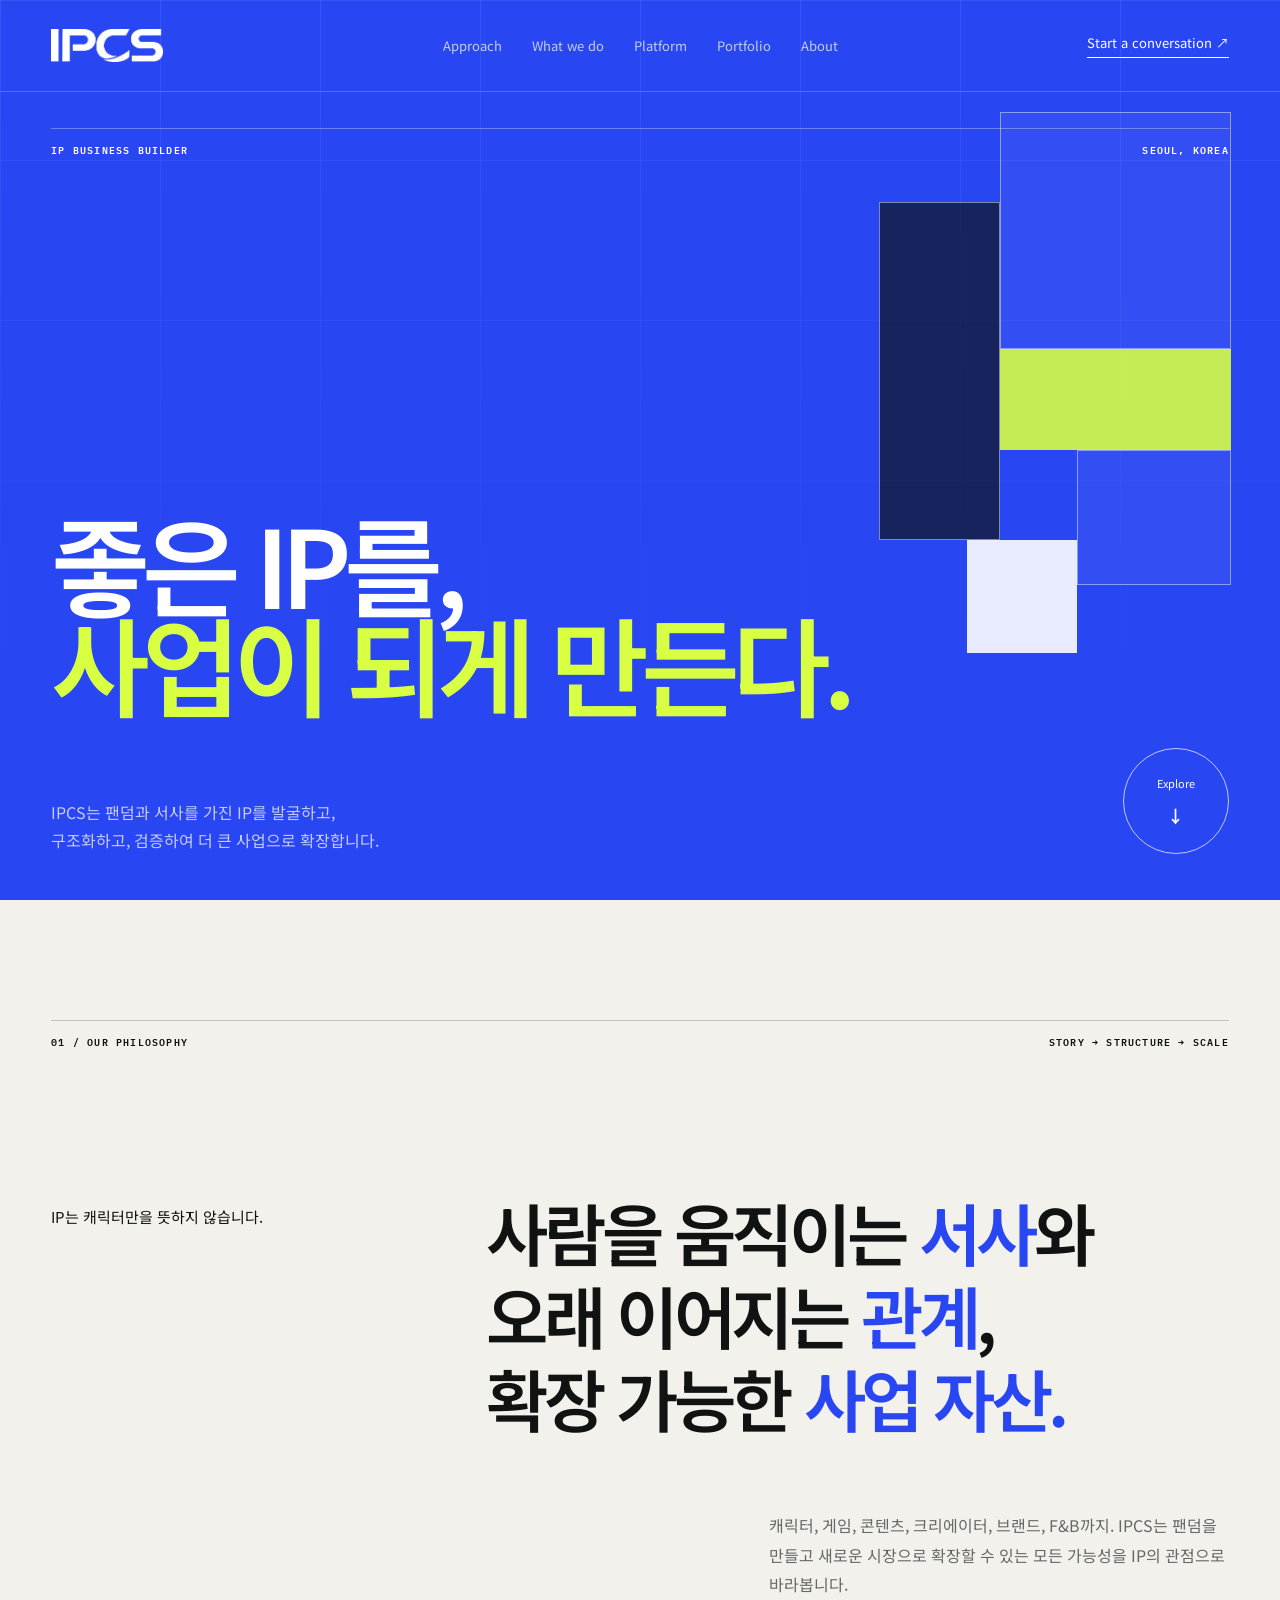
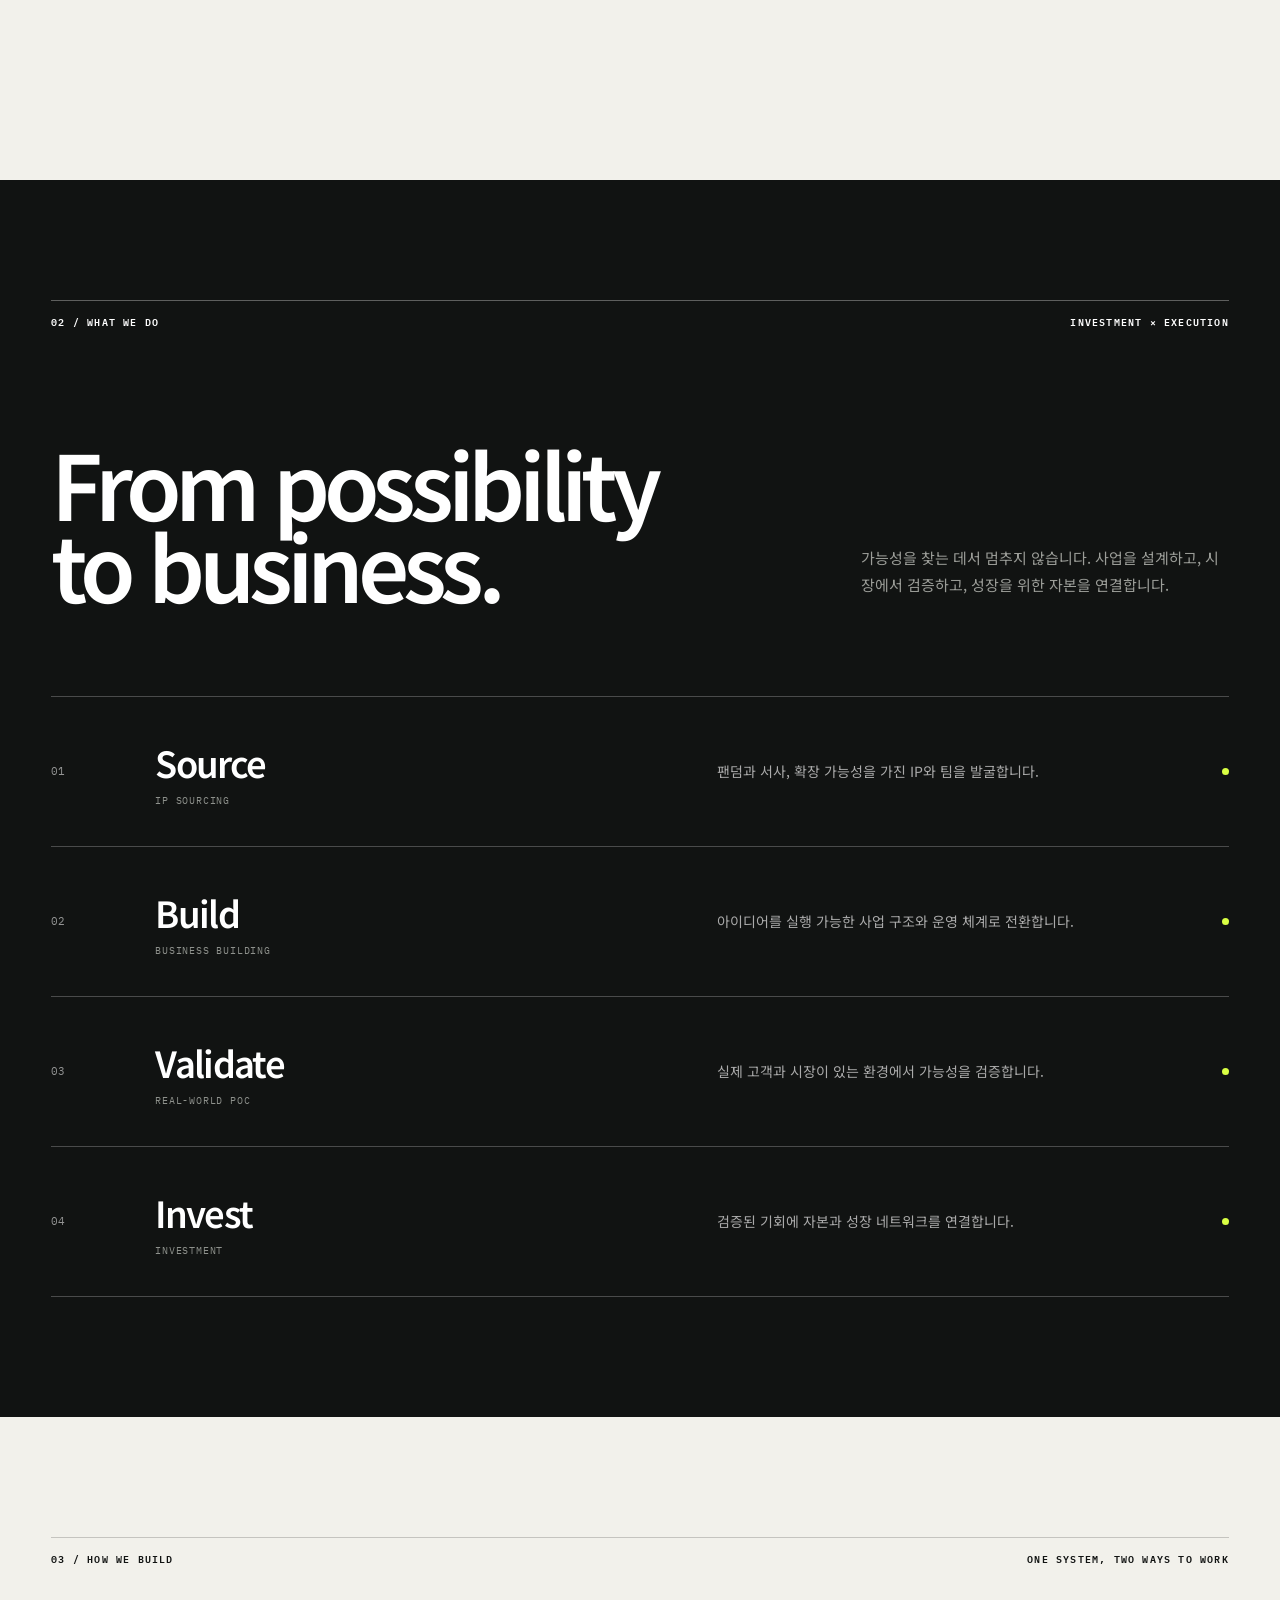
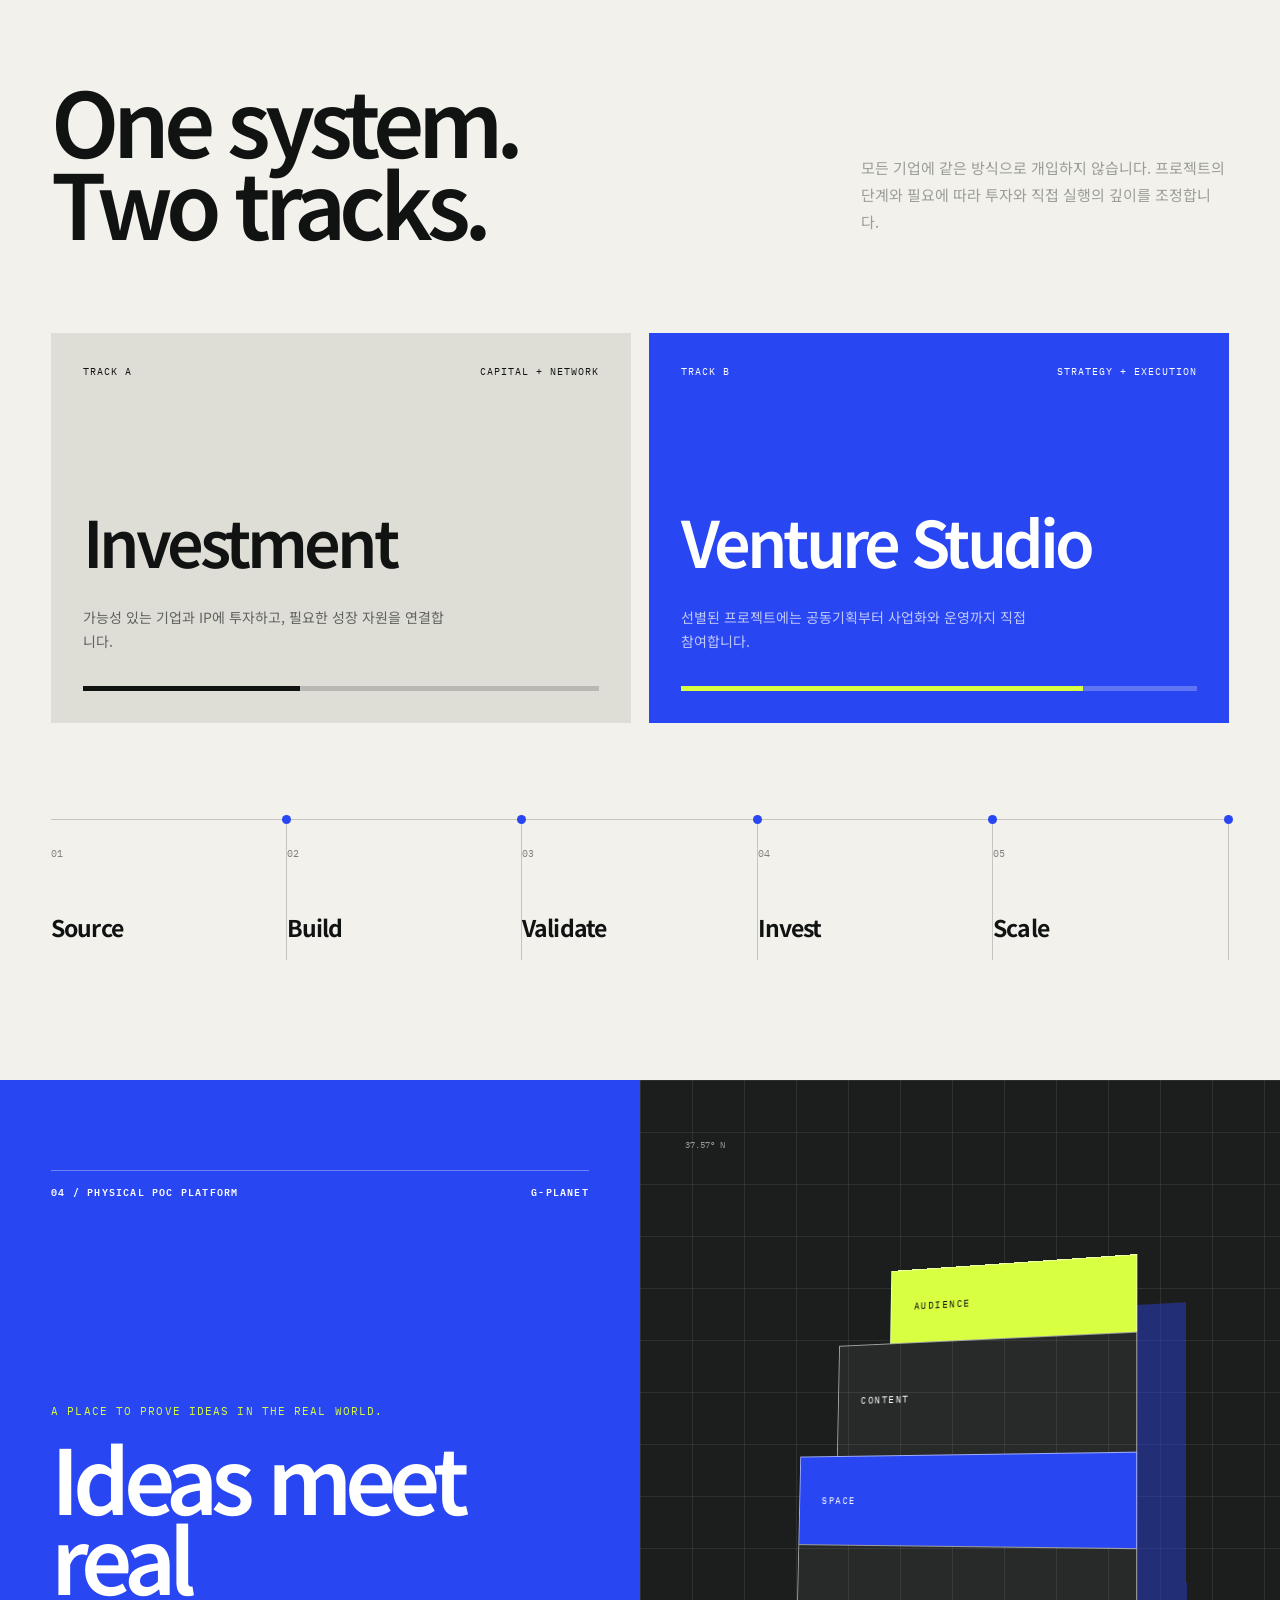
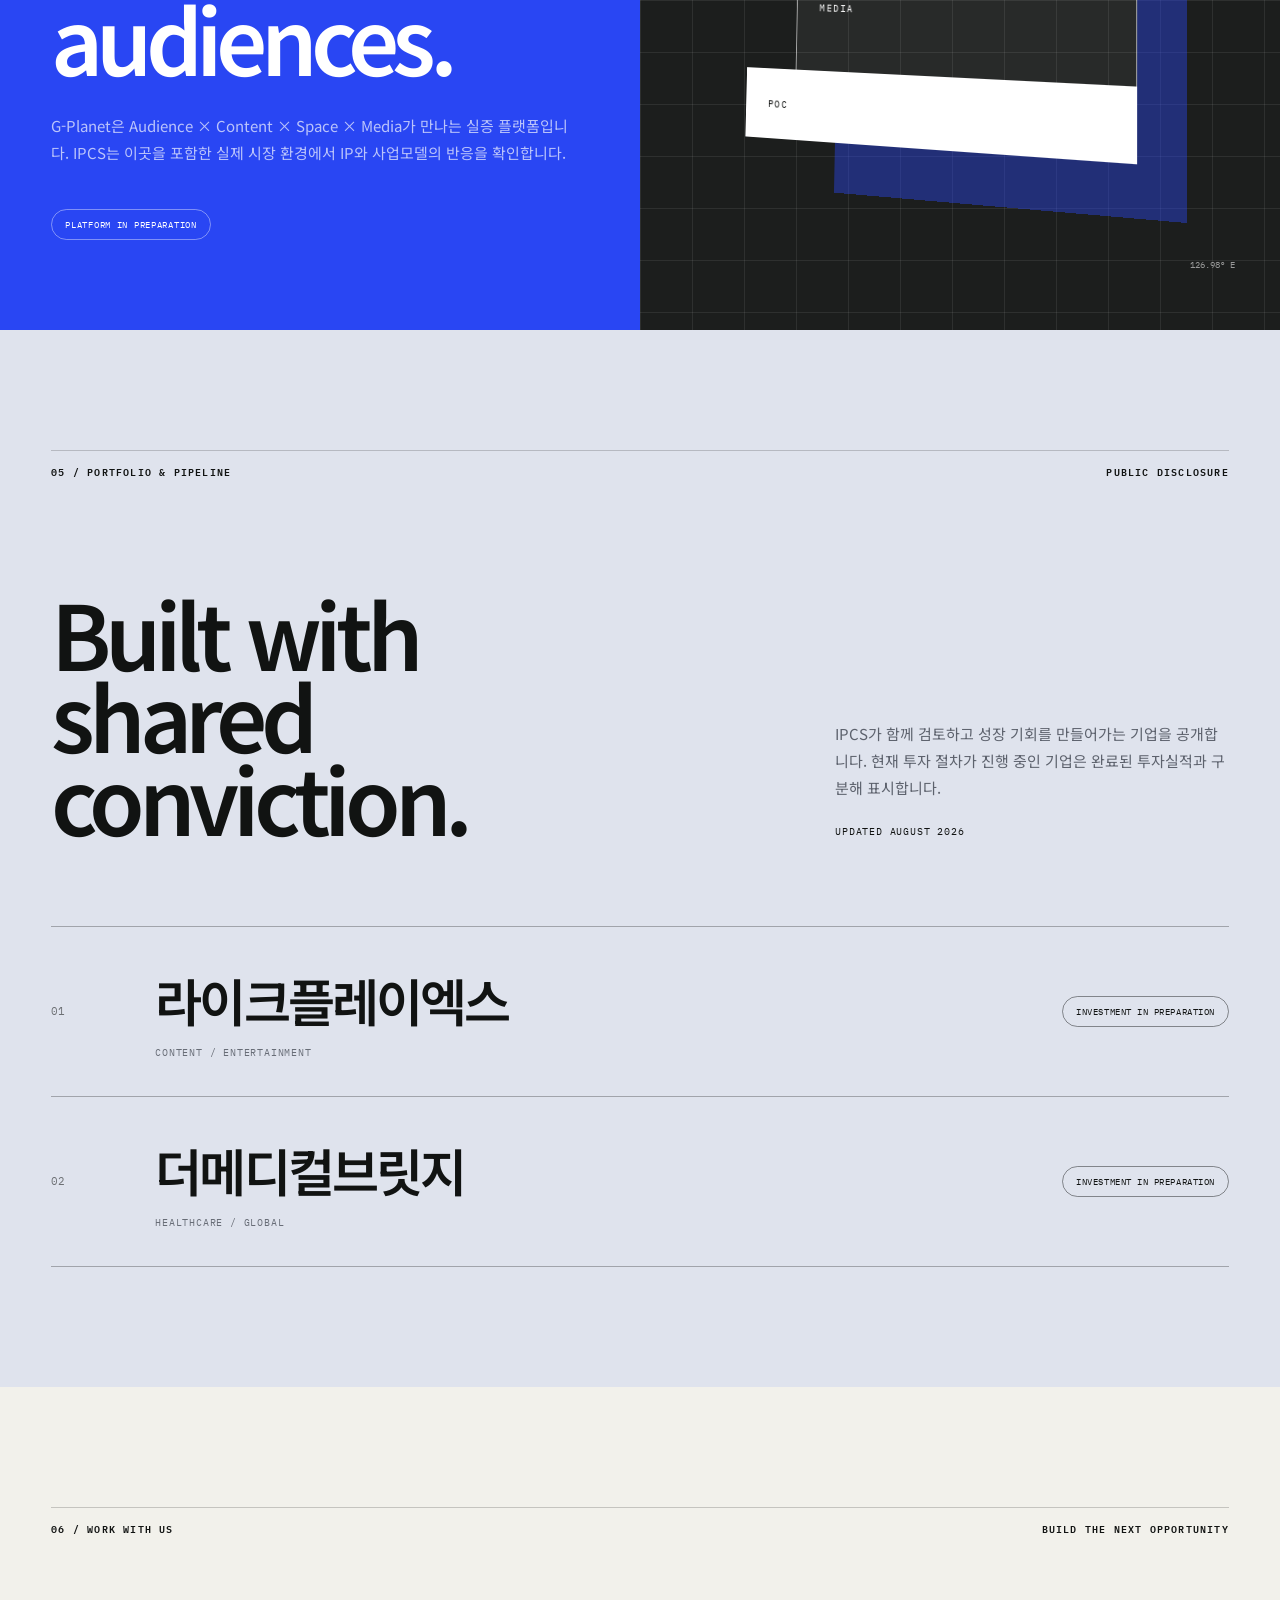
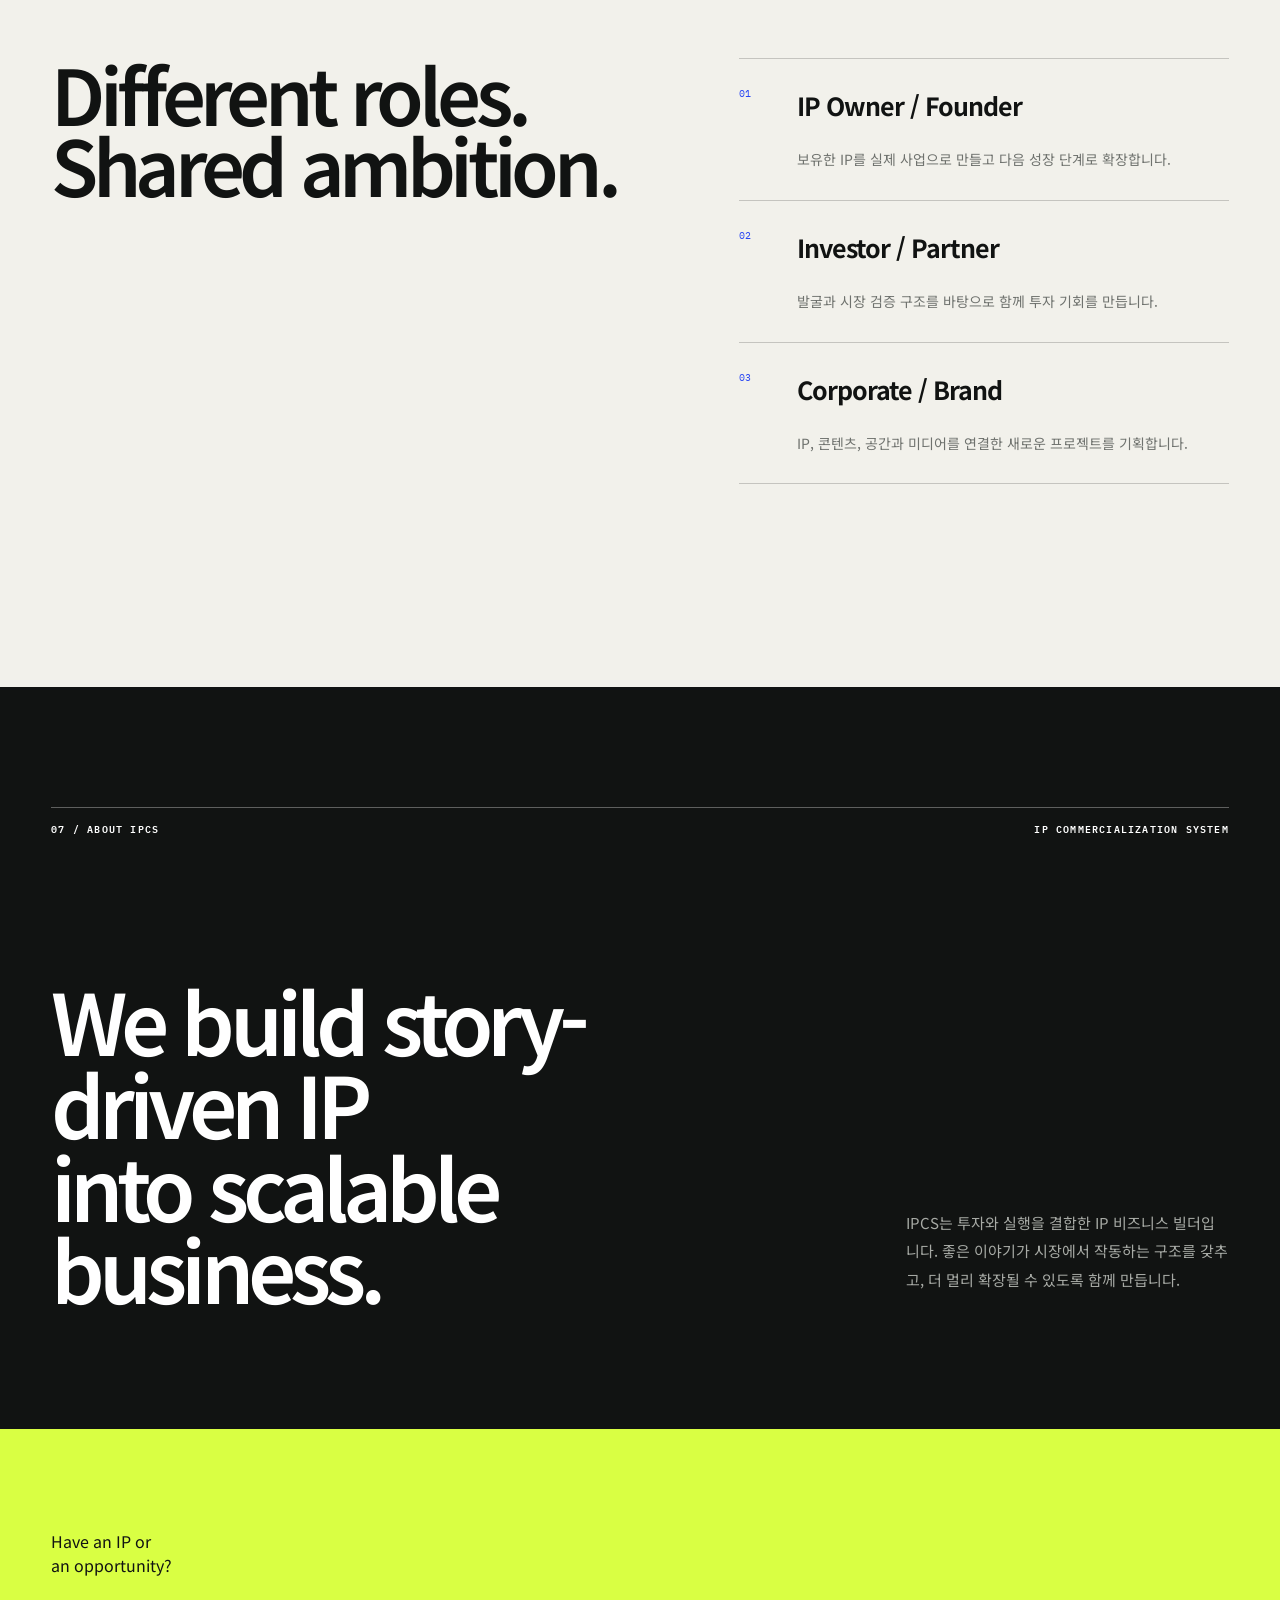
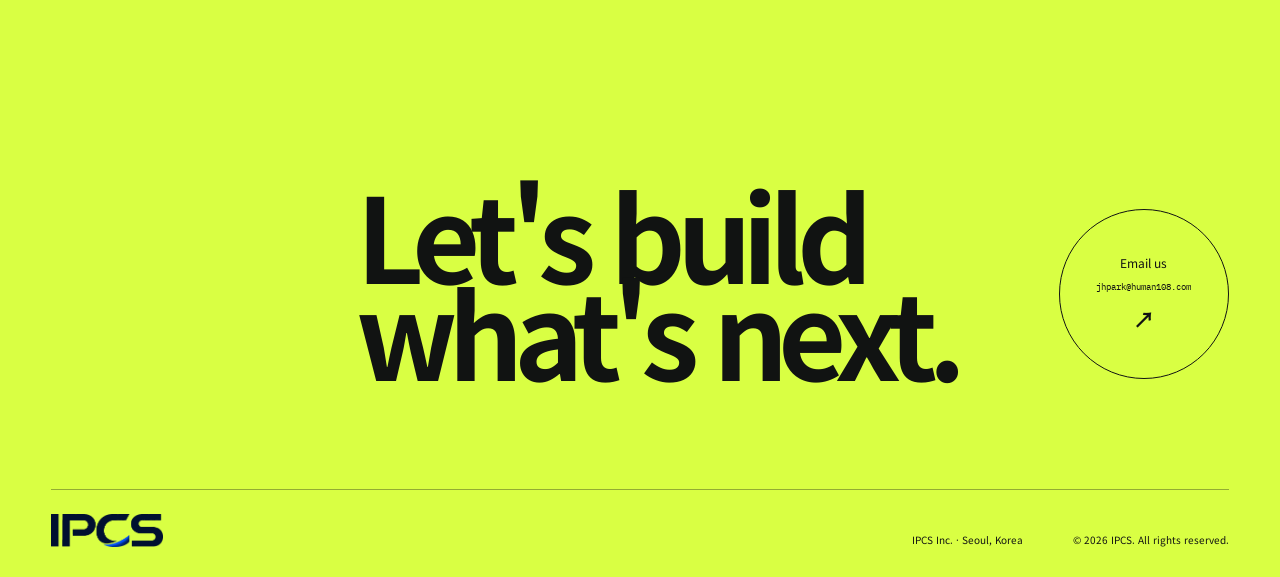
==== docs/index.html @ a030723e "Add files via upload" ====
<!doctype html>
<html lang="ko">
  <head>
    <meta charset="utf-8" />
    <meta name="viewport" content="width=device-width, initial-scale=1" />
    <meta name="description" content="팬덤과 서사를 가진 IP를 발굴하고, 구조화하고, 검증하여 더 큰 사업으로 확장합니다." />
    <meta name="theme-color" content="#2946f3" />
    <title>IPCS | We build IP into business</title>
    <link rel="icon" href="assets/ipcs-logo.png" />
    <link rel="stylesheet" href="style.css" />
    <script defer src="script.js"></script>
  </head>
  <body>
    <a class="skip-link" href="#main">본문 바로가기</a>
    <header class="site-header" data-header>
      <a class="brand" href="#top" aria-label="IPCS 홈">
        <img src="assets/ipcs-logo.png" alt="IPCS" />
      </a>
      <button class="menu-toggle" type="button" aria-expanded="false" aria-controls="site-nav">
        <span></span><span></span><span></span><span class="sr-only">메뉴 열기</span>
      </button>
      <nav id="site-nav" aria-label="주요 메뉴">
        <a href="#approach">Approach</a>
        <a href="#system">What we do</a>
        <a href="#platform">Platform</a>
        <a href="#portfolio">Portfolio</a>
        <a href="#about">About</a>
      </nav>
      <a class="header-cta" href="mailto:jhpark@human108.com?subject=IPCS%20Website%20Inquiry">
        Start a conversation <span aria-hidden="true">↗</span>
      </a>
    </header>

    <main id="main">
      <section class="hero" id="top">
        <div class="hero-grid" aria-hidden="true">
          <span class="module module-a"></span><span class="module module-b"></span>
          <span class="module module-c"></span><span class="module module-d"></span>
          <span class="module module-e"></span>
        </div>
        <div class="eyebrow light"><span>IP Business Builder</span><span>Seoul, Korea</span></div>
        <div class="hero-copy">
          <h1>좋은 IP를,<br /><em>사업이 되게 만든다.</em></h1>
          <div class="hero-bottom">
            <p>IPCS는 팬덤과 서사를 가진 IP를 발굴하고,<br />구조화하고, 검증하여 더 큰 사업으로 확장합니다.</p>
            <a class="circle-link" href="#approach" aria-label="IPCS의 접근 방식 보기"><span>Explore</span><b aria-hidden="true">↓</b></a>
          </div>
        </div>
      </section>

      <section class="statement section-pad" id="approach">
        <div class="eyebrow"><span>01 / Our Philosophy</span><span>Story → Structure → Scale</span></div>
        <div class="statement-layout">
          <p class="section-lead">IP는 캐릭터만을 뜻하지 않습니다.</p>
          <div>
            <h2>사람을 움직이는 <span>서사</span>와<br />오래 이어지는 <span>관계</span>,<br />확장 가능한 <span>사업 자산.</span></h2>
            <p class="statement-note">캐릭터, 게임, 콘텐츠, 크리에이터, 브랜드, F&amp;B까지. IPCS는 팬덤을 만들고 새로운 시장으로 확장할 수 있는 모든 가능성을 IP의 관점으로 바라봅니다.</p>
          </div>
        </div>
      </section>

      <section class="system section-pad" id="system">
        <div class="eyebrow light"><span>02 / What We Do</span><span>Investment × Execution</span></div>
        <div class="system-heading">
          <h2>From possibility<br />to business.</h2>
          <p>가능성을 찾는 데서 멈추지 않습니다. 사업을 설계하고, 시장에서 검증하고, 성장을 위한 자본을 연결합니다.</p>
        </div>
        <div class="capability-list">
          <article><span class="cap-number">01</span><div class="cap-title"><h3>Source</h3><span>IP Sourcing</span></div><p>팬덤과 서사, 확장 가능성을 가진 IP와 팀을 발굴합니다.</p><i class="cap-marker" aria-hidden="true"></i></article>
          <article><span class="cap-number">02</span><div class="cap-title"><h3>Build</h3><span>Business Building</span></div><p>아이디어를 실행 가능한 사업 구조와 운영 체계로 전환합니다.</p><i class="cap-marker" aria-hidden="true"></i></article>
          <article><span class="cap-number">03</span><div class="cap-title"><h3>Validate</h3><span>Real-world PoC</span></div><p>실제 고객과 시장이 있는 환경에서 가능성을 검증합니다.</p><i class="cap-marker" aria-hidden="true"></i></article>
          <article><span class="cap-number">04</span><div class="cap-title"><h3>Invest</h3><span>Investment</span></div><p>검증된 기회에 자본과 성장 네트워크를 연결합니다.</p><i class="cap-marker" aria-hidden="true"></i></article>
        </div>
      </section>

      <section class="process section-pad">
        <div class="eyebrow"><span>03 / How We Build</span><span>One system, two ways to work</span></div>
        <div class="process-title"><h2>One system.<br />Two tracks.</h2><p>모든 기업에 같은 방식으로 개입하지 않습니다. 프로젝트의 단계와 필요에 따라 투자와 직접 실행의 깊이를 조정합니다.</p></div>
        <div class="tracks">
          <article><div class="track-top"><span>Track A</span><span>Capital + Network</span></div><h3>Investment</h3><p>가능성 있는 기업과 IP에 투자하고, 필요한 성장 자원을 연결합니다.</p><div class="track-line"><i></i></div></article>
          <article><div class="track-top"><span>Track B</span><span>Strategy + Execution</span></div><h3>Venture Studio</h3><p>선별된 프로젝트에는 공동기획부터 사업화와 운영까지 직접 참여합니다.</p><div class="track-line"><i></i></div></article>
        </div>
        <div class="flow" aria-label="IPCS 사업 구축 프로세스">
          <div><span>01</span><strong>Source</strong></div><div><span>02</span><strong>Build</strong></div>
          <div><span>03</span><strong>Validate</strong></div><div><span>04</span><strong>Invest</strong></div>
          <div><span>05</span><strong>Scale</strong></div>
        </div>
      </section>

      <section class="platform" id="platform">
        <div class="platform-copy">
          <div class="eyebrow light"><span>04 / Physical PoC Platform</span><span>G-Planet</span></div>
          <div><p class="platform-label">A place to prove ideas in the real world.</p><h2>Ideas meet<br />real audiences.</h2><p class="platform-description">G-Planet은 Audience × Content × Space × Media가 만나는 실증 플랫폼입니다. IPCS는 이곳을 포함한 실제 시장 환경에서 IP와 사업모델의 반응을 확인합니다.</p><span class="status-badge">Platform in preparation</span></div>
        </div>
        <div class="platform-visual" aria-hidden="true">
          <div class="building"><span class="floor f5">AUDIENCE</span><span class="floor f4">CONTENT</span><span class="floor f3">SPACE</span><span class="floor f2">MEDIA</span><span class="floor f1">POC</span></div>
          <span class="coordinate c1">37.57° N</span><span class="coordinate c2">126.98° E</span>
        </div>
      </section>

      <section class="portfolio section-pad" id="portfolio">
        <div class="eyebrow"><span>05 / Portfolio &amp; Pipeline</span><span>Public disclosure</span></div>
        <div class="portfolio-heading"><h2>Built with<br />shared conviction.</h2><div><p>IPCS가 함께 검토하고 성장 기회를 만들어가는 기업을 공개합니다. 현재 투자 절차가 진행 중인 기업은 완료된 투자실적과 구분해 표시합니다.</p><span>Updated August 2026</span></div></div>
        <div class="portfolio-list">
          <article><span class="portfolio-number">01</span><div class="portfolio-name"><h3>라이크플레이엑스</h3><span>Content / Entertainment</span></div><span class="portfolio-status">Investment in preparation</span></article>
          <article><span class="portfolio-number">02</span><div class="portfolio-name"><h3>더메디컬브릿지</h3><span>Healthcare / Global</span></div><span class="portfolio-status">Investment in preparation</span></article>
        </div>
      </section>

      <section class="partners section-pad">
        <div class="eyebrow"><span>06 / Work With Us</span><span>Build the next opportunity</span></div>
        <div class="partners-grid">
          <div class="partners-title"><h2>Different roles.<br />Shared ambition.</h2></div>
          <div class="partner-list">
            <article><span>01</span><h3>IP Owner / Founder</h3><p>보유한 IP를 실제 사업으로 만들고 다음 성장 단계로 확장합니다.</p></article>
            <article><span>02</span><h3>Investor / Partner</h3><p>발굴과 시장 검증 구조를 바탕으로 함께 투자 기회를 만듭니다.</p></article>
            <article><span>03</span><h3>Corporate / Brand</h3><p>IP, 콘텐츠, 공간과 미디어를 연결한 새로운 프로젝트를 기획합니다.</p></article>
          </div>
        </div>
      </section>

      <section class="about section-pad" id="about">
        <div class="eyebrow light"><span>07 / About IPCS</span><span>IP Commercialization System</span></div>
        <div class="about-grid"><h2>We build story-driven IP<br />into scalable business.</h2><p>IPCS는 투자와 실행을 결합한 IP 비즈니스 빌더입니다. 좋은 이야기가 시장에서 작동하는 구조를 갖추고, 더 멀리 확장될 수 있도록 함께 만듭니다.</p></div>
      </section>
    </main>

    <footer id="contact">
      <div class="footer-top"><span>Have an IP or<br />an opportunity?</span><h2>Let's build<br />what's next.</h2><a class="footer-contact" href="mailto:jhpark@human108.com?subject=IPCS%20Website%20Inquiry" aria-label="IPCS 이메일 문의: jhpark@human108.com">Email us<small>jhpark@human108.com</small><b aria-hidden="true">↗</b></a></div>
      <div class="footer-bottom"><a href="#top"><img class="footer-logo" src="assets/ipcs-logo.png" alt="IPCS" /></a><p>IPCS Inc. · Seoul, Korea</p><p>© 2026 IPCS. All rights reserved.</p></div>
    </footer>
  </body>
</html>
---- docs/style.css ----
@import url('https://fonts.googleapis.com/css2?family=IBM+Plex+Mono:wght@500;600&family=Noto+Sans+KR:wght@400;500;600;700&display=swap');

:root{--ink:#111312;--paper:#f2f1eb;--blue:#2946f3;--acid:#d9ff43;--line:rgba(17,19,18,.2)}
*{box-sizing:border-box}html{scroll-behavior:smooth}body{margin:0;background:var(--paper);color:var(--ink);font-family:"Noto Sans KR",Arial,sans-serif}a{color:inherit;text-decoration:none}.sr-only{position:absolute;width:1px;height:1px;padding:0;margin:-1px;overflow:hidden;clip:rect(0,0,0,0);white-space:nowrap;border:0}.skip-link{position:fixed;left:12px;top:-60px;z-index:100;padding:12px 18px;background:var(--acid);color:var(--ink)}.skip-link:focus{top:12px}
.site-header{position:absolute;top:0;left:0;z-index:20;width:100%;height:92px;display:grid;grid-template-columns:1fr auto 1fr;align-items:center;padding:0 4vw;color:#fff;border-bottom:1px solid rgba(255,255,255,.2);transition:.25s}.brand{display:flex;align-items:center;width:112px}.brand img{display:block;width:112px;height:auto;filter:brightness(0) invert(1)}.site-header nav{display:flex;gap:30px;font-size:13px}.site-header nav a{opacity:.72;transition:opacity .2s}.site-header nav a:hover,.site-header nav a:focus-visible{opacity:1}.header-cta{justify-self:end;font-size:13px;border-bottom:1px solid;padding-bottom:5px}.menu-toggle{display:none;background:none;border:0;color:inherit;padding:10px}.menu-toggle>span:not(.sr-only){display:block;width:22px;height:1px;margin:5px 0;background:currentColor}
.hero{position:relative;min-height:850px;height:100svh;overflow:hidden;background:var(--blue);color:#fff;padding:128px 4vw 46px;display:flex;flex-direction:column}.hero:before{content:"";position:absolute;inset:0;background-image:linear-gradient(rgba(255,255,255,.08) 1px,transparent 1px),linear-gradient(90deg,rgba(255,255,255,.08) 1px,transparent 1px);background-size:12.5vw 12.5vw;mask-image:linear-gradient(to bottom,#000,transparent 78%)}.eyebrow{position:relative;display:flex;justify-content:space-between;padding:15px 0;border-top:1px solid var(--line);font:600 10px/1 "IBM Plex Mono",monospace;letter-spacing:.12em;text-transform:uppercase}.eyebrow.light{border-color:rgba(255,255,255,.32)}.hero-copy{position:relative;z-index:2;margin-top:auto}.hero h1{margin:0;max-width:1100px;font-size:clamp(64px,8.4vw,146px);line-height:.93;font-weight:600;letter-spacing:-.075em}.hero h1 em{color:var(--acid);font-style:normal}.hero-bottom{display:flex;align-items:end;justify-content:space-between;margin-top:36px}.hero-bottom p{margin:0;color:rgba(255,255,255,.72);font-size:16px;line-height:1.75}.circle-link{width:106px;height:106px;border:1px solid rgba(255,255,255,.7);border-radius:50%;display:flex;flex-direction:column;align-items:center;justify-content:center;gap:12px;font-size:11px;transition:.25s}.circle-link:hover,.circle-link:focus-visible{background:var(--acid);color:var(--ink);border-color:var(--acid);transform:rotate(-8deg)}.circle-link b{font-size:17px}.hero-grid{position:absolute;top:112px;right:3.8vw;width:43vw;height:44vw;max-width:620px;max-height:620px;opacity:.9}.module{position:absolute;display:block;border:1px solid rgba(255,255,255,.5);background:rgba(255,255,255,.06);backdrop-filter:blur(2px);animation:drift 8s ease-in-out infinite}.module-a{width:42%;height:42%;top:0;right:0}.module-b{width:42%;height:18%;top:42%;right:0;background:var(--acid);border-color:var(--acid);animation-delay:-.8s}.module-c{width:22%;height:60%;top:16%;right:42%;background:rgba(17,19,18,.74);animation-delay:-2s}.module-d{width:28%;height:24%;top:60%;right:0;animation-delay:-3s}.module-e{width:20%;height:20%;top:76%;right:28%;background:#fff;animation-delay:-1.4s}@keyframes drift{50%{transform:translateY(10px)}}
.section-pad{padding:120px 4vw}.statement{min-height:880px}.statement-layout{display:grid;grid-template-columns:1fr 2fr;gap:5vw;margin-top:130px}.section-lead{font-size:15px}.statement h2{margin:0;font-size:clamp(44px,5.3vw,84px);line-height:1.22;letter-spacing:-.065em;font-weight:600}.statement h2 span{color:var(--blue)}.statement-note{width:62%;margin:72px 0 0 auto;color:#666965;font-size:16px;line-height:1.85}
.system{background:var(--ink);color:#fff}.system-heading,.process-title{display:grid;grid-template-columns:1.3fr .7fr;gap:10vw;align-items:end;margin:100px 0 90px}.system-heading h2,.process-title h2,.partners-title h2{margin:0;font-size:clamp(58px,7vw,116px);line-height:.92;letter-spacing:-.07em;font-weight:600}.system-heading p,.process-title p{margin:0 0 8px;color:#9b9d98;font-size:15px;line-height:1.8}.capability-list{border-top:1px solid rgba(255,255,255,.24)}.capability-list article{display:grid;grid-template-columns:80px 1.2fr 1fr 40px;align-items:center;gap:24px;min-height:150px;border-bottom:1px solid rgba(255,255,255,.24)}.cap-number{font:11px "IBM Plex Mono",monospace;opacity:.55}.cap-title h3{margin:0;font-size:36px;letter-spacing:-.045em;font-weight:600}.cap-title span{display:block;margin-top:6px;color:#8e918c;font:10px "IBM Plex Mono",monospace;text-transform:uppercase;letter-spacing:.08em}.capability-list article p{color:#aaa;font-size:14px;line-height:1.6}.cap-marker{justify-self:end;width:7px;height:7px;border-radius:50%;background:var(--acid)}
.tracks{display:grid;grid-template-columns:1fr 1fr;gap:18px}.tracks article{min-height:390px;padding:32px;background:#deddd6;display:flex;flex-direction:column}.tracks article:nth-child(2){background:var(--blue);color:#fff}.track-top{display:flex;justify-content:space-between;font:10px "IBM Plex Mono",monospace;letter-spacing:.1em;text-transform:uppercase}.tracks h3{margin:auto 0 20px;font-size:clamp(42px,5vw,72px);font-weight:600;letter-spacing:-.06em}.tracks p{width:70%;margin:0;color:#60635f;font-size:14px;line-height:1.7}.tracks article:nth-child(2) p{color:rgba(255,255,255,.7)}.track-line{margin-top:32px;height:5px;background:rgba(17,19,18,.18)}.track-line i{display:block;width:42%;height:100%;background:var(--ink)}.tracks article:nth-child(2) .track-line{background:rgba(255,255,255,.25)}.tracks article:nth-child(2) .track-line i{width:78%;background:var(--acid)}.flow{display:grid;grid-template-columns:repeat(5,1fr);margin-top:96px;border-top:1px solid var(--line)}.flow div{position:relative;min-height:140px;padding:18px 18px 0 0;border-right:1px solid var(--line)}.flow div:after{content:"";position:absolute;right:-5px;top:-5px;width:9px;height:9px;border-radius:50%;background:var(--blue)}.flow span{font:10px "IBM Plex Mono",monospace;opacity:.5}.flow strong{display:block;margin-top:48px;font-size:23px;letter-spacing:-.04em}
.platform{min-height:850px;display:grid;grid-template-columns:1fr 1fr;background:var(--blue);color:#fff}.platform-copy{padding:90px 4vw;display:flex;flex-direction:column}.platform-copy>div:last-child{margin-top:auto}.platform-label{color:var(--acid);font:11px "IBM Plex Mono",monospace;text-transform:uppercase;letter-spacing:.1em}.platform h2{margin:18px 0 34px;font-size:clamp(62px,7vw,105px);line-height:.9;letter-spacing:-.075em;font-weight:600}.platform-description{max-width:520px;color:rgba(255,255,255,.68);font-size:15px;line-height:1.8}.status-badge{display:inline-block;margin-top:28px;padding:9px 13px;border:1px solid rgba(255,255,255,.4);border-radius:100px;font:9px "IBM Plex Mono",monospace;letter-spacing:.08em;text-transform:uppercase}.platform-visual{position:relative;overflow:hidden;background:#1c1e1d;display:grid;place-items:center}.platform-visual:before{content:"";position:absolute;inset:0;background-image:linear-gradient(rgba(255,255,255,.08) 1px,transparent 1px),linear-gradient(90deg,rgba(255,255,255,.08) 1px,transparent 1px);background-size:52px 52px}.building{position:relative;z-index:1;width:54%;transform:perspective(800px) rotateY(-13deg) rotateX(3deg);box-shadow:45px 50px 0 rgba(41,70,243,.42)}.floor{display:flex;align-items:center;padding-left:24px;border:1px solid rgba(255,255,255,.55);border-bottom:0;background:rgba(255,255,255,.05);font:10px "IBM Plex Mono",monospace;letter-spacing:.15em}.floor:last-child{border-bottom:1px solid rgba(255,255,255,.55)}.f5{height:76px;width:72%;margin-left:28%;background:var(--acid);color:var(--ink)}.f4{height:116px;width:88%;margin-left:12%}.f3{height:92px;background:var(--blue)}.f2{height:130px}.f1{height:72px;width:116%;margin-left:-16%;background:#fff;color:var(--ink)}.coordinate{position:absolute;z-index:2;font:9px "IBM Plex Mono",monospace;color:rgba(255,255,255,.55)}.c1{top:7%;left:7%}.c2{bottom:7%;right:7%}
.portfolio{background:#dfe3ed}.portfolio-heading{display:grid;grid-template-columns:1.25fr .75fr;gap:10vw;align-items:end;margin:100px 0 88px}.portfolio-heading h2{margin:0;font-size:clamp(58px,7vw,112px);line-height:.92;letter-spacing:-.07em;font-weight:600}.portfolio-heading p{margin:0;color:#5d626d;font-size:15px;line-height:1.8}.portfolio-heading div>span{display:block;margin-top:24px;font:10px "IBM Plex Mono",monospace;letter-spacing:.08em;text-transform:uppercase}.portfolio-list{border-top:1px solid rgba(17,19,18,.3)}.portfolio-list article{display:grid;grid-template-columns:80px 1fr auto;align-items:center;gap:24px;min-height:170px;border-bottom:1px solid rgba(17,19,18,.3)}.portfolio-number{font:11px "IBM Plex Mono",monospace;opacity:.55}.portfolio-name h3{margin:0;font-size:clamp(34px,4vw,58px);letter-spacing:-.055em;font-weight:600}.portfolio-name span{display:block;margin-top:9px;color:#686d77;font:10px "IBM Plex Mono",monospace;letter-spacing:.08em;text-transform:uppercase}.portfolio-status{padding:9px 13px;border:1px solid rgba(17,19,18,.45);border-radius:100px;font:9px "IBM Plex Mono",monospace;letter-spacing:.06em;text-transform:uppercase;white-space:nowrap}
.partners{min-height:900px}.partners-grid{display:grid;grid-template-columns:1.1fr .9fr;gap:7vw;margin-top:110px}.partners-title h2{font-size:clamp(54px,6vw,90px)}.partner-list{border-top:1px solid var(--line)}.partner-list article{display:grid;grid-template-columns:40px 1fr;gap:18px;padding:28px 0;border-bottom:1px solid var(--line)}.partner-list span{grid-row:span 2;font:10px "IBM Plex Mono",monospace;color:var(--blue)}.partner-list h3{margin:0;font-size:25px;letter-spacing:-.04em}.partner-list p{margin:7px 0 0;color:#6f726e;font-size:14px;line-height:1.7}.about{background:var(--ink);color:#fff}.about-grid{display:grid;grid-template-columns:1.4fr .6fr;gap:8vw;align-items:end;margin-top:130px}.about-grid h2{margin:0;font-size:clamp(50px,6.6vw,104px);line-height:.98;letter-spacing:-.07em;font-weight:600}.about-grid p{color:#a7aaa5;font-size:15px;line-height:1.9}
footer{background:var(--acid);padding:100px 4vw 30px}.footer-top{display:grid;grid-template-columns:.7fr 1.8fr auto;align-items:end;gap:4vw;min-height:450px}.footer-top>span{align-self:start;font-size:16px;line-height:1.5}.footer-top h2{margin:0;font-size:clamp(70px,9.2vw,148px);line-height:.83;letter-spacing:-.08em;font-weight:700}.footer-contact{width:170px;height:170px;border:1px solid;border-radius:50%;display:flex;flex-direction:column;justify-content:center;align-items:center;gap:10px;font-size:12px;text-align:center;transition:.2s}.footer-contact:hover,.footer-contact:focus-visible{background:var(--ink);color:var(--acid);transform:rotate(-5deg)}.footer-contact small{font:9px "IBM Plex Mono",monospace}.footer-contact b{font-size:22px}.footer-bottom{display:grid;grid-template-columns:1fr auto auto;align-items:end;gap:50px;margin-top:110px;padding-top:24px;border-top:1px solid rgba(17,19,18,.35)}.footer-bottom p{margin:0;font-size:10px}.footer-logo{display:block;width:112px;height:auto}
@media(max-width:900px){.site-header{height:76px;grid-template-columns:1fr auto auto;gap:18px}.menu-toggle{display:block;grid-column:2}.site-header nav{display:none;position:absolute;top:76px;left:0;width:100%;padding:25px 5vw 32px;background:var(--ink);flex-direction:column;gap:20px}.site-header.menu-open nav{display:flex}.header-cta{font-size:11px}.hero{min-height:760px;padding-top:104px}.hero-grid{top:130px;right:-12vw;width:70vw;height:70vw;opacity:.7}.hero h1{font-size:clamp(55px,14vw,96px)}.section-pad{padding:90px 5vw}.statement-layout,.system-heading,.process-title,.portfolio-heading,.partners-grid,.about-grid{grid-template-columns:1fr}.statement-layout{margin-top:70px}.statement-note{width:82%}.system-heading,.process-title,.portfolio-heading{margin-top:70px}.capability-list article{grid-template-columns:48px 1fr 32px;gap:12px;padding:22px 0}.capability-list article p{grid-column:2;margin:0}.cap-marker{grid-row:1/span 2;grid-column:3}.platform{grid-template-columns:1fr}.platform-copy,.platform-visual{min-height:650px}.partners-grid{gap:80px}.footer-top{grid-template-columns:1fr;min-height:auto}.footer-top>span{margin-bottom:80px}.footer-contact{margin:40px 0 0 auto}.footer-bottom{grid-template-columns:1fr;gap:12px}}
@media(max-width:600px){.brand,.brand img{width:92px}.header-cta span{display:none}.hero{min-height:700px}.eyebrow span:last-child{display:none}.hero h1{font-size:15vw}.hero-bottom p{font-size:13px}.circle-link{width:78px;height:78px;flex:0 0 auto}.statement{min-height:auto}.statement h2{font-size:11vw}.statement-note{width:100%;margin-top:45px}.system-heading h2,.process-title h2,.partners-title h2{font-size:15vw}.cap-title h3{font-size:28px}.tracks{grid-template-columns:1fr}.tracks article{min-height:340px}.tracks p{width:90%}.flow{grid-template-columns:1fr}.flow div{min-height:82px;border-right:0;border-bottom:1px solid var(--line);display:flex;align-items:center;gap:25px}.flow div:after{left:-4px;right:auto}.flow strong{margin:0}.platform-copy{min-height:700px}.platform h2{font-size:16vw}.platform-visual{min-height:560px}.building{width:68%}.portfolio-heading h2{font-size:15vw}.portfolio-list article{grid-template-columns:40px 1fr;gap:16px;padding:28px 0}.portfolio-status{grid-column:2;width:fit-content}.about-grid h2{font-size:12vw}.footer-top h2{font-size:20vw}.footer-contact{width:140px;height:140px}}
@media(prefers-reduced-motion:reduce){html{scroll-behavior:auto}.module{animation:none}*{transition-duration:.01ms!important}}
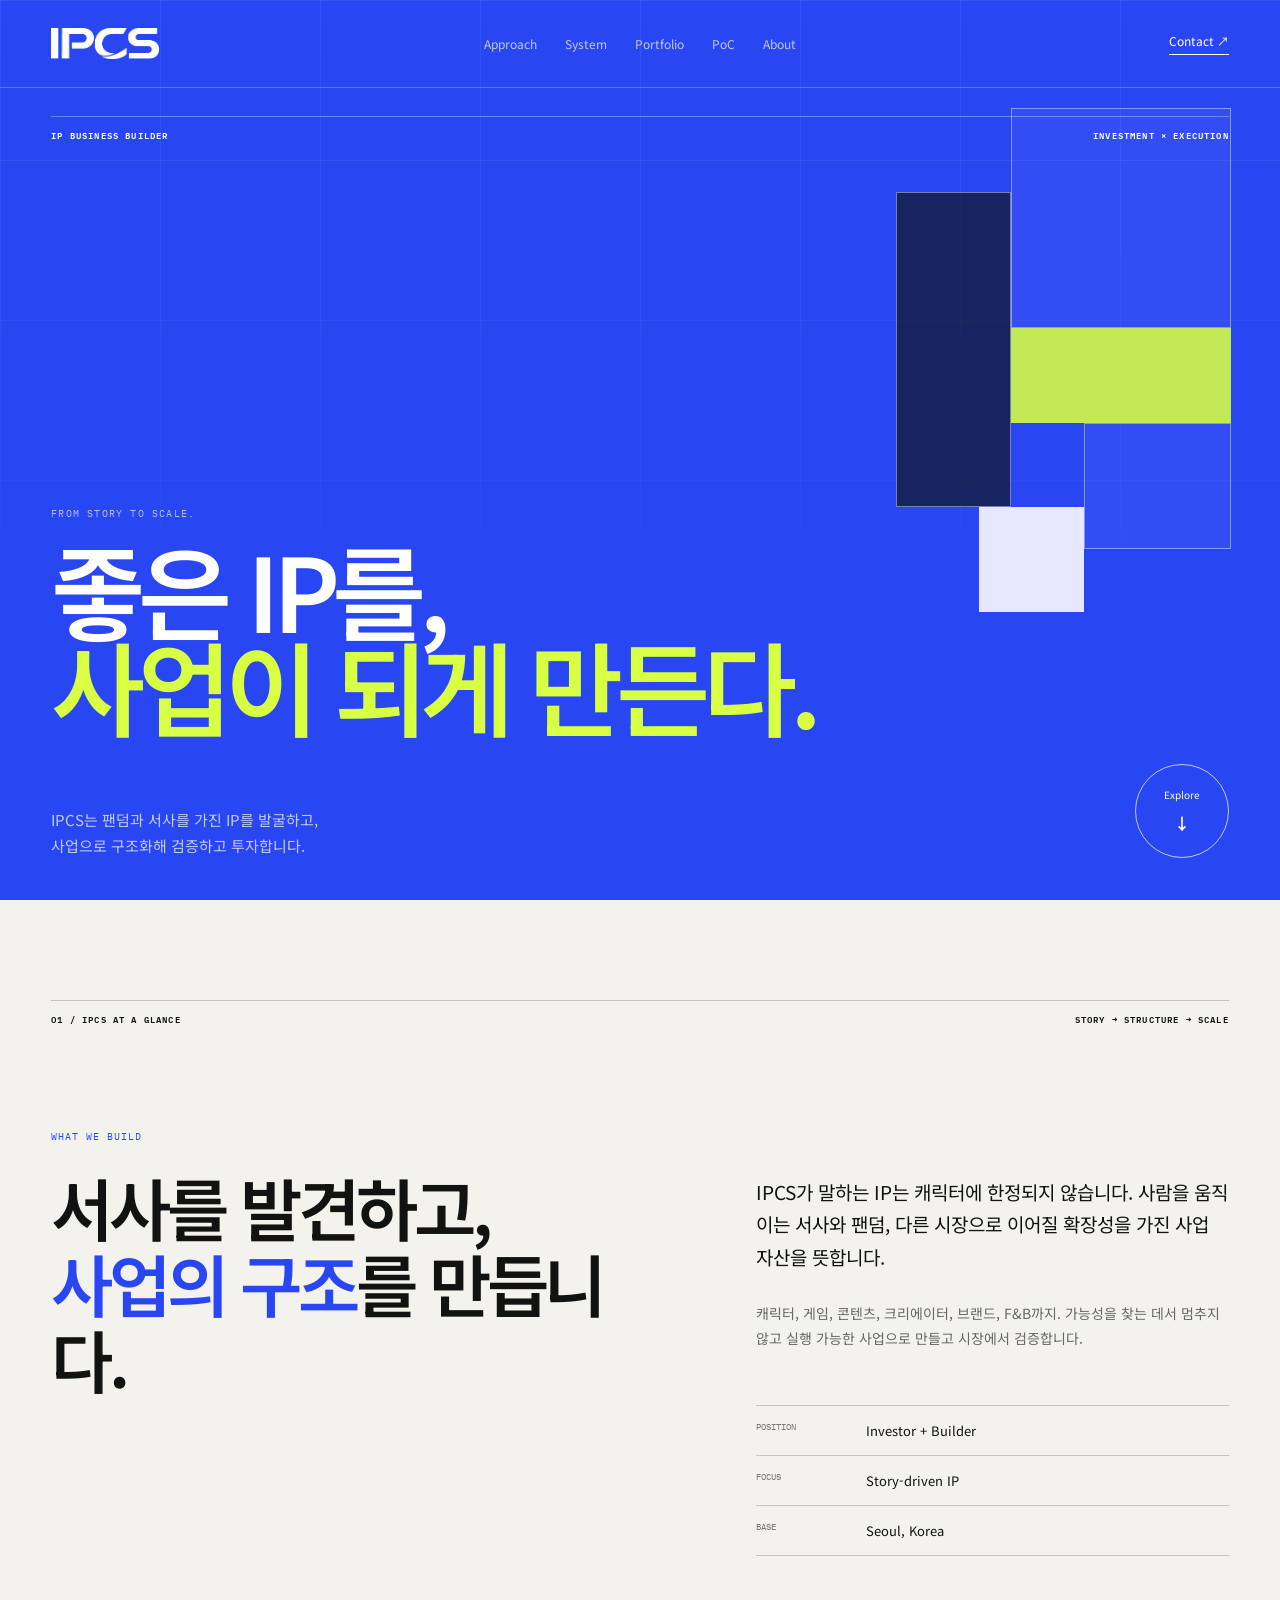
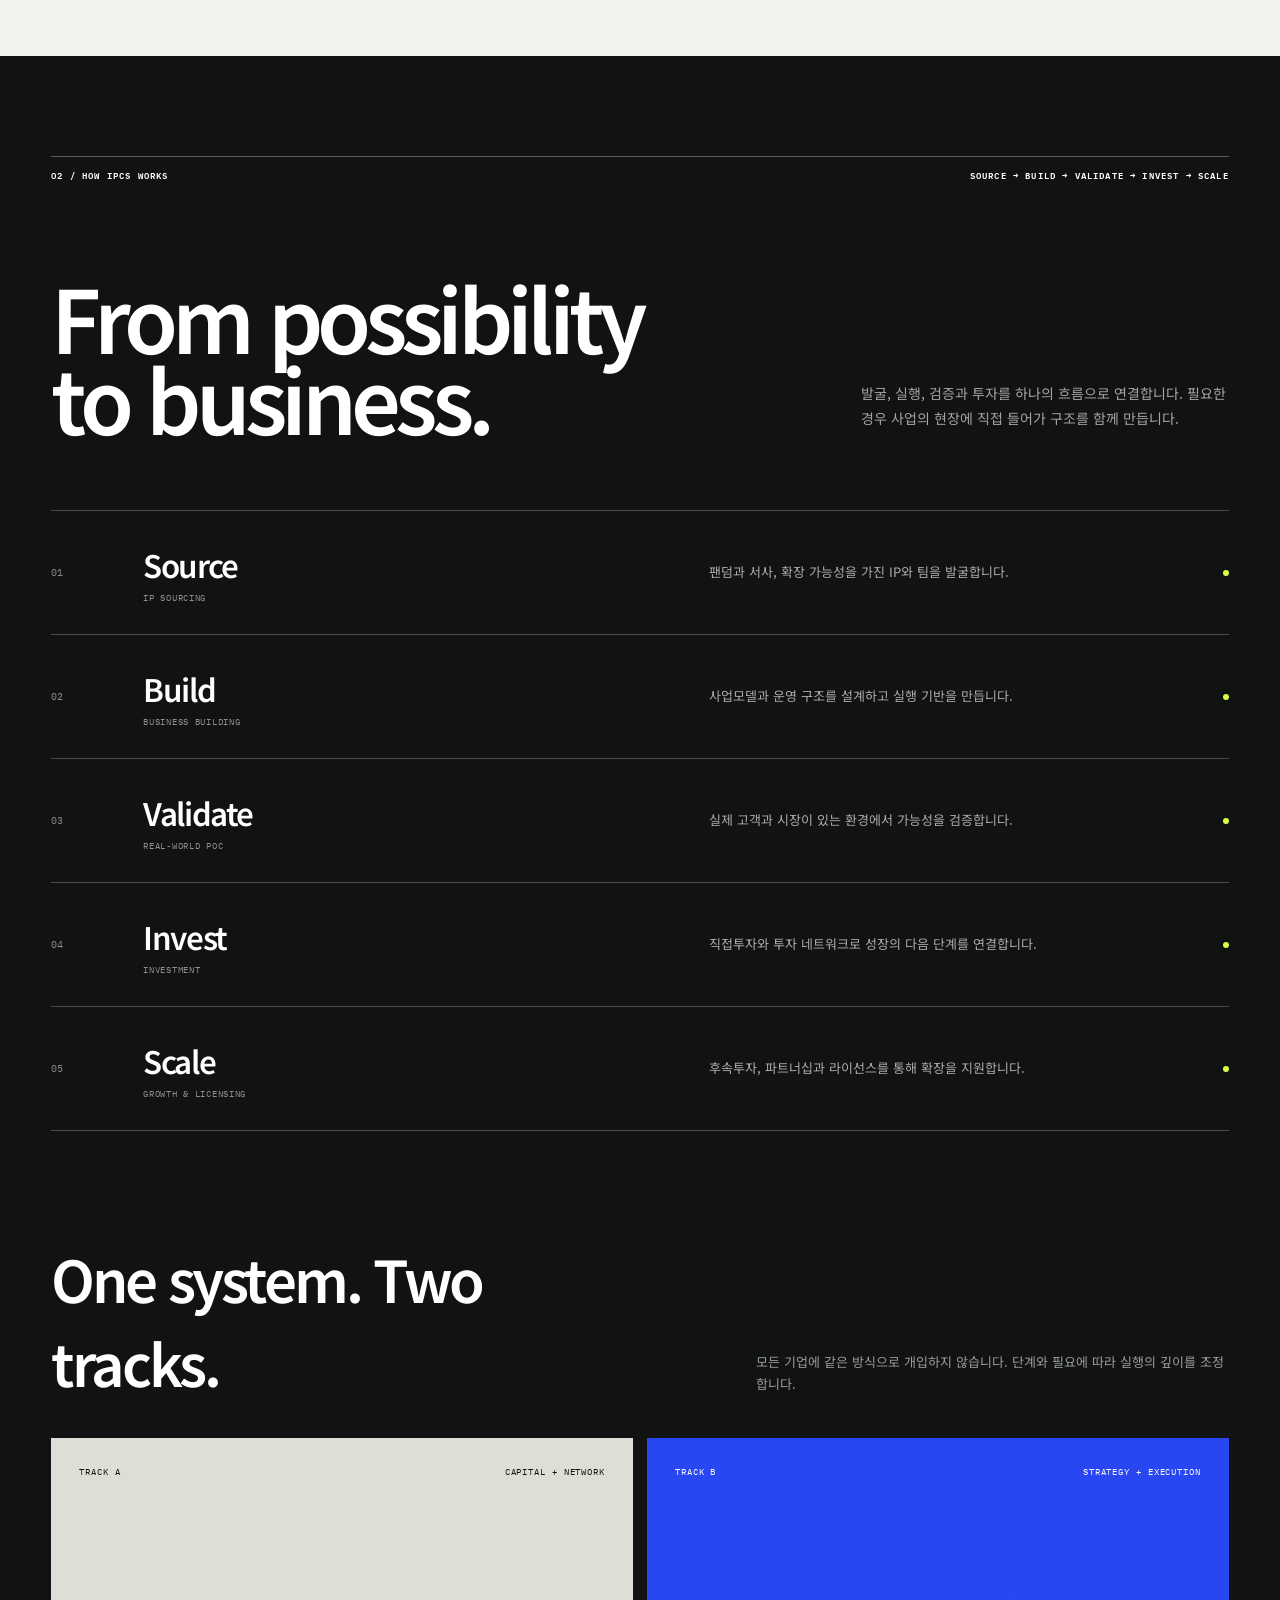
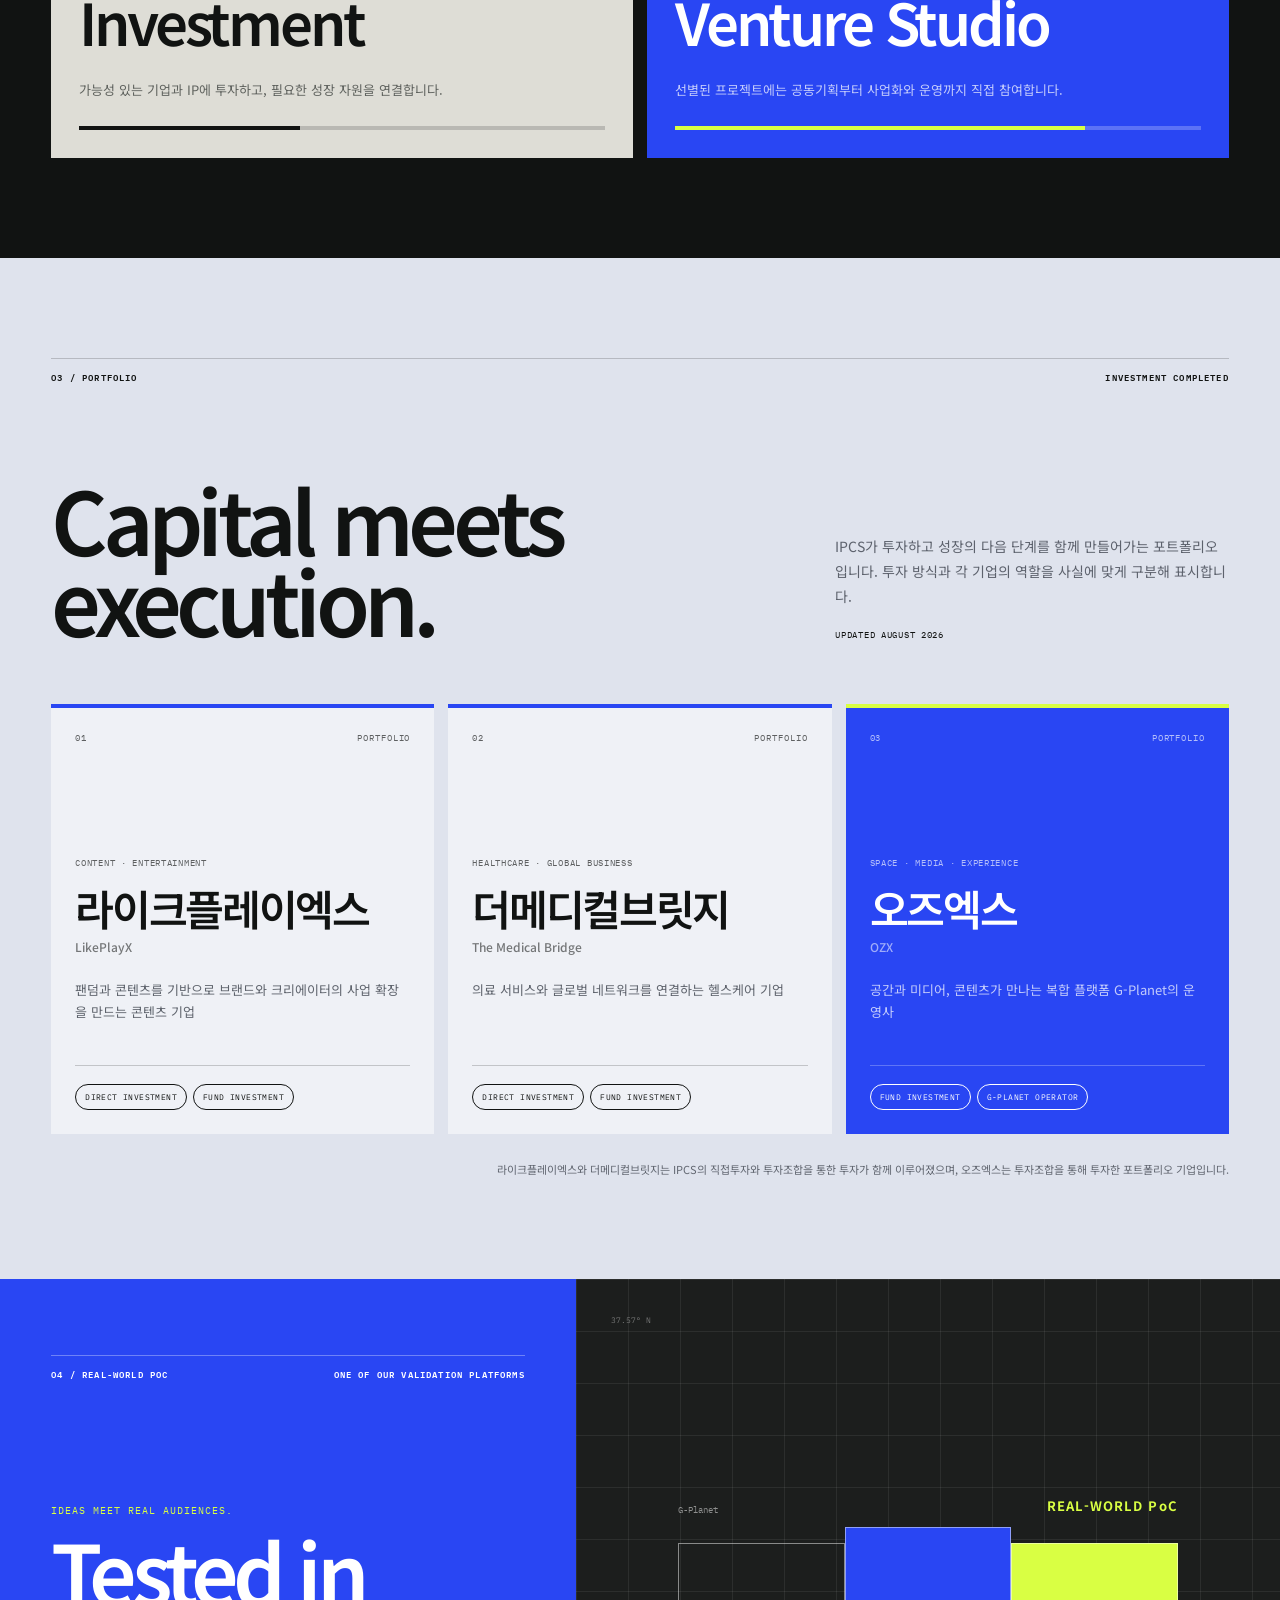
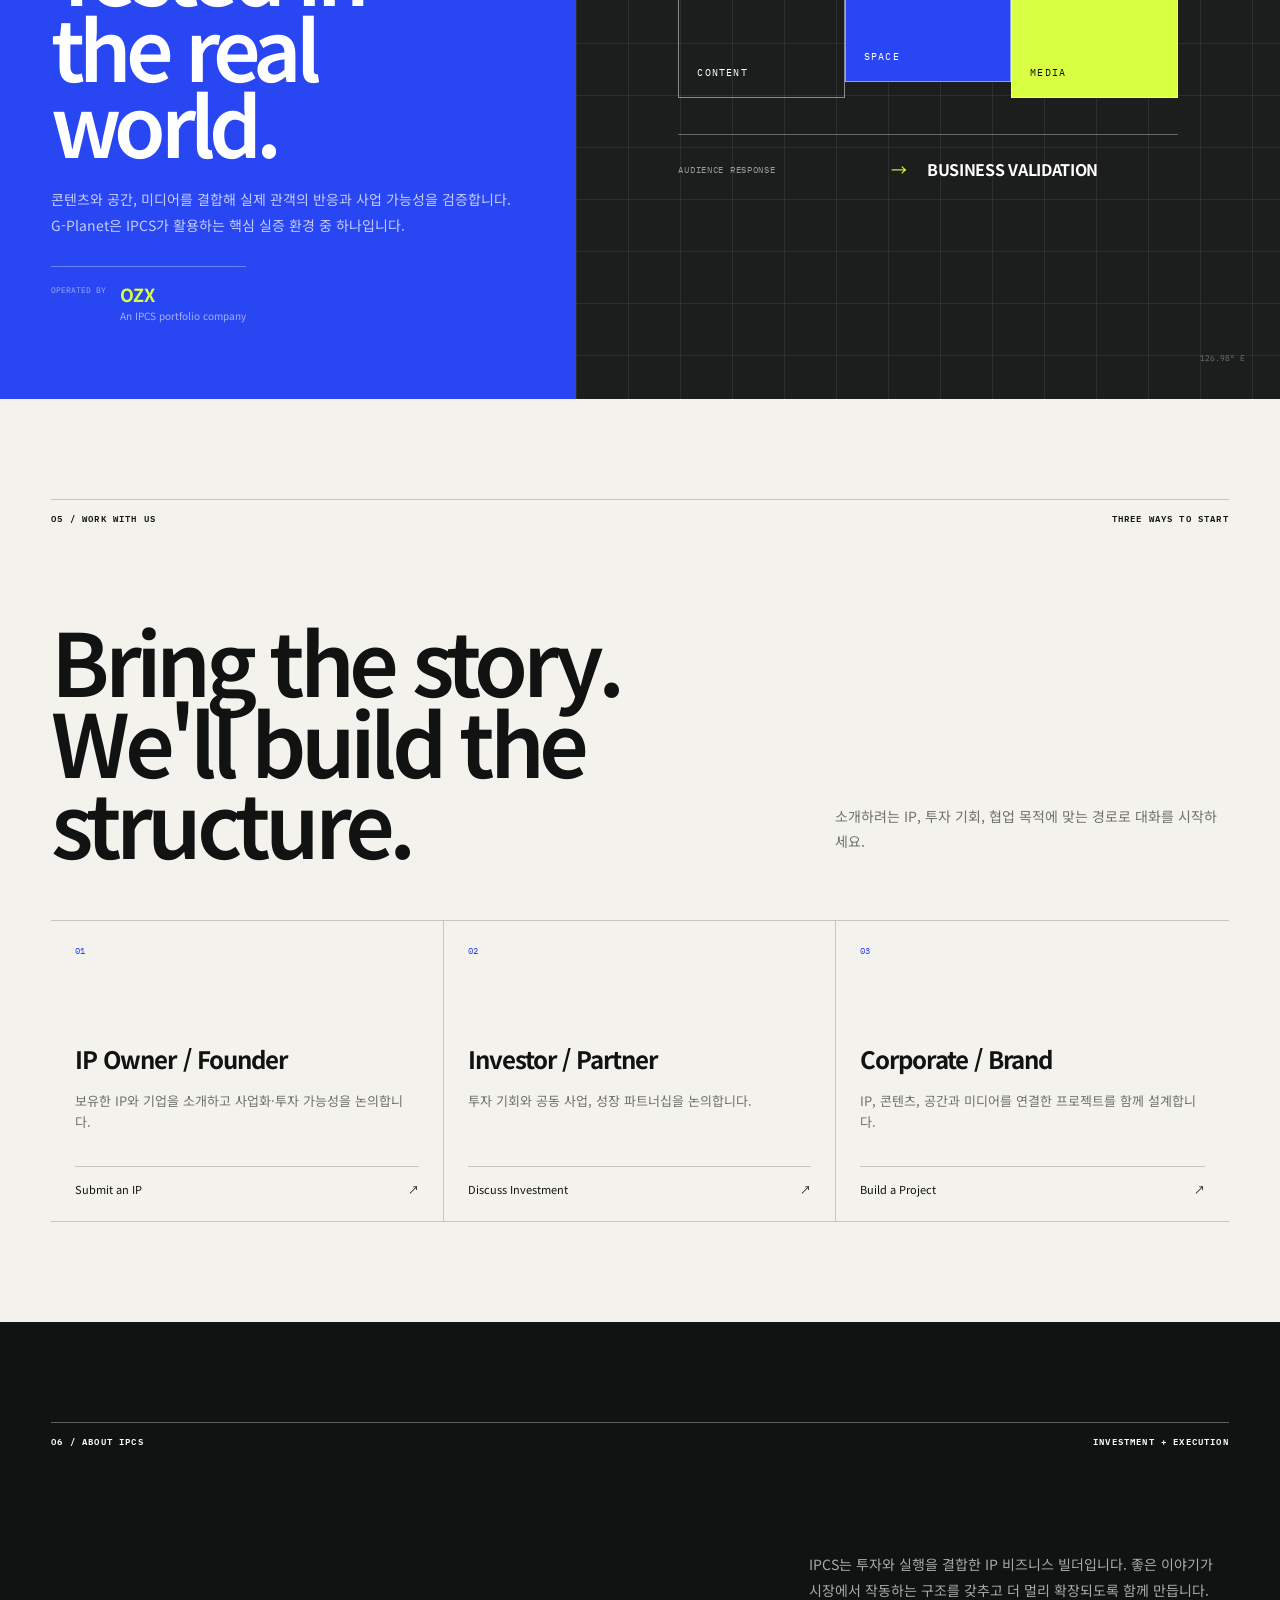
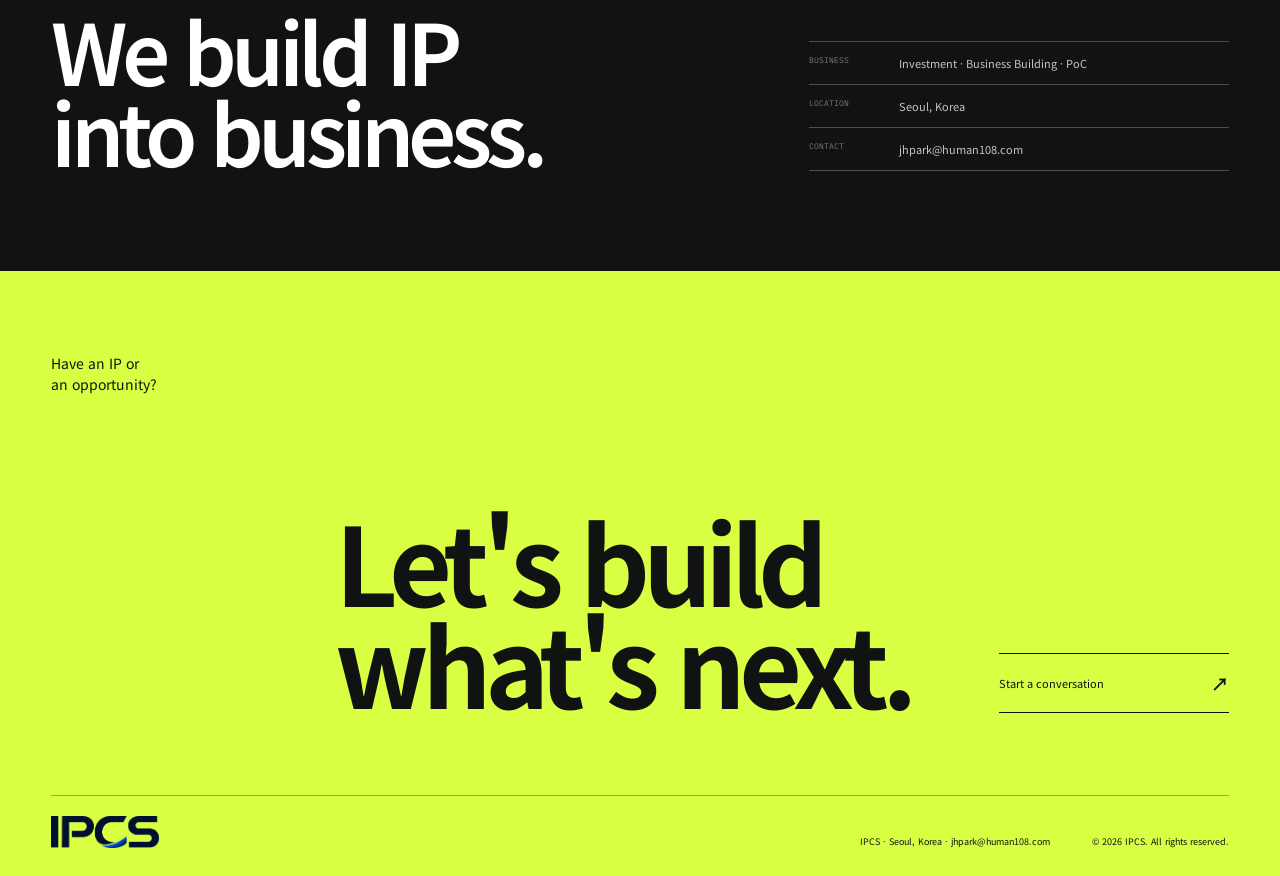
==== commit a406941f: "Add files via upload" ====
--- a/docs/index.html
+++ b/docs/index.html
@@ -1,133 +1,205 @@
 <!doctype html>
 <html lang="ko">
   <head>
-    <meta charset="utf-8" />
-    <meta name="viewport" content="width=device-width, initial-scale=1" />
-    <meta name="description" content="팬덤과 서사를 가진 IP를 발굴하고, 구조화하고, 검증하여 더 큰 사업으로 확장합니다." />
+    <meta charset="UTF-8" />
+    <meta name="viewport" content="width=device-width, initial-scale=1.0" />
+    <meta name="description" content="IPCS는 팬덤과 서사를 가진 IP를 발굴하고, 사업으로 구조화해 검증하고 투자합니다." />
     <meta name="theme-color" content="#2946f3" />
+    <meta property="og:title" content="IPCS | We build IP into business" />
+    <meta property="og:description" content="좋은 IP를, 사업이 되게 만든다." />
+    <meta property="og:type" content="website" />
     <title>IPCS | We build IP into business</title>
     <link rel="icon" href="assets/ipcs-logo.png" />
     <link rel="stylesheet" href="style.css" />
-    <script defer src="script.js"></script>
+    <script src="portfolio-data.js" defer></script>
+    <script src="script.js" defer></script>
   </head>
   <body>
-    <a class="skip-link" href="#main">본문 바로가기</a>
+    <a class="skip-link" href="#main-content">본문 바로가기</a>
+
     <header class="site-header" data-header>
       <a class="brand" href="#top" aria-label="IPCS 홈">
-        <img src="assets/ipcs-logo.png" alt="IPCS" />
+        <img src="assets/ipcs-logo.png" alt="IPCS" width="980" height="284" />
       </a>
-      <button class="menu-toggle" type="button" aria-expanded="false" aria-controls="site-nav">
-        <span></span><span></span><span></span><span class="sr-only">메뉴 열기</span>
-      </button>
       <nav id="site-nav" aria-label="주요 메뉴">
         <a href="#approach">Approach</a>
-        <a href="#system">What we do</a>
-        <a href="#platform">Platform</a>
+        <a href="#system">System</a>
         <a href="#portfolio">Portfolio</a>
+        <a href="#platform">PoC</a>
         <a href="#about">About</a>
       </nav>
-      <a class="header-cta" href="mailto:jhpark@human108.com?subject=IPCS%20Website%20Inquiry">
-        Start a conversation <span aria-hidden="true">↗</span>
+      <button class="menu-toggle" type="button" aria-expanded="false" aria-controls="site-nav">
+        <span class="sr-only">메뉴 열기</span>
+        <span></span><span></span>
+      </button>
+      <a class="header-cta email-link" href="mailto:jhpark@human108.com" data-subject="IPCS | 홈페이지 문의">
+        Contact <span aria-hidden="true">↗</span>
       </a>
     </header>
 
-    <main id="main">
+    <main id="main-content">
       <section class="hero" id="top">
         <div class="hero-grid" aria-hidden="true">
-          <span class="module module-a"></span><span class="module module-b"></span>
-          <span class="module module-c"></span><span class="module module-d"></span>
+          <span class="module module-a"></span>
+          <span class="module module-b"></span>
+          <span class="module module-c"></span>
+          <span class="module module-d"></span>
           <span class="module module-e"></span>
         </div>
-        <div class="eyebrow light"><span>IP Business Builder</span><span>Seoul, Korea</span></div>
+        <div class="eyebrow light">
+          <span>IP Business Builder</span>
+          <span>Investment × Execution</span>
+        </div>
         <div class="hero-copy">
+          <p class="hero-kicker">From story to scale.</p>
           <h1>좋은 IP를,<br /><em>사업이 되게 만든다.</em></h1>
           <div class="hero-bottom">
-            <p>IPCS는 팬덤과 서사를 가진 IP를 발굴하고,<br />구조화하고, 검증하여 더 큰 사업으로 확장합니다.</p>
-            <a class="circle-link" href="#approach" aria-label="IPCS의 접근 방식 보기"><span>Explore</span><b aria-hidden="true">↓</b></a>
-          </div>
-        </div>
-      </section>
-
-      <section class="statement section-pad" id="approach">
-        <div class="eyebrow"><span>01 / Our Philosophy</span><span>Story → Structure → Scale</span></div>
-        <div class="statement-layout">
-          <p class="section-lead">IP는 캐릭터만을 뜻하지 않습니다.</p>
-          <div>
-            <h2>사람을 움직이는 <span>서사</span>와<br />오래 이어지는 <span>관계</span>,<br />확장 가능한 <span>사업 자산.</span></h2>
-            <p class="statement-note">캐릭터, 게임, 콘텐츠, 크리에이터, 브랜드, F&amp;B까지. IPCS는 팬덤을 만들고 새로운 시장으로 확장할 수 있는 모든 가능성을 IP의 관점으로 바라봅니다.</p>
+            <p>IPCS는 팬덤과 서사를 가진 IP를 발굴하고,<br />사업으로 구조화해 검증하고 투자합니다.</p>
+            <a class="circle-link" href="#approach" aria-label="IPCS의 접근 방식 보기">
+              <span>Explore</span><b aria-hidden="true">↓</b>
+            </a>
+          </div>
+        </div>
+      </section>
+
+      <section class="glance section-pad" id="approach">
+        <div class="eyebrow">
+          <span>01 / IPCS at a glance</span>
+          <span>Story → Structure → Scale</span>
+        </div>
+        <div class="glance-layout">
+          <div>
+            <p class="section-label">What we build</p>
+            <h2>서사를 발견하고,<br /><span>사업의 구조</span>를 만듭니다.</h2>
+          </div>
+          <div class="glance-copy">
+            <p class="large-copy">IPCS가 말하는 IP는 캐릭터에 한정되지 않습니다. 사람을 움직이는 서사와 팬덤, 다른 시장으로 이어질 확장성을 가진 사업 자산을 뜻합니다.</p>
+            <p>캐릭터, 게임, 콘텐츠, 크리에이터, 브랜드, F&amp;B까지. 가능성을 찾는 데서 멈추지 않고 실행 가능한 사업으로 만들고 시장에서 검증합니다.</p>
+            <dl class="glance-facts">
+              <div><dt>Position</dt><dd>Investor + Builder</dd></div>
+              <div><dt>Focus</dt><dd>Story-driven IP</dd></div>
+              <div><dt>Base</dt><dd>Seoul, Korea</dd></div>
+            </dl>
           </div>
         </div>
       </section>
 
       <section class="system section-pad" id="system">
-        <div class="eyebrow light"><span>02 / What We Do</span><span>Investment × Execution</span></div>
+        <div class="eyebrow light">
+          <span>02 / How IPCS works</span>
+          <span>Source → Build → Validate → Invest → Scale</span>
+        </div>
         <div class="system-heading">
           <h2>From possibility<br />to business.</h2>
-          <p>가능성을 찾는 데서 멈추지 않습니다. 사업을 설계하고, 시장에서 검증하고, 성장을 위한 자본을 연결합니다.</p>
+          <p>발굴, 실행, 검증과 투자를 하나의 흐름으로 연결합니다. 필요한 경우 사업의 현장에 직접 들어가 구조를 함께 만듭니다.</p>
         </div>
         <div class="capability-list">
-          <article><span class="cap-number">01</span><div class="cap-title"><h3>Source</h3><span>IP Sourcing</span></div><p>팬덤과 서사, 확장 가능성을 가진 IP와 팀을 발굴합니다.</p><i class="cap-marker" aria-hidden="true"></i></article>
-          <article><span class="cap-number">02</span><div class="cap-title"><h3>Build</h3><span>Business Building</span></div><p>아이디어를 실행 가능한 사업 구조와 운영 체계로 전환합니다.</p><i class="cap-marker" aria-hidden="true"></i></article>
-          <article><span class="cap-number">03</span><div class="cap-title"><h3>Validate</h3><span>Real-world PoC</span></div><p>실제 고객과 시장이 있는 환경에서 가능성을 검증합니다.</p><i class="cap-marker" aria-hidden="true"></i></article>
-          <article><span class="cap-number">04</span><div class="cap-title"><h3>Invest</h3><span>Investment</span></div><p>검증된 기회에 자본과 성장 네트워크를 연결합니다.</p><i class="cap-marker" aria-hidden="true"></i></article>
-        </div>
-      </section>
-
-      <section class="process section-pad">
-        <div class="eyebrow"><span>03 / How We Build</span><span>One system, two ways to work</span></div>
-        <div class="process-title"><h2>One system.<br />Two tracks.</h2><p>모든 기업에 같은 방식으로 개입하지 않습니다. 프로젝트의 단계와 필요에 따라 투자와 직접 실행의 깊이를 조정합니다.</p></div>
+          <article><span class="cap-number">01</span><div class="cap-title"><h3>Source</h3><span>IP Sourcing</span></div><p>팬덤과 서사, 확장 가능성을 가진 IP와 팀을 발굴합니다.</p><span class="cap-marker" aria-hidden="true"></span></article>
+          <article><span class="cap-number">02</span><div class="cap-title"><h3>Build</h3><span>Business Building</span></div><p>사업모델과 운영 구조를 설계하고 실행 기반을 만듭니다.</p><span class="cap-marker" aria-hidden="true"></span></article>
+          <article><span class="cap-number">03</span><div class="cap-title"><h3>Validate</h3><span>Real-world PoC</span></div><p>실제 고객과 시장이 있는 환경에서 가능성을 검증합니다.</p><span class="cap-marker" aria-hidden="true"></span></article>
+          <article><span class="cap-number">04</span><div class="cap-title"><h3>Invest</h3><span>Investment</span></div><p>직접투자와 투자 네트워크로 성장의 다음 단계를 연결합니다.</p><span class="cap-marker" aria-hidden="true"></span></article>
+          <article><span class="cap-number">05</span><div class="cap-title"><h3>Scale</h3><span>Growth &amp; Licensing</span></div><p>후속투자, 파트너십과 라이선스를 통해 확장을 지원합니다.</p><span class="cap-marker" aria-hidden="true"></span></article>
+        </div>
+        <div class="tracks-intro">
+          <h3>One system. Two tracks.</h3>
+          <p>모든 기업에 같은 방식으로 개입하지 않습니다. 단계와 필요에 따라 실행의 깊이를 조정합니다.</p>
+        </div>
         <div class="tracks">
-          <article><div class="track-top"><span>Track A</span><span>Capital + Network</span></div><h3>Investment</h3><p>가능성 있는 기업과 IP에 투자하고, 필요한 성장 자원을 연결합니다.</p><div class="track-line"><i></i></div></article>
-          <article><div class="track-top"><span>Track B</span><span>Strategy + Execution</span></div><h3>Venture Studio</h3><p>선별된 프로젝트에는 공동기획부터 사업화와 운영까지 직접 참여합니다.</p><div class="track-line"><i></i></div></article>
-        </div>
-        <div class="flow" aria-label="IPCS 사업 구축 프로세스">
-          <div><span>01</span><strong>Source</strong></div><div><span>02</span><strong>Build</strong></div>
-          <div><span>03</span><strong>Validate</strong></div><div><span>04</span><strong>Invest</strong></div>
-          <div><span>05</span><strong>Scale</strong></div>
-        </div>
+          <article>
+            <div class="track-top"><span>Track A</span><span>Capital + Network</span></div>
+            <h3>Investment</h3>
+            <p>가능성 있는 기업과 IP에 투자하고, 필요한 성장 자원을 연결합니다.</p>
+            <div class="track-line"><i></i></div>
+          </article>
+          <article>
+            <div class="track-top"><span>Track B</span><span>Strategy + Execution</span></div>
+            <h3>Venture Studio</h3>
+            <p>선별된 프로젝트에는 공동기획부터 사업화와 운영까지 직접 참여합니다.</p>
+            <div class="track-line"><i></i></div>
+          </article>
+        </div>
+      </section>
+
+      <section class="portfolio section-pad" id="portfolio">
+        <div class="eyebrow">
+          <span>03 / Portfolio</span>
+          <span>Investment completed</span>
+        </div>
+        <div class="portfolio-heading">
+          <h2>Capital meets<br />execution.</h2>
+          <div>
+            <p>IPCS가 투자하고 성장의 다음 단계를 함께 만들어가는 포트폴리오입니다. 투자 방식과 각 기업의 역할을 사실에 맞게 구분해 표시합니다.</p>
+            <span>Updated August 2026</span>
+          </div>
+        </div>
+        <div class="portfolio-grid" id="portfolio-grid" aria-live="polite"></div>
+        <noscript><p class="portfolio-fallback">포트폴리오를 확인하려면 브라우저에서 JavaScript를 활성화해 주세요.</p></noscript>
+        <p class="portfolio-note">라이크플레이엑스와 더메디컬브릿지는 IPCS의 직접투자와 투자조합을 통한 투자가 함께 이루어졌으며, 오즈엑스는 투자조합을 통해 투자한 포트폴리오 기업입니다.</p>
       </section>
 
       <section class="platform" id="platform">
         <div class="platform-copy">
-          <div class="eyebrow light"><span>04 / Physical PoC Platform</span><span>G-Planet</span></div>
-          <div><p class="platform-label">A place to prove ideas in the real world.</p><h2>Ideas meet<br />real audiences.</h2><p class="platform-description">G-Planet은 Audience × Content × Space × Media가 만나는 실증 플랫폼입니다. IPCS는 이곳을 포함한 실제 시장 환경에서 IP와 사업모델의 반응을 확인합니다.</p><span class="status-badge">Platform in preparation</span></div>
-        </div>
-        <div class="platform-visual" aria-hidden="true">
-          <div class="building"><span class="floor f5">AUDIENCE</span><span class="floor f4">CONTENT</span><span class="floor f3">SPACE</span><span class="floor f2">MEDIA</span><span class="floor f1">POC</span></div>
+          <div class="eyebrow light">
+            <span>04 / Real-world PoC</span>
+            <span>One of our validation platforms</span>
+          </div>
+          <div>
+            <p class="platform-label">Ideas meet real audiences.</p>
+            <h2>Tested in<br />the real world.</h2>
+            <p class="platform-description">콘텐츠와 공간, 미디어를 결합해 실제 관객의 반응과 사업 가능성을 검증합니다. G-Planet은 IPCS가 활용하는 핵심 실증 환경 중 하나입니다.</p>
+            <div class="operator-note">
+              <span>Operated by</span><strong>OZX</strong><p>An IPCS portfolio company</p>
+            </div>
+          </div>
+        </div>
+        <div class="platform-visual" role="img" aria-label="G-Planet 실증 구조: 콘텐츠, 공간, 미디어가 실제 관객을 만나 사업 가능성을 검증합니다.">
+          <div class="poc-title"><span>G-Planet</span><strong>REAL-WORLD PoC</strong></div>
+          <div class="poc-system"><span>CONTENT</span><span>SPACE</span><span>MEDIA</span></div>
+          <div class="poc-result"><span>AUDIENCE RESPONSE</span><i aria-hidden="true">→</i><strong>BUSINESS VALIDATION</strong></div>
           <span class="coordinate c1">37.57° N</span><span class="coordinate c2">126.98° E</span>
         </div>
       </section>
 
-      <section class="portfolio section-pad" id="portfolio">
-        <div class="eyebrow"><span>05 / Portfolio &amp; Pipeline</span><span>Public disclosure</span></div>
-        <div class="portfolio-heading"><h2>Built with<br />shared conviction.</h2><div><p>IPCS가 함께 검토하고 성장 기회를 만들어가는 기업을 공개합니다. 현재 투자 절차가 진행 중인 기업은 완료된 투자실적과 구분해 표시합니다.</p><span>Updated August 2026</span></div></div>
-        <div class="portfolio-list">
-          <article><span class="portfolio-number">01</span><div class="portfolio-name"><h3>라이크플레이엑스</h3><span>Content / Entertainment</span></div><span class="portfolio-status">Investment in preparation</span></article>
-          <article><span class="portfolio-number">02</span><div class="portfolio-name"><h3>더메디컬브릿지</h3><span>Healthcare / Global</span></div><span class="portfolio-status">Investment in preparation</span></article>
-        </div>
-      </section>
-
       <section class="partners section-pad">
-        <div class="eyebrow"><span>06 / Work With Us</span><span>Build the next opportunity</span></div>
-        <div class="partners-grid">
-          <div class="partners-title"><h2>Different roles.<br />Shared ambition.</h2></div>
-          <div class="partner-list">
-            <article><span>01</span><h3>IP Owner / Founder</h3><p>보유한 IP를 실제 사업으로 만들고 다음 성장 단계로 확장합니다.</p></article>
-            <article><span>02</span><h3>Investor / Partner</h3><p>발굴과 시장 검증 구조를 바탕으로 함께 투자 기회를 만듭니다.</p></article>
-            <article><span>03</span><h3>Corporate / Brand</h3><p>IP, 콘텐츠, 공간과 미디어를 연결한 새로운 프로젝트를 기획합니다.</p></article>
-          </div>
+        <div class="eyebrow"><span>05 / Work with us</span><span>Three ways to start</span></div>
+        <div class="partners-heading">
+          <h2>Bring the story.<br />We'll build the structure.</h2>
+          <p>소개하려는 IP, 투자 기회, 협업 목적에 맞는 경로로 대화를 시작하세요.</p>
+        </div>
+        <div class="partner-cards">
+          <article><span>01</span><h3>IP Owner / Founder</h3><p>보유한 IP와 기업을 소개하고 사업화·투자 가능성을 논의합니다.</p><a class="email-link" href="mailto:jhpark@human108.com" data-subject="IPCS | IP·기업 소개">Submit an IP <span aria-hidden="true">↗</span></a></article>
+          <article><span>02</span><h3>Investor / Partner</h3><p>투자 기회와 공동 사업, 성장 파트너십을 논의합니다.</p><a class="email-link" href="mailto:jhpark@human108.com" data-subject="IPCS | 투자·파트너십 문의">Discuss Investment <span aria-hidden="true">↗</span></a></article>
+          <article><span>03</span><h3>Corporate / Brand</h3><p>IP, 콘텐츠, 공간과 미디어를 연결한 프로젝트를 함께 설계합니다.</p><a class="email-link" href="mailto:jhpark@human108.com" data-subject="IPCS | 프로젝트 협업 문의">Build a Project <span aria-hidden="true">↗</span></a></article>
         </div>
       </section>
 
       <section class="about section-pad" id="about">
-        <div class="eyebrow light"><span>07 / About IPCS</span><span>IP Commercialization System</span></div>
-        <div class="about-grid"><h2>We build story-driven IP<br />into scalable business.</h2><p>IPCS는 투자와 실행을 결합한 IP 비즈니스 빌더입니다. 좋은 이야기가 시장에서 작동하는 구조를 갖추고, 더 멀리 확장될 수 있도록 함께 만듭니다.</p></div>
+        <div class="eyebrow light"><span>06 / About IPCS</span><span>Investment + Execution</span></div>
+        <div class="about-grid">
+          <h2>We build IP<br />into business.</h2>
+          <div>
+            <p>IPCS는 투자와 실행을 결합한 IP 비즈니스 빌더입니다. 좋은 이야기가 시장에서 작동하는 구조를 갖추고 더 멀리 확장되도록 함께 만듭니다.</p>
+            <dl class="company-profile">
+              <div><dt>Business</dt><dd>Investment · Business Building · PoC</dd></div>
+              <div><dt>Location</dt><dd>Seoul, Korea</dd></div>
+              <div><dt>Contact</dt><dd><a href="mailto:jhpark@human108.com">jhpark@human108.com</a></dd></div>
+            </dl>
+          </div>
+        </div>
       </section>
     </main>
 
     <footer id="contact">
-      <div class="footer-top"><span>Have an IP or<br />an opportunity?</span><h2>Let's build<br />what's next.</h2><a class="footer-contact" href="mailto:jhpark@human108.com?subject=IPCS%20Website%20Inquiry" aria-label="IPCS 이메일 문의: jhpark@human108.com">Email us<small>jhpark@human108.com</small><b aria-hidden="true">↗</b></a></div>
-      <div class="footer-bottom"><a href="#top"><img class="footer-logo" src="assets/ipcs-logo.png" alt="IPCS" /></a><p>IPCS Inc. · Seoul, Korea</p><p>© 2026 IPCS. All rights reserved.</p></div>
+      <div class="footer-top">
+        <span>Have an IP or<br />an opportunity?</span>
+        <h2>Let's build<br />what's next.</h2>
+        <a class="footer-contact email-link" href="mailto:jhpark@human108.com" data-subject="IPCS | 홈페이지 문의"><span>Start a conversation</span><b aria-hidden="true">↗</b></a>
+      </div>
+      <div class="footer-bottom">
+        <a class="brand footer-brand" href="#top"><img class="footer-logo" src="assets/ipcs-logo.png" alt="IPCS" width="980" height="284" /></a>
+        <p>IPCS · Seoul, Korea · jhpark@human108.com</p>
+        <p>© 2026 IPCS. All rights reserved.</p>
+      </div>
     </footer>
   </body>
 </html>
--- a/docs/style.css
+++ b/docs/style.css
@@ -1,16 +1,239 @@
-@import url('https://fonts.googleapis.com/css2?family=IBM+Plex+Mono:wght@500;600&family=Noto+Sans+KR:wght@400;500;600;700&display=swap');
-
-:root{--ink:#111312;--paper:#f2f1eb;--blue:#2946f3;--acid:#d9ff43;--line:rgba(17,19,18,.2)}
-*{box-sizing:border-box}html{scroll-behavior:smooth}body{margin:0;background:var(--paper);color:var(--ink);font-family:"Noto Sans KR",Arial,sans-serif}a{color:inherit;text-decoration:none}.sr-only{position:absolute;width:1px;height:1px;padding:0;margin:-1px;overflow:hidden;clip:rect(0,0,0,0);white-space:nowrap;border:0}.skip-link{position:fixed;left:12px;top:-60px;z-index:100;padding:12px 18px;background:var(--acid);color:var(--ink)}.skip-link:focus{top:12px}
-.site-header{position:absolute;top:0;left:0;z-index:20;width:100%;height:92px;display:grid;grid-template-columns:1fr auto 1fr;align-items:center;padding:0 4vw;color:#fff;border-bottom:1px solid rgba(255,255,255,.2);transition:.25s}.brand{display:flex;align-items:center;width:112px}.brand img{display:block;width:112px;height:auto;filter:brightness(0) invert(1)}.site-header nav{display:flex;gap:30px;font-size:13px}.site-header nav a{opacity:.72;transition:opacity .2s}.site-header nav a:hover,.site-header nav a:focus-visible{opacity:1}.header-cta{justify-self:end;font-size:13px;border-bottom:1px solid;padding-bottom:5px}.menu-toggle{display:none;background:none;border:0;color:inherit;padding:10px}.menu-toggle>span:not(.sr-only){display:block;width:22px;height:1px;margin:5px 0;background:currentColor}
-.hero{position:relative;min-height:850px;height:100svh;overflow:hidden;background:var(--blue);color:#fff;padding:128px 4vw 46px;display:flex;flex-direction:column}.hero:before{content:"";position:absolute;inset:0;background-image:linear-gradient(rgba(255,255,255,.08) 1px,transparent 1px),linear-gradient(90deg,rgba(255,255,255,.08) 1px,transparent 1px);background-size:12.5vw 12.5vw;mask-image:linear-gradient(to bottom,#000,transparent 78%)}.eyebrow{position:relative;display:flex;justify-content:space-between;padding:15px 0;border-top:1px solid var(--line);font:600 10px/1 "IBM Plex Mono",monospace;letter-spacing:.12em;text-transform:uppercase}.eyebrow.light{border-color:rgba(255,255,255,.32)}.hero-copy{position:relative;z-index:2;margin-top:auto}.hero h1{margin:0;max-width:1100px;font-size:clamp(64px,8.4vw,146px);line-height:.93;font-weight:600;letter-spacing:-.075em}.hero h1 em{color:var(--acid);font-style:normal}.hero-bottom{display:flex;align-items:end;justify-content:space-between;margin-top:36px}.hero-bottom p{margin:0;color:rgba(255,255,255,.72);font-size:16px;line-height:1.75}.circle-link{width:106px;height:106px;border:1px solid rgba(255,255,255,.7);border-radius:50%;display:flex;flex-direction:column;align-items:center;justify-content:center;gap:12px;font-size:11px;transition:.25s}.circle-link:hover,.circle-link:focus-visible{background:var(--acid);color:var(--ink);border-color:var(--acid);transform:rotate(-8deg)}.circle-link b{font-size:17px}.hero-grid{position:absolute;top:112px;right:3.8vw;width:43vw;height:44vw;max-width:620px;max-height:620px;opacity:.9}.module{position:absolute;display:block;border:1px solid rgba(255,255,255,.5);background:rgba(255,255,255,.06);backdrop-filter:blur(2px);animation:drift 8s ease-in-out infinite}.module-a{width:42%;height:42%;top:0;right:0}.module-b{width:42%;height:18%;top:42%;right:0;background:var(--acid);border-color:var(--acid);animation-delay:-.8s}.module-c{width:22%;height:60%;top:16%;right:42%;background:rgba(17,19,18,.74);animation-delay:-2s}.module-d{width:28%;height:24%;top:60%;right:0;animation-delay:-3s}.module-e{width:20%;height:20%;top:76%;right:28%;background:#fff;animation-delay:-1.4s}@keyframes drift{50%{transform:translateY(10px)}}
-.section-pad{padding:120px 4vw}.statement{min-height:880px}.statement-layout{display:grid;grid-template-columns:1fr 2fr;gap:5vw;margin-top:130px}.section-lead{font-size:15px}.statement h2{margin:0;font-size:clamp(44px,5.3vw,84px);line-height:1.22;letter-spacing:-.065em;font-weight:600}.statement h2 span{color:var(--blue)}.statement-note{width:62%;margin:72px 0 0 auto;color:#666965;font-size:16px;line-height:1.85}
-.system{background:var(--ink);color:#fff}.system-heading,.process-title{display:grid;grid-template-columns:1.3fr .7fr;gap:10vw;align-items:end;margin:100px 0 90px}.system-heading h2,.process-title h2,.partners-title h2{margin:0;font-size:clamp(58px,7vw,116px);line-height:.92;letter-spacing:-.07em;font-weight:600}.system-heading p,.process-title p{margin:0 0 8px;color:#9b9d98;font-size:15px;line-height:1.8}.capability-list{border-top:1px solid rgba(255,255,255,.24)}.capability-list article{display:grid;grid-template-columns:80px 1.2fr 1fr 40px;align-items:center;gap:24px;min-height:150px;border-bottom:1px solid rgba(255,255,255,.24)}.cap-number{font:11px "IBM Plex Mono",monospace;opacity:.55}.cap-title h3{margin:0;font-size:36px;letter-spacing:-.045em;font-weight:600}.cap-title span{display:block;margin-top:6px;color:#8e918c;font:10px "IBM Plex Mono",monospace;text-transform:uppercase;letter-spacing:.08em}.capability-list article p{color:#aaa;font-size:14px;line-height:1.6}.cap-marker{justify-self:end;width:7px;height:7px;border-radius:50%;background:var(--acid)}
-.tracks{display:grid;grid-template-columns:1fr 1fr;gap:18px}.tracks article{min-height:390px;padding:32px;background:#deddd6;display:flex;flex-direction:column}.tracks article:nth-child(2){background:var(--blue);color:#fff}.track-top{display:flex;justify-content:space-between;font:10px "IBM Plex Mono",monospace;letter-spacing:.1em;text-transform:uppercase}.tracks h3{margin:auto 0 20px;font-size:clamp(42px,5vw,72px);font-weight:600;letter-spacing:-.06em}.tracks p{width:70%;margin:0;color:#60635f;font-size:14px;line-height:1.7}.tracks article:nth-child(2) p{color:rgba(255,255,255,.7)}.track-line{margin-top:32px;height:5px;background:rgba(17,19,18,.18)}.track-line i{display:block;width:42%;height:100%;background:var(--ink)}.tracks article:nth-child(2) .track-line{background:rgba(255,255,255,.25)}.tracks article:nth-child(2) .track-line i{width:78%;background:var(--acid)}.flow{display:grid;grid-template-columns:repeat(5,1fr);margin-top:96px;border-top:1px solid var(--line)}.flow div{position:relative;min-height:140px;padding:18px 18px 0 0;border-right:1px solid var(--line)}.flow div:after{content:"";position:absolute;right:-5px;top:-5px;width:9px;height:9px;border-radius:50%;background:var(--blue)}.flow span{font:10px "IBM Plex Mono",monospace;opacity:.5}.flow strong{display:block;margin-top:48px;font-size:23px;letter-spacing:-.04em}
-.platform{min-height:850px;display:grid;grid-template-columns:1fr 1fr;background:var(--blue);color:#fff}.platform-copy{padding:90px 4vw;display:flex;flex-direction:column}.platform-copy>div:last-child{margin-top:auto}.platform-label{color:var(--acid);font:11px "IBM Plex Mono",monospace;text-transform:uppercase;letter-spacing:.1em}.platform h2{margin:18px 0 34px;font-size:clamp(62px,7vw,105px);line-height:.9;letter-spacing:-.075em;font-weight:600}.platform-description{max-width:520px;color:rgba(255,255,255,.68);font-size:15px;line-height:1.8}.status-badge{display:inline-block;margin-top:28px;padding:9px 13px;border:1px solid rgba(255,255,255,.4);border-radius:100px;font:9px "IBM Plex Mono",monospace;letter-spacing:.08em;text-transform:uppercase}.platform-visual{position:relative;overflow:hidden;background:#1c1e1d;display:grid;place-items:center}.platform-visual:before{content:"";position:absolute;inset:0;background-image:linear-gradient(rgba(255,255,255,.08) 1px,transparent 1px),linear-gradient(90deg,rgba(255,255,255,.08) 1px,transparent 1px);background-size:52px 52px}.building{position:relative;z-index:1;width:54%;transform:perspective(800px) rotateY(-13deg) rotateX(3deg);box-shadow:45px 50px 0 rgba(41,70,243,.42)}.floor{display:flex;align-items:center;padding-left:24px;border:1px solid rgba(255,255,255,.55);border-bottom:0;background:rgba(255,255,255,.05);font:10px "IBM Plex Mono",monospace;letter-spacing:.15em}.floor:last-child{border-bottom:1px solid rgba(255,255,255,.55)}.f5{height:76px;width:72%;margin-left:28%;background:var(--acid);color:var(--ink)}.f4{height:116px;width:88%;margin-left:12%}.f3{height:92px;background:var(--blue)}.f2{height:130px}.f1{height:72px;width:116%;margin-left:-16%;background:#fff;color:var(--ink)}.coordinate{position:absolute;z-index:2;font:9px "IBM Plex Mono",monospace;color:rgba(255,255,255,.55)}.c1{top:7%;left:7%}.c2{bottom:7%;right:7%}
-.portfolio{background:#dfe3ed}.portfolio-heading{display:grid;grid-template-columns:1.25fr .75fr;gap:10vw;align-items:end;margin:100px 0 88px}.portfolio-heading h2{margin:0;font-size:clamp(58px,7vw,112px);line-height:.92;letter-spacing:-.07em;font-weight:600}.portfolio-heading p{margin:0;color:#5d626d;font-size:15px;line-height:1.8}.portfolio-heading div>span{display:block;margin-top:24px;font:10px "IBM Plex Mono",monospace;letter-spacing:.08em;text-transform:uppercase}.portfolio-list{border-top:1px solid rgba(17,19,18,.3)}.portfolio-list article{display:grid;grid-template-columns:80px 1fr auto;align-items:center;gap:24px;min-height:170px;border-bottom:1px solid rgba(17,19,18,.3)}.portfolio-number{font:11px "IBM Plex Mono",monospace;opacity:.55}.portfolio-name h3{margin:0;font-size:clamp(34px,4vw,58px);letter-spacing:-.055em;font-weight:600}.portfolio-name span{display:block;margin-top:9px;color:#686d77;font:10px "IBM Plex Mono",monospace;letter-spacing:.08em;text-transform:uppercase}.portfolio-status{padding:9px 13px;border:1px solid rgba(17,19,18,.45);border-radius:100px;font:9px "IBM Plex Mono",monospace;letter-spacing:.06em;text-transform:uppercase;white-space:nowrap}
-.partners{min-height:900px}.partners-grid{display:grid;grid-template-columns:1.1fr .9fr;gap:7vw;margin-top:110px}.partners-title h2{font-size:clamp(54px,6vw,90px)}.partner-list{border-top:1px solid var(--line)}.partner-list article{display:grid;grid-template-columns:40px 1fr;gap:18px;padding:28px 0;border-bottom:1px solid var(--line)}.partner-list span{grid-row:span 2;font:10px "IBM Plex Mono",monospace;color:var(--blue)}.partner-list h3{margin:0;font-size:25px;letter-spacing:-.04em}.partner-list p{margin:7px 0 0;color:#6f726e;font-size:14px;line-height:1.7}.about{background:var(--ink);color:#fff}.about-grid{display:grid;grid-template-columns:1.4fr .6fr;gap:8vw;align-items:end;margin-top:130px}.about-grid h2{margin:0;font-size:clamp(50px,6.6vw,104px);line-height:.98;letter-spacing:-.07em;font-weight:600}.about-grid p{color:#a7aaa5;font-size:15px;line-height:1.9}
-footer{background:var(--acid);padding:100px 4vw 30px}.footer-top{display:grid;grid-template-columns:.7fr 1.8fr auto;align-items:end;gap:4vw;min-height:450px}.footer-top>span{align-self:start;font-size:16px;line-height:1.5}.footer-top h2{margin:0;font-size:clamp(70px,9.2vw,148px);line-height:.83;letter-spacing:-.08em;font-weight:700}.footer-contact{width:170px;height:170px;border:1px solid;border-radius:50%;display:flex;flex-direction:column;justify-content:center;align-items:center;gap:10px;font-size:12px;text-align:center;transition:.2s}.footer-contact:hover,.footer-contact:focus-visible{background:var(--ink);color:var(--acid);transform:rotate(-5deg)}.footer-contact small{font:9px "IBM Plex Mono",monospace}.footer-contact b{font-size:22px}.footer-bottom{display:grid;grid-template-columns:1fr auto auto;align-items:end;gap:50px;margin-top:110px;padding-top:24px;border-top:1px solid rgba(17,19,18,.35)}.footer-bottom p{margin:0;font-size:10px}.footer-logo{display:block;width:112px;height:auto}
-@media(max-width:900px){.site-header{height:76px;grid-template-columns:1fr auto auto;gap:18px}.menu-toggle{display:block;grid-column:2}.site-header nav{display:none;position:absolute;top:76px;left:0;width:100%;padding:25px 5vw 32px;background:var(--ink);flex-direction:column;gap:20px}.site-header.menu-open nav{display:flex}.header-cta{font-size:11px}.hero{min-height:760px;padding-top:104px}.hero-grid{top:130px;right:-12vw;width:70vw;height:70vw;opacity:.7}.hero h1{font-size:clamp(55px,14vw,96px)}.section-pad{padding:90px 5vw}.statement-layout,.system-heading,.process-title,.portfolio-heading,.partners-grid,.about-grid{grid-template-columns:1fr}.statement-layout{margin-top:70px}.statement-note{width:82%}.system-heading,.process-title,.portfolio-heading{margin-top:70px}.capability-list article{grid-template-columns:48px 1fr 32px;gap:12px;padding:22px 0}.capability-list article p{grid-column:2;margin:0}.cap-marker{grid-row:1/span 2;grid-column:3}.platform{grid-template-columns:1fr}.platform-copy,.platform-visual{min-height:650px}.partners-grid{gap:80px}.footer-top{grid-template-columns:1fr;min-height:auto}.footer-top>span{margin-bottom:80px}.footer-contact{margin:40px 0 0 auto}.footer-bottom{grid-template-columns:1fr;gap:12px}}
-@media(max-width:600px){.brand,.brand img{width:92px}.header-cta span{display:none}.hero{min-height:700px}.eyebrow span:last-child{display:none}.hero h1{font-size:15vw}.hero-bottom p{font-size:13px}.circle-link{width:78px;height:78px;flex:0 0 auto}.statement{min-height:auto}.statement h2{font-size:11vw}.statement-note{width:100%;margin-top:45px}.system-heading h2,.process-title h2,.partners-title h2{font-size:15vw}.cap-title h3{font-size:28px}.tracks{grid-template-columns:1fr}.tracks article{min-height:340px}.tracks p{width:90%}.flow{grid-template-columns:1fr}.flow div{min-height:82px;border-right:0;border-bottom:1px solid var(--line);display:flex;align-items:center;gap:25px}.flow div:after{left:-4px;right:auto}.flow strong{margin:0}.platform-copy{min-height:700px}.platform h2{font-size:16vw}.platform-visual{min-height:560px}.building{width:68%}.portfolio-heading h2{font-size:15vw}.portfolio-list article{grid-template-columns:40px 1fr;gap:16px;padding:28px 0}.portfolio-status{grid-column:2;width:fit-content}.about-grid h2{font-size:12vw}.footer-top h2{font-size:20vw}.footer-contact{width:140px;height:140px}}
-@media(prefers-reduced-motion:reduce){html{scroll-behavior:auto}.module{animation:none}*{transition-duration:.01ms!important}}
+@import url("https://fonts.googleapis.com/css2?family=IBM+Plex+Mono:wght@500;600&family=Noto+Sans+KR:wght@400;500;600;700&display=swap");
+
+:root {
+  --ink: #111312;
+  --paper: #f3f2ec;
+  --blue: #2946f3;
+  --acid: #d9ff43;
+  --mist: #dfe3ed;
+  --line: rgba(17, 19, 18, 0.2);
+}
+
+* { box-sizing: border-box; }
+html { scroll-behavior: smooth; }
+body { margin: 0; background: var(--paper); color: var(--ink); font-family: "Noto Sans KR", Arial, sans-serif; }
+a { color: inherit; text-decoration: none; }
+button { font: inherit; }
+.sr-only { position: absolute; width: 1px; height: 1px; padding: 0; margin: -1px; overflow: hidden; clip: rect(0, 0, 0, 0); white-space: nowrap; border: 0; }
+.skip-link { position: fixed; left: 12px; top: -60px; z-index: 100; padding: 12px 18px; background: var(--acid); color: var(--ink); }
+.skip-link:focus { top: 12px; }
+
+.site-header { position: absolute; top: 0; left: 0; z-index: 20; width: 100%; height: 88px; display: grid; grid-template-columns: 1fr auto 1fr; align-items: center; padding: 0 4vw; color: white; border-bottom: 1px solid rgba(255,255,255,.22); transition: height .25s, background-color .25s, box-shadow .25s; }
+.site-header.is-scrolled { position: fixed; height: 68px; background: rgba(17,19,18,.93); box-shadow: 0 8px 30px rgba(0,0,0,.12); backdrop-filter: blur(14px); }
+.brand { display: inline-flex; align-items: center; width: fit-content; }
+.brand img { display: block; width: 108px; height: auto; filter: brightness(0) invert(1); }
+.site-header nav { display: flex; gap: 28px; font-size: 12px; }
+.site-header nav a { opacity: .7; transition: opacity .2s; }
+.site-header nav a:hover, .site-header nav a:focus-visible { opacity: 1; }
+.header-cta { justify-self: end; font-size: 12px; border-bottom: 1px solid white; padding-bottom: 5px; }
+.menu-toggle { display: none; background: none; border: 0; color: inherit; padding: 10px; cursor: pointer; }
+.menu-toggle > span:not(.sr-only) { display: block; width: 22px; height: 1px; margin: 5px 0; background: currentColor; transition: transform .2s; }
+
+.hero { position: relative; min-height: 760px; height: 100svh; overflow: hidden; background: var(--blue); color: white; padding: 116px 4vw 42px; display: flex; flex-direction: column; }
+.hero::before { content: ""; position: absolute; inset: 0; background-image: linear-gradient(rgba(255,255,255,.07) 1px, transparent 1px), linear-gradient(90deg, rgba(255,255,255,.07) 1px, transparent 1px); background-size: 12.5vw 12.5vw; mask-image: linear-gradient(to bottom, black, transparent 78%); }
+.eyebrow { position: relative; display: flex; justify-content: space-between; padding: 14px 0; border-top: 1px solid var(--line); font: 600 9px/1 "IBM Plex Mono", monospace; letter-spacing: .13em; text-transform: uppercase; }
+.eyebrow.light { border-color: rgba(255,255,255,.32); }
+.hero-copy { position: relative; z-index: 2; margin-top: auto; }
+.hero-kicker { margin: 0 0 20px; color: rgba(255,255,255,.66); font: 10px "IBM Plex Mono", monospace; letter-spacing: .12em; text-transform: uppercase; }
+.hero h1 { margin: 0; max-width: 1120px; font-size: clamp(62px, 8vw, 132px); line-height: .94; font-weight: 600; letter-spacing: -.07em; }
+.hero h1 em { color: var(--acid); font-style: normal; }
+.hero-bottom { display: flex; align-items: end; justify-content: space-between; margin-top: 32px; }
+.hero-bottom p { margin: 0; color: rgba(255,255,255,.72); font-size: 15px; line-height: 1.7; }
+.circle-link { width: 94px; height: 94px; border: 1px solid rgba(255,255,255,.7); border-radius: 50%; display: flex; flex-direction: column; align-items: center; justify-content: center; gap: 9px; font-size: 10px; transition: .25s ease; }
+.circle-link:hover, .circle-link:focus-visible { background: var(--acid); color: var(--ink); border-color: var(--acid); transform: rotate(-6deg); }
+.circle-link b { font-size: 16px; }
+.hero-grid { position: absolute; top: 108px; right: 3.8vw; width: 41vw; height: 41vw; max-width: 570px; max-height: 570px; opacity: .88; }
+.module { position: absolute; display: block; border: 1px solid rgba(255,255,255,.48); background: rgba(255,255,255,.05); backdrop-filter: blur(2px); animation: drift 8s ease-in-out infinite; }
+.module-a { width: 42%; height: 42%; top: 0; right: 0; }
+.module-b { width: 42%; height: 18%; top: 42%; right: 0; background: var(--acid); border-color: var(--acid); animation-delay: -.8s; }
+.module-c { width: 22%; height: 60%; top: 16%; right: 42%; background: rgba(17,19,18,.74); animation-delay: -2s; }
+.module-d { width: 28%; height: 24%; top: 60%; right: 0; animation-delay: -3s; }
+.module-e { width: 20%; height: 20%; top: 76%; right: 28%; background: white; animation-delay: -1.4s; }
+@keyframes drift { 0%,100% { transform: translateY(0); } 50% { transform: translateY(9px); } }
+
+.section-pad { padding: 100px 4vw; }
+.section-label { margin: 0 0 26px; color: var(--blue); font: 10px "IBM Plex Mono", monospace; letter-spacing: .1em; text-transform: uppercase; }
+.glance-layout { display: grid; grid-template-columns: 1.1fr .9fr; gap: 10vw; margin-top: 92px; }
+.glance h2 { margin: 0; font-size: clamp(46px, 5.3vw, 78px); line-height: 1.12; letter-spacing: -.06em; font-weight: 600; }
+.glance h2 span { color: var(--blue); }
+.glance-copy { padding-top: 46px; }
+.glance-copy > p { color: #666965; font-size: 14px; line-height: 1.8; }
+.glance-copy .large-copy { margin: 0 0 28px; color: var(--ink); font-size: 19px; line-height: 1.7; }
+.glance-facts { margin: 54px 0 0; border-top: 1px solid var(--line); }
+.glance-facts div { display: grid; grid-template-columns: 110px 1fr; padding: 15px 0; border-bottom: 1px solid var(--line); }
+.glance-facts dt { color: #777; font: 9px "IBM Plex Mono", monospace; text-transform: uppercase; }
+.glance-facts dd { margin: 0; font-size: 13px; }
+
+.system { background: var(--ink); color: white; }
+.system-heading { display: grid; grid-template-columns: 1.3fr .7fr; gap: 10vw; align-items: end; margin: 82px 0 72px; }
+.system-heading h2, .portfolio-heading h2, .partners-heading h2 { margin: 0; font-size: clamp(56px, 6.8vw, 106px); line-height: .93; letter-spacing: -.065em; font-weight: 600; }
+.system-heading p, .partners-heading p { margin: 0 0 7px; color: #a2a49f; font-size: 14px; line-height: 1.8; }
+.capability-list { border-top: 1px solid rgba(255,255,255,.24); }
+.capability-list article { display: grid; grid-template-columns: 70px 1.15fr 1fr 24px; align-items: center; gap: 22px; min-height: 124px; border-bottom: 1px solid rgba(255,255,255,.24); }
+.cap-number { font: 10px "IBM Plex Mono", monospace; opacity: .5; }
+.cap-title h3 { margin: 0; font-size: 31px; letter-spacing: -.045em; font-weight: 600; }
+.cap-title span { display: block; margin-top: 5px; color: #8e918c; font: 9px "IBM Plex Mono", monospace; text-transform: uppercase; letter-spacing: .08em; }
+.capability-list article p { color: #aaa; font-size: 13px; line-height: 1.6; }
+.cap-marker { justify-self: end; width: 6px; height: 6px; border-radius: 50%; background: var(--acid); }
+.tracks-intro { display: grid; grid-template-columns: 1.1fr .9fr; gap: 10vw; align-items: end; margin: 105px 0 34px; }
+.tracks-intro h3 { margin: 0; font-size: clamp(38px, 4.5vw, 66px); letter-spacing: -.055em; font-weight: 600; }
+.tracks-intro p { margin: 0 0 8px; color: #989b96; font-size: 13px; line-height: 1.75; }
+.tracks { display: grid; grid-template-columns: 1fr 1fr; gap: 14px; }
+.tracks article { min-height: 320px; padding: 28px; background: #deddd6; color: var(--ink); display: flex; flex-direction: column; }
+.tracks article:nth-child(2) { background: var(--blue); color: white; }
+.track-top { display: flex; justify-content: space-between; font: 9px "IBM Plex Mono", monospace; letter-spacing: .1em; text-transform: uppercase; }
+.tracks h3 { margin: auto 0 16px; font-size: clamp(40px, 4.5vw, 64px); font-weight: 600; letter-spacing: -.055em; }
+.tracks p { width: 75%; margin: 0; color: #60635f; font-size: 13px; line-height: 1.65; }
+.tracks article:nth-child(2) p { color: rgba(255,255,255,.72); }
+.track-line { margin-top: 26px; height: 4px; background: rgba(17,19,18,.18); }
+.track-line i { display: block; width: 42%; height: 100%; background: var(--ink); }
+.tracks article:nth-child(2) .track-line { background: rgba(255,255,255,.24); }
+.tracks article:nth-child(2) .track-line i { width: 78%; background: var(--acid); }
+
+.portfolio { background: var(--mist); }
+.portfolio-heading { display: grid; grid-template-columns: 1.25fr .75fr; gap: 10vw; align-items: end; margin: 82px 0 64px; }
+.portfolio-heading p { margin: 0; color: #5d626d; font-size: 14px; line-height: 1.8; }
+.portfolio-heading div > span { display: block; margin-top: 20px; font: 9px "IBM Plex Mono", monospace; letter-spacing: .08em; text-transform: uppercase; }
+.portfolio-grid { display: grid; grid-template-columns: repeat(3, 1fr); gap: 14px; }
+.portfolio-grid article { min-height: 430px; padding: 24px; background: rgba(255,255,255,.48); display: flex; flex-direction: column; border-top: 4px solid var(--blue); }
+.portfolio-grid article.is-platform-operator { background: var(--blue); color: white; border-color: var(--acid); }
+.portfolio-card-top { display: flex; justify-content: space-between; font: 9px "IBM Plex Mono", monospace; letter-spacing: .1em; text-transform: uppercase; opacity: .65; }
+.portfolio-card-copy { margin-top: auto; }
+.portfolio-card-copy > p:first-child { margin: 0 0 18px; font: 9px "IBM Plex Mono", monospace; letter-spacing: .08em; text-transform: uppercase; opacity: .65; }
+.portfolio-card-copy h3 { margin: 0; font-size: clamp(30px, 3.3vw, 48px); line-height: 1.05; letter-spacing: -.055em; font-weight: 600; }
+.portfolio-card-copy strong { display: block; margin-top: 8px; font-size: 12px; font-weight: 500; opacity: .55; }
+.portfolio-description { min-height: 62px; margin: 24px 0 0; color: #5f646d; font-size: 13px; line-height: 1.65; }
+.portfolio-grid article.is-platform-operator .portfolio-description { color: rgba(255,255,255,.72); }
+.tag-list { display: flex; flex-wrap: wrap; gap: 6px; margin-top: 24px; padding-top: 18px; border-top: 1px solid rgba(17,19,18,.2); }
+.portfolio-grid article.is-platform-operator .tag-list { border-color: rgba(255,255,255,.25); }
+.tag-list span { padding: 7px 9px; border: 1px solid currentColor; border-radius: 100px; font: 8px "IBM Plex Mono", monospace; letter-spacing: .05em; text-transform: uppercase; }
+.portfolio-note { max-width: 800px; margin: 26px 0 0 auto; color: #626771; font-size: 11px; line-height: 1.7; text-align: right; }
+.portfolio-fallback { padding: 24px; border: 1px solid var(--line); }
+
+.platform { min-height: 720px; display: grid; grid-template-columns: .9fr 1.1fr; background: var(--blue); color: white; }
+.platform-copy { padding: 76px 4vw; display: flex; flex-direction: column; }
+.platform-copy > div:last-child { margin-top: auto; }
+.platform-label { color: var(--acid); font: 10px "IBM Plex Mono", monospace; text-transform: uppercase; letter-spacing: .1em; }
+.platform h2 { margin: 15px 0 28px; font-size: clamp(54px, 6.5vw, 94px); line-height: .91; letter-spacing: -.07em; font-weight: 600; }
+.platform-description { max-width: 500px; color: rgba(255,255,255,.72); font-size: 14px; line-height: 1.8; }
+.operator-note { display: grid; grid-template-columns: auto 1fr; width: fit-content; gap: 5px 14px; margin-top: 28px; padding-top: 18px; border-top: 1px solid rgba(255,255,255,.32); }
+.operator-note span { grid-row: span 2; color: rgba(255,255,255,.55); font: 8px "IBM Plex Mono", monospace; text-transform: uppercase; }
+.operator-note strong { color: var(--acid); font-size: 18px; line-height: 1; }
+.operator-note p { margin: 0; color: rgba(255,255,255,.58); font-size: 10px; }
+.platform-visual { position: relative; overflow: hidden; background: #1c1e1d; display: flex; flex-direction: column; justify-content: center; padding: 8vw; }
+.platform-visual::before { content: ""; position: absolute; inset: 0; background-image: linear-gradient(rgba(255,255,255,.07) 1px, transparent 1px), linear-gradient(90deg, rgba(255,255,255,.07) 1px, transparent 1px); background-size: 52px 52px; }
+.poc-title, .poc-system, .poc-result { position: relative; z-index: 1; }
+.poc-title { display: flex; justify-content: space-between; align-items: end; margin-bottom: 28px; }
+.poc-title span { font: 9px "IBM Plex Mono", monospace; color: rgba(255,255,255,.5); }
+.poc-title strong { color: var(--acid); font-size: 13px; letter-spacing: .08em; }
+.poc-system { display: grid; grid-template-columns: repeat(3, 1fr); }
+.poc-system span { min-height: 155px; display: flex; align-items: end; padding: 18px; border: 1px solid rgba(255,255,255,.48); font: 10px "IBM Plex Mono", monospace; letter-spacing: .12em; }
+.poc-system span:nth-child(2) { background: var(--blue); transform: translateY(-16px); }
+.poc-system span:nth-child(3) { background: var(--acid); color: var(--ink); }
+.poc-result { display: grid; grid-template-columns: 1fr auto 1.3fr; align-items: center; gap: 20px; margin-top: 36px; padding-top: 22px; border-top: 1px solid rgba(255,255,255,.32); }
+.poc-result span { font: 9px "IBM Plex Mono", monospace; color: rgba(255,255,255,.55); letter-spacing: .08em; }
+.poc-result i { color: var(--acid); font-style: normal; }
+.poc-result strong { font-size: 16px; letter-spacing: -.02em; }
+.coordinate { position: absolute; z-index: 2; font: 8px "IBM Plex Mono", monospace; color: rgba(255,255,255,.38); }
+.c1 { top: 5%; left: 5%; }
+.c2 { bottom: 5%; right: 5%; }
+
+.partners-heading { display: grid; grid-template-columns: 1.25fr .75fr; gap: 10vw; align-items: end; margin: 82px 0 58px; }
+.partners-heading p { color: #6f726e; }
+.partner-cards { display: grid; grid-template-columns: repeat(3, 1fr); border-top: 1px solid var(--line); border-bottom: 1px solid var(--line); }
+.partner-cards article { min-height: 300px; padding: 24px; border-right: 1px solid var(--line); display: flex; flex-direction: column; }
+.partner-cards article:last-child { border-right: 0; }
+.partner-cards article > span { color: var(--blue); font: 9px "IBM Plex Mono", monospace; }
+.partner-cards h3 { margin: auto 0 14px; font-size: 24px; letter-spacing: -.04em; }
+.partner-cards p { min-height: 48px; margin: 0; color: #6f726e; font-size: 13px; line-height: 1.65; }
+.partner-cards a { display: flex; justify-content: space-between; margin-top: 28px; padding-top: 14px; border-top: 1px solid var(--line); font-size: 11px; }
+.partner-cards a:hover, .partner-cards a:focus-visible { color: var(--blue); }
+
+.about { background: var(--ink); color: white; }
+.about-grid { display: grid; grid-template-columns: 1.2fr .8fr; gap: 10vw; align-items: end; margin-top: 92px; }
+.about-grid h2 { margin: 0; font-size: clamp(52px, 6.6vw, 100px); line-height: .96; letter-spacing: -.065em; font-weight: 600; }
+.about-grid > div > p { margin: 0; color: #a7aaa5; font-size: 14px; line-height: 1.85; }
+.company-profile { margin: 38px 0 0; border-top: 1px solid rgba(255,255,255,.25); }
+.company-profile div { display: grid; grid-template-columns: 90px 1fr; padding: 13px 0; border-bottom: 1px solid rgba(255,255,255,.25); }
+.company-profile dt { color: #777b76; font: 8px "IBM Plex Mono", monospace; text-transform: uppercase; }
+.company-profile dd { margin: 0; color: #c4c6c2; font-size: 11px; }
+
+footer { background: var(--acid); color: var(--ink); padding: 82px 4vw 28px; }
+.footer-top { display: grid; grid-template-columns: .65fr 1.65fr .7fr; align-items: end; gap: 4vw; min-height: 360px; }
+.footer-top > span { align-self: start; font-size: 14px; line-height: 1.5; }
+.footer-top h2 { margin: 0; font-size: clamp(66px, 8.5vw, 132px); line-height: .94; letter-spacing: -.065em; font-weight: 700; }
+.footer-contact { justify-self: end; width: 100%; max-width: 230px; padding: 16px 0; border-top: 1px solid var(--ink); border-bottom: 1px solid var(--ink); display: flex; align-items: center; justify-content: space-between; font-size: 11px; transition: padding .2s; }
+.footer-contact:hover, .footer-contact:focus-visible { padding-left: 10px; padding-right: 10px; }
+.footer-contact b { font-size: 18px; }
+.footer-bottom { display: grid; grid-template-columns: 1fr auto auto; align-items: end; gap: 42px; margin-top: 82px; padding-top: 20px; border-top: 1px solid rgba(17,19,18,.35); }
+.footer-bottom p { margin: 0; font-size: 9px; }
+.footer-logo { display: block; width: 106px; height: auto; filter: none !important; }
+
+@media (max-width: 900px) {
+  .site-header { height: 74px; grid-template-columns: 1fr auto auto; gap: 10px; }
+  .site-header.is-scrolled { height: 64px; }
+  .menu-toggle { display: block; grid-column: 2; }
+  .site-header nav { display: none; position: absolute; top: 74px; left: 0; width: 100%; padding: 22px 5vw 28px; background: rgba(17,19,18,.98); flex-direction: column; gap: 19px; border-top: 1px solid rgba(255,255,255,.16); }
+  .site-header.is-scrolled nav { top: 64px; }
+  .site-header.menu-open nav { display: flex; }
+  .site-header.menu-open .menu-toggle > span:nth-last-child(2) { transform: translateY(3px) rotate(45deg); }
+  .site-header.menu-open .menu-toggle > span:last-child { transform: translateY(-3px) rotate(-45deg); }
+  .hero { min-height: 720px; padding-top: 98px; }
+  .hero-grid { top: 122px; right: -12vw; width: 68vw; height: 68vw; opacity: .7; }
+  .section-pad { padding: 82px 5vw; }
+  .glance-layout, .system-heading, .tracks-intro, .portfolio-heading, .partners-heading, .about-grid { grid-template-columns: 1fr; }
+  .glance-layout, .about-grid { margin-top: 68px; }
+  .glance-copy { padding-top: 0; max-width: 600px; }
+  .system-heading, .portfolio-heading, .partners-heading { margin-top: 65px; }
+  .system-heading p, .portfolio-heading p, .partners-heading p { max-width: 540px; }
+  .tracks-intro { gap: 18px; }
+  .portfolio-grid { grid-template-columns: 1fr; }
+  .portfolio-grid article { min-height: 330px; }
+  .portfolio-description { min-height: auto; }
+  .platform { grid-template-columns: 1fr; }
+  .platform-copy, .platform-visual { min-height: 590px; }
+  .partner-cards { grid-template-columns: 1fr; }
+  .partner-cards article { min-height: 220px; border-right: 0; border-bottom: 1px solid var(--line); }
+  .partner-cards article:last-child { border-bottom: 0; }
+  .footer-top { grid-template-columns: 1fr; min-height: auto; }
+  .footer-top > span { margin-bottom: 65px; }
+  .footer-contact { justify-self: start; margin-top: 40px; }
+  .footer-bottom { grid-template-columns: 1fr; gap: 10px; }
+}
+
+@media (max-width: 600px) {
+  .brand img { width: 92px; }
+  .header-cta { border: 0; }
+  .header-cta span { display: none; }
+  .hero { min-height: 680px; padding-left: 5vw; padding-right: 5vw; }
+  .eyebrow span:last-child { display: none; }
+  .hero h1 { font-size: 14.5vw; line-height: .98; }
+  .hero-bottom { gap: 16px; }
+  .hero-bottom p { font-size: 12px; }
+  .circle-link { width: 72px; height: 72px; flex: 0 0 auto; }
+  .glance h2 { font-size: 11vw; }
+  .glance-copy .large-copy { font-size: 17px; }
+  .capability-list article { grid-template-columns: 42px 1fr 20px; gap: 10px; padding: 20px 0; }
+  .capability-list article p { grid-column: 2; margin: 0; }
+  .cap-marker { grid-row: 1 / span 2; grid-column: 3; }
+  .cap-title h3 { font-size: 27px; }
+  .tracks { grid-template-columns: 1fr; }
+  .tracks article { min-height: 290px; }
+  .tracks p { width: 92%; }
+  .portfolio-heading h2, .system-heading h2, .partners-heading h2 { font-size: 14vw; }
+  .portfolio-note { text-align: left; }
+  .platform-copy { min-height: 620px; padding-left: 5vw; padding-right: 5vw; }
+  .platform h2 { font-size: 15vw; }
+  .platform-visual { min-height: 500px; padding: 13vw 7vw; }
+  .poc-system span { min-height: 120px; padding: 12px; font-size: 8px; }
+  .poc-result { grid-template-columns: 1fr auto; }
+  .poc-result strong { grid-column: 1 / span 2; }
+  .about-grid h2 { font-size: 13vw; }
+  .footer-top h2 { font-size: 19vw; line-height: .96; letter-spacing: -.06em; }
+}
+
+@media (prefers-reduced-motion: reduce) {
+  html { scroll-behavior: auto; }
+  .module { animation: none; }
+  * { transition-duration: .01ms !important; }
+}
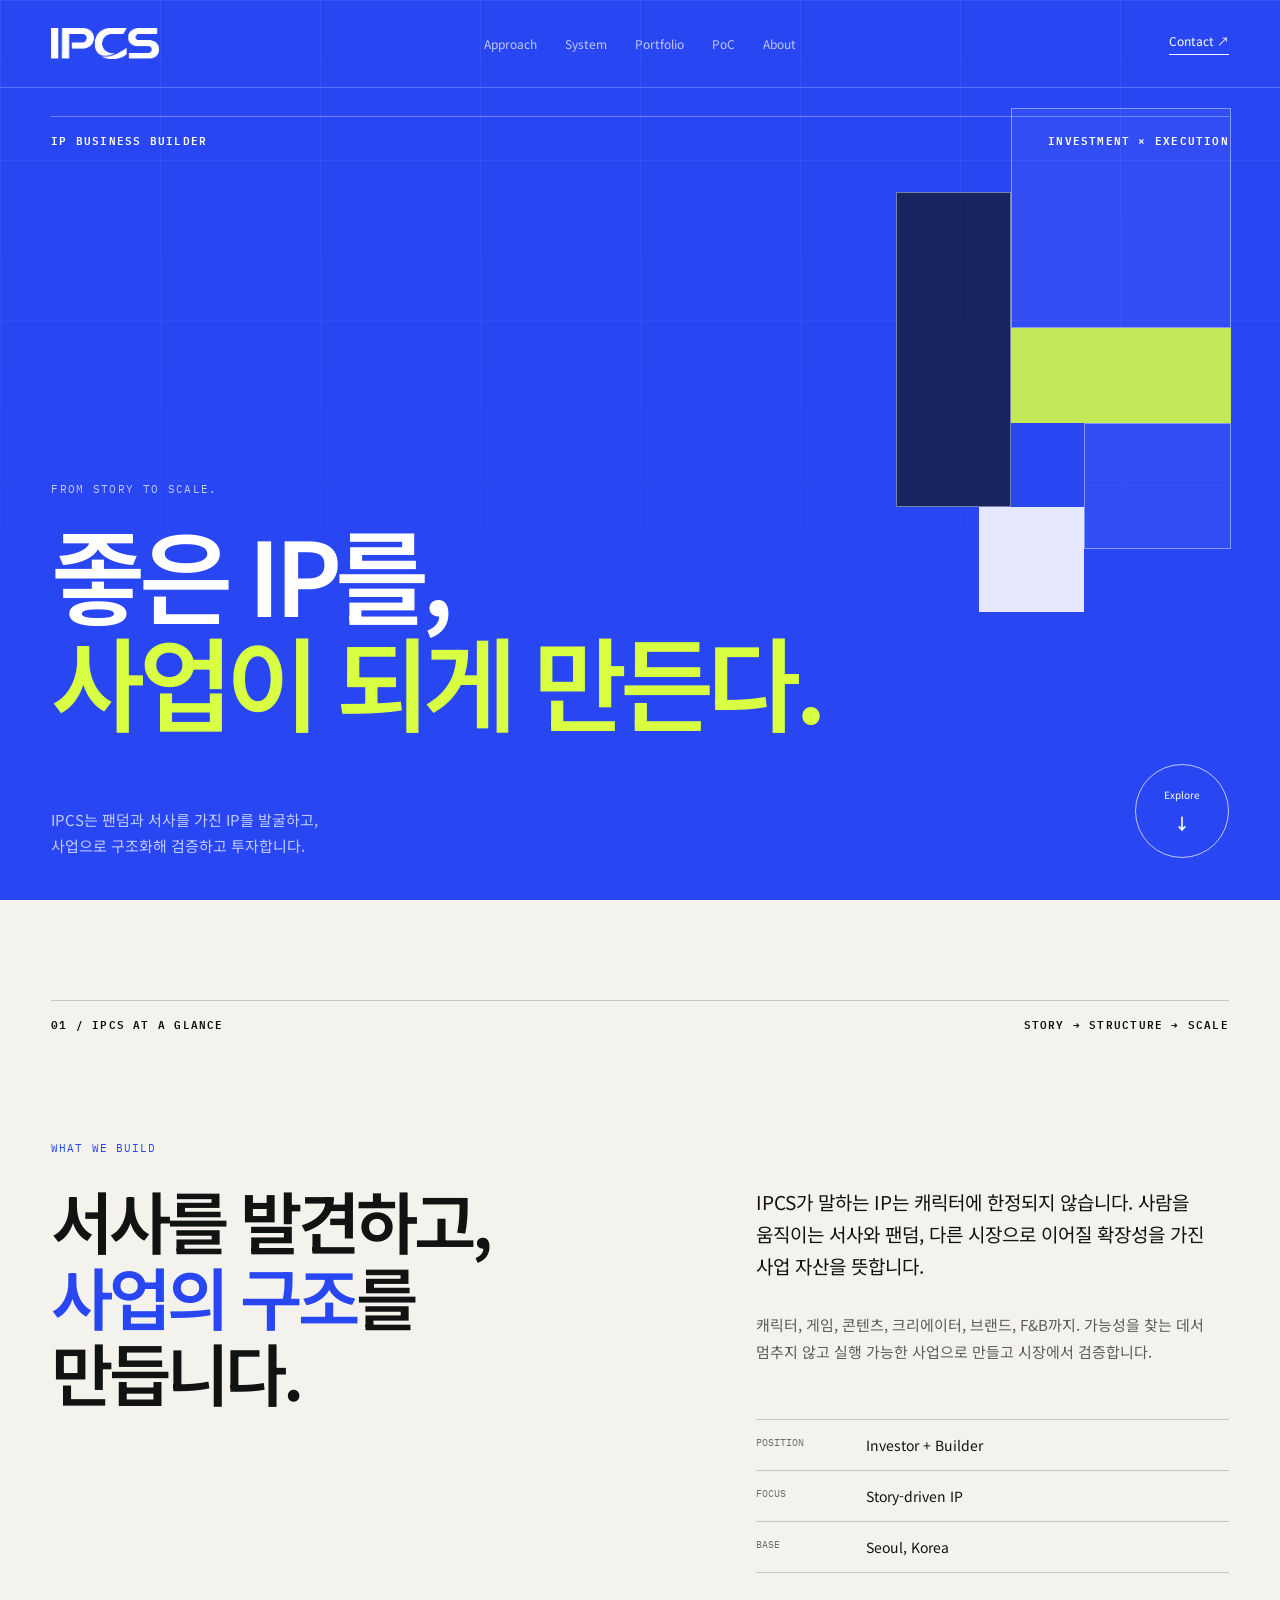
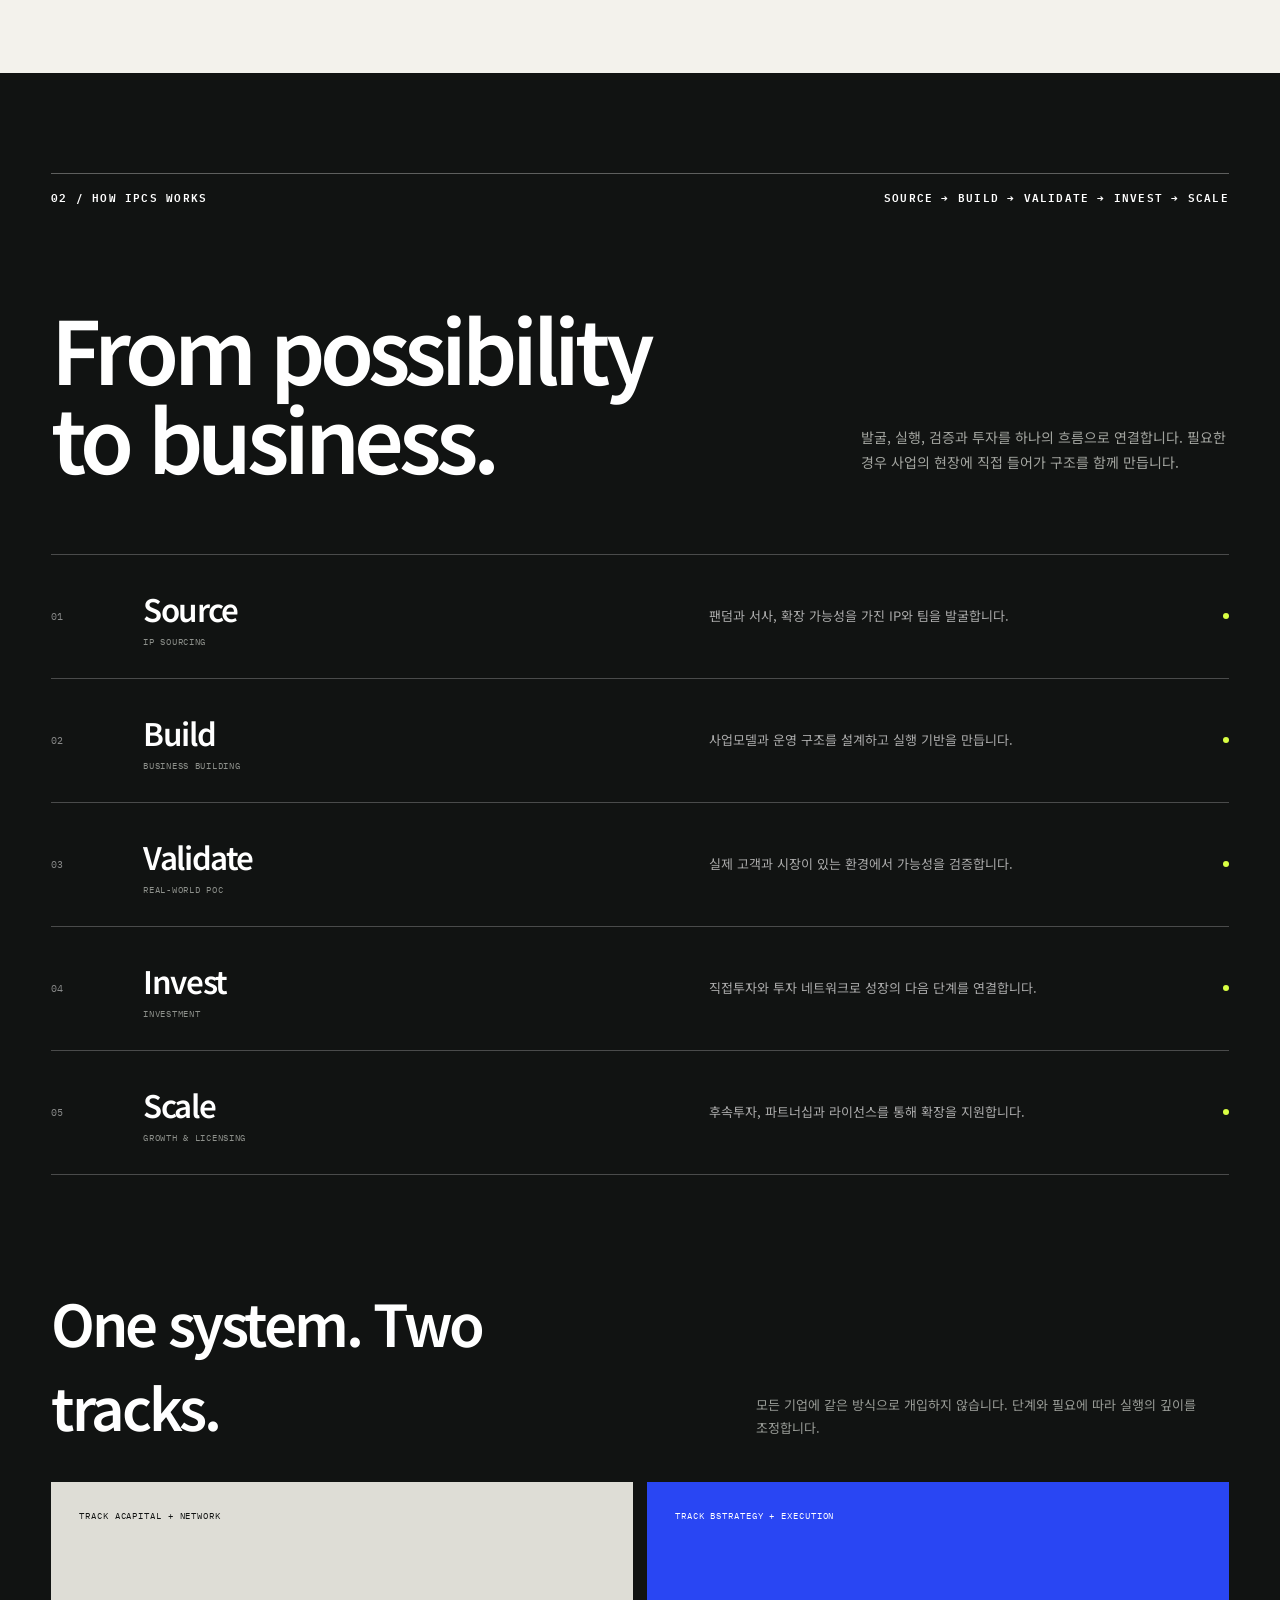
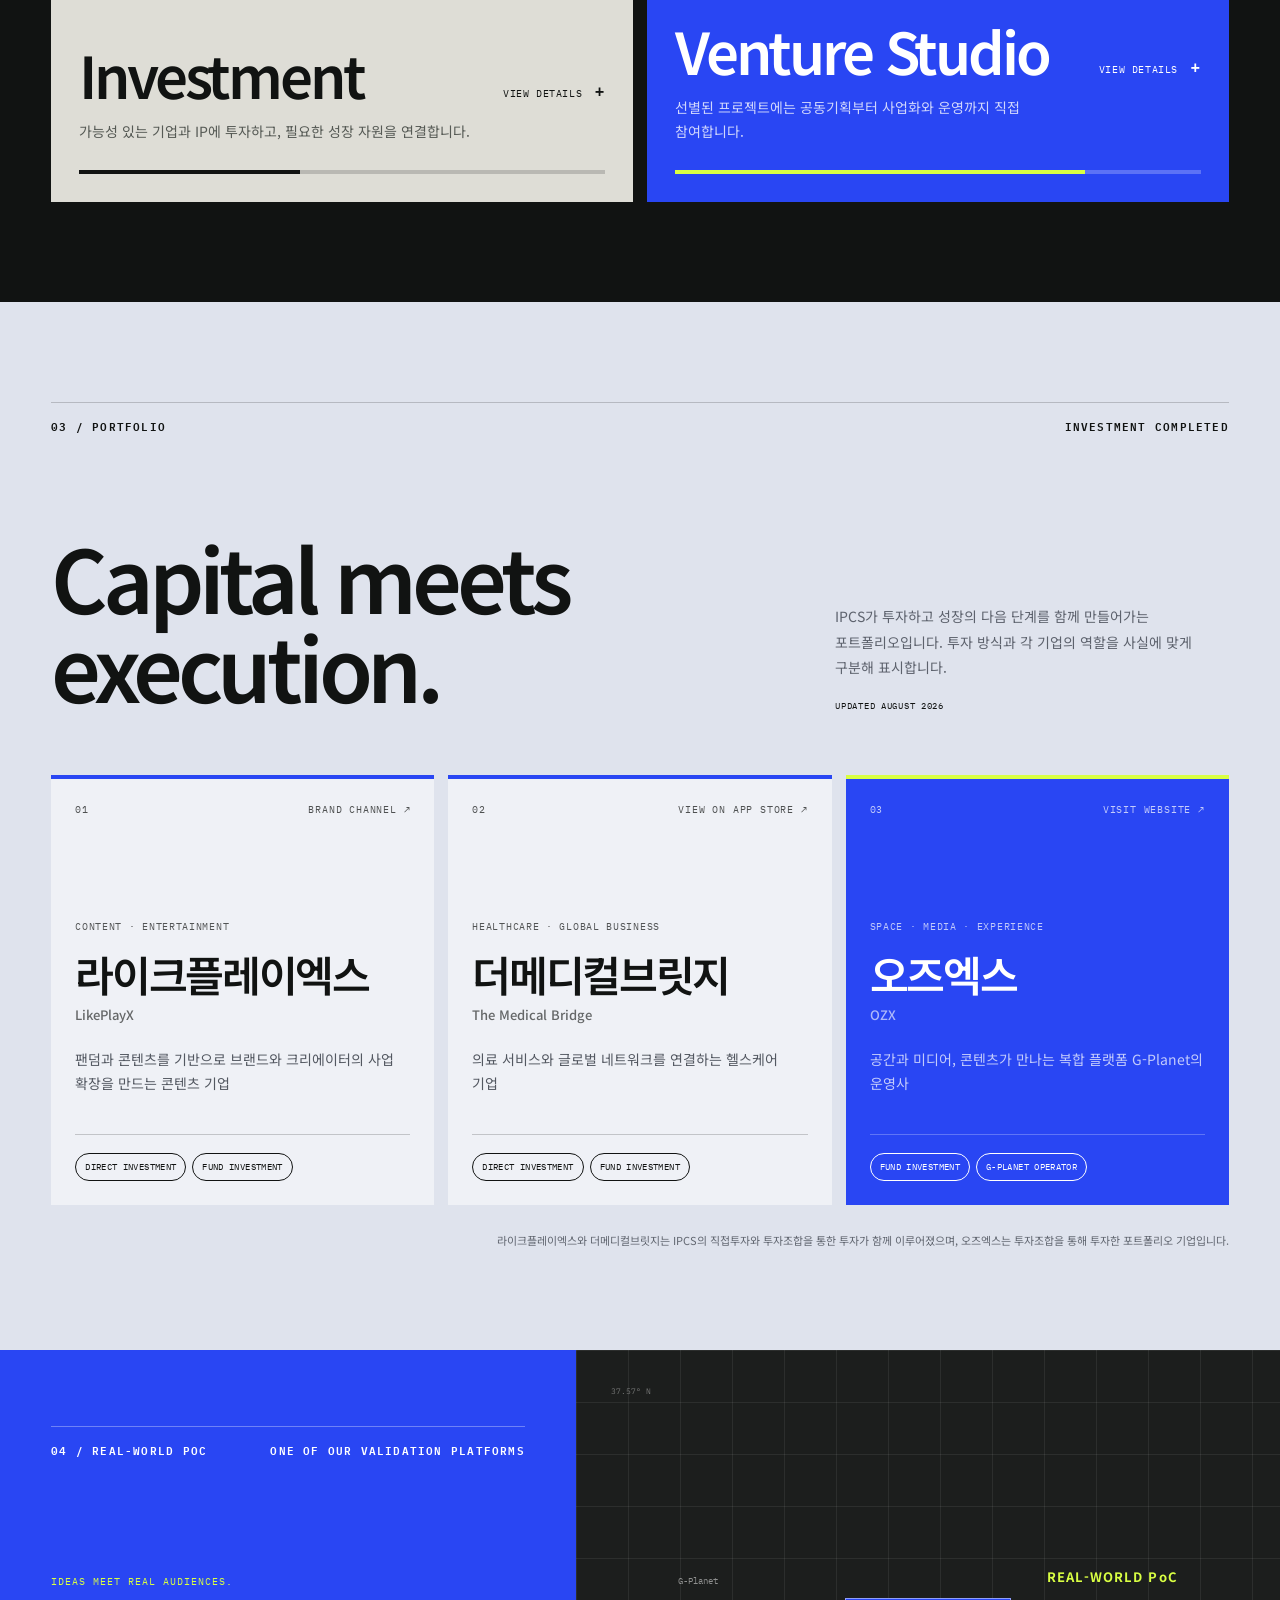
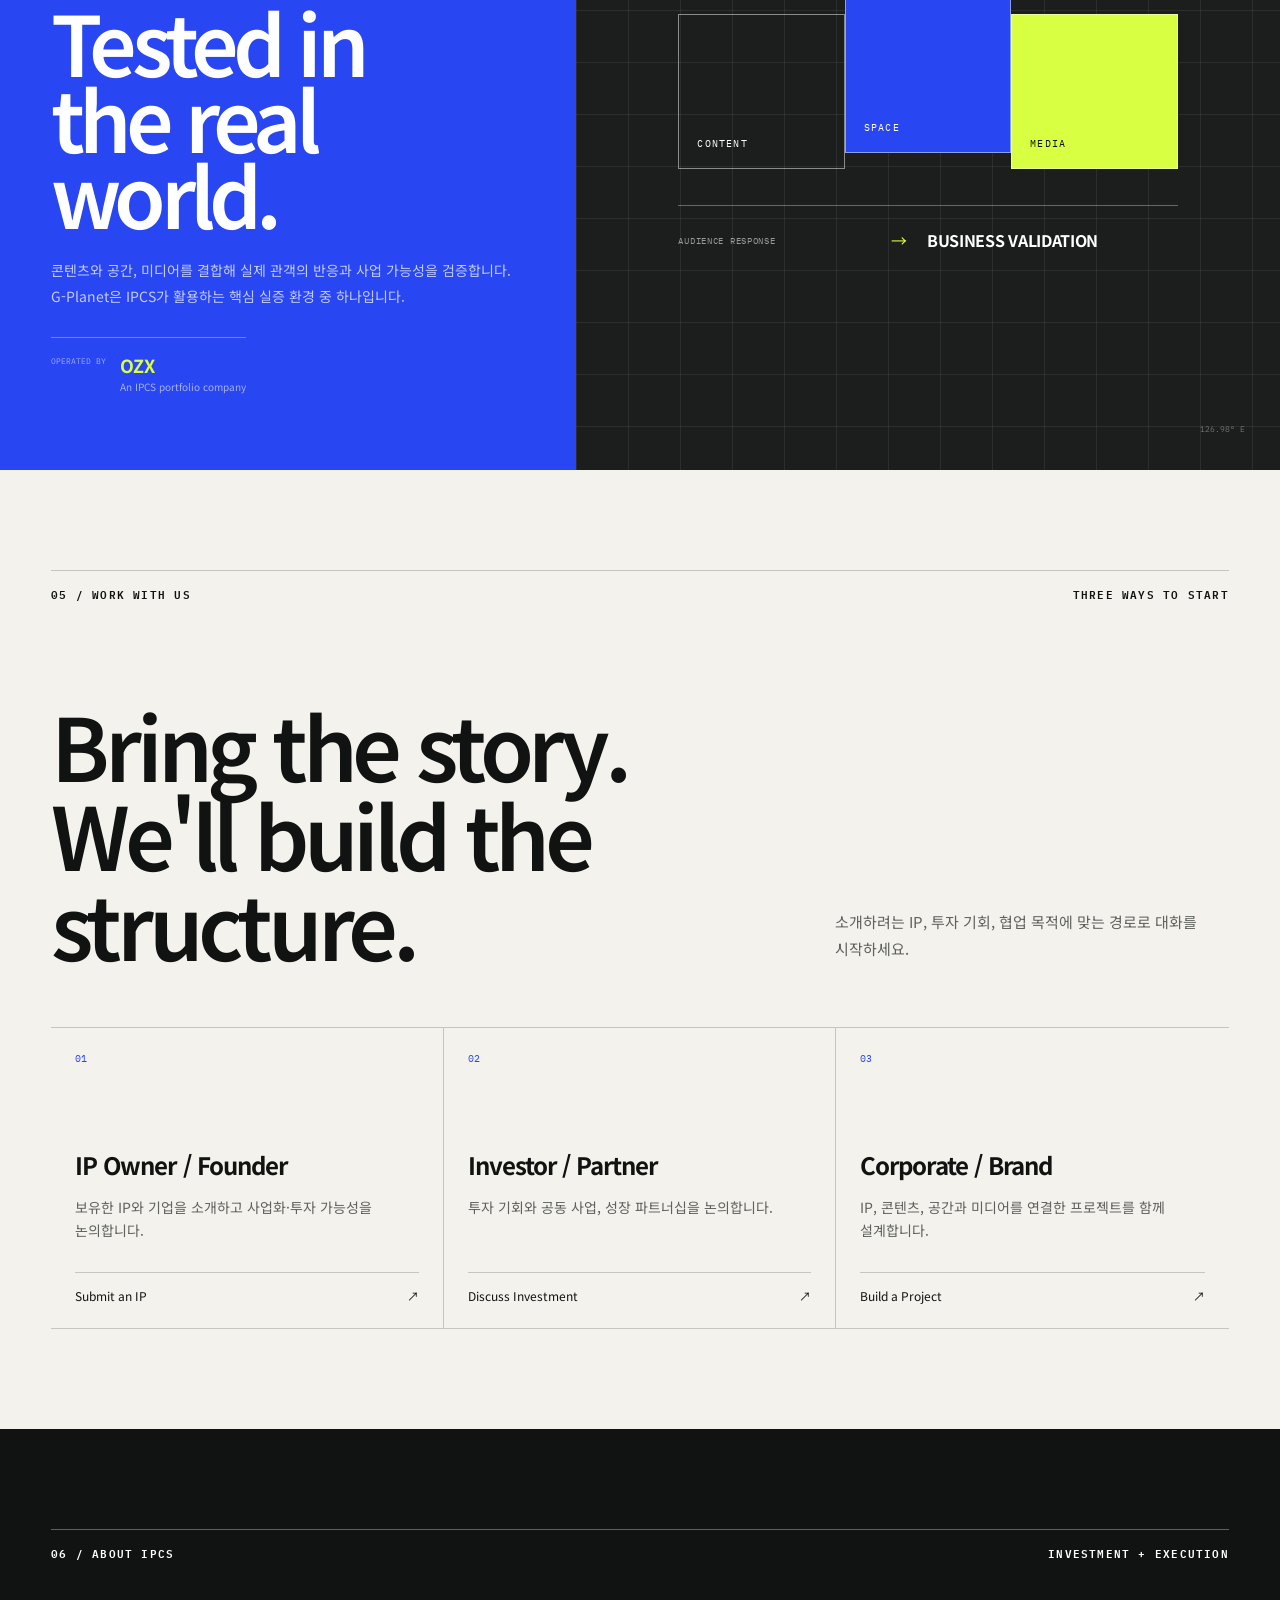
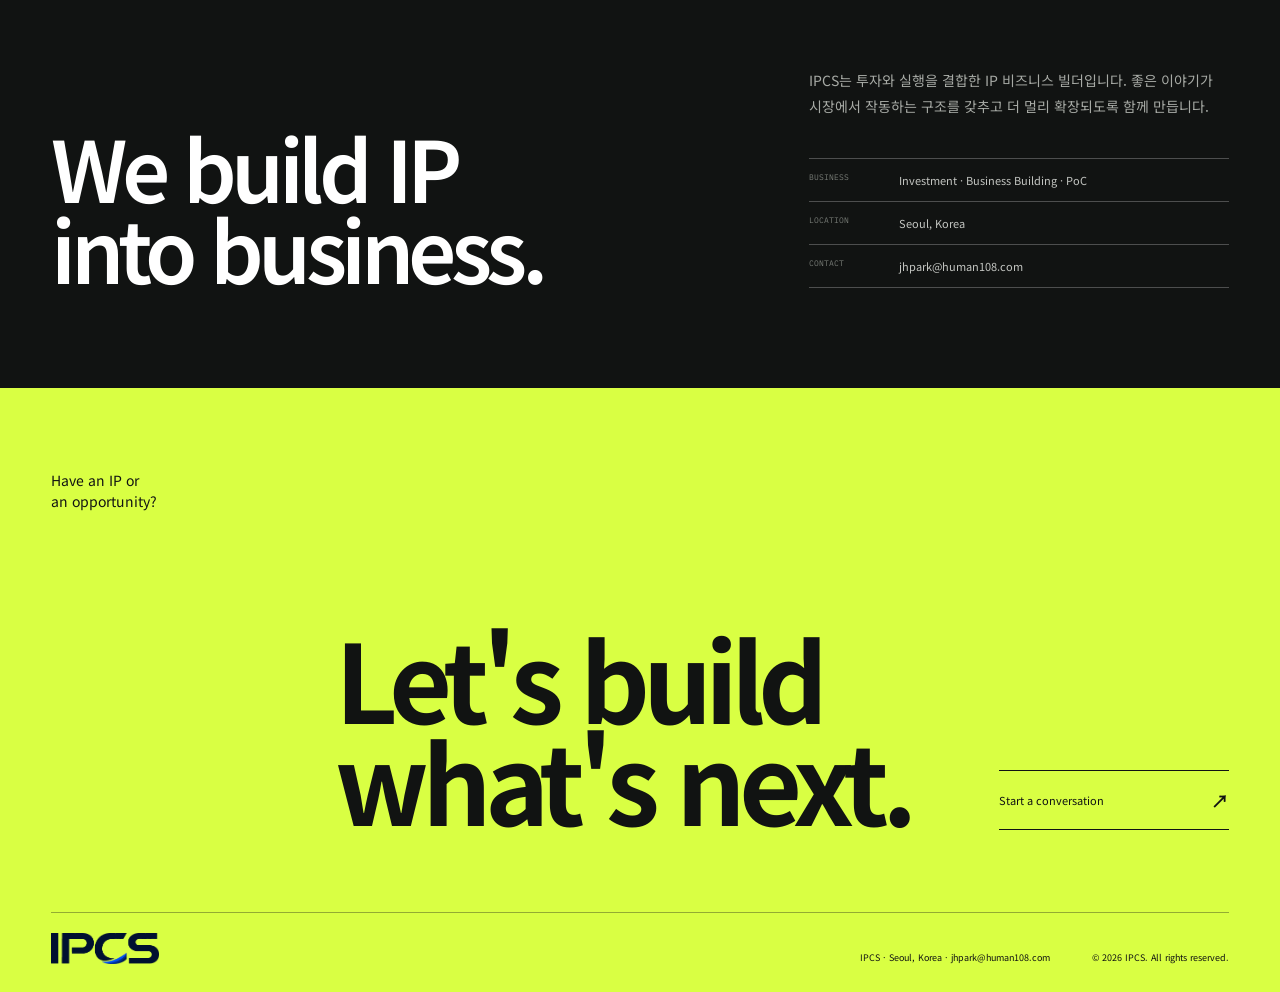
==== commit 40c8cc1c: "Add files via upload" ====
--- a/docs/index.html
+++ b/docs/index.html
@@ -1,16 +1,15 @@
-<!doctype html>
-<html lang="ko">
-  <head>
-    <meta charset="UTF-8" />
-    <meta name="viewport" content="width=device-width, initial-scale=1.0" />
-    <meta name="description" content="IPCS는 팬덤과 서사를 가진 IP를 발굴하고, 사업으로 구조화해 검증하고 투자합니다." />
-    <meta name="theme-color" content="#2946f3" />
-    <meta property="og:title" content="IPCS | We build IP into business" />
-    <meta property="og:description" content="좋은 IP를, 사업이 되게 만든다." />
-    <meta property="og:type" content="website" />
+<!DOCTYPE html>
+<html lang="ko"><head><meta http-equiv="Content-Type" content="text/html; charset=UTF-8">
+    
+    <meta name="viewport" content="width=device-width, initial-scale=1.0">
+    <meta name="description" content="IPCS는 팬덤과 서사를 가진 IP를 발굴하고, 사업으로 구조화해 검증하고 투자합니다.">
+    <meta name="theme-color" content="#2946f3">
+    <meta property="og:title" content="IPCS | We build IP into business">
+    <meta property="og:description" content="좋은 IP를, 사업이 되게 만든다.">
+    <meta property="og:type" content="website">
     <title>IPCS | We build IP into business</title>
-    <link rel="icon" href="assets/ipcs-logo.png" />
-    <link rel="stylesheet" href="style.css" />
+    <link rel="icon" href="assets/ipcs-logo.png">
+    <link rel="stylesheet" href="style.css">
     <script src="portfolio-data.js" defer></script>
     <script src="script.js" defer></script>
   </head>
@@ -19,7 +18,7 @@
 
     <header class="site-header" data-header>
       <a class="brand" href="#top" aria-label="IPCS 홈">
-        <img src="assets/ipcs-logo.png" alt="IPCS" width="980" height="284" />
+        <img src="assets/ipcs-logo.png" alt="IPCS" width="980" height="284">
       </a>
       <nav id="site-nav" aria-label="주요 메뉴">
         <a href="#approach">Approach</a>
@@ -32,7 +31,7 @@
         <span class="sr-only">메뉴 열기</span>
         <span></span><span></span>
       </button>
-      <a class="header-cta email-link" href="mailto:jhpark@human108.com" data-subject="IPCS | 홈페이지 문의">
+      <a class="header-cta email-link" href="mailto:jhpark@human108.com?subject=IPCS%20%7C%20%ED%99%88%ED%8E%98%EC%9D%B4%EC%A7%80%20%EB%AC%B8%EC%9D%98" data-subject="IPCS | 홈페이지 문의">
         Contact <span aria-hidden="true">↗</span>
       </a>
     </header>
@@ -52,9 +51,9 @@
         </div>
         <div class="hero-copy">
           <p class="hero-kicker">From story to scale.</p>
-          <h1>좋은 IP를,<br /><em>사업이 되게 만든다.</em></h1>
+          <h1>좋은 IP를,<br><em>사업이 되게 만든다.</em></h1>
           <div class="hero-bottom">
-            <p>IPCS는 팬덤과 서사를 가진 IP를 발굴하고,<br />사업으로 구조화해 검증하고 투자합니다.</p>
+            <p>IPCS는 팬덤과 서사를 가진 IP를 발굴하고,<br>사업으로 구조화해 검증하고 투자합니다.</p>
             <a class="circle-link" href="#approach" aria-label="IPCS의 접근 방식 보기">
               <span>Explore</span><b aria-hidden="true">↓</b>
             </a>
@@ -70,7 +69,7 @@
         <div class="glance-layout">
           <div>
             <p class="section-label">What we build</p>
-            <h2>서사를 발견하고,<br /><span>사업의 구조</span>를 만듭니다.</h2>
+            <h2>서사를 발견하고,<br><span>사업의 구조</span>를 만듭니다.</h2>
           </div>
           <div class="glance-copy">
             <p class="large-copy">IPCS가 말하는 IP는 캐릭터에 한정되지 않습니다. 사람을 움직이는 서사와 팬덤, 다른 시장으로 이어질 확장성을 가진 사업 자산을 뜻합니다.</p>
@@ -90,7 +89,7 @@
           <span>Source → Build → Validate → Invest → Scale</span>
         </div>
         <div class="system-heading">
-          <h2>From possibility<br />to business.</h2>
+          <h2>From possibility<br>to business.</h2>
           <p>발굴, 실행, 검증과 투자를 하나의 흐름으로 연결합니다. 필요한 경우 사업의 현장에 직접 들어가 구조를 함께 만듭니다.</p>
         </div>
         <div class="capability-list">
@@ -104,18 +103,30 @@
           <h3>One system. Two tracks.</h3>
           <p>모든 기업에 같은 방식으로 개입하지 않습니다. 단계와 필요에 따라 실행의 깊이를 조정합니다.</p>
         </div>
-        <div class="tracks">
-          <article>
-            <div class="track-top"><span>Track A</span><span>Capital + Network</span></div>
-            <h3>Investment</h3>
-            <p>가능성 있는 기업과 IP에 투자하고, 필요한 성장 자원을 연결합니다.</p>
-            <div class="track-line"><i></i></div>
+        <div class="tracks" data-tracks>
+          <article class="track-card">
+            <button class="track-toggle" type="button" aria-expanded="false" aria-controls="track-a-detail">
+              <span class="track-top"><span>Track A</span><span>Capital + Network</span></span>
+              <span class="track-summary"><strong>Investment</strong><span class="track-action">View details <b aria-hidden="true">+</b></span></span>
+              <span class="track-lead">가능성 있는 기업과 IP에 투자하고, 필요한 성장 자원을 연결합니다.</span>
+              <span class="track-line" aria-hidden="true"><i></i></span>
+            </button>
+            <div class="track-detail" id="track-a-detail" hidden>
+              <p>기업의 자율적인 운영을 존중하며 투자와 성장 연결에 집중하는 방식입니다.</p>
+              <ul><li>직접투자 및 투자조합 연계</li><li>후속투자·전략 파트너 연결</li><li>필요한 범위의 경영·사업 자문</li></ul>
+            </div>
           </article>
-          <article>
-            <div class="track-top"><span>Track B</span><span>Strategy + Execution</span></div>
-            <h3>Venture Studio</h3>
-            <p>선별된 프로젝트에는 공동기획부터 사업화와 운영까지 직접 참여합니다.</p>
-            <div class="track-line"><i></i></div>
+          <article class="track-card">
+            <button class="track-toggle" type="button" aria-expanded="false" aria-controls="track-b-detail">
+              <span class="track-top"><span>Track B</span><span>Strategy + Execution</span></span>
+              <span class="track-summary"><strong>Venture Studio</strong><span class="track-action">View details <b aria-hidden="true">+</b></span></span>
+              <span class="track-lead">선별된 프로젝트에는 공동기획부터 사업화와 운영까지 직접 참여합니다.</span>
+              <span class="track-line" aria-hidden="true"><i></i></span>
+            </button>
+            <div class="track-detail" id="track-b-detail" hidden>
+              <p>IPCS가 사업의 현장에 들어가 실행 구조를 함께 만드는 방식입니다.</p>
+              <ul><li>공동기획 및 사업모델 설계</li><li>PoC·운영 구조 구축과 실행</li><li>투자·라이선스·성장 전략 연결</li></ul>
+            </div>
           </article>
         </div>
       </section>
@@ -126,7 +137,7 @@
           <span>Investment completed</span>
         </div>
         <div class="portfolio-heading">
-          <h2>Capital meets<br />execution.</h2>
+          <h2>Capital meets<br>execution.</h2>
           <div>
             <p>IPCS가 투자하고 성장의 다음 단계를 함께 만들어가는 포트폴리오입니다. 투자 방식과 각 기업의 역할을 사실에 맞게 구분해 표시합니다.</p>
             <span>Updated August 2026</span>
@@ -145,7 +156,7 @@
           </div>
           <div>
             <p class="platform-label">Ideas meet real audiences.</p>
-            <h2>Tested in<br />the real world.</h2>
+            <h2>Tested in<br>the real world.</h2>
             <p class="platform-description">콘텐츠와 공간, 미디어를 결합해 실제 관객의 반응과 사업 가능성을 검증합니다. G-Planet은 IPCS가 활용하는 핵심 실증 환경 중 하나입니다.</p>
             <div class="operator-note">
               <span>Operated by</span><strong>OZX</strong><p>An IPCS portfolio company</p>
@@ -163,20 +174,20 @@
       <section class="partners section-pad">
         <div class="eyebrow"><span>05 / Work with us</span><span>Three ways to start</span></div>
         <div class="partners-heading">
-          <h2>Bring the story.<br />We'll build the structure.</h2>
+          <h2>Bring the story.<br>We'll build the structure.</h2>
           <p>소개하려는 IP, 투자 기회, 협업 목적에 맞는 경로로 대화를 시작하세요.</p>
         </div>
         <div class="partner-cards">
-          <article><span>01</span><h3>IP Owner / Founder</h3><p>보유한 IP와 기업을 소개하고 사업화·투자 가능성을 논의합니다.</p><a class="email-link" href="mailto:jhpark@human108.com" data-subject="IPCS | IP·기업 소개">Submit an IP <span aria-hidden="true">↗</span></a></article>
-          <article><span>02</span><h3>Investor / Partner</h3><p>투자 기회와 공동 사업, 성장 파트너십을 논의합니다.</p><a class="email-link" href="mailto:jhpark@human108.com" data-subject="IPCS | 투자·파트너십 문의">Discuss Investment <span aria-hidden="true">↗</span></a></article>
-          <article><span>03</span><h3>Corporate / Brand</h3><p>IP, 콘텐츠, 공간과 미디어를 연결한 프로젝트를 함께 설계합니다.</p><a class="email-link" href="mailto:jhpark@human108.com" data-subject="IPCS | 프로젝트 협업 문의">Build a Project <span aria-hidden="true">↗</span></a></article>
+          <article><span>01</span><h3>IP Owner / Founder</h3><p>보유한 IP와 기업을 소개하고 사업화·투자 가능성을 논의합니다.</p><a class="email-link" href="mailto:jhpark@human108.com?subject=IPCS%20%7C%20IP%C2%B7%EA%B8%B0%EC%97%85%20%EC%86%8C%EA%B0%9C" data-subject="IPCS | IP·기업 소개">Submit an IP <span aria-hidden="true">↗</span></a></article>
+          <article><span>02</span><h3>Investor / Partner</h3><p>투자 기회와 공동 사업, 성장 파트너십을 논의합니다.</p><a class="email-link" href="mailto:jhpark@human108.com?subject=IPCS%20%7C%20%ED%88%AC%EC%9E%90%C2%B7%ED%8C%8C%ED%8A%B8%EB%84%88%EC%8B%AD%20%EB%AC%B8%EC%9D%98" data-subject="IPCS | 투자·파트너십 문의">Discuss Investment <span aria-hidden="true">↗</span></a></article>
+          <article><span>03</span><h3>Corporate / Brand</h3><p>IP, 콘텐츠, 공간과 미디어를 연결한 프로젝트를 함께 설계합니다.</p><a class="email-link" href="mailto:jhpark@human108.com?subject=IPCS%20%7C%20%ED%94%84%EB%A1%9C%EC%A0%9D%ED%8A%B8%20%ED%98%91%EC%97%85%20%EB%AC%B8%EC%9D%98" data-subject="IPCS | 프로젝트 협업 문의">Build a Project <span aria-hidden="true">↗</span></a></article>
         </div>
       </section>
 
       <section class="about section-pad" id="about">
         <div class="eyebrow light"><span>06 / About IPCS</span><span>Investment + Execution</span></div>
         <div class="about-grid">
-          <h2>We build IP<br />into business.</h2>
+          <h2>We build IP<br>into business.</h2>
           <div>
             <p>IPCS는 투자와 실행을 결합한 IP 비즈니스 빌더입니다. 좋은 이야기가 시장에서 작동하는 구조를 갖추고 더 멀리 확장되도록 함께 만듭니다.</p>
             <dl class="company-profile">
@@ -191,15 +202,16 @@
 
     <footer id="contact">
       <div class="footer-top">
-        <span>Have an IP or<br />an opportunity?</span>
-        <h2>Let's build<br />what's next.</h2>
-        <a class="footer-contact email-link" href="mailto:jhpark@human108.com" data-subject="IPCS | 홈페이지 문의"><span>Start a conversation</span><b aria-hidden="true">↗</b></a>
+        <span>Have an IP or<br>an opportunity?</span>
+        <h2>Let's build<br>what's next.</h2>
+        <a class="footer-contact email-link" href="mailto:jhpark@human108.com?subject=IPCS%20%7C%20%ED%99%88%ED%8E%98%EC%9D%B4%EC%A7%80%20%EB%AC%B8%EC%9D%98" data-subject="IPCS | 홈페이지 문의"><span>Start a conversation</span><b aria-hidden="true">↗</b></a>
       </div>
       <div class="footer-bottom">
-        <a class="brand footer-brand" href="#top"><img class="footer-logo" src="assets/ipcs-logo.png" alt="IPCS" width="980" height="284" /></a>
+        <a class="brand footer-brand" href="#top"><img class="footer-logo" src="assets/ipcs-logo.png" alt="IPCS" width="980" height="284"></a>
         <p>IPCS · Seoul, Korea · jhpark@human108.com</p>
         <p>© 2026 IPCS. All rights reserved.</p>
       </div>
     </footer>
-  </body>
-</html>
+  
+
+</body></html>
--- a/docs/style.css
+++ b/docs/style.css
@@ -11,7 +11,7 @@
 
 * { box-sizing: border-box; }
 html { scroll-behavior: smooth; }
-body { margin: 0; background: var(--paper); color: var(--ink); font-family: "Noto Sans KR", Arial, sans-serif; }
+body { margin: 0; background: var(--paper); color: var(--ink); font-family: "Noto Sans KR", Arial, sans-serif; font-size: 16px; word-break: keep-all; overflow-wrap: break-word; }
 a { color: inherit; text-decoration: none; }
 button { font: inherit; }
 .sr-only { position: absolute; width: 1px; height: 1px; padding: 0; margin: -1px; overflow: hidden; clip: rect(0, 0, 0, 0); white-space: nowrap; border: 0; }
@@ -31,11 +31,11 @@
 
 .hero { position: relative; min-height: 760px; height: 100svh; overflow: hidden; background: var(--blue); color: white; padding: 116px 4vw 42px; display: flex; flex-direction: column; }
 .hero::before { content: ""; position: absolute; inset: 0; background-image: linear-gradient(rgba(255,255,255,.07) 1px, transparent 1px), linear-gradient(90deg, rgba(255,255,255,.07) 1px, transparent 1px); background-size: 12.5vw 12.5vw; mask-image: linear-gradient(to bottom, black, transparent 78%); }
-.eyebrow { position: relative; display: flex; justify-content: space-between; padding: 14px 0; border-top: 1px solid var(--line); font: 600 9px/1 "IBM Plex Mono", monospace; letter-spacing: .13em; text-transform: uppercase; }
+.eyebrow { position: relative; display: flex; justify-content: space-between; gap: 24px; padding: 16px 0; border-top: 1px solid var(--line); font: 600 11px/1.35 "IBM Plex Mono", monospace; letter-spacing: .11em; text-transform: uppercase; }
 .eyebrow.light { border-color: rgba(255,255,255,.32); }
 .hero-copy { position: relative; z-index: 2; margin-top: auto; }
-.hero-kicker { margin: 0 0 20px; color: rgba(255,255,255,.66); font: 10px "IBM Plex Mono", monospace; letter-spacing: .12em; text-transform: uppercase; }
-.hero h1 { margin: 0; max-width: 1120px; font-size: clamp(62px, 8vw, 132px); line-height: .94; font-weight: 600; letter-spacing: -.07em; }
+.hero-kicker { margin: 0 0 22px; color: rgba(255,255,255,.72); font: 11px/1.5 "IBM Plex Mono", monospace; letter-spacing: .12em; text-transform: uppercase; }
+.hero h1 { margin: 0; max-width: 1120px; font-size: clamp(62px, 8vw, 132px); line-height: 1.04; font-weight: 600; letter-spacing: -.065em; }
 .hero h1 em { color: var(--acid); font-style: normal; }
 .hero-bottom { display: flex; align-items: end; justify-content: space-between; margin-top: 32px; }
 .hero-bottom p { margin: 0; color: rgba(255,255,255,.72); font-size: 15px; line-height: 1.7; }
@@ -52,21 +52,21 @@
 @keyframes drift { 0%,100% { transform: translateY(0); } 50% { transform: translateY(9px); } }
 
 .section-pad { padding: 100px 4vw; }
-.section-label { margin: 0 0 26px; color: var(--blue); font: 10px "IBM Plex Mono", monospace; letter-spacing: .1em; text-transform: uppercase; }
+.section-label { margin: 0 0 26px; color: var(--blue); font: 11px/1.5 "IBM Plex Mono", monospace; letter-spacing: .1em; text-transform: uppercase; }
 .glance-layout { display: grid; grid-template-columns: 1.1fr .9fr; gap: 10vw; margin-top: 92px; }
 .glance h2 { margin: 0; font-size: clamp(46px, 5.3vw, 78px); line-height: 1.12; letter-spacing: -.06em; font-weight: 600; }
 .glance h2 span { color: var(--blue); }
 .glance-copy { padding-top: 46px; }
-.glance-copy > p { color: #666965; font-size: 14px; line-height: 1.8; }
+.glance-copy > p { color: #5c5f5b; font-size: 15px; line-height: 1.8; }
 .glance-copy .large-copy { margin: 0 0 28px; color: var(--ink); font-size: 19px; line-height: 1.7; }
 .glance-facts { margin: 54px 0 0; border-top: 1px solid var(--line); }
 .glance-facts div { display: grid; grid-template-columns: 110px 1fr; padding: 15px 0; border-bottom: 1px solid var(--line); }
-.glance-facts dt { color: #777; font: 9px "IBM Plex Mono", monospace; text-transform: uppercase; }
-.glance-facts dd { margin: 0; font-size: 13px; }
+.glance-facts dt { color: #6b6e69; font: 10px/1.5 "IBM Plex Mono", monospace; text-transform: uppercase; }
+.glance-facts dd { margin: 0; font-size: 14px; }
 
 .system { background: var(--ink); color: white; }
 .system-heading { display: grid; grid-template-columns: 1.3fr .7fr; gap: 10vw; align-items: end; margin: 82px 0 72px; }
-.system-heading h2, .portfolio-heading h2, .partners-heading h2 { margin: 0; font-size: clamp(56px, 6.8vw, 106px); line-height: .93; letter-spacing: -.065em; font-weight: 600; }
+.system-heading h2, .portfolio-heading h2, .partners-heading h2 { margin: 0; font-size: clamp(56px, 6.8vw, 106px); line-height: 1.03; letter-spacing: -.06em; font-weight: 600; }
 .system-heading p, .partners-heading p { margin: 0 0 7px; color: #a2a49f; font-size: 14px; line-height: 1.8; }
 .capability-list { border-top: 1px solid rgba(255,255,255,.24); }
 .capability-list article { display: grid; grid-template-columns: 70px 1.15fr 1fr 24px; align-items: center; gap: 22px; min-height: 124px; border-bottom: 1px solid rgba(255,255,255,.24); }
@@ -78,35 +78,51 @@
 .tracks-intro { display: grid; grid-template-columns: 1.1fr .9fr; gap: 10vw; align-items: end; margin: 105px 0 34px; }
 .tracks-intro h3 { margin: 0; font-size: clamp(38px, 4.5vw, 66px); letter-spacing: -.055em; font-weight: 600; }
 .tracks-intro p { margin: 0 0 8px; color: #989b96; font-size: 13px; line-height: 1.75; }
-.tracks { display: grid; grid-template-columns: 1fr 1fr; gap: 14px; }
-.tracks article { min-height: 320px; padding: 28px; background: #deddd6; color: var(--ink); display: flex; flex-direction: column; }
-.tracks article:nth-child(2) { background: var(--blue); color: white; }
+.tracks { display: grid; grid-template-columns: 1fr 1fr; gap: 14px; align-items: start; }
+.track-card { background: #deddd6; color: var(--ink); }
+.track-card:nth-child(2) { background: var(--blue); color: white; }
+.track-toggle { min-height: 320px; width: 100%; padding: 28px; border: 0; background: transparent; color: inherit; text-align: left; cursor: pointer; display: flex; flex-direction: column; }
+.track-toggle:focus-visible { outline: 3px solid var(--acid); outline-offset: -5px; }
 .track-top { display: flex; justify-content: space-between; font: 9px "IBM Plex Mono", monospace; letter-spacing: .1em; text-transform: uppercase; }
-.tracks h3 { margin: auto 0 16px; font-size: clamp(40px, 4.5vw, 64px); font-weight: 600; letter-spacing: -.055em; }
-.tracks p { width: 75%; margin: 0; color: #60635f; font-size: 13px; line-height: 1.65; }
-.tracks article:nth-child(2) p { color: rgba(255,255,255,.72); }
-.track-line { margin-top: 26px; height: 4px; background: rgba(17,19,18,.18); }
+.track-summary { margin: auto 0 16px; display: flex; align-items: end; justify-content: space-between; gap: 16px; width: 100%; }
+.track-summary strong { font-size: clamp(40px, 4.5vw, 64px); line-height: 1.05; font-weight: 600; letter-spacing: -.055em; }
+.track-action { flex: 0 0 auto; font: 10px/1.4 "IBM Plex Mono", monospace; text-transform: uppercase; letter-spacing: .06em; }
+.track-action b { display: inline-block; margin-left: 6px; font-size: 16px; transition: transform .2s; }
+.track-toggle[aria-expanded="true"] .track-action b { transform: rotate(45deg); }
+.track-lead { display: block; width: 78%; color: #565a55; font-size: 14px; line-height: 1.7; }
+.track-card:nth-child(2) .track-lead { color: rgba(255,255,255,.78); }
+.track-line { display: block; width: 100%; margin-top: 26px; height: 4px; background: rgba(17,19,18,.18); }
 .track-line i { display: block; width: 42%; height: 100%; background: var(--ink); }
-.tracks article:nth-child(2) .track-line { background: rgba(255,255,255,.24); }
-.tracks article:nth-child(2) .track-line i { width: 78%; background: var(--acid); }
+.track-card:nth-child(2) .track-line { background: rgba(255,255,255,.24); }
+.track-card:nth-child(2) .track-line i { width: 78%; background: var(--acid); }
+.track-detail { padding: 0 28px 28px; border-top: 1px solid rgba(17,19,18,.18); }
+.track-card:nth-child(2) .track-detail { border-color: rgba(255,255,255,.24); }
+.track-detail p { margin: 24px 0 14px; width: 88%; color: #4e524d; font-size: 14px; line-height: 1.75; }
+.track-card:nth-child(2) .track-detail p { color: rgba(255,255,255,.78); }
+.track-detail ul { margin: 0; padding: 0; list-style: none; }
+.track-detail li { padding: 10px 0; border-top: 1px solid rgba(17,19,18,.16); font-size: 13px; }
+.track-card:nth-child(2) .track-detail li { border-color: rgba(255,255,255,.2); }
 
 .portfolio { background: var(--mist); }
 .portfolio-heading { display: grid; grid-template-columns: 1.25fr .75fr; gap: 10vw; align-items: end; margin: 82px 0 64px; }
 .portfolio-heading p { margin: 0; color: #5d626d; font-size: 14px; line-height: 1.8; }
 .portfolio-heading div > span { display: block; margin-top: 20px; font: 9px "IBM Plex Mono", monospace; letter-spacing: .08em; text-transform: uppercase; }
 .portfolio-grid { display: grid; grid-template-columns: repeat(3, 1fr); gap: 14px; }
-.portfolio-grid article { min-height: 430px; padding: 24px; background: rgba(255,255,255,.48); display: flex; flex-direction: column; border-top: 4px solid var(--blue); }
+.portfolio-grid article { min-height: 430px; background: rgba(255,255,255,.48); display: flex; flex-direction: column; border-top: 4px solid var(--blue); transition: transform .22s ease, box-shadow .22s ease; }
+.portfolio-grid article:hover, .portfolio-grid article:focus-within { transform: translateY(-6px); box-shadow: 0 18px 40px rgba(17,19,18,.12); }
+.portfolio-link { flex: 1; padding: 24px; display: flex; flex-direction: column; }
+.portfolio-link:focus-visible { outline: 3px solid var(--acid); outline-offset: -6px; }
 .portfolio-grid article.is-platform-operator { background: var(--blue); color: white; border-color: var(--acid); }
-.portfolio-card-top { display: flex; justify-content: space-between; font: 9px "IBM Plex Mono", monospace; letter-spacing: .1em; text-transform: uppercase; opacity: .65; }
+.portfolio-card-top { display: flex; justify-content: space-between; gap: 12px; font: 10px/1.4 "IBM Plex Mono", monospace; letter-spacing: .08em; text-transform: uppercase; opacity: .72; }
 .portfolio-card-copy { margin-top: auto; }
-.portfolio-card-copy > p:first-child { margin: 0 0 18px; font: 9px "IBM Plex Mono", monospace; letter-spacing: .08em; text-transform: uppercase; opacity: .65; }
+.portfolio-card-copy > p:first-child { margin: 0 0 18px; font: 10px/1.5 "IBM Plex Mono", monospace; letter-spacing: .07em; text-transform: uppercase; opacity: .7; }
 .portfolio-card-copy h3 { margin: 0; font-size: clamp(30px, 3.3vw, 48px); line-height: 1.05; letter-spacing: -.055em; font-weight: 600; }
-.portfolio-card-copy strong { display: block; margin-top: 8px; font-size: 12px; font-weight: 500; opacity: .55; }
-.portfolio-description { min-height: 62px; margin: 24px 0 0; color: #5f646d; font-size: 13px; line-height: 1.65; }
+.portfolio-card-copy strong { display: block; margin-top: 9px; font-size: 13px; font-weight: 500; opacity: .62; }
+.portfolio-description { min-height: 62px; margin: 24px 0 0; color: #535861; font-size: 14px; line-height: 1.7; }
 .portfolio-grid article.is-platform-operator .portfolio-description { color: rgba(255,255,255,.72); }
 .tag-list { display: flex; flex-wrap: wrap; gap: 6px; margin-top: 24px; padding-top: 18px; border-top: 1px solid rgba(17,19,18,.2); }
 .portfolio-grid article.is-platform-operator .tag-list { border-color: rgba(255,255,255,.25); }
-.tag-list span { padding: 7px 9px; border: 1px solid currentColor; border-radius: 100px; font: 8px "IBM Plex Mono", monospace; letter-spacing: .05em; text-transform: uppercase; }
+.tag-list span { padding: 7px 9px; border: 1px solid currentColor; border-radius: 100px; font: 9px/1.35 "IBM Plex Mono", monospace; letter-spacing: .04em; text-transform: uppercase; }
 .portfolio-note { max-width: 800px; margin: 26px 0 0 auto; color: #626771; font-size: 11px; line-height: 1.7; text-align: right; }
 .portfolio-fallback { padding: 24px; border: 1px solid var(--line); }
 
@@ -139,14 +155,14 @@
 .c2 { bottom: 5%; right: 5%; }
 
 .partners-heading { display: grid; grid-template-columns: 1.25fr .75fr; gap: 10vw; align-items: end; margin: 82px 0 58px; }
-.partners-heading p { color: #6f726e; }
+.partners-heading p { color: #5f625e; font-size: 15px; }
 .partner-cards { display: grid; grid-template-columns: repeat(3, 1fr); border-top: 1px solid var(--line); border-bottom: 1px solid var(--line); }
 .partner-cards article { min-height: 300px; padding: 24px; border-right: 1px solid var(--line); display: flex; flex-direction: column; }
 .partner-cards article:last-child { border-right: 0; }
-.partner-cards article > span { color: var(--blue); font: 9px "IBM Plex Mono", monospace; }
+.partner-cards article > span { color: var(--blue); font: 10px/1.4 "IBM Plex Mono", monospace; }
 .partner-cards h3 { margin: auto 0 14px; font-size: 24px; letter-spacing: -.04em; }
-.partner-cards p { min-height: 48px; margin: 0; color: #6f726e; font-size: 13px; line-height: 1.65; }
-.partner-cards a { display: flex; justify-content: space-between; margin-top: 28px; padding-top: 14px; border-top: 1px solid var(--line); font-size: 11px; }
+.partner-cards p { min-height: 48px; margin: 0; color: #5f625e; font-size: 14px; line-height: 1.7; }
+.partner-cards a { display: flex; justify-content: space-between; margin-top: 28px; padding-top: 14px; border-top: 1px solid var(--line); font-size: 12px; }
 .partner-cards a:hover, .partner-cards a:focus-visible { color: var(--blue); }
 
 .about { background: var(--ink); color: white; }
@@ -207,20 +223,23 @@
   .header-cta span { display: none; }
   .hero { min-height: 680px; padding-left: 5vw; padding-right: 5vw; }
   .eyebrow span:last-child { display: none; }
-  .hero h1 { font-size: 14.5vw; line-height: .98; }
+  .hero h1 { font-size: clamp(46px, 13.4vw, 68px); line-height: 1.08; letter-spacing: -.055em; text-wrap: balance; }
+  .hero h1 br, .glance h2 br, .system-heading h2 br, .portfolio-heading h2 br, .platform h2 br, .partners-heading h2 br, .about-grid h2 br, .footer-top h2 br { display: none; }
   .hero-bottom { gap: 16px; }
-  .hero-bottom p { font-size: 12px; }
+  .hero-bottom p { max-width: 68%; font-size: 14px; line-height: 1.75; }
+  .hero-bottom p br { display: none; }
   .circle-link { width: 72px; height: 72px; flex: 0 0 auto; }
-  .glance h2 { font-size: 11vw; }
+  .glance h2 { font-size: clamp(40px, 10.5vw, 58px); line-height: 1.18; text-wrap: balance; }
   .glance-copy .large-copy { font-size: 17px; }
   .capability-list article { grid-template-columns: 42px 1fr 20px; gap: 10px; padding: 20px 0; }
   .capability-list article p { grid-column: 2; margin: 0; }
   .cap-marker { grid-row: 1 / span 2; grid-column: 3; }
   .cap-title h3 { font-size: 27px; }
   .tracks { grid-template-columns: 1fr; }
-  .tracks article { min-height: 290px; }
-  .tracks p { width: 92%; }
-  .portfolio-heading h2, .system-heading h2, .partners-heading h2 { font-size: 14vw; }
+  .track-toggle { min-height: 290px; padding: 24px; }
+  .track-lead { width: 94%; }
+  .track-detail { padding: 0 24px 24px; }
+  .portfolio-heading h2, .system-heading h2, .partners-heading h2 { font-size: clamp(46px, 13vw, 66px); line-height: 1.08; text-wrap: balance; }
   .portfolio-note { text-align: left; }
   .platform-copy { min-height: 620px; padding-left: 5vw; padding-right: 5vw; }
   .platform h2 { font-size: 15vw; }
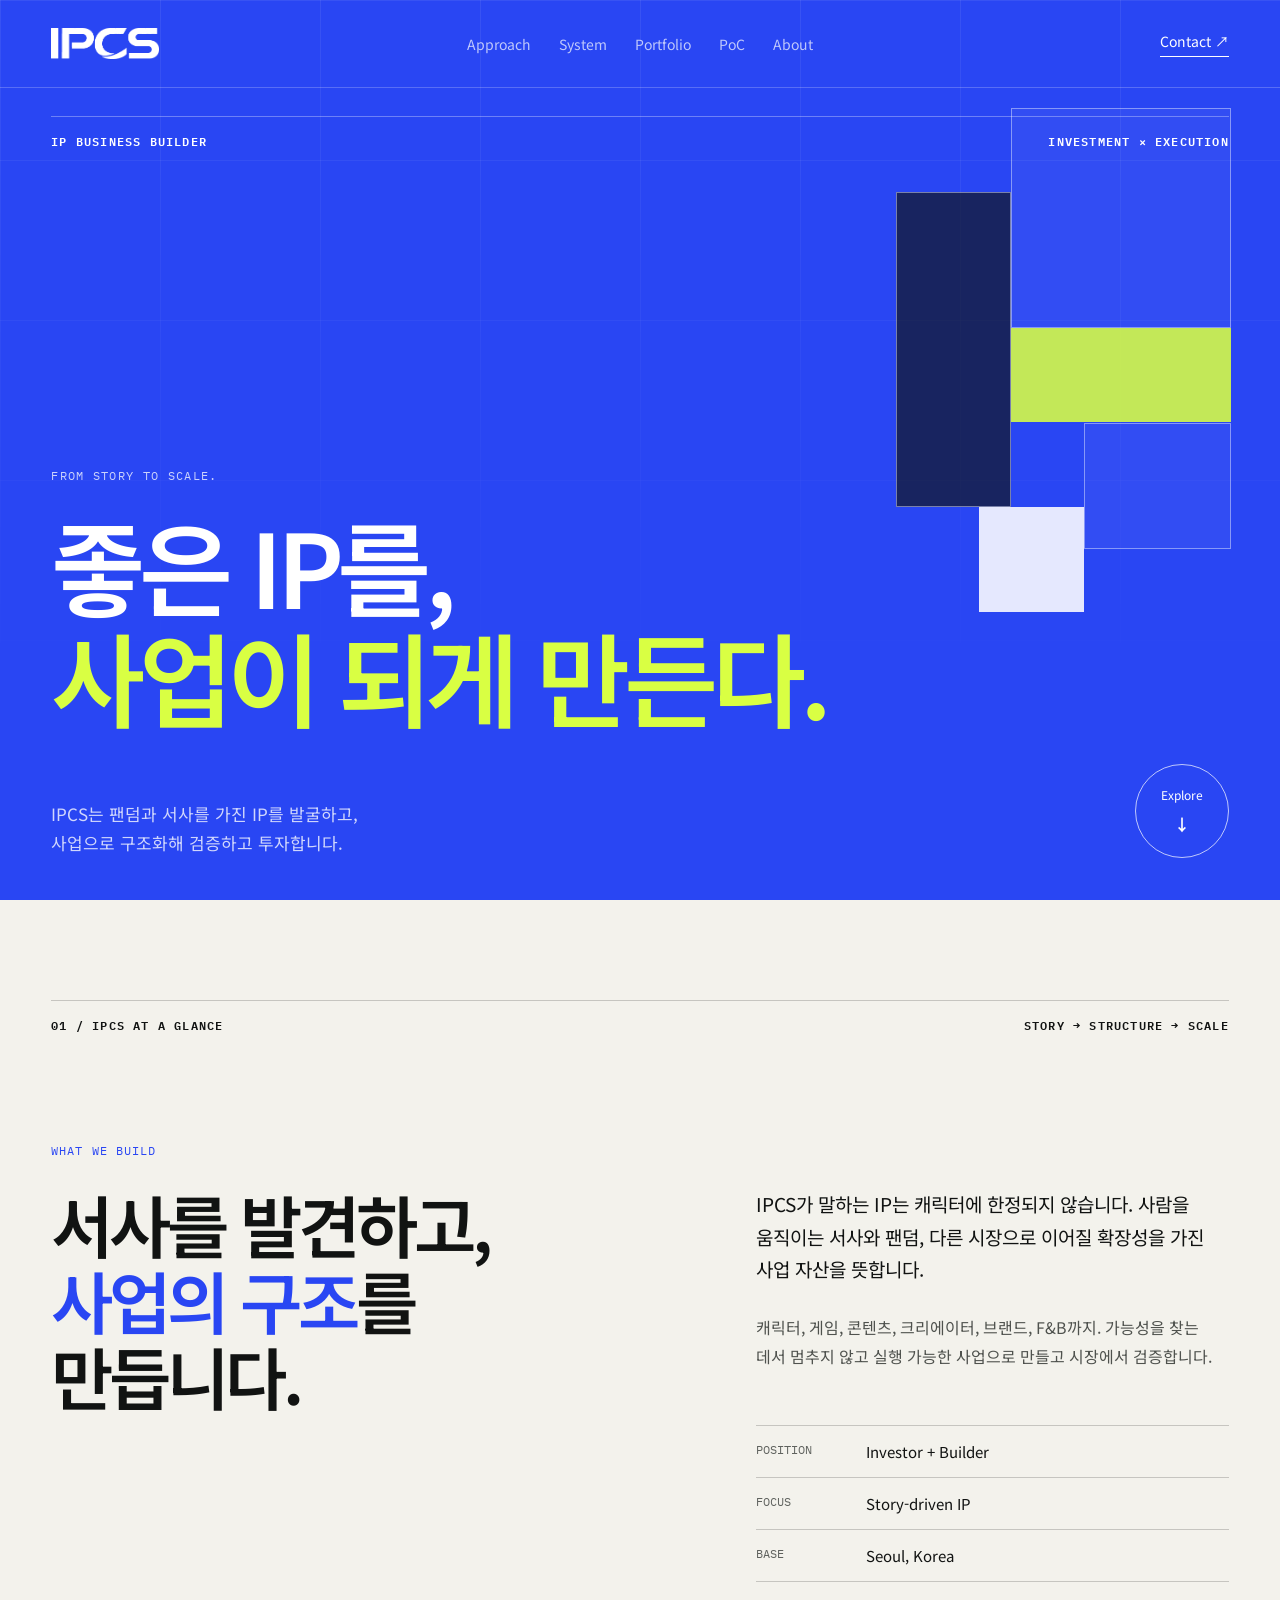
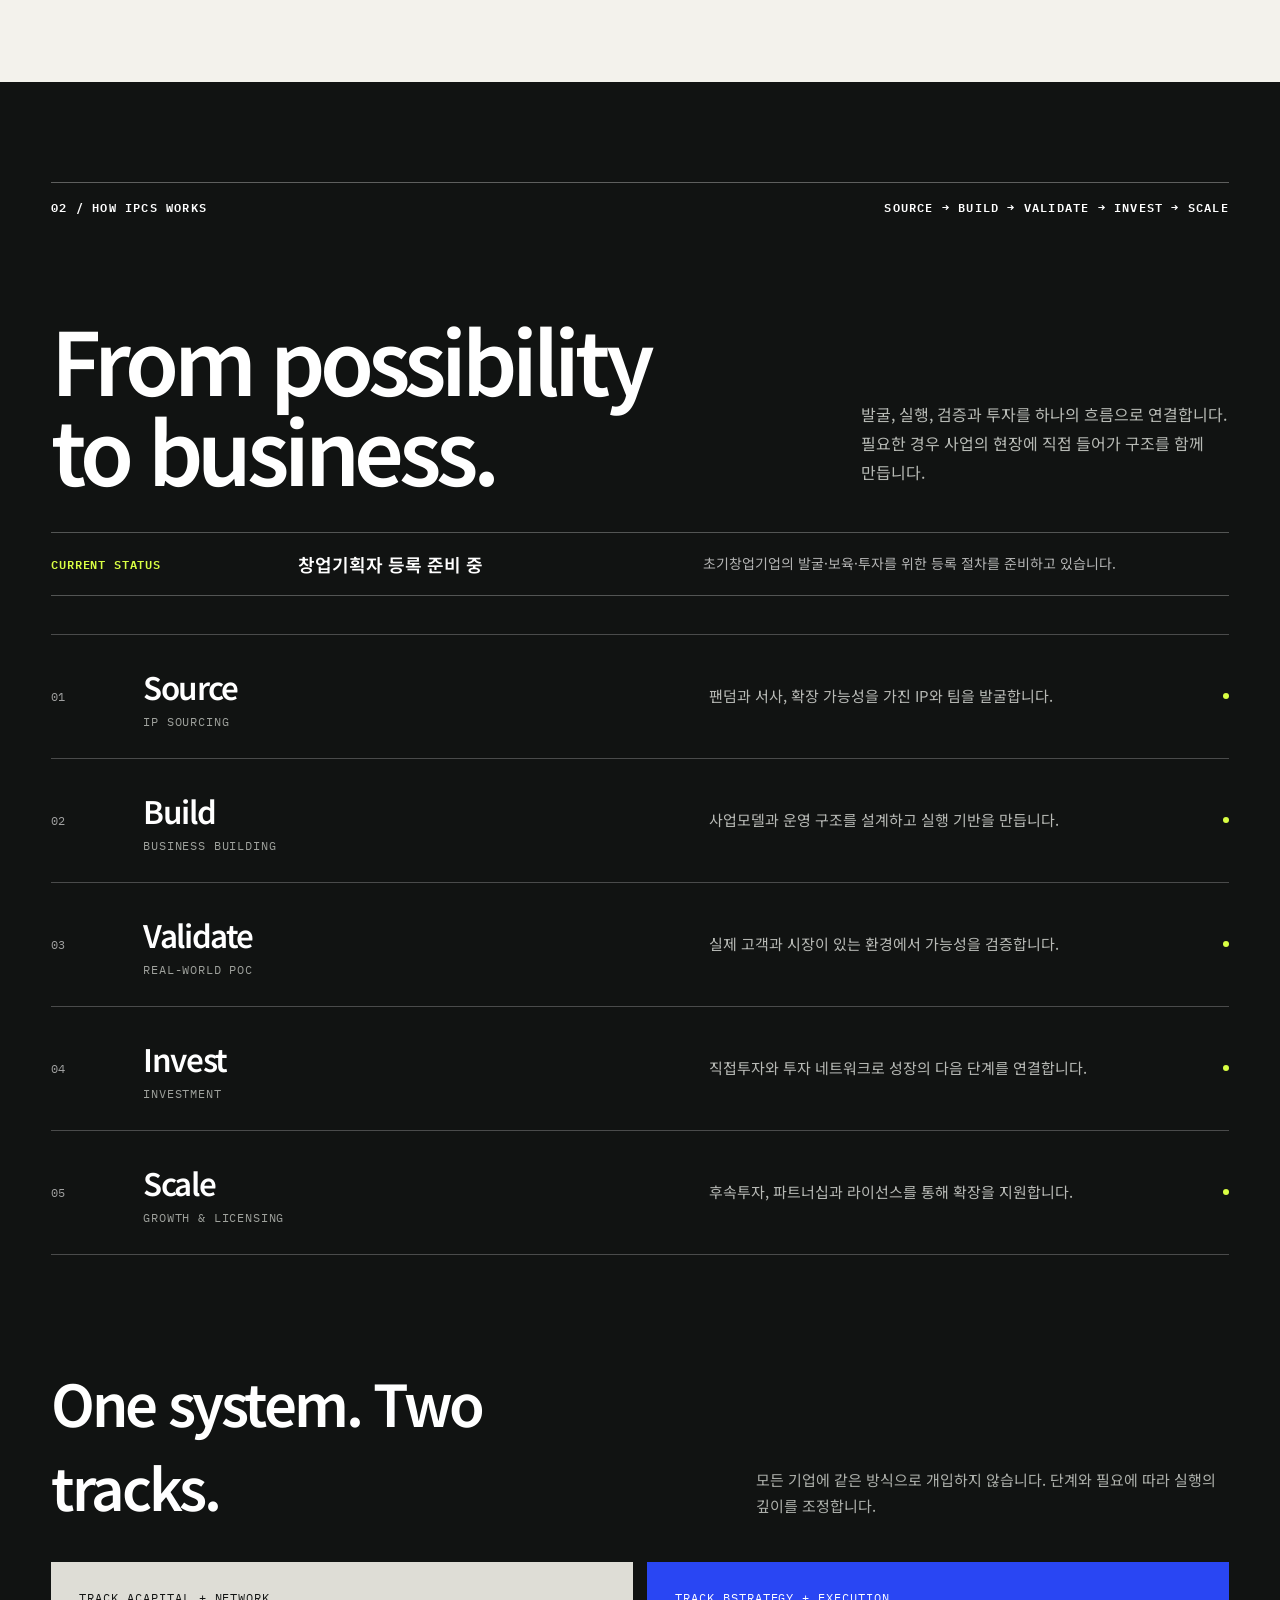
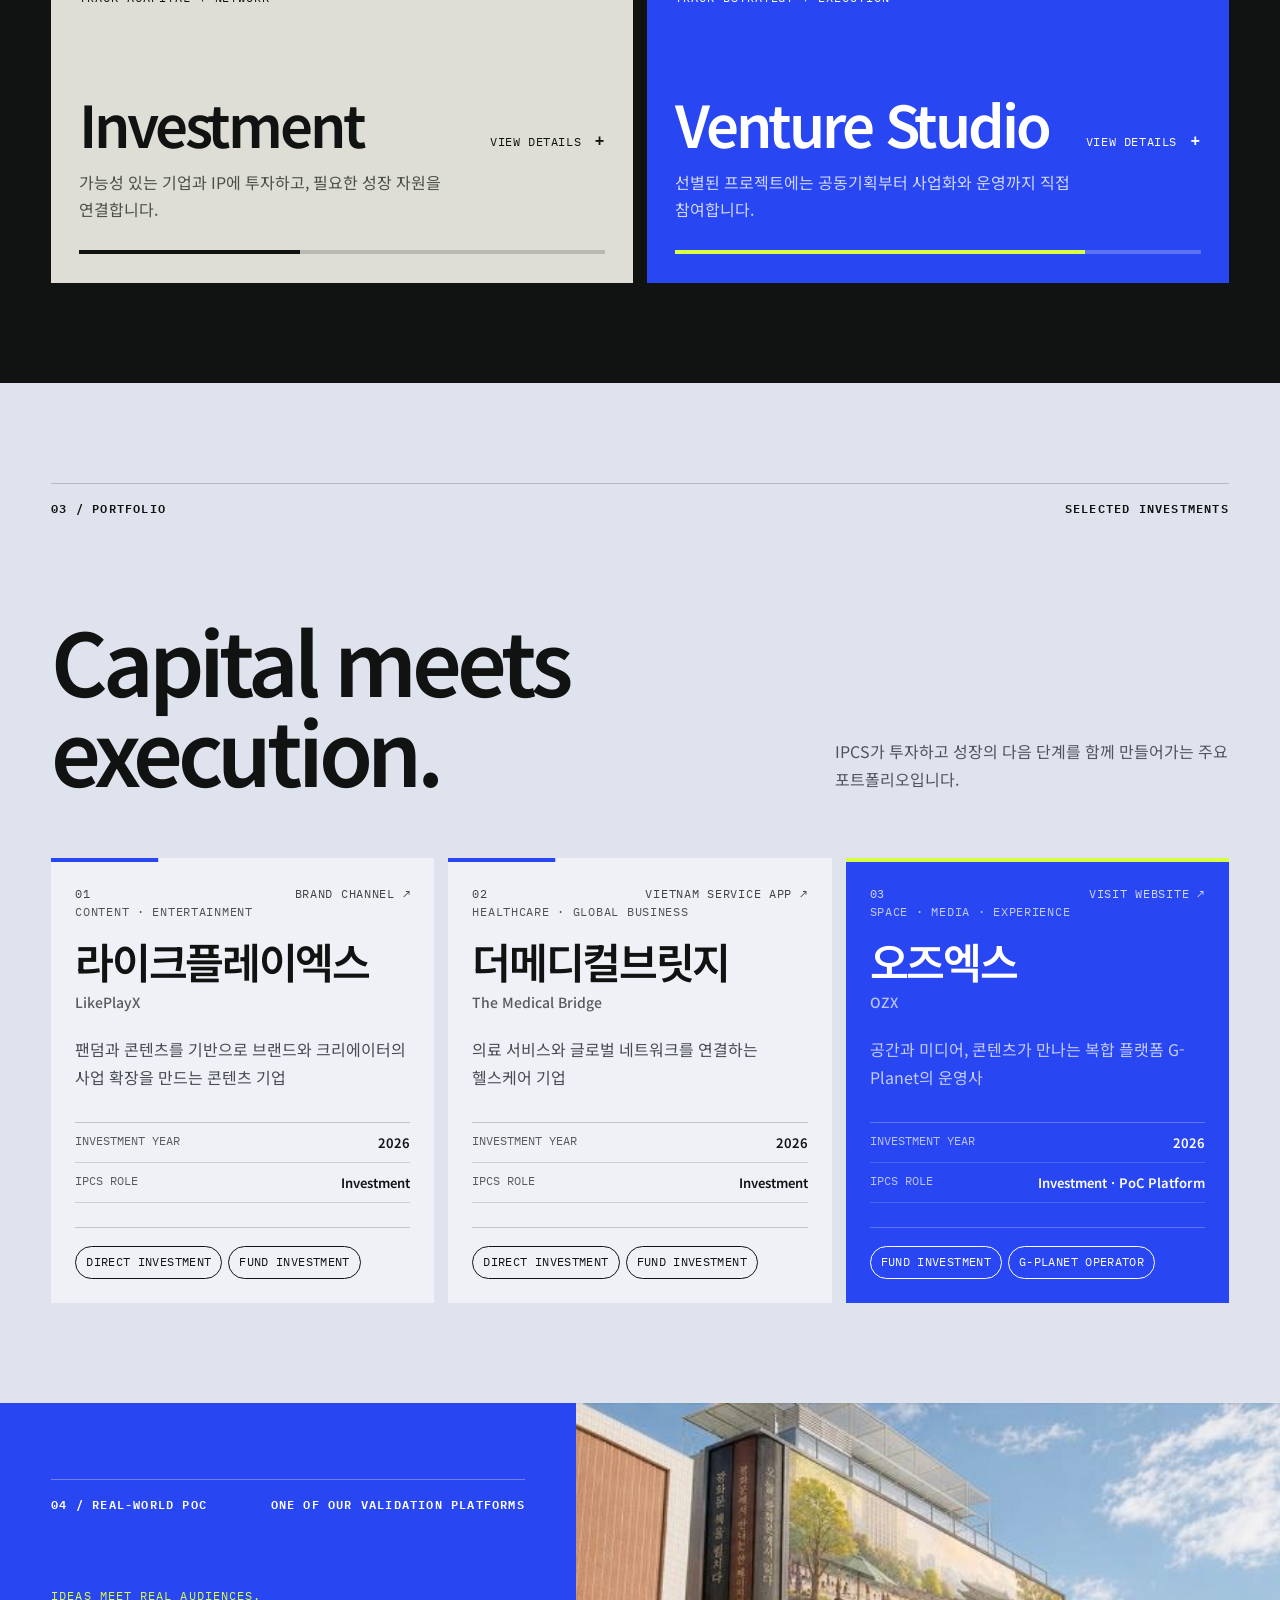
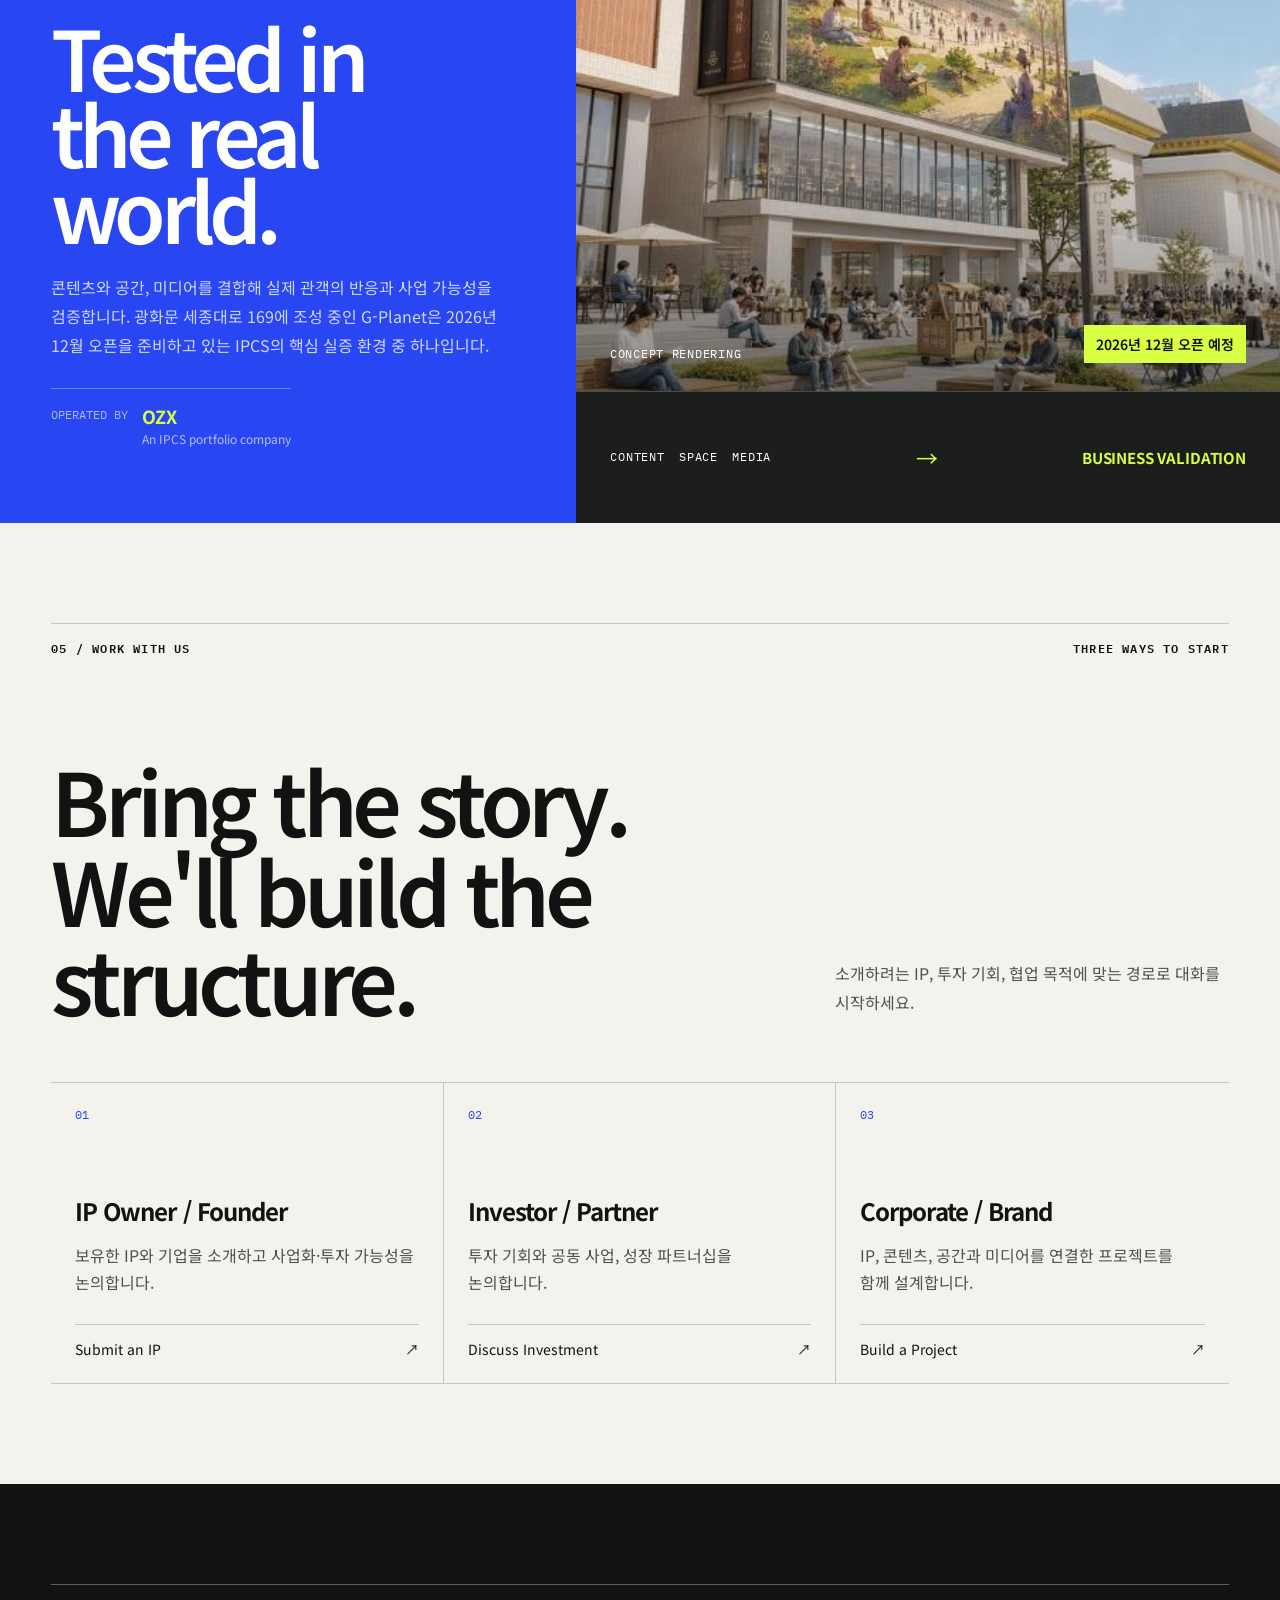
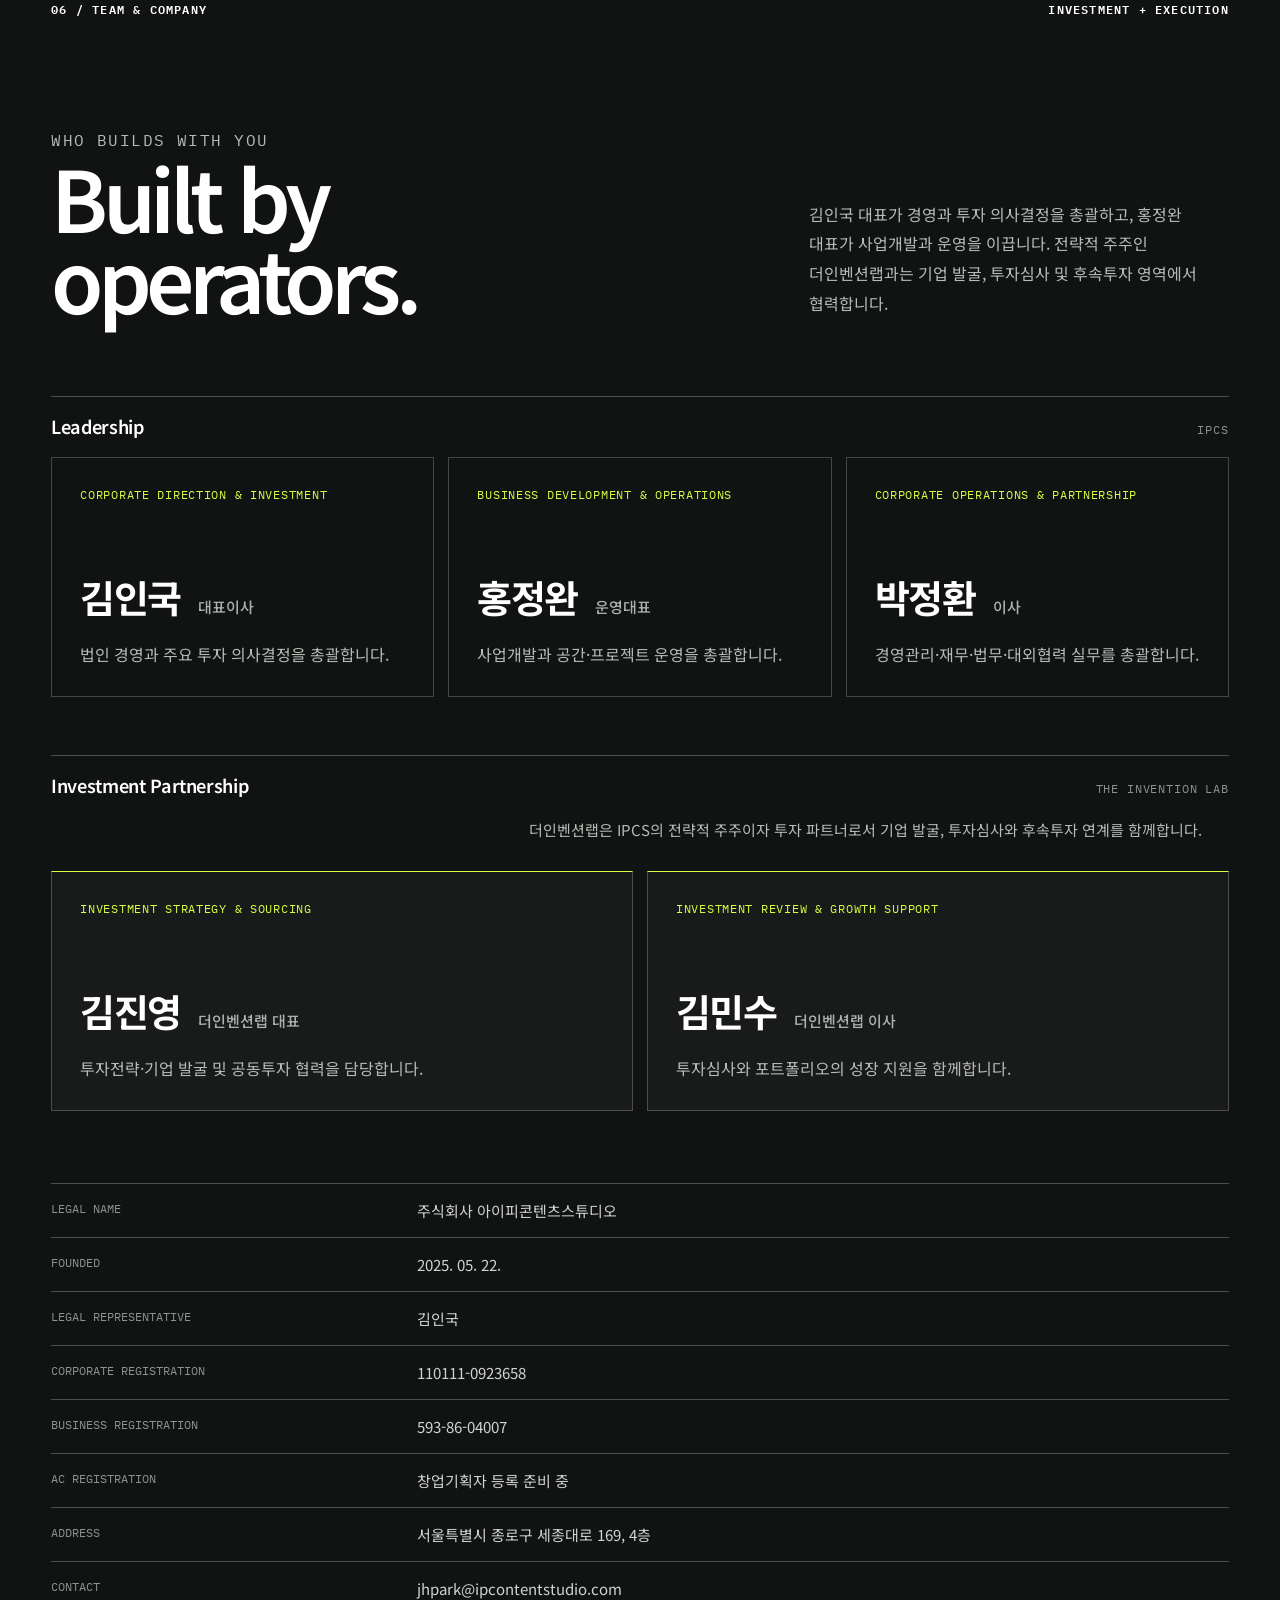
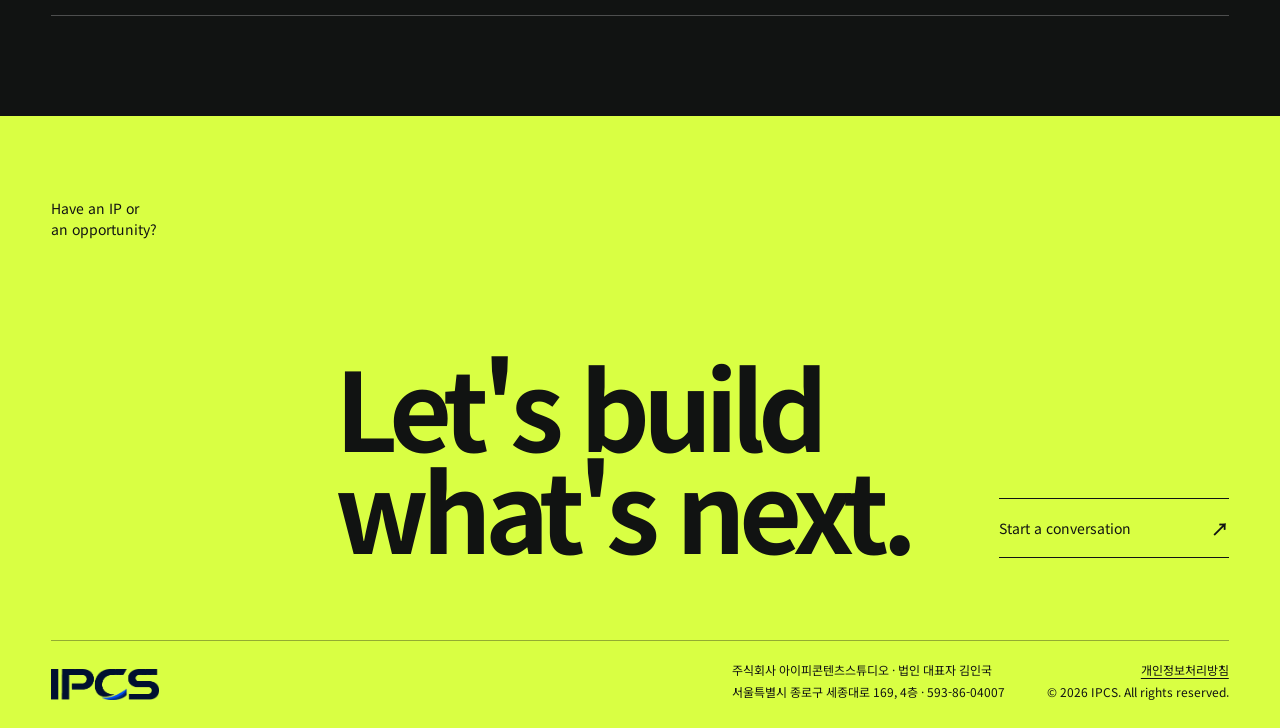
==== commit 7d5f073d: "Add files via upload" ====
--- a/docs/index.html
+++ b/docs/index.html
@@ -7,11 +7,39 @@
     <meta property="og:title" content="IPCS | We build IP into business">
     <meta property="og:description" content="좋은 IP를, 사업이 되게 만든다.">
     <meta property="og:type" content="website">
+    <meta property="og:url" content="https://ipcontentstudio.com/">
+    <meta property="og:image" content="https://ipcontentstudio.com/assets/og-ipcs.png">
+    <meta property="og:image:width" content="1200">
+    <meta property="og:image:height" content="630">
+    <meta name="twitter:card" content="summary_large_image">
+    <meta name="twitter:title" content="IPCS | We build IP into business">
+    <meta name="twitter:description" content="좋은 IP를, 사업이 되게 만든다.">
+    <meta name="twitter:image" content="https://ipcontentstudio.com/assets/og-ipcs.png">
     <title>IPCS | We build IP into business</title>
+    <link rel="canonical" href="https://ipcontentstudio.com/">
     <link rel="icon" href="assets/ipcs-logo.png">
     <link rel="stylesheet" href="style.css">
     <script src="portfolio-data.js" defer></script>
     <script src="script.js" defer></script>
+    <script type="application/ld+json">
+      {
+        "@context": "https://schema.org",
+        "@type": "Organization",
+        "name": "주식회사 아이피콘텐츠스튜디오",
+        "alternateName": "IPCS",
+        "url": "https://ipcontentstudio.com/",
+        "email": "jhpark@ipcontentstudio.com",
+        "foundingDate": "2025-05-22",
+        "taxID": "593-86-04007",
+        "address": {
+          "@type": "PostalAddress",
+          "streetAddress": "세종대로 169, 4층",
+          "addressLocality": "종로구",
+          "addressRegion": "서울특별시",
+          "addressCountry": "KR"
+        }
+      }
+    </script>
   </head>
   <body>
     <a class="skip-link" href="#main-content">본문 바로가기</a>
@@ -31,7 +59,7 @@
         <span class="sr-only">메뉴 열기</span>
         <span></span><span></span>
       </button>
-      <a class="header-cta email-link" href="mailto:jhpark@human108.com?subject=IPCS%20%7C%20%ED%99%88%ED%8E%98%EC%9D%B4%EC%A7%80%20%EB%AC%B8%EC%9D%98" data-subject="IPCS | 홈페이지 문의">
+      <a class="header-cta email-link" href="mailto:jhpark@ipcontentstudio.com?subject=IPCS%20%7C%20%ED%99%88%ED%8E%98%EC%9D%B4%EC%A7%80%20%EB%AC%B8%EC%9D%98" data-subject="IPCS | 홈페이지 문의">
         Contact <span aria-hidden="true">↗</span>
       </a>
     </header>
@@ -91,6 +119,11 @@
         <div class="system-heading">
           <h2>From possibility<br>to business.</h2>
           <p>발굴, 실행, 검증과 투자를 하나의 흐름으로 연결합니다. 필요한 경우 사업의 현장에 직접 들어가 구조를 함께 만듭니다.</p>
+        </div>
+        <div class="registration-status" role="note" aria-label="창업기획자 등록 준비 현황">
+          <span>Current status</span>
+          <strong>창업기획자 등록 준비 중</strong>
+          <p>초기창업기업의 발굴·보육·투자를 위한 등록 절차를 준비하고 있습니다.</p>
         </div>
         <div class="capability-list">
           <article><span class="cap-number">01</span><div class="cap-title"><h3>Source</h3><span>IP Sourcing</span></div><p>팬덤과 서사, 확장 가능성을 가진 IP와 팀을 발굴합니다.</p><span class="cap-marker" aria-hidden="true"></span></article>
@@ -134,18 +167,16 @@
       <section class="portfolio section-pad" id="portfolio">
         <div class="eyebrow">
           <span>03 / Portfolio</span>
-          <span>Investment completed</span>
+          <span>Selected Investments</span>
         </div>
         <div class="portfolio-heading">
           <h2>Capital meets<br>execution.</h2>
           <div>
-            <p>IPCS가 투자하고 성장의 다음 단계를 함께 만들어가는 포트폴리오입니다. 투자 방식과 각 기업의 역할을 사실에 맞게 구분해 표시합니다.</p>
-            <span>Updated August 2026</span>
+            <p>IPCS가 투자하고 성장의 다음 단계를 함께 만들어가는 주요 포트폴리오입니다.</p>
           </div>
         </div>
         <div class="portfolio-grid" id="portfolio-grid" aria-live="polite"></div>
         <noscript><p class="portfolio-fallback">포트폴리오를 확인하려면 브라우저에서 JavaScript를 활성화해 주세요.</p></noscript>
-        <p class="portfolio-note">라이크플레이엑스와 더메디컬브릿지는 IPCS의 직접투자와 투자조합을 통한 투자가 함께 이루어졌으며, 오즈엑스는 투자조합을 통해 투자한 포트폴리오 기업입니다.</p>
       </section>
 
       <section class="platform" id="platform">
@@ -157,17 +188,23 @@
           <div>
             <p class="platform-label">Ideas meet real audiences.</p>
             <h2>Tested in<br>the real world.</h2>
-            <p class="platform-description">콘텐츠와 공간, 미디어를 결합해 실제 관객의 반응과 사업 가능성을 검증합니다. G-Planet은 IPCS가 활용하는 핵심 실증 환경 중 하나입니다.</p>
+            <p class="platform-description">콘텐츠와 공간, 미디어를 결합해 실제 관객의 반응과 사업 가능성을 검증합니다. 광화문 세종대로 169에 조성 중인 G-Planet은 2026년 12월 오픈을 준비하고 있는 IPCS의 핵심 실증 환경 중 하나입니다.</p>
             <div class="operator-note">
               <span>Operated by</span><strong>OZX</strong><p>An IPCS portfolio company</p>
             </div>
           </div>
         </div>
-        <div class="platform-visual" role="img" aria-label="G-Planet 실증 구조: 콘텐츠, 공간, 미디어가 실제 관객을 만나 사업 가능성을 검증합니다.">
-          <div class="poc-title"><span>G-Planet</span><strong>REAL-WORLD PoC</strong></div>
-          <div class="poc-system"><span>CONTENT</span><span>SPACE</span><span>MEDIA</span></div>
-          <div class="poc-result"><span>AUDIENCE RESPONSE</span><i aria-hidden="true">→</i><strong>BUSINESS VALIDATION</strong></div>
-          <span class="coordinate c1">37.57° N</span><span class="coordinate c2">126.98° E</span>
+        <div class="platform-visual">
+          <figure class="gplanet-media">
+            <img src="assets/gplanet-concept-2026.jpg" alt="서울 광화문 G-Planet 외관 계획 조감도" width="636" height="415">
+            <figcaption>
+              <span>Concept rendering</span>
+              <strong>2026년 12월 오픈 예정</strong>
+            </figcaption>
+          </figure>
+          <div class="poc-flow" aria-label="콘텐츠, 공간, 미디어를 실제 관객 반응과 사업 검증으로 연결하는 G-Planet 실증 구조">
+            <span>CONTENT</span><span>SPACE</span><span>MEDIA</span><i aria-hidden="true">→</i><strong>BUSINESS VALIDATION</strong>
+          </div>
         </div>
       </section>
 
@@ -178,25 +215,69 @@
           <p>소개하려는 IP, 투자 기회, 협업 목적에 맞는 경로로 대화를 시작하세요.</p>
         </div>
         <div class="partner-cards">
-          <article><span>01</span><h3>IP Owner / Founder</h3><p>보유한 IP와 기업을 소개하고 사업화·투자 가능성을 논의합니다.</p><a class="email-link" href="mailto:jhpark@human108.com?subject=IPCS%20%7C%20IP%C2%B7%EA%B8%B0%EC%97%85%20%EC%86%8C%EA%B0%9C" data-subject="IPCS | IP·기업 소개">Submit an IP <span aria-hidden="true">↗</span></a></article>
-          <article><span>02</span><h3>Investor / Partner</h3><p>투자 기회와 공동 사업, 성장 파트너십을 논의합니다.</p><a class="email-link" href="mailto:jhpark@human108.com?subject=IPCS%20%7C%20%ED%88%AC%EC%9E%90%C2%B7%ED%8C%8C%ED%8A%B8%EB%84%88%EC%8B%AD%20%EB%AC%B8%EC%9D%98" data-subject="IPCS | 투자·파트너십 문의">Discuss Investment <span aria-hidden="true">↗</span></a></article>
-          <article><span>03</span><h3>Corporate / Brand</h3><p>IP, 콘텐츠, 공간과 미디어를 연결한 프로젝트를 함께 설계합니다.</p><a class="email-link" href="mailto:jhpark@human108.com?subject=IPCS%20%7C%20%ED%94%84%EB%A1%9C%EC%A0%9D%ED%8A%B8%20%ED%98%91%EC%97%85%20%EB%AC%B8%EC%9D%98" data-subject="IPCS | 프로젝트 협업 문의">Build a Project <span aria-hidden="true">↗</span></a></article>
+          <article><span>01</span><h3>IP Owner / Founder</h3><p>보유한 IP와 기업을 소개하고 사업화·투자 가능성을 논의합니다.</p><a class="email-link" href="mailto:jhpark@ipcontentstudio.com?subject=IPCS%20%7C%20IP%C2%B7%EA%B8%B0%EC%97%85%20%EC%86%8C%EA%B0%9C" data-subject="IPCS | IP·기업 소개">Submit an IP <span aria-hidden="true">↗</span></a></article>
+          <article><span>02</span><h3>Investor / Partner</h3><p>투자 기회와 공동 사업, 성장 파트너십을 논의합니다.</p><a class="email-link" href="mailto:jhpark@ipcontentstudio.com?subject=IPCS%20%7C%20%ED%88%AC%EC%9E%90%C2%B7%ED%8C%8C%ED%8A%B8%EB%84%88%EC%8B%AD%20%EB%AC%B8%EC%9D%98" data-subject="IPCS | 투자·파트너십 문의">Discuss Investment <span aria-hidden="true">↗</span></a></article>
+          <article><span>03</span><h3>Corporate / Brand</h3><p>IP, 콘텐츠, 공간과 미디어를 연결한 프로젝트를 함께 설계합니다.</p><a class="email-link" href="mailto:jhpark@ipcontentstudio.com?subject=IPCS%20%7C%20%ED%94%84%EB%A1%9C%EC%A0%9D%ED%8A%B8%20%ED%98%91%EC%97%85%20%EB%AC%B8%EC%9D%98" data-subject="IPCS | 프로젝트 협업 문의">Build a Project <span aria-hidden="true">↗</span></a></article>
         </div>
       </section>
 
       <section class="about section-pad" id="about">
-        <div class="eyebrow light"><span>06 / About IPCS</span><span>Investment + Execution</span></div>
+        <div class="eyebrow light"><span>06 / Team &amp; Company</span><span>Investment + Execution</span></div>
         <div class="about-grid">
-          <h2>We build IP<br>into business.</h2>
-          <div>
-            <p>IPCS는 투자와 실행을 결합한 IP 비즈니스 빌더입니다. 좋은 이야기가 시장에서 작동하는 구조를 갖추고 더 멀리 확장되도록 함께 만듭니다.</p>
-            <dl class="company-profile">
-              <div><dt>Business</dt><dd>Investment · Business Building · PoC</dd></div>
-              <div><dt>Location</dt><dd>Seoul, Korea</dd></div>
-              <div><dt>Contact</dt><dd><a href="mailto:jhpark@human108.com">jhpark@human108.com</a></dd></div>
-            </dl>
-          </div>
-        </div>
+          <div>
+            <p class="section-label light-label">Who builds with you</p>
+            <h2>Built by<br>operators.</h2>
+          </div>
+          <div>
+            <p>김인국 대표가 경영과 투자 의사결정을 총괄하고, 홍정완 대표가 사업개발과 운영을 이끕니다. 전략적 주주인 더인벤션랩과는 기업 발굴, 투자심사 및 후속투자 영역에서 협력합니다.</p>
+          </div>
+        </div>
+        <div class="team-block">
+          <div class="team-block-heading"><h3>Leadership</h3><span>IPCS</span></div>
+          <div class="team-grid leadership-grid" aria-label="IPCS 경영진">
+            <article>
+              <span>Corporate Direction &amp; Investment</span>
+              <h3>김인국 <small>대표이사</small></h3>
+              <p>법인 경영과 주요 투자 의사결정을 총괄합니다.</p>
+            </article>
+            <article>
+              <span>Business Development &amp; Operations</span>
+              <h3>홍정완 <small>운영대표</small></h3>
+              <p>사업개발과 공간·프로젝트 운영을 총괄합니다.</p>
+            </article>
+            <article>
+              <span>Corporate Operations &amp; Partnership</span>
+              <h3>박정환 <small>이사</small></h3>
+              <p>경영관리·재무·법무·대외협력 실무를 총괄합니다.</p>
+            </article>
+          </div>
+        </div>
+        <div class="team-block partner-team-block">
+          <div class="team-block-heading"><h3>Investment Partnership</h3><span>THE INVENTION LAB</span></div>
+          <p class="partnership-intro">더인벤션랩은 IPCS의 전략적 주주이자 투자 파트너로서 기업 발굴, 투자심사와 후속투자 연계를 함께합니다.</p>
+          <div class="team-grid investment-team-grid" aria-label="IPCS 투자 파트너">
+            <article>
+              <span>Investment Strategy &amp; Sourcing</span>
+              <h3>김진영 <small>더인벤션랩 대표</small></h3>
+              <p>투자전략·기업 발굴 및 공동투자 협력을 담당합니다.</p>
+            </article>
+            <article>
+              <span>Investment Review &amp; Growth Support</span>
+              <h3>김민수 <small>더인벤션랩 이사</small></h3>
+              <p>투자심사와 포트폴리오의 성장 지원을 함께합니다.</p>
+            </article>
+          </div>
+        </div>
+        <dl class="company-profile">
+          <div><dt>Legal name</dt><dd>주식회사 아이피콘텐츠스튜디오</dd></div>
+          <div><dt>Founded</dt><dd>2025. 05. 22.</dd></div>
+          <div><dt>Legal representative</dt><dd>김인국</dd></div>
+          <div><dt>Corporate registration</dt><dd>110111-0923658</dd></div>
+          <div><dt>Business registration</dt><dd>593-86-04007</dd></div>
+          <div><dt>AC registration</dt><dd>창업기획자 등록 준비 중</dd></div>
+          <div><dt>Address</dt><dd>서울특별시 종로구 세종대로 169, 4층</dd></div>
+          <div><dt>Contact</dt><dd><a href="mailto:jhpark@ipcontentstudio.com">jhpark@ipcontentstudio.com</a></dd></div>
+        </dl>
       </section>
     </main>
 
@@ -204,12 +285,18 @@
       <div class="footer-top">
         <span>Have an IP or<br>an opportunity?</span>
         <h2>Let's build<br>what's next.</h2>
-        <a class="footer-contact email-link" href="mailto:jhpark@human108.com?subject=IPCS%20%7C%20%ED%99%88%ED%8E%98%EC%9D%B4%EC%A7%80%20%EB%AC%B8%EC%9D%98" data-subject="IPCS | 홈페이지 문의"><span>Start a conversation</span><b aria-hidden="true">↗</b></a>
+        <a class="footer-contact email-link" href="mailto:jhpark@ipcontentstudio.com?subject=IPCS%20%7C%20%ED%99%88%ED%8E%98%EC%9D%B4%EC%A7%80%20%EB%AC%B8%EC%9D%98" data-subject="IPCS | 홈페이지 문의"><span>Start a conversation</span><b aria-hidden="true">↗</b></a>
       </div>
       <div class="footer-bottom">
         <a class="brand footer-brand" href="#top"><img class="footer-logo" src="assets/ipcs-logo.png" alt="IPCS" width="980" height="284"></a>
-        <p>IPCS · Seoul, Korea · jhpark@human108.com</p>
-        <p>© 2026 IPCS. All rights reserved.</p>
+        <div class="footer-company">
+          <p>주식회사 아이피콘텐츠스튜디오 · 법인 대표자 김인국</p>
+          <p>서울특별시 종로구 세종대로 169, 4층 · 593-86-04007</p>
+        </div>
+        <div class="footer-legal">
+          <a href="privacy.html">개인정보처리방침</a>
+          <p>© 2026 IPCS. All rights reserved.</p>
+        </div>
       </div>
     </footer>
   
--- a/docs/style.css
+++ b/docs/style.css
@@ -11,6 +11,7 @@
 
 * { box-sizing: border-box; }
 html { scroll-behavior: smooth; }
+section[id] { scroll-margin-top: 68px; }
 body { margin: 0; background: var(--paper); color: var(--ink); font-family: "Noto Sans KR", Arial, sans-serif; font-size: 16px; word-break: keep-all; overflow-wrap: break-word; }
 a { color: inherit; text-decoration: none; }
 button { font: inherit; }
@@ -22,24 +23,24 @@
 .site-header.is-scrolled { position: fixed; height: 68px; background: rgba(17,19,18,.93); box-shadow: 0 8px 30px rgba(0,0,0,.12); backdrop-filter: blur(14px); }
 .brand { display: inline-flex; align-items: center; width: fit-content; }
 .brand img { display: block; width: 108px; height: auto; filter: brightness(0) invert(1); }
-.site-header nav { display: flex; gap: 28px; font-size: 12px; }
+.site-header nav { display: flex; gap: 28px; font-size: 14px; }
 .site-header nav a { opacity: .7; transition: opacity .2s; }
 .site-header nav a:hover, .site-header nav a:focus-visible { opacity: 1; }
-.header-cta { justify-self: end; font-size: 12px; border-bottom: 1px solid white; padding-bottom: 5px; }
+.header-cta { justify-self: end; font-size: 14px; border-bottom: 1px solid white; padding-bottom: 5px; }
 .menu-toggle { display: none; background: none; border: 0; color: inherit; padding: 10px; cursor: pointer; }
 .menu-toggle > span:not(.sr-only) { display: block; width: 22px; height: 1px; margin: 5px 0; background: currentColor; transition: transform .2s; }
 
 .hero { position: relative; min-height: 760px; height: 100svh; overflow: hidden; background: var(--blue); color: white; padding: 116px 4vw 42px; display: flex; flex-direction: column; }
 .hero::before { content: ""; position: absolute; inset: 0; background-image: linear-gradient(rgba(255,255,255,.07) 1px, transparent 1px), linear-gradient(90deg, rgba(255,255,255,.07) 1px, transparent 1px); background-size: 12.5vw 12.5vw; mask-image: linear-gradient(to bottom, black, transparent 78%); }
-.eyebrow { position: relative; display: flex; justify-content: space-between; gap: 24px; padding: 16px 0; border-top: 1px solid var(--line); font: 600 11px/1.35 "IBM Plex Mono", monospace; letter-spacing: .11em; text-transform: uppercase; }
+.eyebrow { position: relative; display: flex; justify-content: space-between; gap: 24px; padding: 16px 0; border-top: 1px solid var(--line); font: 600 12px/1.45 "IBM Plex Mono", monospace; letter-spacing: .1em; text-transform: uppercase; }
 .eyebrow.light { border-color: rgba(255,255,255,.32); }
 .hero-copy { position: relative; z-index: 2; margin-top: auto; }
-.hero-kicker { margin: 0 0 22px; color: rgba(255,255,255,.72); font: 11px/1.5 "IBM Plex Mono", monospace; letter-spacing: .12em; text-transform: uppercase; }
-.hero h1 { margin: 0; max-width: 1120px; font-size: clamp(62px, 8vw, 132px); line-height: 1.04; font-weight: 600; letter-spacing: -.065em; }
+.hero-kicker { margin: 0 0 24px; color: rgba(255,255,255,.76); font: 12px/1.5 "IBM Plex Mono", monospace; letter-spacing: .11em; text-transform: uppercase; }
+.hero h1 { margin: 0; max-width: 1120px; font-size: clamp(62px, 8vw, 132px); line-height: 1.09; font-weight: 600; letter-spacing: -.06em; }
 .hero h1 em { color: var(--acid); font-style: normal; }
 .hero-bottom { display: flex; align-items: end; justify-content: space-between; margin-top: 32px; }
-.hero-bottom p { margin: 0; color: rgba(255,255,255,.72); font-size: 15px; line-height: 1.7; }
-.circle-link { width: 94px; height: 94px; border: 1px solid rgba(255,255,255,.7); border-radius: 50%; display: flex; flex-direction: column; align-items: center; justify-content: center; gap: 9px; font-size: 10px; transition: .25s ease; }
+.hero-bottom p { margin: 0; color: rgba(255,255,255,.78); font-size: 17px; line-height: 1.7; }
+.circle-link { width: 94px; height: 94px; border: 1px solid rgba(255,255,255,.7); border-radius: 50%; display: flex; flex-direction: column; align-items: center; justify-content: center; gap: 9px; font-size: 12px; transition: .25s ease; }
 .circle-link:hover, .circle-link:focus-visible { background: var(--acid); color: var(--ink); border-color: var(--acid); transform: rotate(-6deg); }
 .circle-link b { font-size: 16px; }
 .hero-grid { position: absolute; top: 108px; right: 3.8vw; width: 41vw; height: 41vw; max-width: 570px; max-height: 570px; opacity: .88; }
@@ -52,44 +53,48 @@
 @keyframes drift { 0%,100% { transform: translateY(0); } 50% { transform: translateY(9px); } }
 
 .section-pad { padding: 100px 4vw; }
-.section-label { margin: 0 0 26px; color: var(--blue); font: 11px/1.5 "IBM Plex Mono", monospace; letter-spacing: .1em; text-transform: uppercase; }
+.section-label { margin: 0 0 26px; color: var(--blue); font: 12px/1.5 "IBM Plex Mono", monospace; letter-spacing: .09em; text-transform: uppercase; }
 .glance-layout { display: grid; grid-template-columns: 1.1fr .9fr; gap: 10vw; margin-top: 92px; }
 .glance h2 { margin: 0; font-size: clamp(46px, 5.3vw, 78px); line-height: 1.12; letter-spacing: -.06em; font-weight: 600; }
 .glance h2 span { color: var(--blue); }
 .glance-copy { padding-top: 46px; }
-.glance-copy > p { color: #5c5f5b; font-size: 15px; line-height: 1.8; }
+.glance-copy > p { color: #4f524e; font-size: 16px; line-height: 1.8; }
 .glance-copy .large-copy { margin: 0 0 28px; color: var(--ink); font-size: 19px; line-height: 1.7; }
 .glance-facts { margin: 54px 0 0; border-top: 1px solid var(--line); }
 .glance-facts div { display: grid; grid-template-columns: 110px 1fr; padding: 15px 0; border-bottom: 1px solid var(--line); }
-.glance-facts dt { color: #6b6e69; font: 10px/1.5 "IBM Plex Mono", monospace; text-transform: uppercase; }
-.glance-facts dd { margin: 0; font-size: 14px; }
+.glance-facts dt { color: #5f625e; font: 12px/1.5 "IBM Plex Mono", monospace; text-transform: uppercase; }
+.glance-facts dd { margin: 0; font-size: 15px; }
 
 .system { background: var(--ink); color: white; }
 .system-heading { display: grid; grid-template-columns: 1.3fr .7fr; gap: 10vw; align-items: end; margin: 82px 0 72px; }
 .system-heading h2, .portfolio-heading h2, .partners-heading h2 { margin: 0; font-size: clamp(56px, 6.8vw, 106px); line-height: 1.03; letter-spacing: -.06em; font-weight: 600; }
-.system-heading p, .partners-heading p { margin: 0 0 7px; color: #a2a49f; font-size: 14px; line-height: 1.8; }
+.system-heading p, .partners-heading p { margin: 0 0 7px; color: #b7bab5; font-size: 16px; line-height: 1.8; }
+.registration-status { display: grid; grid-template-columns: minmax(150px,.42fr) minmax(240px,.72fr) 1fr; align-items: center; gap: 26px; margin: -34px 0 38px; padding: 18px 0; border-top: 1px solid rgba(255,255,255,.28); border-bottom: 1px solid rgba(255,255,255,.28); }
+.registration-status > span { color: var(--acid); font: 600 12px/1.5 "IBM Plex Mono", monospace; letter-spacing: .07em; text-transform: uppercase; }
+.registration-status strong { font-size: 18px; font-weight: 600; }
+.registration-status p { margin: 0; color: rgba(255,255,255,.68); font-size: 14px; line-height: 1.7; }
 .capability-list { border-top: 1px solid rgba(255,255,255,.24); }
 .capability-list article { display: grid; grid-template-columns: 70px 1.15fr 1fr 24px; align-items: center; gap: 22px; min-height: 124px; border-bottom: 1px solid rgba(255,255,255,.24); }
-.cap-number { font: 10px "IBM Plex Mono", monospace; opacity: .5; }
+.cap-number { font: 12px "IBM Plex Mono", monospace; opacity: .6; }
 .cap-title h3 { margin: 0; font-size: 31px; letter-spacing: -.045em; font-weight: 600; }
-.cap-title span { display: block; margin-top: 5px; color: #8e918c; font: 9px "IBM Plex Mono", monospace; text-transform: uppercase; letter-spacing: .08em; }
-.capability-list article p { color: #aaa; font-size: 13px; line-height: 1.6; }
+.cap-title span { display: block; margin-top: 5px; color: #9fa29d; font: 12px "IBM Plex Mono", monospace; text-transform: uppercase; letter-spacing: .07em; }
+.capability-list article p { color: #b7b9b5; font-size: 15px; line-height: 1.65; }
 .cap-marker { justify-self: end; width: 6px; height: 6px; border-radius: 50%; background: var(--acid); }
 .tracks-intro { display: grid; grid-template-columns: 1.1fr .9fr; gap: 10vw; align-items: end; margin: 105px 0 34px; }
 .tracks-intro h3 { margin: 0; font-size: clamp(38px, 4.5vw, 66px); letter-spacing: -.055em; font-weight: 600; }
-.tracks-intro p { margin: 0 0 8px; color: #989b96; font-size: 13px; line-height: 1.75; }
+.tracks-intro p { margin: 0 0 8px; color: #adb0ab; font-size: 15px; line-height: 1.75; }
 .tracks { display: grid; grid-template-columns: 1fr 1fr; gap: 14px; align-items: start; }
 .track-card { background: #deddd6; color: var(--ink); }
 .track-card:nth-child(2) { background: var(--blue); color: white; }
 .track-toggle { min-height: 320px; width: 100%; padding: 28px; border: 0; background: transparent; color: inherit; text-align: left; cursor: pointer; display: flex; flex-direction: column; }
 .track-toggle:focus-visible { outline: 3px solid var(--acid); outline-offset: -5px; }
-.track-top { display: flex; justify-content: space-between; font: 9px "IBM Plex Mono", monospace; letter-spacing: .1em; text-transform: uppercase; }
+.track-top { display: flex; justify-content: space-between; font: 12px "IBM Plex Mono", monospace; letter-spacing: .08em; text-transform: uppercase; }
 .track-summary { margin: auto 0 16px; display: flex; align-items: end; justify-content: space-between; gap: 16px; width: 100%; }
 .track-summary strong { font-size: clamp(40px, 4.5vw, 64px); line-height: 1.05; font-weight: 600; letter-spacing: -.055em; }
-.track-action { flex: 0 0 auto; font: 10px/1.4 "IBM Plex Mono", monospace; text-transform: uppercase; letter-spacing: .06em; }
+.track-action { flex: 0 0 auto; font: 12px/1.4 "IBM Plex Mono", monospace; text-transform: uppercase; letter-spacing: .05em; }
 .track-action b { display: inline-block; margin-left: 6px; font-size: 16px; transition: transform .2s; }
 .track-toggle[aria-expanded="true"] .track-action b { transform: rotate(45deg); }
-.track-lead { display: block; width: 78%; color: #565a55; font-size: 14px; line-height: 1.7; }
+.track-lead { display: block; width: 82%; color: #4c504b; font-size: 16px; line-height: 1.7; }
 .track-card:nth-child(2) .track-lead { color: rgba(255,255,255,.78); }
 .track-line { display: block; width: 100%; margin-top: 26px; height: 4px; background: rgba(17,19,18,.18); }
 .track-line i { display: block; width: 42%; height: 100%; background: var(--ink); }
@@ -97,15 +102,15 @@
 .track-card:nth-child(2) .track-line i { width: 78%; background: var(--acid); }
 .track-detail { padding: 0 28px 28px; border-top: 1px solid rgba(17,19,18,.18); }
 .track-card:nth-child(2) .track-detail { border-color: rgba(255,255,255,.24); }
-.track-detail p { margin: 24px 0 14px; width: 88%; color: #4e524d; font-size: 14px; line-height: 1.75; }
+.track-detail p { margin: 24px 0 14px; width: 88%; color: #454944; font-size: 16px; line-height: 1.75; }
 .track-card:nth-child(2) .track-detail p { color: rgba(255,255,255,.78); }
 .track-detail ul { margin: 0; padding: 0; list-style: none; }
-.track-detail li { padding: 10px 0; border-top: 1px solid rgba(17,19,18,.16); font-size: 13px; }
+.track-detail li { padding: 11px 0; border-top: 1px solid rgba(17,19,18,.16); font-size: 14px; }
 .track-card:nth-child(2) .track-detail li { border-color: rgba(255,255,255,.2); }
 
 .portfolio { background: var(--mist); }
 .portfolio-heading { display: grid; grid-template-columns: 1.25fr .75fr; gap: 10vw; align-items: end; margin: 82px 0 64px; }
-.portfolio-heading p { margin: 0; color: #5d626d; font-size: 14px; line-height: 1.8; }
+.portfolio-heading p { margin: 0; color: #4f5460; font-size: 16px; line-height: 1.8; }
 .portfolio-heading div > span { display: block; margin-top: 20px; font: 9px "IBM Plex Mono", monospace; letter-spacing: .08em; text-transform: uppercase; }
 .portfolio-grid { display: grid; grid-template-columns: repeat(3, 1fr); gap: 14px; }
 .portfolio-grid article { min-height: 430px; background: rgba(255,255,255,.48); display: flex; flex-direction: column; border-top: 4px solid var(--blue); transition: transform .22s ease, box-shadow .22s ease; }
@@ -113,31 +118,46 @@
 .portfolio-link { flex: 1; padding: 24px; display: flex; flex-direction: column; }
 .portfolio-link:focus-visible { outline: 3px solid var(--acid); outline-offset: -6px; }
 .portfolio-grid article.is-platform-operator { background: var(--blue); color: white; border-color: var(--acid); }
-.portfolio-card-top { display: flex; justify-content: space-between; gap: 12px; font: 10px/1.4 "IBM Plex Mono", monospace; letter-spacing: .08em; text-transform: uppercase; opacity: .72; }
+.portfolio-card-top { display: flex; justify-content: space-between; gap: 12px; font: 12px/1.4 "IBM Plex Mono", monospace; letter-spacing: .06em; text-transform: uppercase; opacity: .78; }
 .portfolio-card-copy { margin-top: auto; }
-.portfolio-card-copy > p:first-child { margin: 0 0 18px; font: 10px/1.5 "IBM Plex Mono", monospace; letter-spacing: .07em; text-transform: uppercase; opacity: .7; }
+.portfolio-card-copy > p:first-child { margin: 0 0 18px; font: 12px/1.5 "IBM Plex Mono", monospace; letter-spacing: .06em; text-transform: uppercase; opacity: .72; }
 .portfolio-card-copy h3 { margin: 0; font-size: clamp(30px, 3.3vw, 48px); line-height: 1.05; letter-spacing: -.055em; font-weight: 600; }
-.portfolio-card-copy strong { display: block; margin-top: 9px; font-size: 13px; font-weight: 500; opacity: .62; }
-.portfolio-description { min-height: 62px; margin: 24px 0 0; color: #535861; font-size: 14px; line-height: 1.7; }
+.portfolio-card-copy strong { display: block; margin-top: 9px; font-size: 14px; font-weight: 500; opacity: .68; }
+.portfolio-description { min-height: 62px; margin: 24px 0 0; color: #474c55; font-size: 16px; line-height: 1.7; }
 .portfolio-grid article.is-platform-operator .portfolio-description { color: rgba(255,255,255,.72); }
 .tag-list { display: flex; flex-wrap: wrap; gap: 6px; margin-top: 24px; padding-top: 18px; border-top: 1px solid rgba(17,19,18,.2); }
 .portfolio-grid article.is-platform-operator .tag-list { border-color: rgba(255,255,255,.25); }
-.tag-list span { padding: 7px 9px; border: 1px solid currentColor; border-radius: 100px; font: 9px/1.35 "IBM Plex Mono", monospace; letter-spacing: .04em; text-transform: uppercase; }
+.tag-list span { padding: 7px 10px; border: 1px solid currentColor; border-radius: 100px; font: 12px/1.35 "IBM Plex Mono", monospace; letter-spacing: .03em; text-transform: uppercase; }
+.portfolio-meta { margin: 24px 0 0; border-top: 1px solid rgba(17,19,18,.2); }
+.portfolio-grid article.is-platform-operator .portfolio-meta { border-color: rgba(255,255,255,.25); }
+.portfolio-meta div { display: grid; grid-template-columns: 1fr auto; gap: 16px; padding: 10px 0; border-bottom: 1px solid rgba(17,19,18,.15); }
+.portfolio-grid article.is-platform-operator .portfolio-meta div { border-color: rgba(255,255,255,.18); }
+.portfolio-meta dt { font: 12px/1.4 "IBM Plex Mono", monospace; text-transform: uppercase; opacity: .68; }
+.portfolio-meta dd { margin: 0; font-size: 13px; font-weight: 600; text-align: right; }
 .portfolio-note { max-width: 800px; margin: 26px 0 0 auto; color: #626771; font-size: 11px; line-height: 1.7; text-align: right; }
 .portfolio-fallback { padding: 24px; border: 1px solid var(--line); }
 
 .platform { min-height: 720px; display: grid; grid-template-columns: .9fr 1.1fr; background: var(--blue); color: white; }
 .platform-copy { padding: 76px 4vw; display: flex; flex-direction: column; }
 .platform-copy > div:last-child { margin-top: auto; }
-.platform-label { color: var(--acid); font: 10px "IBM Plex Mono", monospace; text-transform: uppercase; letter-spacing: .1em; }
+.platform-label { color: var(--acid); font: 12px "IBM Plex Mono", monospace; text-transform: uppercase; letter-spacing: .09em; }
 .platform h2 { margin: 15px 0 28px; font-size: clamp(54px, 6.5vw, 94px); line-height: .91; letter-spacing: -.07em; font-weight: 600; }
-.platform-description { max-width: 500px; color: rgba(255,255,255,.72); font-size: 14px; line-height: 1.8; }
+.platform-description { max-width: 500px; color: rgba(255,255,255,.78); font-size: 16px; line-height: 1.8; }
 .operator-note { display: grid; grid-template-columns: auto 1fr; width: fit-content; gap: 5px 14px; margin-top: 28px; padding-top: 18px; border-top: 1px solid rgba(255,255,255,.32); }
-.operator-note span { grid-row: span 2; color: rgba(255,255,255,.55); font: 8px "IBM Plex Mono", monospace; text-transform: uppercase; }
+.operator-note span { grid-row: span 2; color: rgba(255,255,255,.62); font: 12px "IBM Plex Mono", monospace; text-transform: uppercase; }
 .operator-note strong { color: var(--acid); font-size: 18px; line-height: 1; }
-.operator-note p { margin: 0; color: rgba(255,255,255,.58); font-size: 10px; }
-.platform-visual { position: relative; overflow: hidden; background: #1c1e1d; display: flex; flex-direction: column; justify-content: center; padding: 8vw; }
-.platform-visual::before { content: ""; position: absolute; inset: 0; background-image: linear-gradient(rgba(255,255,255,.07) 1px, transparent 1px), linear-gradient(90deg, rgba(255,255,255,.07) 1px, transparent 1px); background-size: 52px 52px; }
+.operator-note p { margin: 0; color: rgba(255,255,255,.66); font-size: 12px; }
+.platform-visual { position: relative; overflow: hidden; background: #1c1e1d; display: grid; grid-template-rows: 1fr auto; min-width: 0; }
+.gplanet-media { position: relative; min-height: 520px; margin: 0; overflow: hidden; }
+.gplanet-media::after { content: ""; position: absolute; inset: 0; background: linear-gradient(to bottom, transparent 52%, rgba(17,19,18,.48)); pointer-events: none; }
+.gplanet-media img { width: 100%; height: 100%; object-fit: cover; display: block; filter: saturate(.84) contrast(1.04); }
+.gplanet-media figcaption { position: absolute; z-index: 2; left: 34px; right: 34px; bottom: 28px; display: flex; justify-content: space-between; align-items: end; gap: 18px; color: white; }
+.gplanet-media figcaption span { font: 12px/1.4 "IBM Plex Mono", monospace; letter-spacing: .06em; text-transform: uppercase; }
+.gplanet-media figcaption strong { padding: 9px 12px; background: var(--acid); color: var(--ink); font-size: 14px; font-weight: 600; }
+.poc-flow { display: grid; grid-template-columns: repeat(3, auto) 1fr auto; align-items: center; gap: 14px; min-height: 132px; padding: 28px 34px; border-top: 1px solid rgba(255,255,255,.2); background: #1c1e1d; color: white; }
+.poc-flow span { font: 12px/1.4 "IBM Plex Mono", monospace; letter-spacing: .07em; }
+.poc-flow i { justify-self: center; color: var(--acid); font-size: 22px; font-style: normal; }
+.poc-flow strong { color: var(--acid); font-size: 15px; letter-spacing: -.01em; }
 .poc-title, .poc-system, .poc-result { position: relative; z-index: 1; }
 .poc-title { display: flex; justify-content: space-between; align-items: end; margin-bottom: 28px; }
 .poc-title span { font: 9px "IBM Plex Mono", monospace; color: rgba(255,255,255,.5); }
@@ -155,34 +175,53 @@
 .c2 { bottom: 5%; right: 5%; }
 
 .partners-heading { display: grid; grid-template-columns: 1.25fr .75fr; gap: 10vw; align-items: end; margin: 82px 0 58px; }
-.partners-heading p { color: #5f625e; font-size: 15px; }
+.partners-heading p { color: #4f524e; font-size: 16px; }
 .partner-cards { display: grid; grid-template-columns: repeat(3, 1fr); border-top: 1px solid var(--line); border-bottom: 1px solid var(--line); }
 .partner-cards article { min-height: 300px; padding: 24px; border-right: 1px solid var(--line); display: flex; flex-direction: column; }
 .partner-cards article:last-child { border-right: 0; }
-.partner-cards article > span { color: var(--blue); font: 10px/1.4 "IBM Plex Mono", monospace; }
+.partner-cards article > span { color: var(--blue); font: 12px/1.4 "IBM Plex Mono", monospace; }
 .partner-cards h3 { margin: auto 0 14px; font-size: 24px; letter-spacing: -.04em; }
-.partner-cards p { min-height: 48px; margin: 0; color: #5f625e; font-size: 14px; line-height: 1.7; }
-.partner-cards a { display: flex; justify-content: space-between; margin-top: 28px; padding-top: 14px; border-top: 1px solid var(--line); font-size: 12px; }
+.partner-cards p { min-height: 48px; margin: 0; color: #4f524e; font-size: 16px; line-height: 1.7; }
+.partner-cards a { display: flex; justify-content: space-between; margin-top: 28px; padding-top: 14px; border-top: 1px solid var(--line); font-size: 14px; }
 .partner-cards a:hover, .partner-cards a:focus-visible { color: var(--blue); }
 
 .about { background: var(--ink); color: white; }
 .about-grid { display: grid; grid-template-columns: 1.2fr .8fr; gap: 10vw; align-items: end; margin-top: 92px; }
 .about-grid h2 { margin: 0; font-size: clamp(52px, 6.6vw, 100px); line-height: .96; letter-spacing: -.065em; font-weight: 600; }
-.about-grid > div > p { margin: 0; color: #a7aaa5; font-size: 14px; line-height: 1.85; }
-.company-profile { margin: 38px 0 0; border-top: 1px solid rgba(255,255,255,.25); }
-.company-profile div { display: grid; grid-template-columns: 90px 1fr; padding: 13px 0; border-bottom: 1px solid rgba(255,255,255,.25); }
-.company-profile dt { color: #777b76; font: 8px "IBM Plex Mono", monospace; text-transform: uppercase; }
-.company-profile dd { margin: 0; color: #c4c6c2; font-size: 11px; }
+.light-label { color: var(--acid); }
+.about-grid > div > p { margin: 0; color: #b7bab5; font-size: 16px; line-height: 1.85; }
+.team-block { margin-top: 78px; }
+.team-block + .team-block { margin-top: 58px; }
+.team-block-heading { display: flex; align-items: baseline; justify-content: space-between; gap: 24px; margin-bottom: 18px; padding-top: 16px; border-top: 1px solid rgba(255,255,255,.25); }
+.team-block-heading h3 { margin: 0; font-size: 18px; font-weight: 600; letter-spacing: -.02em; }
+.team-block-heading > span { color: #8e928d; font: 12px/1.5 "IBM Plex Mono", monospace; letter-spacing: .07em; }
+.partnership-intro { max-width: 700px; margin: 0 0 28px auto; color: #b7bab5; font-size: 15px; line-height: 1.8; }
+.team-grid { display: grid; gap: 14px; }
+.leadership-grid { grid-template-columns: repeat(3, 1fr); }
+.investment-team-grid { grid-template-columns: repeat(2, 1fr); }
+.team-grid article { min-height: 240px; padding: 28px; border: 1px solid rgba(255,255,255,.22); display: flex; flex-direction: column; }
+.investment-team-grid article { background: rgba(255,255,255,.035); border-top-color: var(--acid); }
+.team-grid article > span { color: var(--acid); font: 12px/1.5 "IBM Plex Mono", monospace; letter-spacing: .06em; text-transform: uppercase; }
+.team-grid h3 { margin: auto 0 16px; font-size: 38px; letter-spacing: -.04em; }
+.team-grid h3 small { margin-left: 8px; font-size: 15px; font-weight: 500; letter-spacing: 0; color: #aeb1ac; }
+.team-grid p { max-width: 520px; margin: 0; color: #b7bab5; font-size: 16px; line-height: 1.75; }
+.company-profile { margin: 72px 0 0; border-top: 1px solid rgba(255,255,255,.25); }
+.company-profile div { display: grid; grid-template-columns: minmax(170px,.45fr) 1fr; padding: 16px 0; border-bottom: 1px solid rgba(255,255,255,.25); }
+.company-profile dt { color: #8e928d; font: 12px/1.5 "IBM Plex Mono", monospace; text-transform: uppercase; }
+.company-profile dd { margin: 0; color: #d1d3cf; font-size: 15px; }
 
 footer { background: var(--acid); color: var(--ink); padding: 82px 4vw 28px; }
 .footer-top { display: grid; grid-template-columns: .65fr 1.65fr .7fr; align-items: end; gap: 4vw; min-height: 360px; }
 .footer-top > span { align-self: start; font-size: 14px; line-height: 1.5; }
 .footer-top h2 { margin: 0; font-size: clamp(66px, 8.5vw, 132px); line-height: .94; letter-spacing: -.065em; font-weight: 700; }
-.footer-contact { justify-self: end; width: 100%; max-width: 230px; padding: 16px 0; border-top: 1px solid var(--ink); border-bottom: 1px solid var(--ink); display: flex; align-items: center; justify-content: space-between; font-size: 11px; transition: padding .2s; }
+.footer-contact { justify-self: end; width: 100%; max-width: 230px; padding: 16px 0; border-top: 1px solid var(--ink); border-bottom: 1px solid var(--ink); display: flex; align-items: center; justify-content: space-between; font-size: 14px; transition: padding .2s; }
 .footer-contact:hover, .footer-contact:focus-visible { padding-left: 10px; padding-right: 10px; }
 .footer-contact b { font-size: 18px; }
 .footer-bottom { display: grid; grid-template-columns: 1fr auto auto; align-items: end; gap: 42px; margin-top: 82px; padding-top: 20px; border-top: 1px solid rgba(17,19,18,.35); }
-.footer-bottom p { margin: 0; font-size: 9px; }
+.footer-bottom p { margin: 0; font-size: 12px; }
+.footer-company, .footer-legal { display: grid; gap: 5px; }
+.footer-legal { justify-items: end; }
+.footer-legal a { font-size: 12px; text-decoration: underline; text-underline-offset: 3px; }
 .footer-logo { display: block; width: 106px; height: auto; filter: none !important; }
 
 @media (max-width: 900px) {
@@ -208,13 +247,18 @@
   .portfolio-description { min-height: auto; }
   .platform { grid-template-columns: 1fr; }
   .platform-copy, .platform-visual { min-height: 590px; }
+  .gplanet-media { min-height: 540px; }
+  .team-grid { grid-template-columns: 1fr; }
+  .registration-status { grid-template-columns: 1fr; gap: 8px; margin-top: -24px; padding: 20px 0; }
+  .partnership-intro { margin-left: 0; }
   .partner-cards { grid-template-columns: 1fr; }
   .partner-cards article { min-height: 220px; border-right: 0; border-bottom: 1px solid var(--line); }
   .partner-cards article:last-child { border-bottom: 0; }
   .footer-top { grid-template-columns: 1fr; min-height: auto; }
   .footer-top > span { margin-bottom: 65px; }
   .footer-contact { justify-self: start; margin-top: 40px; }
-  .footer-bottom { grid-template-columns: 1fr; gap: 10px; }
+  .footer-bottom { grid-template-columns: 1fr; gap: 18px; }
+  .footer-legal { justify-items: start; }
 }
 
 @media (max-width: 600px) {
@@ -223,10 +267,10 @@
   .header-cta span { display: none; }
   .hero { min-height: 680px; padding-left: 5vw; padding-right: 5vw; }
   .eyebrow span:last-child { display: none; }
-  .hero h1 { font-size: clamp(46px, 13.4vw, 68px); line-height: 1.08; letter-spacing: -.055em; text-wrap: balance; }
+  .hero h1 { font-size: clamp(44px, 12vw, 60px); line-height: 1.13; letter-spacing: -.05em; text-wrap: balance; }
   .hero h1 br, .glance h2 br, .system-heading h2 br, .portfolio-heading h2 br, .platform h2 br, .partners-heading h2 br, .about-grid h2 br, .footer-top h2 br { display: none; }
   .hero-bottom { gap: 16px; }
-  .hero-bottom p { max-width: 68%; font-size: 14px; line-height: 1.75; }
+  .hero-bottom p { max-width: 72%; font-size: 15px; line-height: 1.75; }
   .hero-bottom p br { display: none; }
   .circle-link { width: 72px; height: 72px; flex: 0 0 auto; }
   .glance h2 { font-size: clamp(40px, 10.5vw, 58px); line-height: 1.18; text-wrap: balance; }
@@ -239,16 +283,29 @@
   .track-toggle { min-height: 290px; padding: 24px; }
   .track-lead { width: 94%; }
   .track-detail { padding: 0 24px 24px; }
-  .portfolio-heading h2, .system-heading h2, .partners-heading h2 { font-size: clamp(46px, 13vw, 66px); line-height: 1.08; text-wrap: balance; }
+  .portfolio-heading h2, .system-heading h2, .partners-heading h2 { font-size: clamp(42px, 11.8vw, 58px); line-height: 1.12; text-wrap: balance; }
   .portfolio-note { text-align: left; }
   .platform-copy { min-height: 620px; padding-left: 5vw; padding-right: 5vw; }
-  .platform h2 { font-size: 15vw; }
-  .platform-visual { min-height: 500px; padding: 13vw 7vw; }
-  .poc-system span { min-height: 120px; padding: 12px; font-size: 8px; }
+  .platform h2 { font-size: clamp(44px, 12.5vw, 58px); line-height: 1.02; text-wrap: balance; }
+  .platform-visual { min-height: 0; }
+  .gplanet-media { min-height: 390px; }
+  .gplanet-media figcaption { left: 20px; right: 20px; bottom: 20px; align-items: start; flex-direction: column; }
+  .gplanet-media figcaption strong { font-size: 13px; }
+  .poc-flow { grid-template-columns: 1fr 1fr 1fr; gap: 10px; min-height: 0; padding: 24px 20px; }
+  .poc-flow span { font-size: 12px; }
+  .poc-flow i { display: none; }
+  .poc-flow strong { grid-column: 1 / -1; padding-top: 16px; border-top: 1px solid rgba(255,255,255,.22); font-size: 14px; }
+  .poc-system span { min-height: 120px; padding: 12px; font-size: 11px; }
   .poc-result { grid-template-columns: 1fr auto; }
   .poc-result strong { grid-column: 1 / span 2; }
-  .about-grid h2 { font-size: 13vw; }
-  .footer-top h2 { font-size: 19vw; line-height: .96; letter-spacing: -.06em; }
+  .about-grid h2 { font-size: clamp(42px, 12vw, 58px); line-height: 1.04; text-wrap: balance; }
+  .team-block { margin-top: 54px; }
+  .team-block + .team-block { margin-top: 44px; }
+  .team-block-heading { align-items: flex-start; flex-direction: column; gap: 5px; }
+  .team-grid article { min-height: 220px; padding: 24px; }
+  .company-profile div { grid-template-columns: 1fr; gap: 7px; }
+  .footer-top h2 { font-size: clamp(52px, 15vw, 72px); line-height: 1; letter-spacing: -.055em; text-wrap: balance; }
+  .footer-bottom p { font-size: 12px; line-height: 1.55; }
 }
 
 @media (prefers-reduced-motion: reduce) {
@@ -256,3 +313,197 @@
   .module { animation: none; }
   * { transition-duration: .01ms !important; }
 }
+
+.legal-page, .error-page { min-height: 100vh; background: var(--paper); }
+.legal-header { min-height: 84px; padding: 0 4vw; display: flex; align-items: center; justify-content: space-between; border-bottom: 1px solid var(--line); }
+.legal-header .brand img { filter: none; }
+.legal-header > a:last-child { font-size: 14px; }
+.legal-page main, .error-page main { max-width: 920px; margin: 0 auto; padding: 110px 4vw 140px; }
+.legal-page h1, .error-page h1 { margin: 0 0 56px; font-size: clamp(52px, 7vw, 92px); line-height: 1.05; letter-spacing: -.055em; }
+.legal-intro { max-width: 720px; margin: 0 0 64px; font-size: 18px; line-height: 1.8; }
+.legal-page section { padding: 28px 0; border-top: 1px solid var(--line); }
+.legal-page section h2 { margin: 0 0 12px; font-size: 21px; }
+.legal-page section p { margin: 0; color: #4f524e; font-size: 16px; line-height: 1.8; }
+.legal-page section a { text-decoration: underline; text-underline-offset: 4px; }
+.legal-date { margin-top: 56px; color: #656963; font-size: 14px; }
+.error-page { background: var(--blue); color: white; }
+.error-page main { min-height: 100vh; display: flex; flex-direction: column; justify-content: center; }
+.error-page .section-label { color: var(--acid); }
+.error-page a { width: fit-content; padding: 14px 0; border-top: 1px solid white; border-bottom: 1px solid white; font-size: 15px; }
+
+@media (max-width: 600px) {
+  .legal-header { padding-left: 5vw; padding-right: 5vw; }
+  .legal-page main, .error-page main { padding-left: 5vw; padding-right: 5vw; }
+  .legal-page h1, .error-page h1 { font-size: clamp(42px, 12vw, 58px); line-height: 1.12; }
+}
+
+/* Motion system: structure assembles once, then stays quiet. */
+:root {
+  --scroll-progress: 0;
+  --motion-fast: 280ms;
+  --motion-base: 620ms;
+  --motion-slow: 1100ms;
+  --motion-ease: cubic-bezier(.22, 1, .36, 1);
+}
+
+.site-header::after {
+  content: "";
+  position: absolute;
+  left: 0;
+  bottom: -1px;
+  width: calc(var(--scroll-progress) * 100%);
+  height: 2px;
+  background: var(--acid);
+  pointer-events: none;
+}
+
+.site-header nav a { position: relative; transition: opacity var(--motion-fast); }
+.site-header nav a::after {
+  content: "";
+  position: absolute;
+  left: 0;
+  right: 0;
+  bottom: -8px;
+  height: 1px;
+  background: var(--acid);
+  transform: scaleX(0);
+  transform-origin: left;
+  transition: transform var(--motion-fast) var(--motion-ease);
+}
+.site-header nav a:hover::after,
+.site-header nav a:focus-visible::after,
+.site-header nav a.is-active::after { transform: scaleX(1); }
+.site-header nav a.is-active { opacity: 1; }
+
+.module {
+  transform-origin: bottom right;
+  animation: module-build var(--motion-slow) var(--motion-ease) both;
+}
+.module-a { animation-delay: 0ms; }
+.module-b { animation-delay: 360ms; }
+.module-c { animation-delay: 180ms; }
+.module-d { animation-delay: 520ms; }
+.module-e { animation-delay: 680ms; }
+
+@keyframes module-build {
+  from { opacity: 0; transform: translate3d(28px, 34px, 0) scale(.9); }
+  to { opacity: 1; transform: none; }
+}
+
+.hero .eyebrow,
+.hero-kicker,
+.hero h1,
+.hero-bottom { animation: hero-rise var(--motion-base) var(--motion-ease) both; }
+.hero .eyebrow { animation-delay: 80ms; }
+.hero-kicker { animation-delay: 220ms; }
+.hero h1 { animation-delay: 320ms; }
+.hero-bottom { animation-delay: 480ms; }
+
+@keyframes hero-rise {
+  from { opacity: 0; transform: translateY(22px); }
+  to { opacity: 1; transform: none; }
+}
+
+.circle-link b { animation: explore-nudge 2.4s ease-in-out 1.6s 2; }
+@keyframes explore-nudge {
+  0%, 100% { transform: translateY(0); }
+  50% { transform: translateY(5px); }
+}
+
+.track-card {
+  overflow: hidden;
+  transition: transform var(--motion-fast) var(--motion-ease), box-shadow var(--motion-fast), background-color var(--motion-fast);
+}
+.track-card:hover { transform: translateY(-3px); box-shadow: 0 16px 34px rgba(0,0,0,.15); }
+.track-line i { transition: width 420ms var(--motion-ease); }
+.track-card.is-open .track-line i { width: 100%; }
+.track-detail {
+  max-height: 0;
+  padding: 0 28px;
+  overflow: hidden;
+  opacity: 0;
+  border-top-color: transparent;
+  transform: translateY(-8px);
+  transition: max-height 440ms var(--motion-ease), opacity 260ms ease, transform 440ms var(--motion-ease), padding 440ms var(--motion-ease), border-color 260ms;
+}
+.track-card.is-open .track-detail {
+  max-height: 340px;
+  padding: 0 28px 28px;
+  opacity: 1;
+  transform: none;
+  border-top-color: rgba(17,19,18,.18);
+}
+.track-card:nth-child(2):not(.is-open) .track-detail { border-color: transparent; }
+.track-card:nth-child(2).is-open .track-detail { border-color: rgba(255,255,255,.24); }
+
+.portfolio-grid article {
+  position: relative;
+  border-top-color: transparent;
+  transition: transform var(--motion-fast) var(--motion-ease), box-shadow var(--motion-fast) ease;
+}
+.portfolio-grid article::before {
+  content: "";
+  position: absolute;
+  top: -4px;
+  left: 0;
+  width: 100%;
+  height: 4px;
+  background: var(--blue);
+  transform: scaleX(.28);
+  transform-origin: left;
+  transition: transform 420ms var(--motion-ease);
+}
+.portfolio-grid article.is-platform-operator::before { background: var(--acid); }
+.portfolio-grid article:hover::before,
+.portfolio-grid article:focus-within::before { transform: scaleX(1); }
+.portfolio-card-top span:last-child { transition: transform var(--motion-fast) var(--motion-ease); }
+.portfolio-grid article:hover .portfolio-card-top span:last-child,
+.portfolio-grid article:focus-within .portfolio-card-top span:last-child { transform: translate(4px, -2px); }
+
+.motion-ready .reveal-item { opacity: 0; transform: translateY(24px); }
+.motion-ready .reveal-item.is-visible {
+  opacity: 1;
+  transform: none;
+  transition: opacity var(--motion-base) var(--motion-ease), transform var(--motion-base) var(--motion-ease);
+  transition-delay: calc(var(--reveal-order, 0) * 70ms);
+}
+.motion-ready .capability-list article.reveal-item { transform: translateX(-18px); }
+.motion-ready .capability-list article.reveal-item.is-visible { transform: none; }
+
+.poc-motion .poc-title,
+.poc-motion .poc-system span,
+.poc-motion .poc-result { opacity: 0; transform: translateY(18px); }
+.poc-motion.is-visible .poc-title,
+.poc-motion.is-visible .poc-system span,
+.poc-motion.is-visible .poc-result {
+  opacity: 1;
+  transform: none;
+  transition: opacity var(--motion-base) var(--motion-ease), transform var(--motion-base) var(--motion-ease);
+}
+.poc-motion.is-visible .poc-title { transition-delay: 80ms; }
+.poc-motion.is-visible .poc-system span:nth-child(1) { transition-delay: 180ms; }
+.poc-motion.is-visible .poc-system span:nth-child(2) { transition-delay: 300ms; transform: translateY(-16px); }
+.poc-motion.is-visible .poc-system span:nth-child(3) { transition-delay: 420ms; }
+.poc-motion.is-visible .poc-result { transition-delay: 600ms; }
+
+@media (max-width: 600px) {
+  .motion-ready .reveal-item { transform: translateY(16px); }
+  .track-card:hover { transform: none; box-shadow: none; }
+  .track-detail { padding-left: 24px; padding-right: 24px; }
+  .track-card.is-open .track-detail { padding: 0 24px 24px; }
+}
+
+@media (prefers-reduced-motion: reduce) {
+  .module,
+  .hero .eyebrow,
+  .hero-kicker,
+  .hero h1,
+  .hero-bottom,
+  .circle-link b { animation: none !important; }
+  .motion-ready .reveal-item,
+  .poc-motion .poc-title,
+  .poc-motion .poc-system span,
+  .poc-motion .poc-result { opacity: 1 !important; transform: none !important; }
+  .poc-motion .poc-system span:nth-child(2) { transform: translateY(-16px) !important; }
+  * { transition-duration: .01ms !important; transition-delay: 0ms !important; }
+}
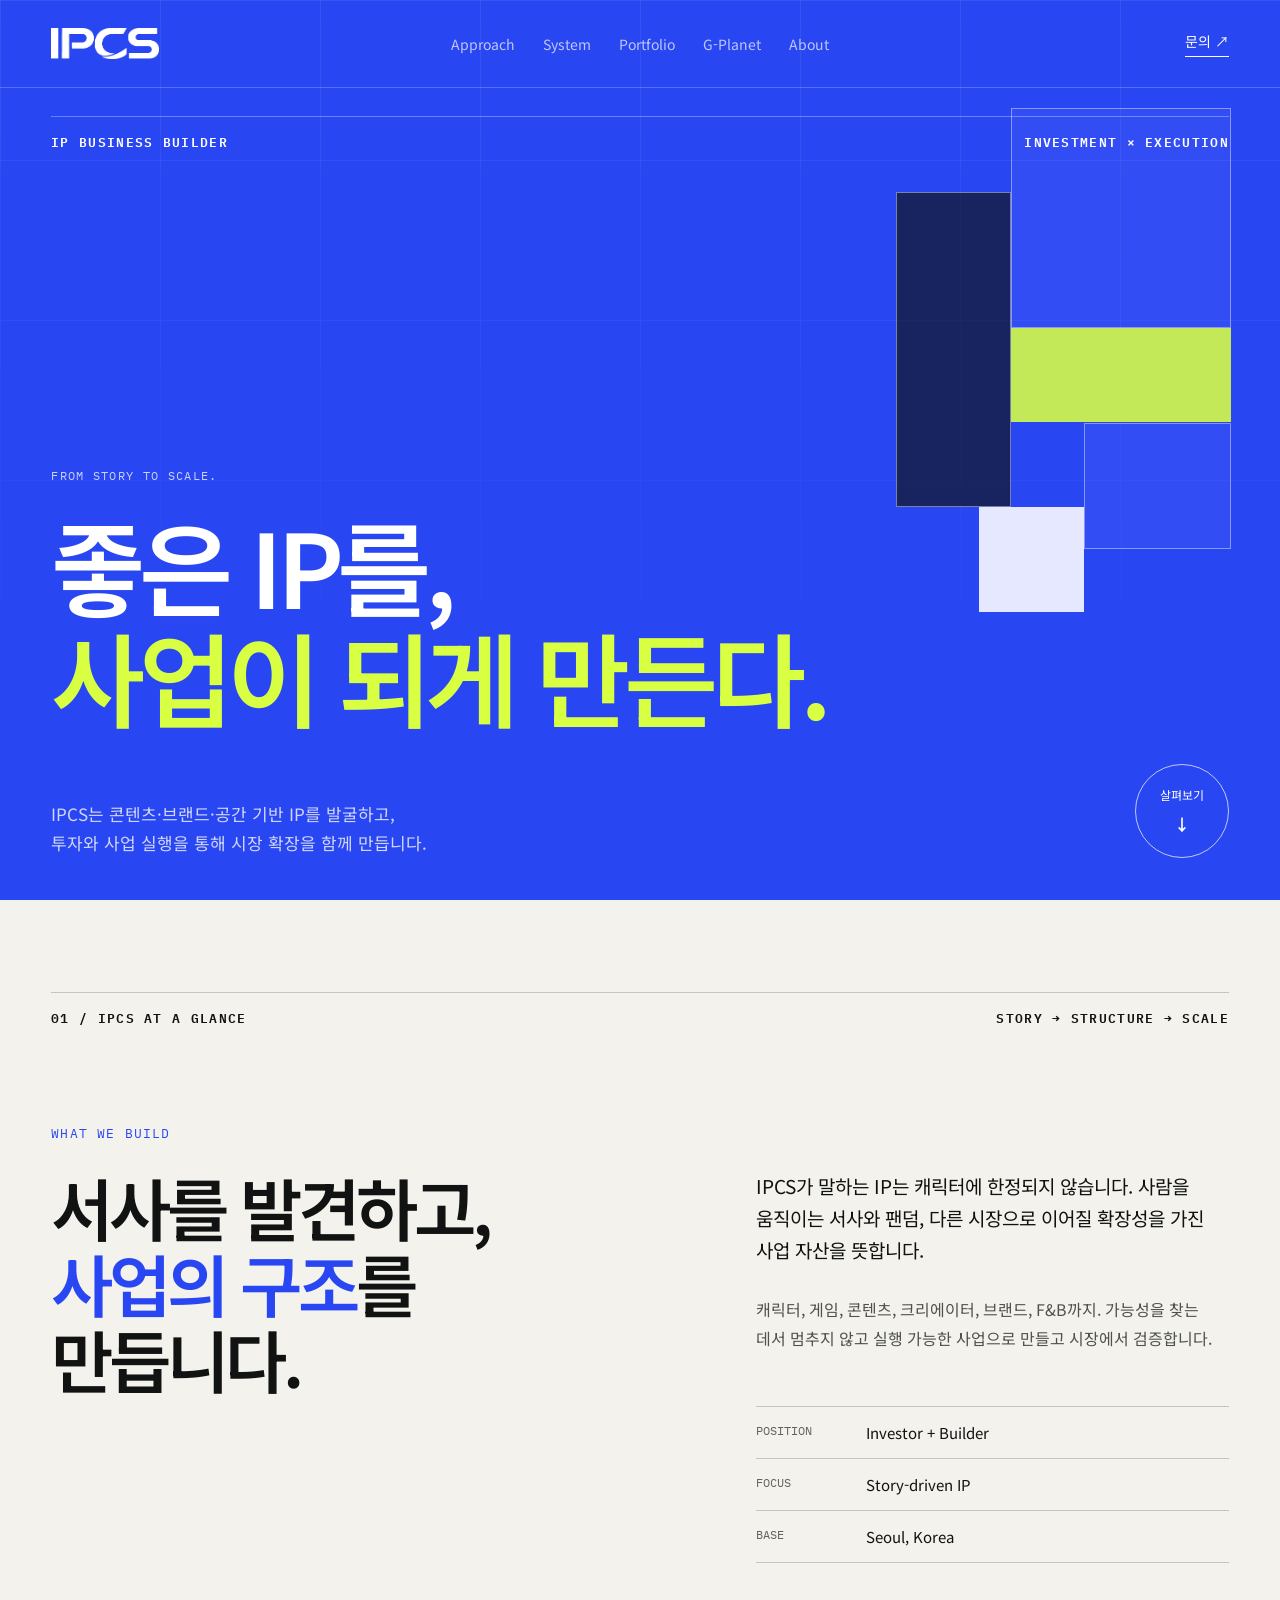
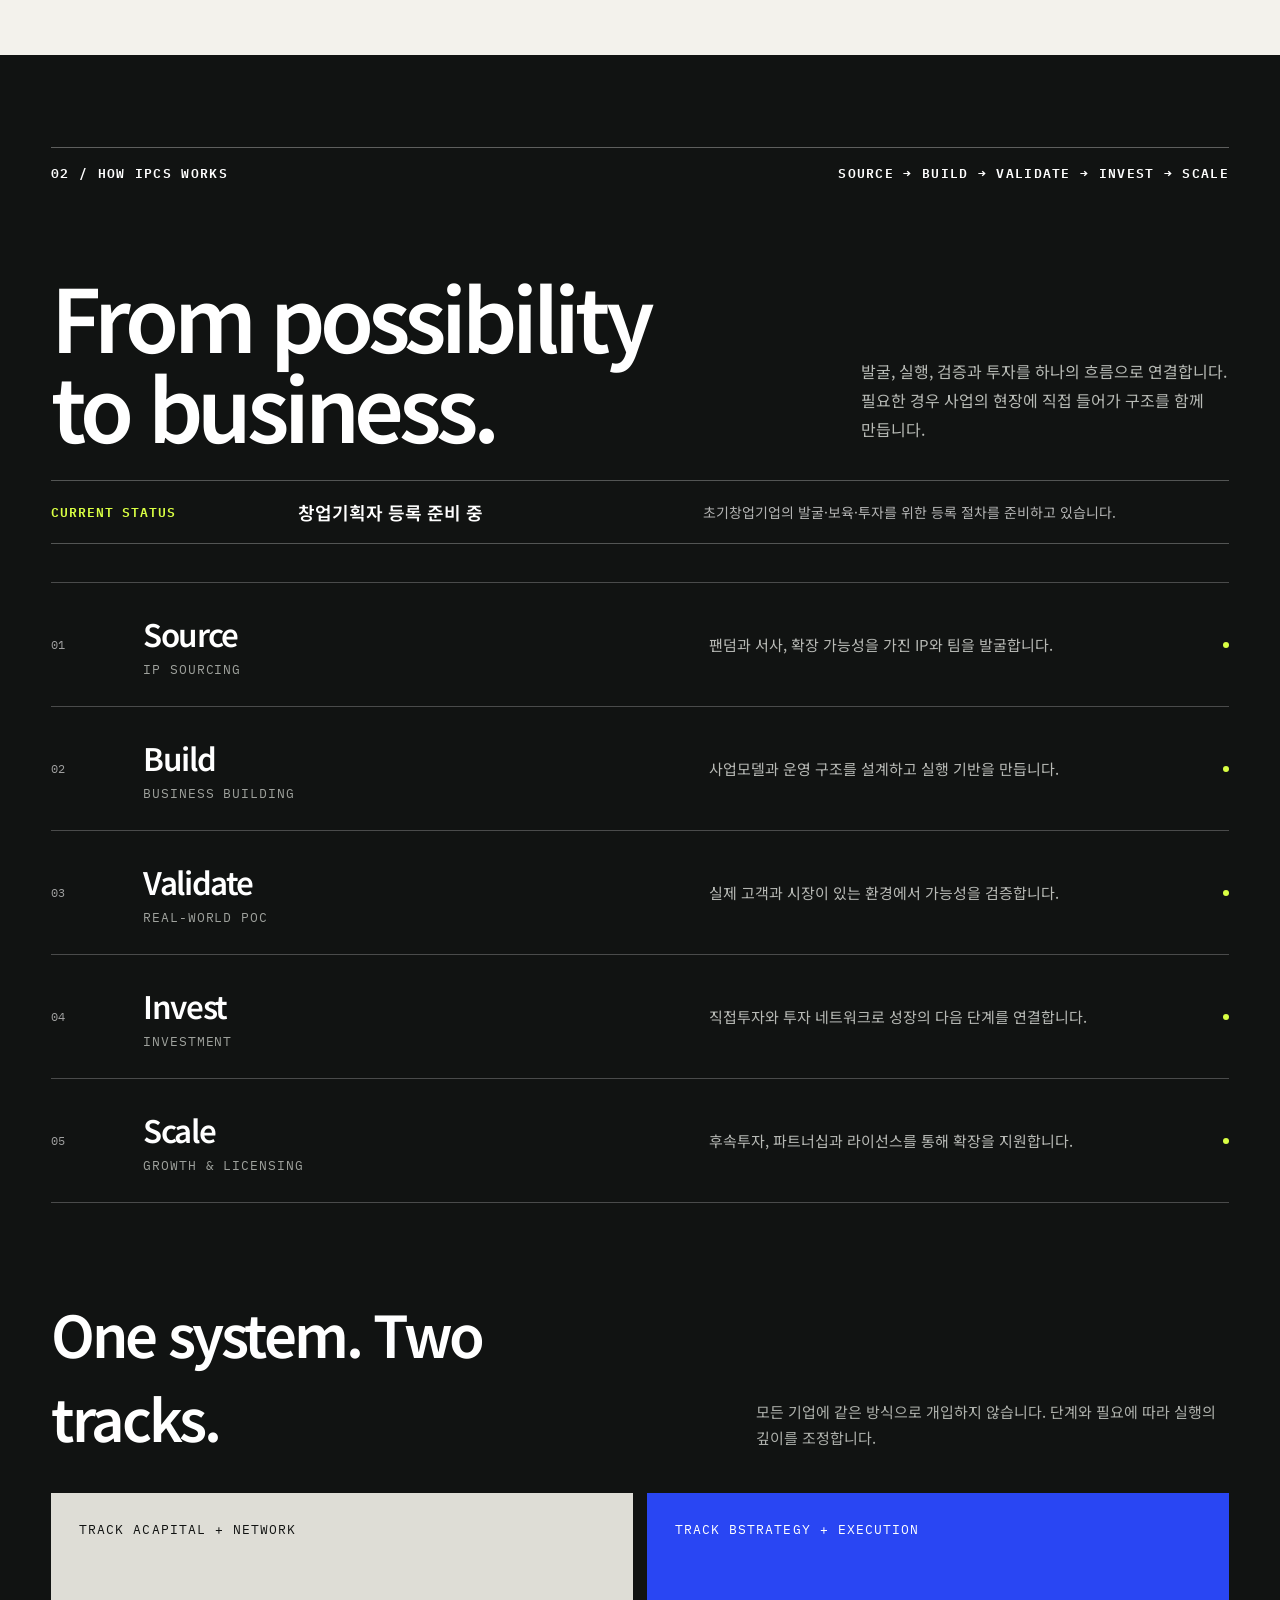
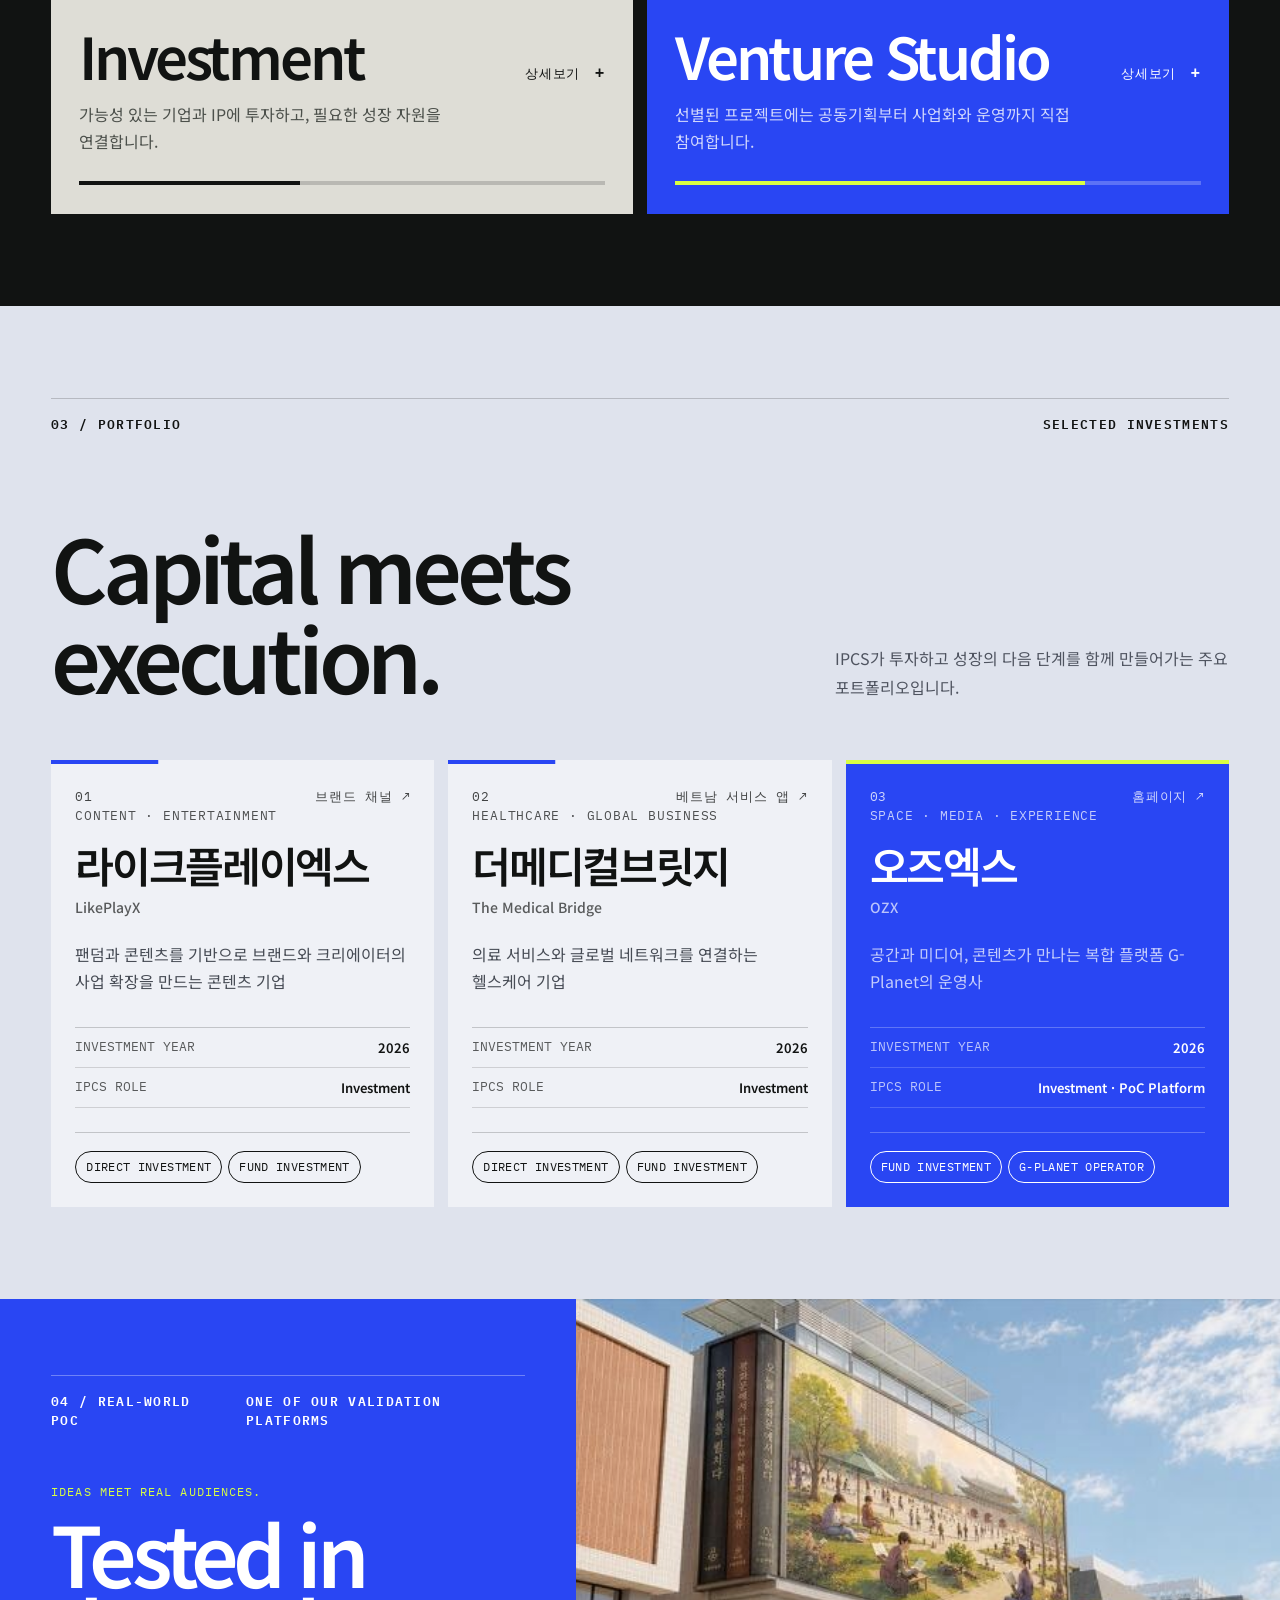
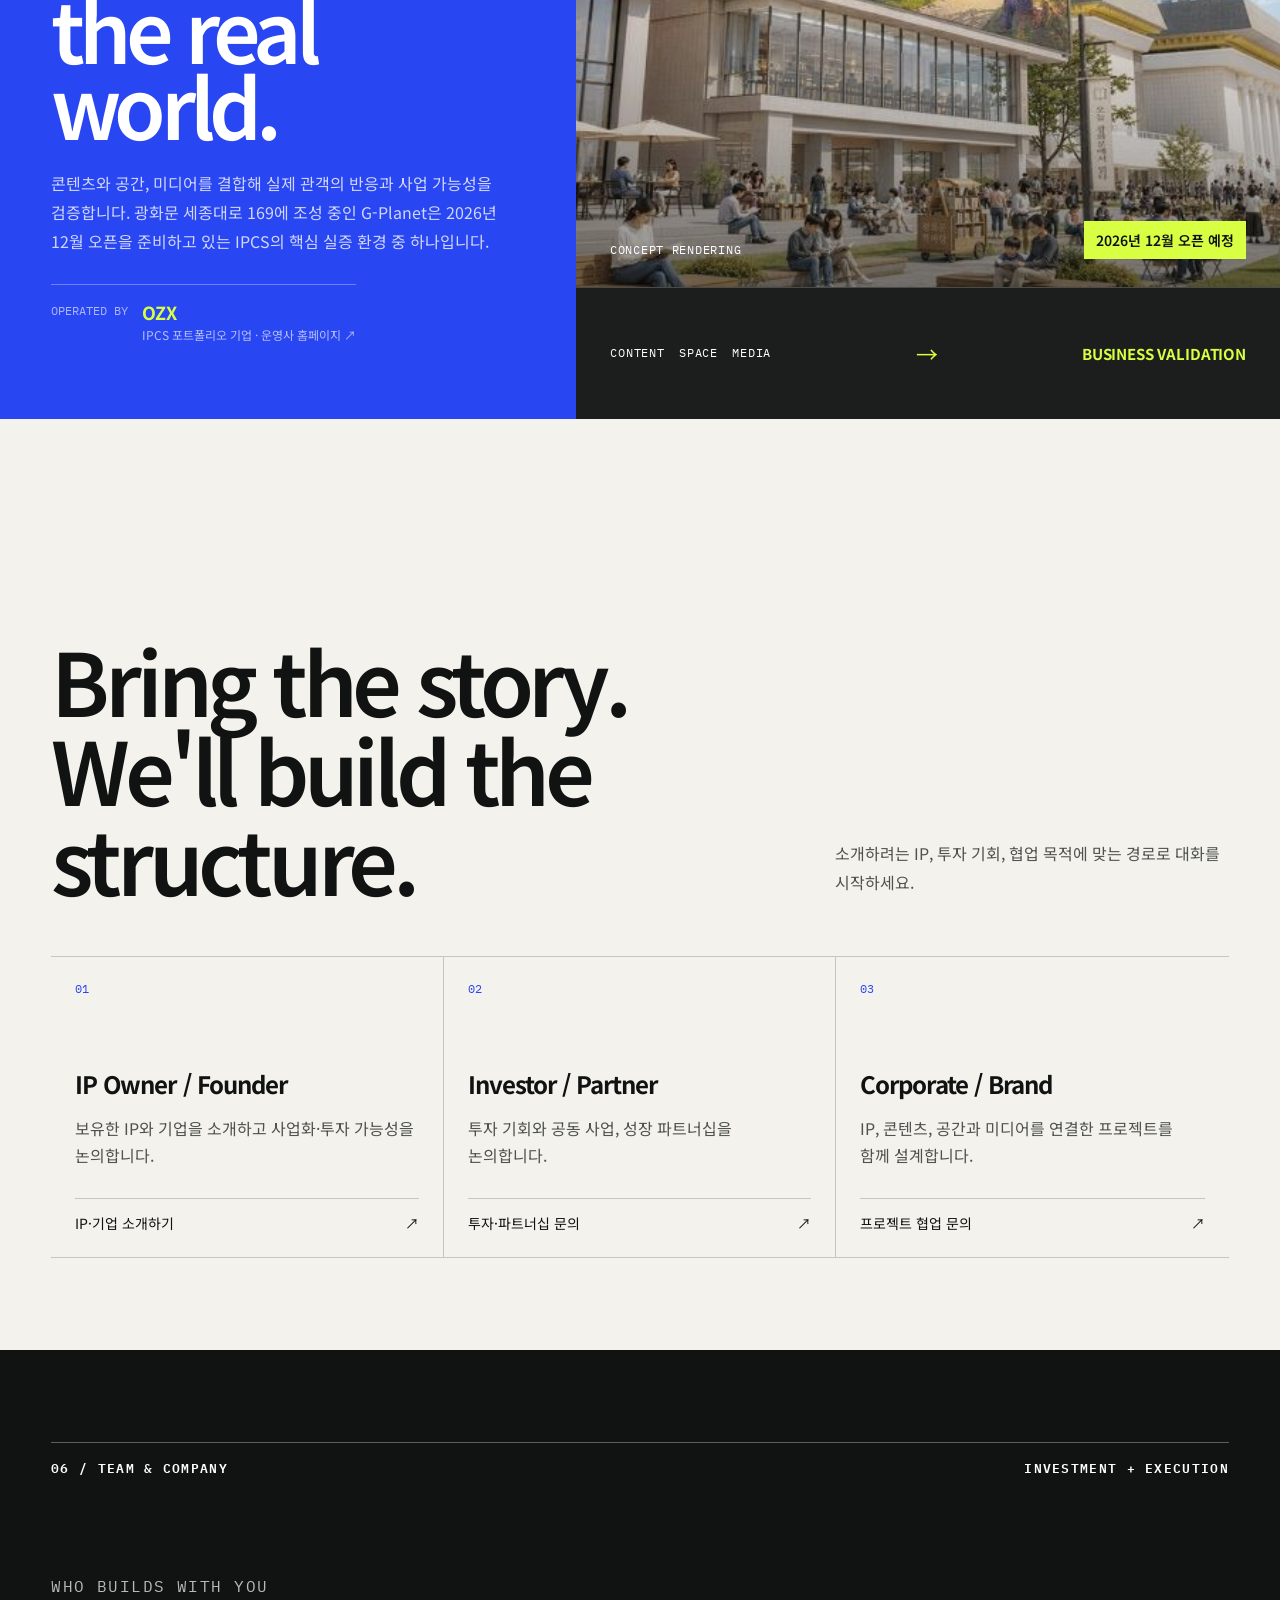
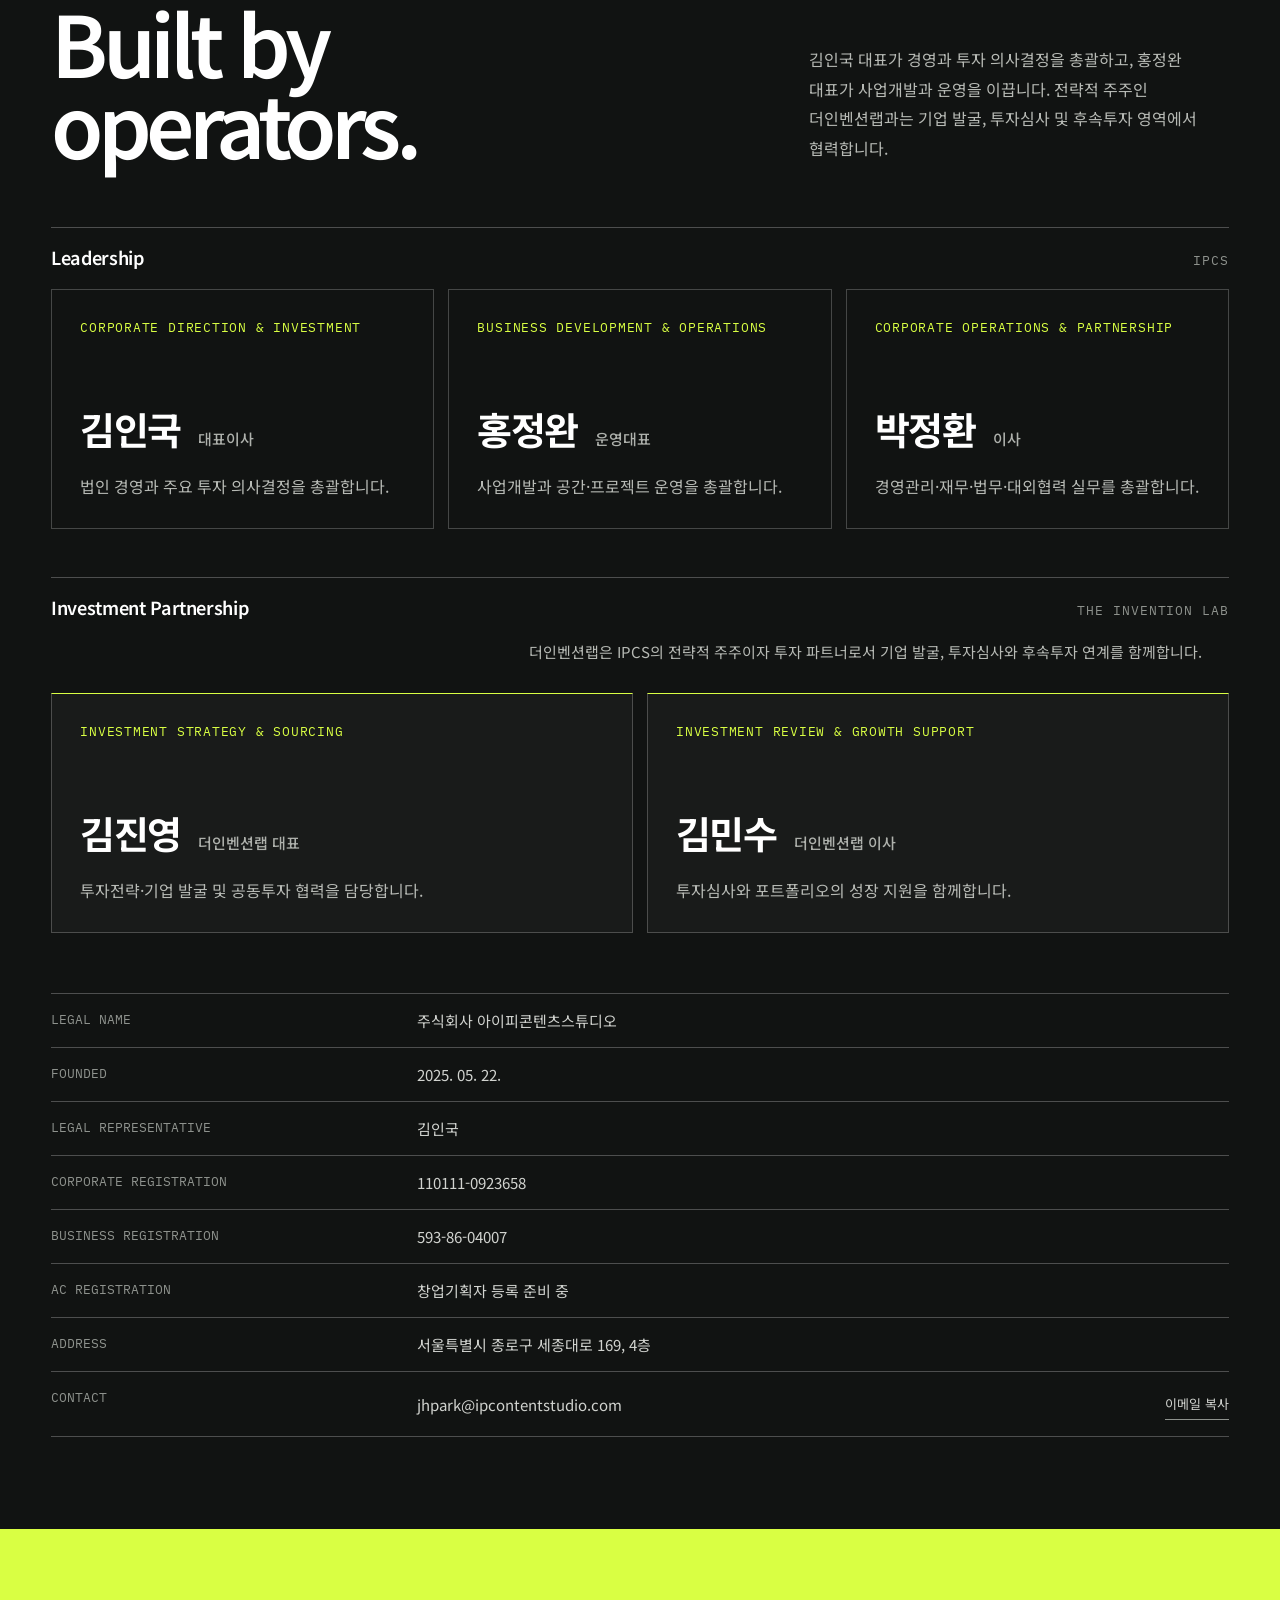
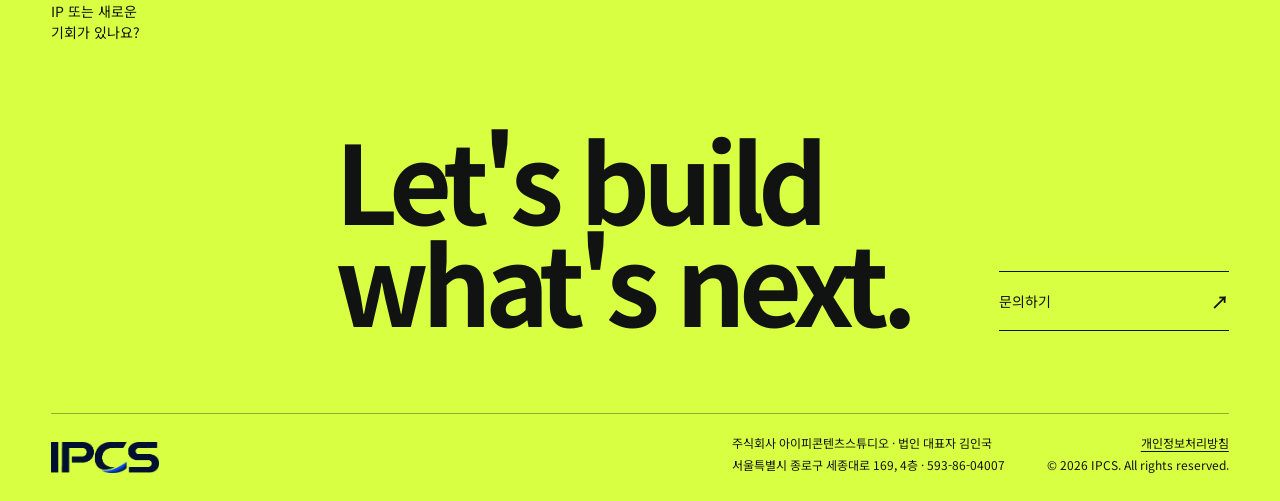
==== commit 78e6a8b2: "Add files via upload" ====
--- a/docs/index.html
+++ b/docs/index.html
@@ -2,7 +2,7 @@
 <html lang="ko"><head><meta http-equiv="Content-Type" content="text/html; charset=UTF-8">
     
     <meta name="viewport" content="width=device-width, initial-scale=1.0">
-    <meta name="description" content="IPCS는 팬덤과 서사를 가진 IP를 발굴하고, 사업으로 구조화해 검증하고 투자합니다.">
+    <meta name="description" content="IPCS는 콘텐츠·브랜드·공간 기반 IP를 발굴하고, 투자와 사업 실행을 통해 시장 확장을 함께 만듭니다.">
     <meta name="theme-color" content="#2946f3">
     <meta property="og:title" content="IPCS | We build IP into business">
     <meta property="og:description" content="좋은 IP를, 사업이 되게 만든다.">
@@ -29,6 +29,7 @@
         "alternateName": "IPCS",
         "url": "https://ipcontentstudio.com/",
         "email": "jhpark@ipcontentstudio.com",
+        "description": "콘텐츠·브랜드·공간 기반 IP를 발굴하고 투자와 사업 실행을 연결하는 IP 비즈니스 빌더",
         "foundingDate": "2025-05-22",
         "taxID": "593-86-04007",
         "address": {
@@ -52,7 +53,7 @@
         <a href="#approach">Approach</a>
         <a href="#system">System</a>
         <a href="#portfolio">Portfolio</a>
-        <a href="#platform">PoC</a>
+        <a href="#platform">G-Planet</a>
         <a href="#about">About</a>
       </nav>
       <button class="menu-toggle" type="button" aria-expanded="false" aria-controls="site-nav">
@@ -60,7 +61,7 @@
         <span></span><span></span>
       </button>
       <a class="header-cta email-link" href="mailto:jhpark@ipcontentstudio.com?subject=IPCS%20%7C%20%ED%99%88%ED%8E%98%EC%9D%B4%EC%A7%80%20%EB%AC%B8%EC%9D%98" data-subject="IPCS | 홈페이지 문의">
-        Contact <span aria-hidden="true">↗</span>
+        문의 <span aria-hidden="true">↗</span>
       </a>
     </header>
 
@@ -81,9 +82,9 @@
           <p class="hero-kicker">From story to scale.</p>
           <h1>좋은 IP를,<br><em>사업이 되게 만든다.</em></h1>
           <div class="hero-bottom">
-            <p>IPCS는 팬덤과 서사를 가진 IP를 발굴하고,<br>사업으로 구조화해 검증하고 투자합니다.</p>
+            <p>IPCS는 콘텐츠·브랜드·공간 기반 IP를 발굴하고,<br>투자와 사업 실행을 통해 시장 확장을 함께 만듭니다.</p>
             <a class="circle-link" href="#approach" aria-label="IPCS의 접근 방식 보기">
-              <span>Explore</span><b aria-hidden="true">↓</b>
+              <span>살펴보기</span><b aria-hidden="true">↓</b>
             </a>
           </div>
         </div>
@@ -140,7 +141,7 @@
           <article class="track-card">
             <button class="track-toggle" type="button" aria-expanded="false" aria-controls="track-a-detail">
               <span class="track-top"><span>Track A</span><span>Capital + Network</span></span>
-              <span class="track-summary"><strong>Investment</strong><span class="track-action">View details <b aria-hidden="true">+</b></span></span>
+              <span class="track-summary"><strong>Investment</strong><span class="track-action">상세보기 <b aria-hidden="true">+</b></span></span>
               <span class="track-lead">가능성 있는 기업과 IP에 투자하고, 필요한 성장 자원을 연결합니다.</span>
               <span class="track-line" aria-hidden="true"><i></i></span>
             </button>
@@ -152,7 +153,7 @@
           <article class="track-card">
             <button class="track-toggle" type="button" aria-expanded="false" aria-controls="track-b-detail">
               <span class="track-top"><span>Track B</span><span>Strategy + Execution</span></span>
-              <span class="track-summary"><strong>Venture Studio</strong><span class="track-action">View details <b aria-hidden="true">+</b></span></span>
+              <span class="track-summary"><strong>Venture Studio</strong><span class="track-action">상세보기 <b aria-hidden="true">+</b></span></span>
               <span class="track-lead">선별된 프로젝트에는 공동기획부터 사업화와 운영까지 직접 참여합니다.</span>
               <span class="track-line" aria-hidden="true"><i></i></span>
             </button>
@@ -189,9 +190,9 @@
             <p class="platform-label">Ideas meet real audiences.</p>
             <h2>Tested in<br>the real world.</h2>
             <p class="platform-description">콘텐츠와 공간, 미디어를 결합해 실제 관객의 반응과 사업 가능성을 검증합니다. 광화문 세종대로 169에 조성 중인 G-Planet은 2026년 12월 오픈을 준비하고 있는 IPCS의 핵심 실증 환경 중 하나입니다.</p>
-            <div class="operator-note">
-              <span>Operated by</span><strong>OZX</strong><p>An IPCS portfolio company</p>
-            </div>
+            <a class="operator-note" href="https://ozx.co.kr/" target="_blank" rel="noopener noreferrer" aria-label="G-Planet 운영사 오즈엑스 홈페이지 새 창에서 열기">
+              <span>Operated by</span><strong>OZX</strong><p>IPCS 포트폴리오 기업 · 운영사 홈페이지 ↗</p>
+            </a>
           </div>
         </div>
         <div class="platform-visual">
@@ -208,16 +209,16 @@
         </div>
       </section>
 
-      <section class="partners section-pad">
+      <section class="partners section-pad" id="work-with-us">
         <div class="eyebrow"><span>05 / Work with us</span><span>Three ways to start</span></div>
         <div class="partners-heading">
           <h2>Bring the story.<br>We'll build the structure.</h2>
           <p>소개하려는 IP, 투자 기회, 협업 목적에 맞는 경로로 대화를 시작하세요.</p>
         </div>
         <div class="partner-cards">
-          <article><span>01</span><h3>IP Owner / Founder</h3><p>보유한 IP와 기업을 소개하고 사업화·투자 가능성을 논의합니다.</p><a class="email-link" href="mailto:jhpark@ipcontentstudio.com?subject=IPCS%20%7C%20IP%C2%B7%EA%B8%B0%EC%97%85%20%EC%86%8C%EA%B0%9C" data-subject="IPCS | IP·기업 소개">Submit an IP <span aria-hidden="true">↗</span></a></article>
-          <article><span>02</span><h3>Investor / Partner</h3><p>투자 기회와 공동 사업, 성장 파트너십을 논의합니다.</p><a class="email-link" href="mailto:jhpark@ipcontentstudio.com?subject=IPCS%20%7C%20%ED%88%AC%EC%9E%90%C2%B7%ED%8C%8C%ED%8A%B8%EB%84%88%EC%8B%AD%20%EB%AC%B8%EC%9D%98" data-subject="IPCS | 투자·파트너십 문의">Discuss Investment <span aria-hidden="true">↗</span></a></article>
-          <article><span>03</span><h3>Corporate / Brand</h3><p>IP, 콘텐츠, 공간과 미디어를 연결한 프로젝트를 함께 설계합니다.</p><a class="email-link" href="mailto:jhpark@ipcontentstudio.com?subject=IPCS%20%7C%20%ED%94%84%EB%A1%9C%EC%A0%9D%ED%8A%B8%20%ED%98%91%EC%97%85%20%EB%AC%B8%EC%9D%98" data-subject="IPCS | 프로젝트 협업 문의">Build a Project <span aria-hidden="true">↗</span></a></article>
+          <article><span>01</span><h3>IP Owner / Founder</h3><p>보유한 IP와 기업을 소개하고 사업화·투자 가능성을 논의합니다.</p><a class="email-link" href="mailto:jhpark@ipcontentstudio.com?subject=IPCS%20%7C%20IP%C2%B7%EA%B8%B0%EC%97%85%20%EC%86%8C%EA%B0%9C" data-subject="IPCS | IP·기업 소개">IP·기업 소개하기 <span aria-hidden="true">↗</span></a></article>
+          <article><span>02</span><h3>Investor / Partner</h3><p>투자 기회와 공동 사업, 성장 파트너십을 논의합니다.</p><a class="email-link" href="mailto:jhpark@ipcontentstudio.com?subject=IPCS%20%7C%20%ED%88%AC%EC%9E%90%C2%B7%ED%8C%8C%ED%8A%B8%EB%84%88%EC%8B%AD%20%EB%AC%B8%EC%9D%98" data-subject="IPCS | 투자·파트너십 문의">투자·파트너십 문의 <span aria-hidden="true">↗</span></a></article>
+          <article><span>03</span><h3>Corporate / Brand</h3><p>IP, 콘텐츠, 공간과 미디어를 연결한 프로젝트를 함께 설계합니다.</p><a class="email-link" href="mailto:jhpark@ipcontentstudio.com?subject=IPCS%20%7C%20%ED%94%84%EB%A1%9C%EC%A0%9D%ED%8A%B8%20%ED%98%91%EC%97%85%20%EB%AC%B8%EC%9D%98" data-subject="IPCS | 프로젝트 협업 문의">프로젝트 협업 문의 <span aria-hidden="true">↗</span></a></article>
         </div>
       </section>
 
@@ -276,16 +277,16 @@
           <div><dt>Business registration</dt><dd>593-86-04007</dd></div>
           <div><dt>AC registration</dt><dd>창업기획자 등록 준비 중</dd></div>
           <div><dt>Address</dt><dd>서울특별시 종로구 세종대로 169, 4층</dd></div>
-          <div><dt>Contact</dt><dd><a href="mailto:jhpark@ipcontentstudio.com">jhpark@ipcontentstudio.com</a></dd></div>
+          <div><dt>Contact</dt><dd class="contact-options"><a href="mailto:jhpark@ipcontentstudio.com">jhpark@ipcontentstudio.com</a><button type="button" class="copy-email" data-copy-email="jhpark@ipcontentstudio.com">이메일 복사</button></dd></div>
         </dl>
       </section>
     </main>
 
     <footer id="contact">
       <div class="footer-top">
-        <span>Have an IP or<br>an opportunity?</span>
+        <span>IP 또는 새로운<br>기회가 있나요?</span>
         <h2>Let's build<br>what's next.</h2>
-        <a class="footer-contact email-link" href="mailto:jhpark@ipcontentstudio.com?subject=IPCS%20%7C%20%ED%99%88%ED%8E%98%EC%9D%B4%EC%A7%80%20%EB%AC%B8%EC%9D%98" data-subject="IPCS | 홈페이지 문의"><span>Start a conversation</span><b aria-hidden="true">↗</b></a>
+        <a class="footer-contact email-link" href="mailto:jhpark@ipcontentstudio.com?subject=IPCS%20%7C%20%ED%99%88%ED%8E%98%EC%9D%B4%EC%A7%80%20%EB%AC%B8%EC%9D%98" data-subject="IPCS | 홈페이지 문의"><span>문의하기</span><b aria-hidden="true">↗</b></a>
       </div>
       <div class="footer-bottom">
         <a class="brand footer-brand" href="#top"><img class="footer-logo" src="assets/ipcs-logo.png" alt="IPCS" width="980" height="284"></a>
@@ -299,6 +300,7 @@
         </div>
       </div>
     </footer>
+    <div class="copy-toast" role="status" aria-live="polite" aria-atomic="true" hidden>이메일 주소가 복사되었습니다.</div>
   
 
 </body></html>
--- a/docs/style.css
+++ b/docs/style.css
@@ -52,9 +52,9 @@
 .module-e { width: 20%; height: 20%; top: 76%; right: 28%; background: white; animation-delay: -1.4s; }
 @keyframes drift { 0%,100% { transform: translateY(0); } 50% { transform: translateY(9px); } }
 
-.section-pad { padding: 100px 4vw; }
+.section-pad { padding: 92px 4vw; }
 .section-label { margin: 0 0 26px; color: var(--blue); font: 12px/1.5 "IBM Plex Mono", monospace; letter-spacing: .09em; text-transform: uppercase; }
-.glance-layout { display: grid; grid-template-columns: 1.1fr .9fr; gap: 10vw; margin-top: 92px; }
+.glance-layout { display: grid; grid-template-columns: 1.1fr .9fr; gap: 10vw; margin-top: 80px; }
 .glance h2 { margin: 0; font-size: clamp(46px, 5.3vw, 78px); line-height: 1.12; letter-spacing: -.06em; font-weight: 600; }
 .glance h2 span { color: var(--blue); }
 .glance-copy { padding-top: 46px; }
@@ -66,7 +66,7 @@
 .glance-facts dd { margin: 0; font-size: 15px; }
 
 .system { background: var(--ink); color: white; }
-.system-heading { display: grid; grid-template-columns: 1.3fr .7fr; gap: 10vw; align-items: end; margin: 82px 0 72px; }
+.system-heading { display: grid; grid-template-columns: 1.3fr .7fr; gap: 10vw; align-items: end; margin: 72px 0 64px; }
 .system-heading h2, .portfolio-heading h2, .partners-heading h2 { margin: 0; font-size: clamp(56px, 6.8vw, 106px); line-height: 1.03; letter-spacing: -.06em; font-weight: 600; }
 .system-heading p, .partners-heading p { margin: 0 0 7px; color: #b7bab5; font-size: 16px; line-height: 1.8; }
 .registration-status { display: grid; grid-template-columns: minmax(150px,.42fr) minmax(240px,.72fr) 1fr; align-items: center; gap: 26px; margin: -34px 0 38px; padding: 18px 0; border-top: 1px solid rgba(255,255,255,.28); border-bottom: 1px solid rgba(255,255,255,.28); }
@@ -80,7 +80,7 @@
 .cap-title span { display: block; margin-top: 5px; color: #9fa29d; font: 12px "IBM Plex Mono", monospace; text-transform: uppercase; letter-spacing: .07em; }
 .capability-list article p { color: #b7b9b5; font-size: 15px; line-height: 1.65; }
 .cap-marker { justify-self: end; width: 6px; height: 6px; border-radius: 50%; background: var(--acid); }
-.tracks-intro { display: grid; grid-template-columns: 1.1fr .9fr; gap: 10vw; align-items: end; margin: 105px 0 34px; }
+.tracks-intro { display: grid; grid-template-columns: 1.1fr .9fr; gap: 10vw; align-items: end; margin: 88px 0 34px; }
 .tracks-intro h3 { margin: 0; font-size: clamp(38px, 4.5vw, 66px); letter-spacing: -.055em; font-weight: 600; }
 .tracks-intro p { margin: 0 0 8px; color: #adb0ab; font-size: 15px; line-height: 1.75; }
 .tracks { display: grid; grid-template-columns: 1fr 1fr; gap: 14px; align-items: start; }
@@ -109,7 +109,7 @@
 .track-card:nth-child(2) .track-detail li { border-color: rgba(255,255,255,.2); }
 
 .portfolio { background: var(--mist); }
-.portfolio-heading { display: grid; grid-template-columns: 1.25fr .75fr; gap: 10vw; align-items: end; margin: 82px 0 64px; }
+.portfolio-heading { display: grid; grid-template-columns: 1.25fr .75fr; gap: 10vw; align-items: end; margin: 72px 0 58px; }
 .portfolio-heading p { margin: 0; color: #4f5460; font-size: 16px; line-height: 1.8; }
 .portfolio-heading div > span { display: block; margin-top: 20px; font: 9px "IBM Plex Mono", monospace; letter-spacing: .08em; text-transform: uppercase; }
 .portfolio-grid { display: grid; grid-template-columns: repeat(3, 1fr); gap: 14px; }
@@ -147,6 +147,8 @@
 .operator-note span { grid-row: span 2; color: rgba(255,255,255,.62); font: 12px "IBM Plex Mono", monospace; text-transform: uppercase; }
 .operator-note strong { color: var(--acid); font-size: 18px; line-height: 1; }
 .operator-note p { margin: 0; color: rgba(255,255,255,.66); font-size: 12px; }
+.operator-note:hover strong, .operator-note:focus-visible strong { text-decoration: underline; text-underline-offset: 4px; }
+.operator-note:focus-visible { outline: 2px solid var(--acid); outline-offset: 8px; }
 .platform-visual { position: relative; overflow: hidden; background: #1c1e1d; display: grid; grid-template-rows: 1fr auto; min-width: 0; }
 .gplanet-media { position: relative; min-height: 520px; margin: 0; overflow: hidden; }
 .gplanet-media::after { content: ""; position: absolute; inset: 0; background: linear-gradient(to bottom, transparent 52%, rgba(17,19,18,.48)); pointer-events: none; }
@@ -174,7 +176,7 @@
 .c1 { top: 5%; left: 5%; }
 .c2 { bottom: 5%; right: 5%; }
 
-.partners-heading { display: grid; grid-template-columns: 1.25fr .75fr; gap: 10vw; align-items: end; margin: 82px 0 58px; }
+.partners-heading { display: grid; grid-template-columns: 1.25fr .75fr; gap: 10vw; align-items: end; margin: 72px 0 52px; }
 .partners-heading p { color: #4f524e; font-size: 16px; }
 .partner-cards { display: grid; grid-template-columns: repeat(3, 1fr); border-top: 1px solid var(--line); border-bottom: 1px solid var(--line); }
 .partner-cards article { min-height: 300px; padding: 24px; border-right: 1px solid var(--line); display: flex; flex-direction: column; }
@@ -186,12 +188,12 @@
 .partner-cards a:hover, .partner-cards a:focus-visible { color: var(--blue); }
 
 .about { background: var(--ink); color: white; }
-.about-grid { display: grid; grid-template-columns: 1.2fr .8fr; gap: 10vw; align-items: end; margin-top: 92px; }
+.about-grid { display: grid; grid-template-columns: 1.2fr .8fr; gap: 10vw; align-items: end; margin-top: 78px; }
 .about-grid h2 { margin: 0; font-size: clamp(52px, 6.6vw, 100px); line-height: .96; letter-spacing: -.065em; font-weight: 600; }
 .light-label { color: var(--acid); }
 .about-grid > div > p { margin: 0; color: #b7bab5; font-size: 16px; line-height: 1.85; }
-.team-block { margin-top: 78px; }
-.team-block + .team-block { margin-top: 58px; }
+.team-block { margin-top: 64px; }
+.team-block + .team-block { margin-top: 48px; }
 .team-block-heading { display: flex; align-items: baseline; justify-content: space-between; gap: 24px; margin-bottom: 18px; padding-top: 16px; border-top: 1px solid rgba(255,255,255,.25); }
 .team-block-heading h3 { margin: 0; font-size: 18px; font-weight: 600; letter-spacing: -.02em; }
 .team-block-heading > span { color: #8e928d; font: 12px/1.5 "IBM Plex Mono", monospace; letter-spacing: .07em; }
@@ -205,13 +207,18 @@
 .team-grid h3 { margin: auto 0 16px; font-size: 38px; letter-spacing: -.04em; }
 .team-grid h3 small { margin-left: 8px; font-size: 15px; font-weight: 500; letter-spacing: 0; color: #aeb1ac; }
 .team-grid p { max-width: 520px; margin: 0; color: #b7bab5; font-size: 16px; line-height: 1.75; }
-.company-profile { margin: 72px 0 0; border-top: 1px solid rgba(255,255,255,.25); }
+.company-profile { margin: 60px 0 0; border-top: 1px solid rgba(255,255,255,.25); }
 .company-profile div { display: grid; grid-template-columns: minmax(170px,.45fr) 1fr; padding: 16px 0; border-bottom: 1px solid rgba(255,255,255,.25); }
 .company-profile dt { color: #8e928d; font: 12px/1.5 "IBM Plex Mono", monospace; text-transform: uppercase; }
 .company-profile dd { margin: 0; color: #d1d3cf; font-size: 15px; }
-
-footer { background: var(--acid); color: var(--ink); padding: 82px 4vw 28px; }
-.footer-top { display: grid; grid-template-columns: .65fr 1.65fr .7fr; align-items: end; gap: 4vw; min-height: 360px; }
+.contact-options { display: flex; align-items: center; justify-content: space-between; gap: 18px; }
+.copy-email { flex: 0 0 auto; padding: 6px 0; border: 0; border-bottom: 1px solid #8e928d; background: transparent; color: #d1d3cf; font-size: 13px; cursor: pointer; }
+.copy-email:hover, .copy-email:focus-visible { color: var(--acid); border-color: var(--acid); }
+.copy-toast { position: fixed; z-index: 80; right: 24px; bottom: 24px; max-width: min(360px, calc(100vw - 32px)); padding: 14px 18px; background: var(--acid); color: var(--ink); box-shadow: 0 12px 34px rgba(0,0,0,.22); font-size: 14px; font-weight: 600; opacity: 0; transform: translateY(10px); transition: opacity .2s ease, transform .2s ease; }
+.copy-toast.is-visible { opacity: 1; transform: none; }
+
+footer { background: var(--acid); color: var(--ink); padding: 72px 4vw 28px; }
+.footer-top { display: grid; grid-template-columns: .65fr 1.65fr .7fr; align-items: end; gap: 4vw; min-height: 330px; }
 .footer-top > span { align-self: start; font-size: 14px; line-height: 1.5; }
 .footer-top h2 { margin: 0; font-size: clamp(66px, 8.5vw, 132px); line-height: .94; letter-spacing: -.065em; font-weight: 700; }
 .footer-contact { justify-self: end; width: 100%; max-width: 230px; padding: 16px 0; border-top: 1px solid var(--ink); border-bottom: 1px solid var(--ink); display: flex; align-items: center; justify-content: space-between; font-size: 14px; transition: padding .2s; }
@@ -224,6 +231,19 @@
 .footer-legal a { font-size: 12px; text-decoration: underline; text-underline-offset: 3px; }
 .footer-logo { display: block; width: 106px; height: auto; filter: none !important; }
 
+.eyebrow,
+.section-label,
+.registration-status > span,
+.cap-title span,
+.track-top,
+.track-action,
+.portfolio-card-top,
+.portfolio-card-copy > p:first-child,
+.portfolio-meta dt,
+.team-grid article > span,
+.team-block-heading > span,
+.company-profile dt { font-size: 13px; }
+
 @media (max-width: 900px) {
   .site-header { height: 74px; grid-template-columns: 1fr auto auto; gap: 10px; }
   .site-header.is-scrolled { height: 64px; }
@@ -235,11 +255,11 @@
   .site-header.menu-open .menu-toggle > span:last-child { transform: translateY(-3px) rotate(-45deg); }
   .hero { min-height: 720px; padding-top: 98px; }
   .hero-grid { top: 122px; right: -12vw; width: 68vw; height: 68vw; opacity: .7; }
-  .section-pad { padding: 82px 5vw; }
+  .section-pad { padding: 72px 5vw; }
   .glance-layout, .system-heading, .tracks-intro, .portfolio-heading, .partners-heading, .about-grid { grid-template-columns: 1fr; }
-  .glance-layout, .about-grid { margin-top: 68px; }
+  .glance-layout, .about-grid { margin-top: 58px; }
   .glance-copy { padding-top: 0; max-width: 600px; }
-  .system-heading, .portfolio-heading, .partners-heading { margin-top: 65px; }
+  .system-heading, .portfolio-heading, .partners-heading { margin-top: 54px; }
   .system-heading p, .portfolio-heading p, .partners-heading p { max-width: 540px; }
   .tracks-intro { gap: 18px; }
   .portfolio-grid { grid-template-columns: 1fr; }
@@ -304,6 +324,8 @@
   .team-block-heading { align-items: flex-start; flex-direction: column; gap: 5px; }
   .team-grid article { min-height: 220px; padding: 24px; }
   .company-profile div { grid-template-columns: 1fr; gap: 7px; }
+  .contact-options { align-items: flex-start; flex-direction: column; gap: 8px; }
+  .copy-toast { right: 16px; bottom: 16px; }
   .footer-top h2 { font-size: clamp(52px, 15vw, 72px); line-height: 1; letter-spacing: -.055em; text-wrap: balance; }
   .footer-bottom p { font-size: 12px; line-height: 1.55; }
 }
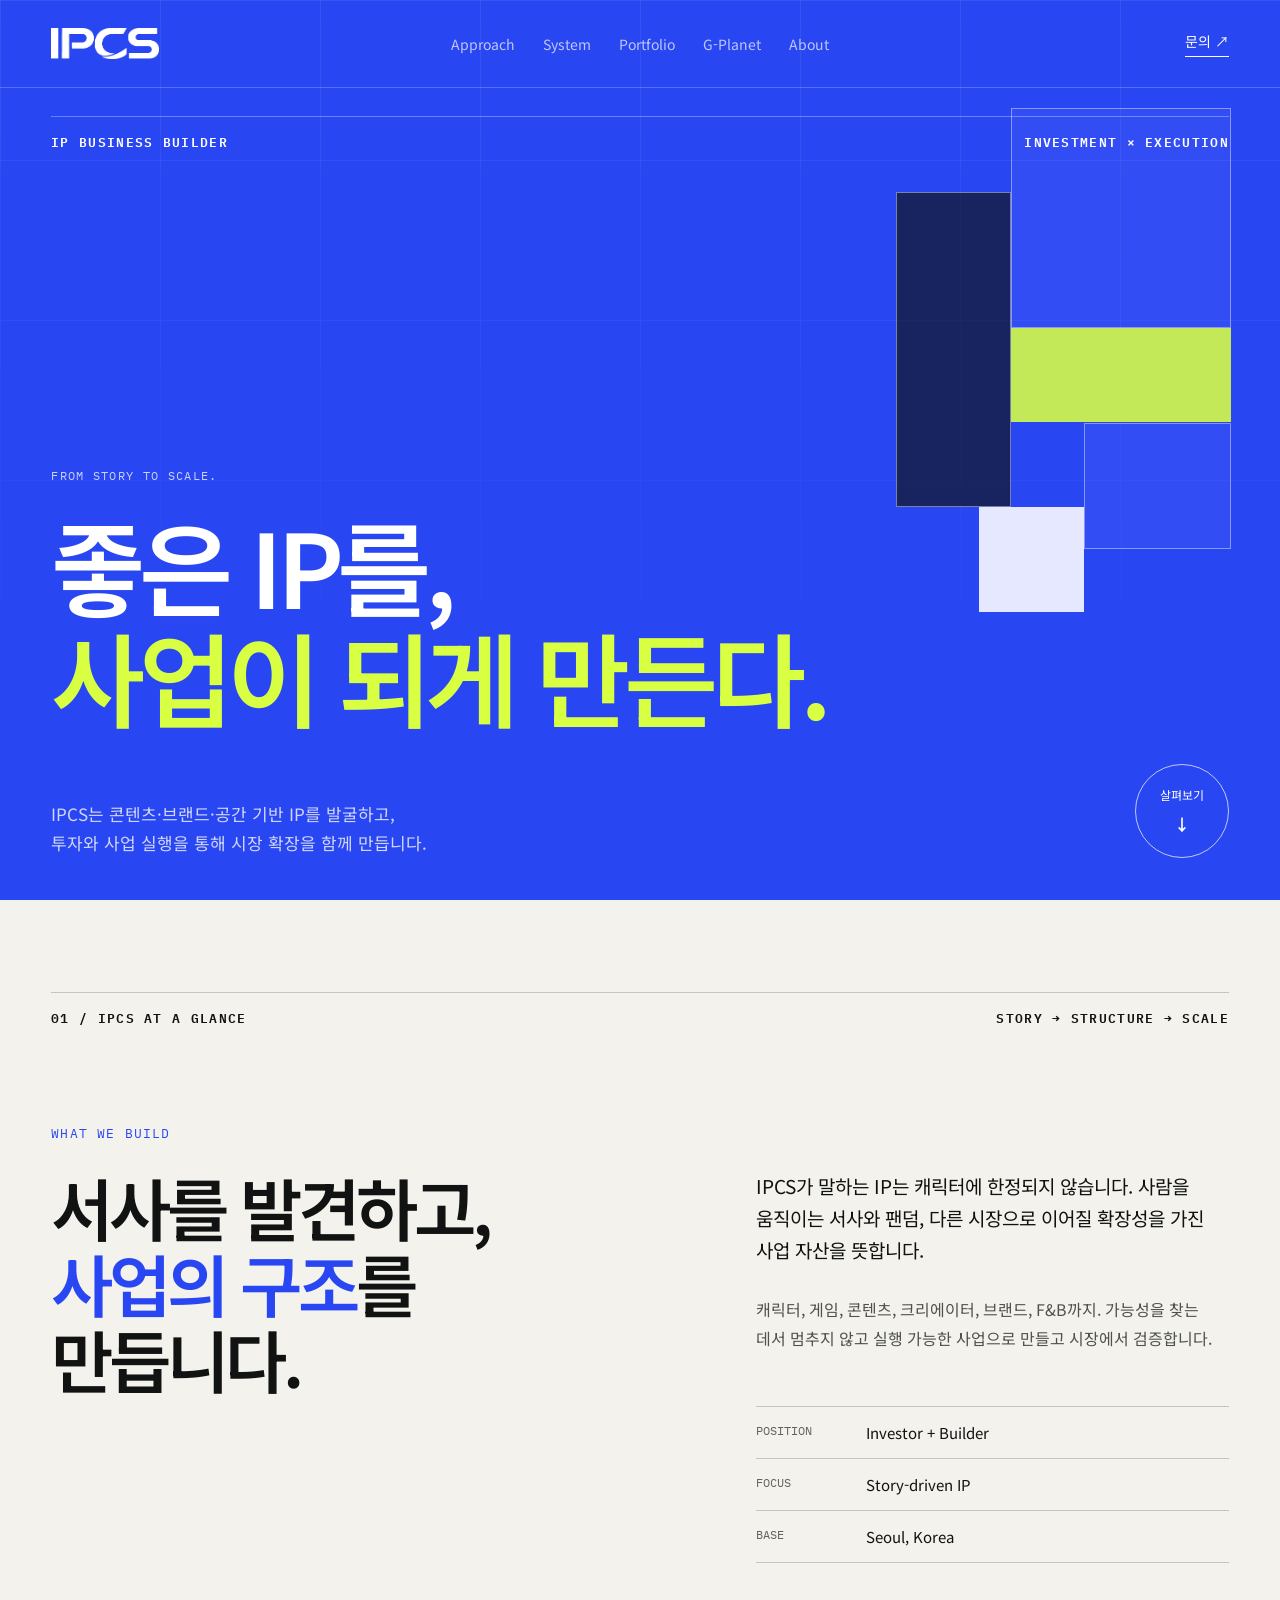
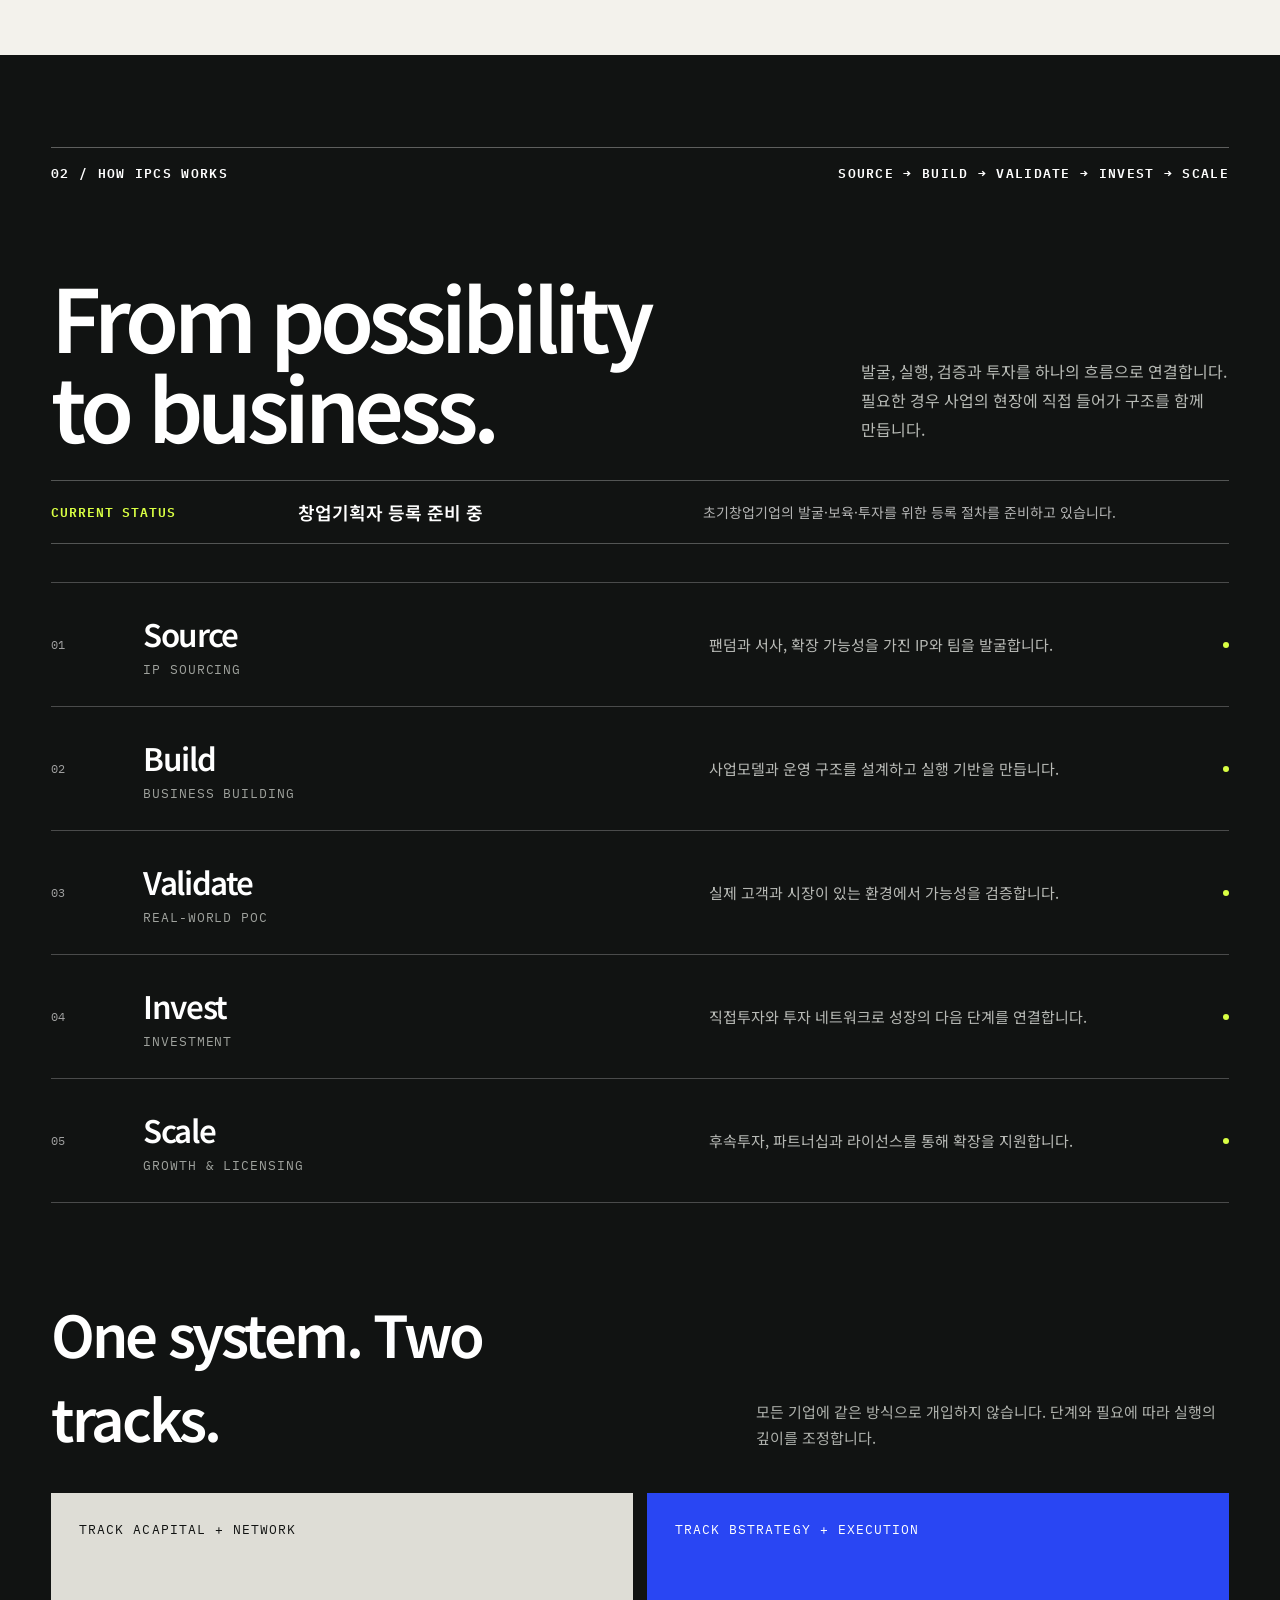
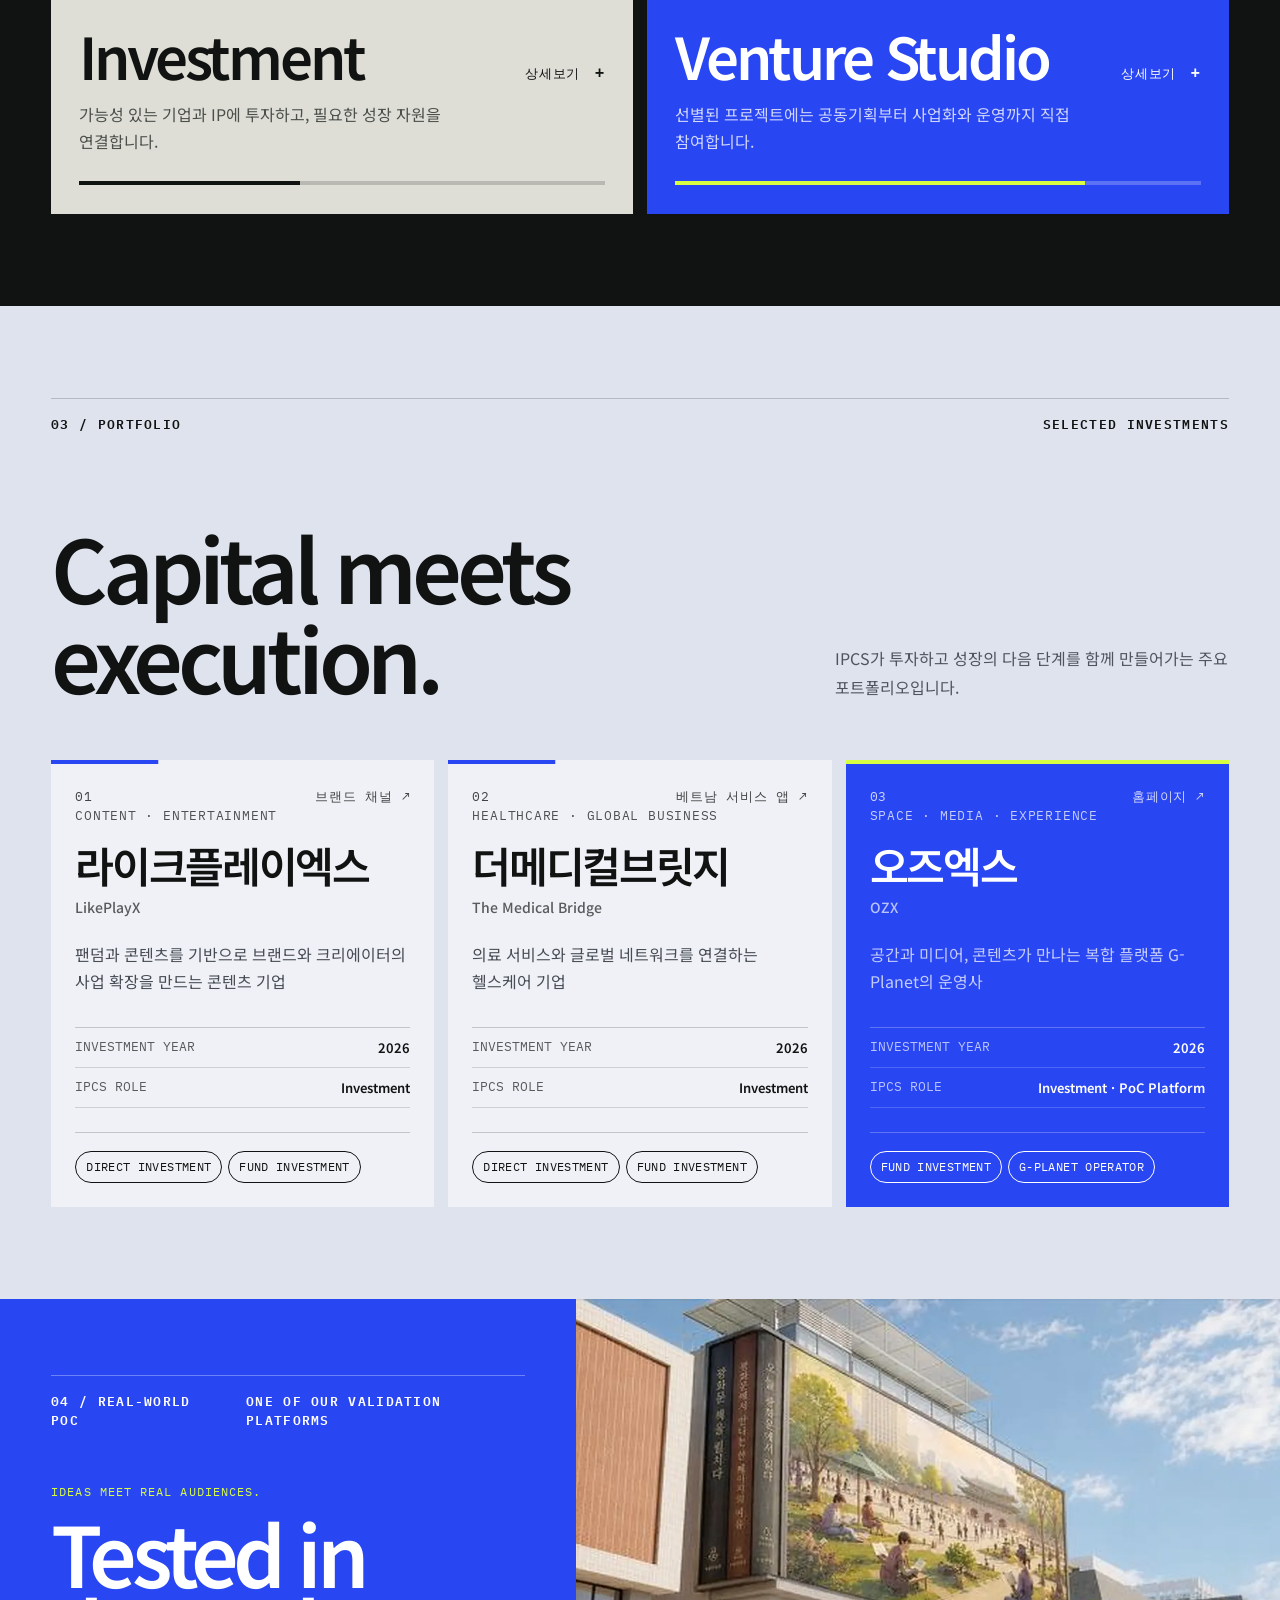
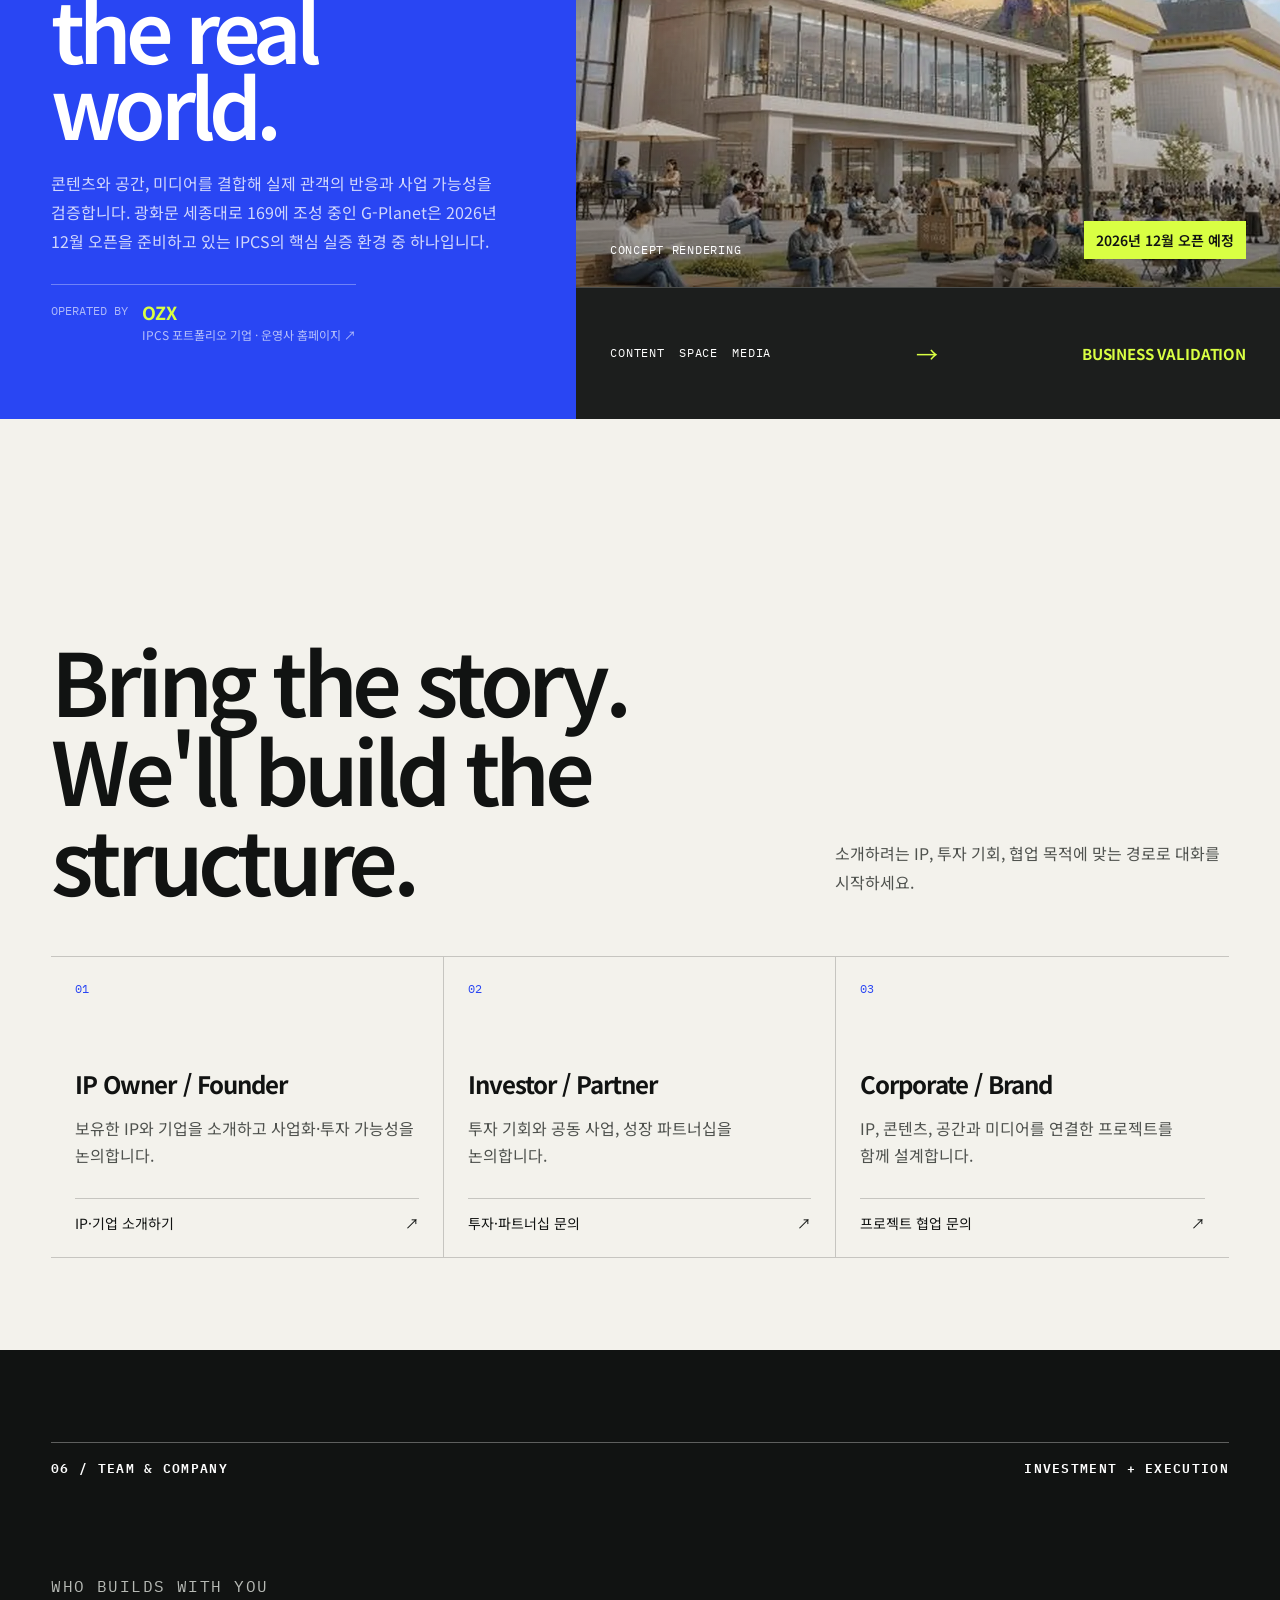
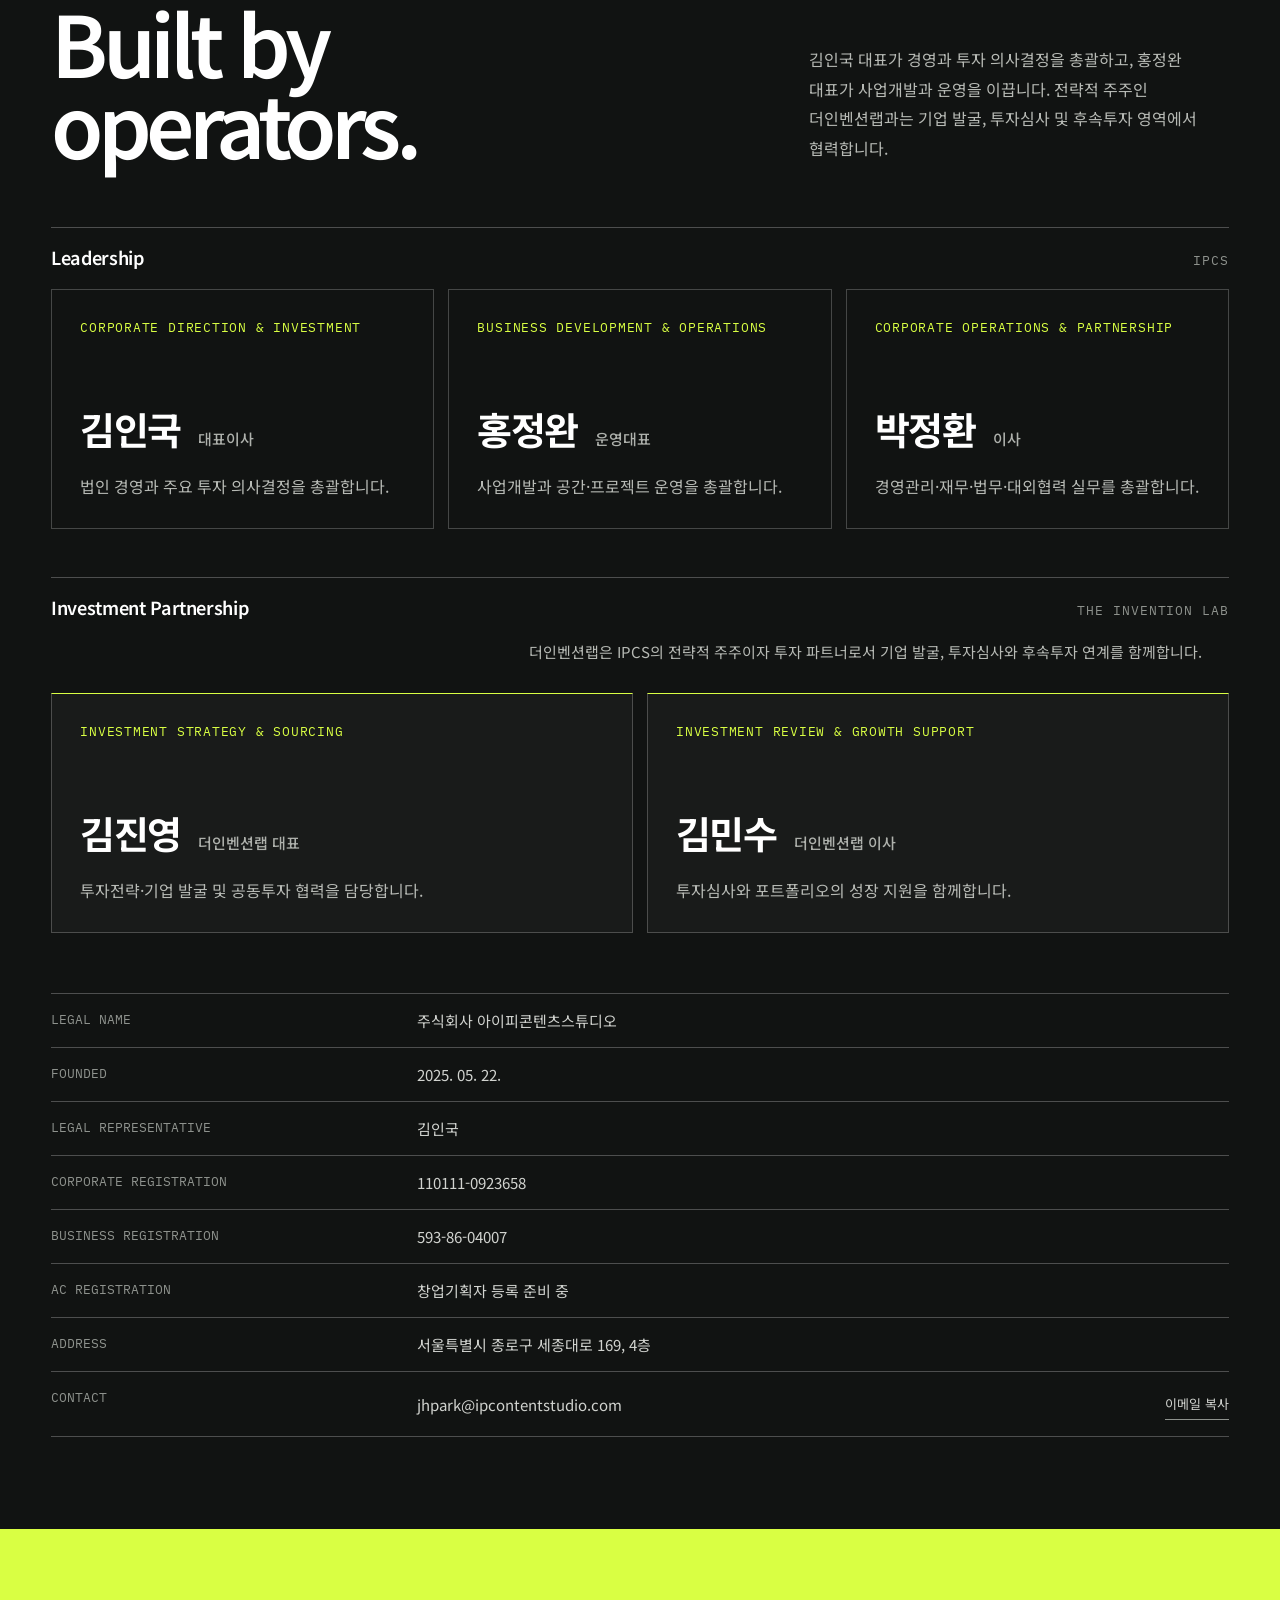
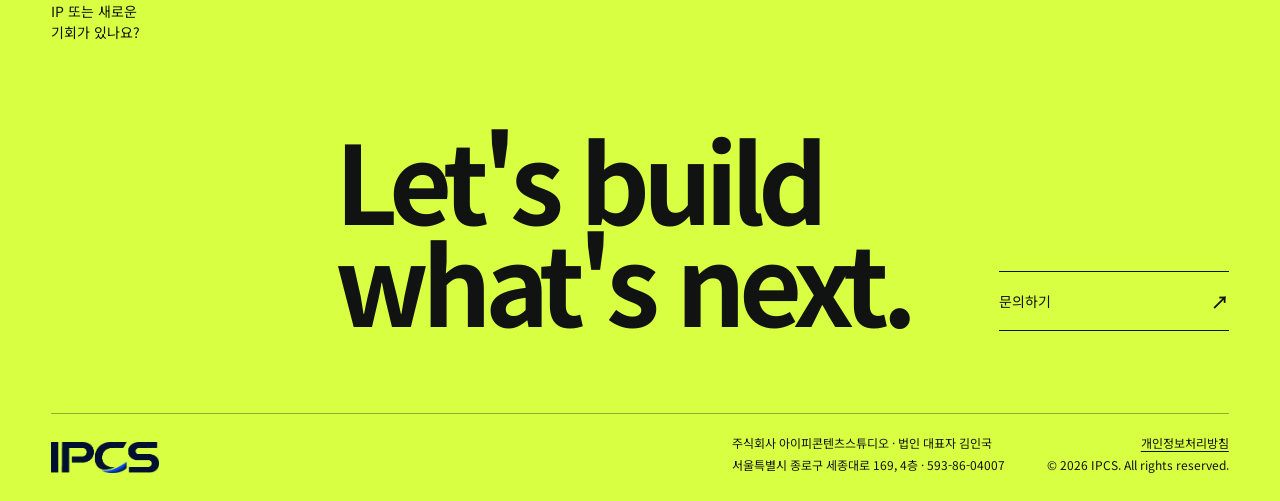
==== commit 429be2b6: "Add files via upload" ====
--- a/docs/index.html
+++ b/docs/index.html
@@ -197,7 +197,10 @@
         </div>
         <div class="platform-visual">
           <figure class="gplanet-media">
-            <img src="assets/gplanet-concept-2026.jpg" alt="서울 광화문 G-Planet 외관 계획 조감도" width="636" height="415">
+            <picture>
+              <source srcset="assets/gplanet-concept-2026.webp" type="image/webp">
+              <img src="assets/gplanet-concept-2026.jpg" alt="서울 광화문 G-Planet 외관 계획 조감도" width="1590" height="1038" loading="lazy" decoding="async">
+            </picture>
             <figcaption>
               <span>Concept rendering</span>
               <strong>2026년 12월 오픈 예정</strong>
--- a/docs/style.css
+++ b/docs/style.css
@@ -152,6 +152,7 @@
 .platform-visual { position: relative; overflow: hidden; background: #1c1e1d; display: grid; grid-template-rows: 1fr auto; min-width: 0; }
 .gplanet-media { position: relative; min-height: 520px; margin: 0; overflow: hidden; }
 .gplanet-media::after { content: ""; position: absolute; inset: 0; background: linear-gradient(to bottom, transparent 52%, rgba(17,19,18,.48)); pointer-events: none; }
+.gplanet-media picture { display: block; width: 100%; height: 100%; }
 .gplanet-media img { width: 100%; height: 100%; object-fit: cover; display: block; filter: saturate(.84) contrast(1.04); }
 .gplanet-media figcaption { position: absolute; z-index: 2; left: 34px; right: 34px; bottom: 28px; display: flex; justify-content: space-between; align-items: end; gap: 18px; color: white; }
 .gplanet-media figcaption span { font: 12px/1.4 "IBM Plex Mono", monospace; letter-spacing: .06em; text-transform: uppercase; }
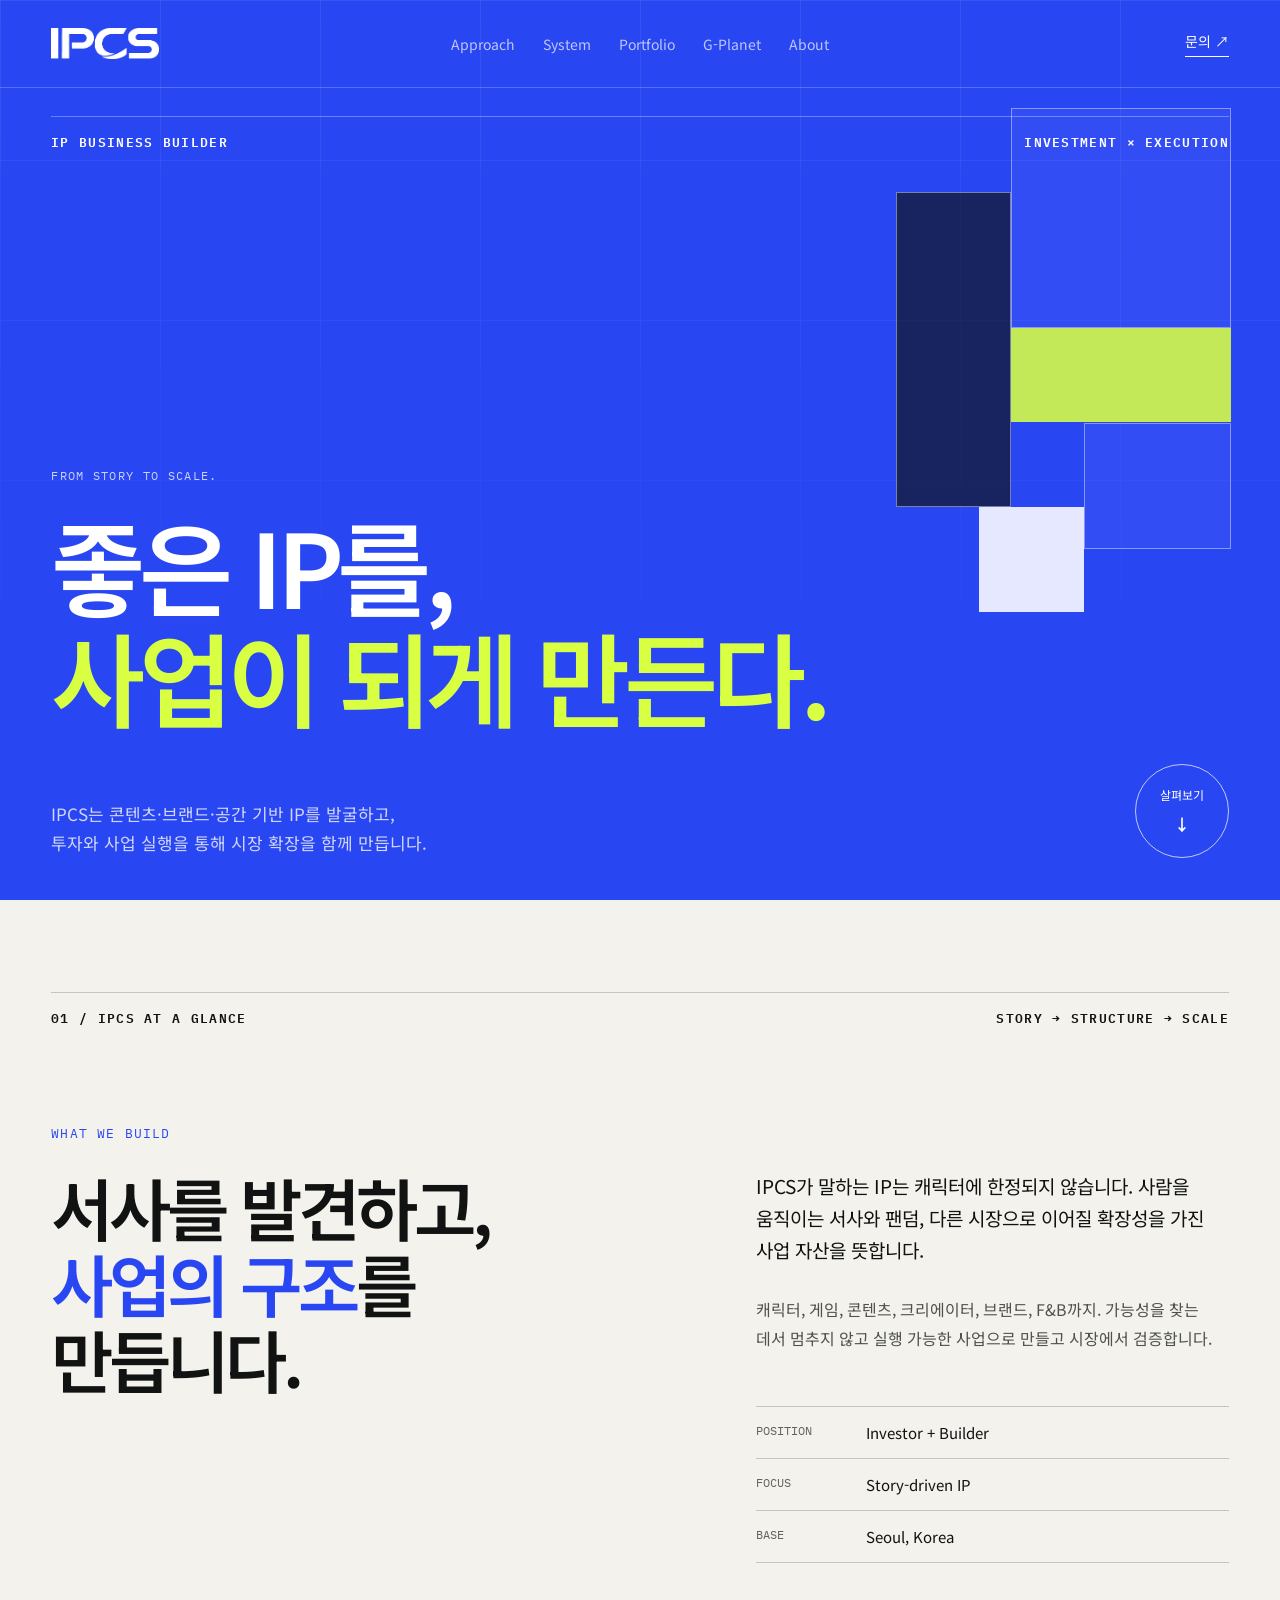
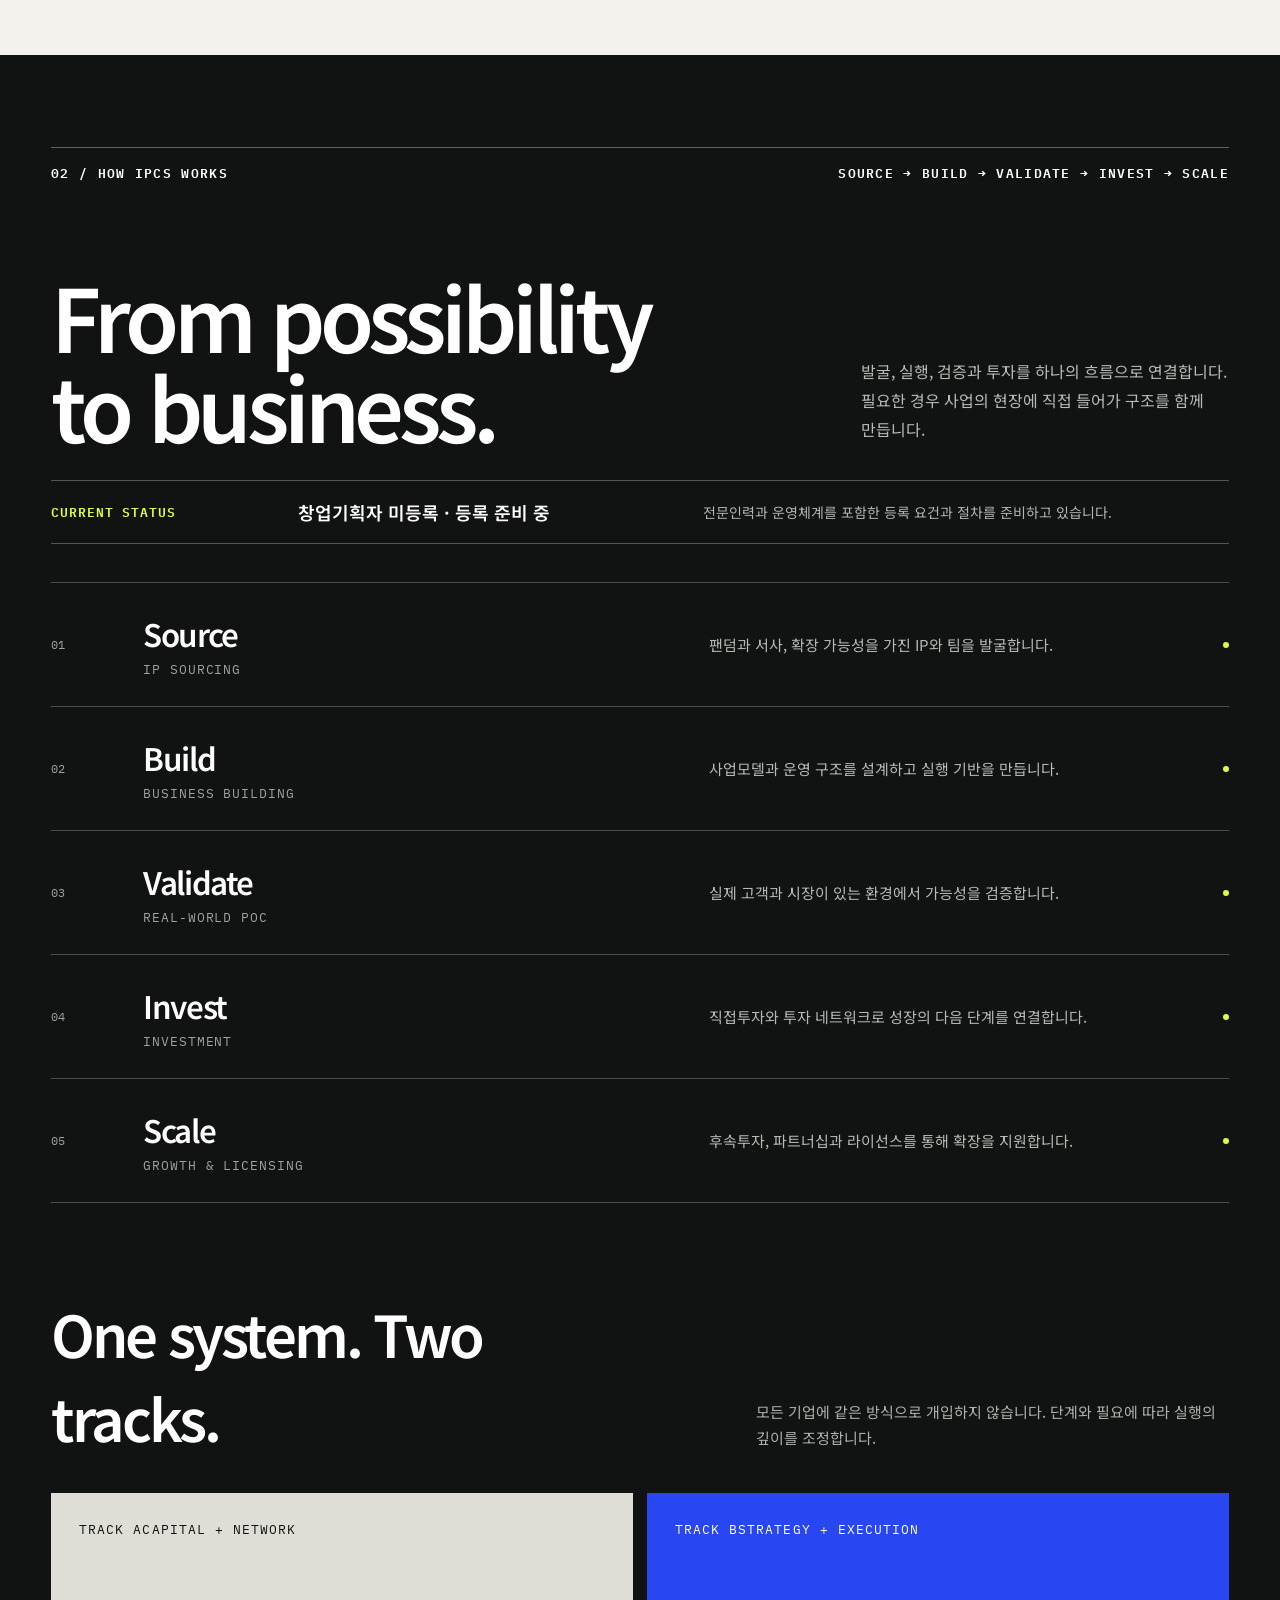
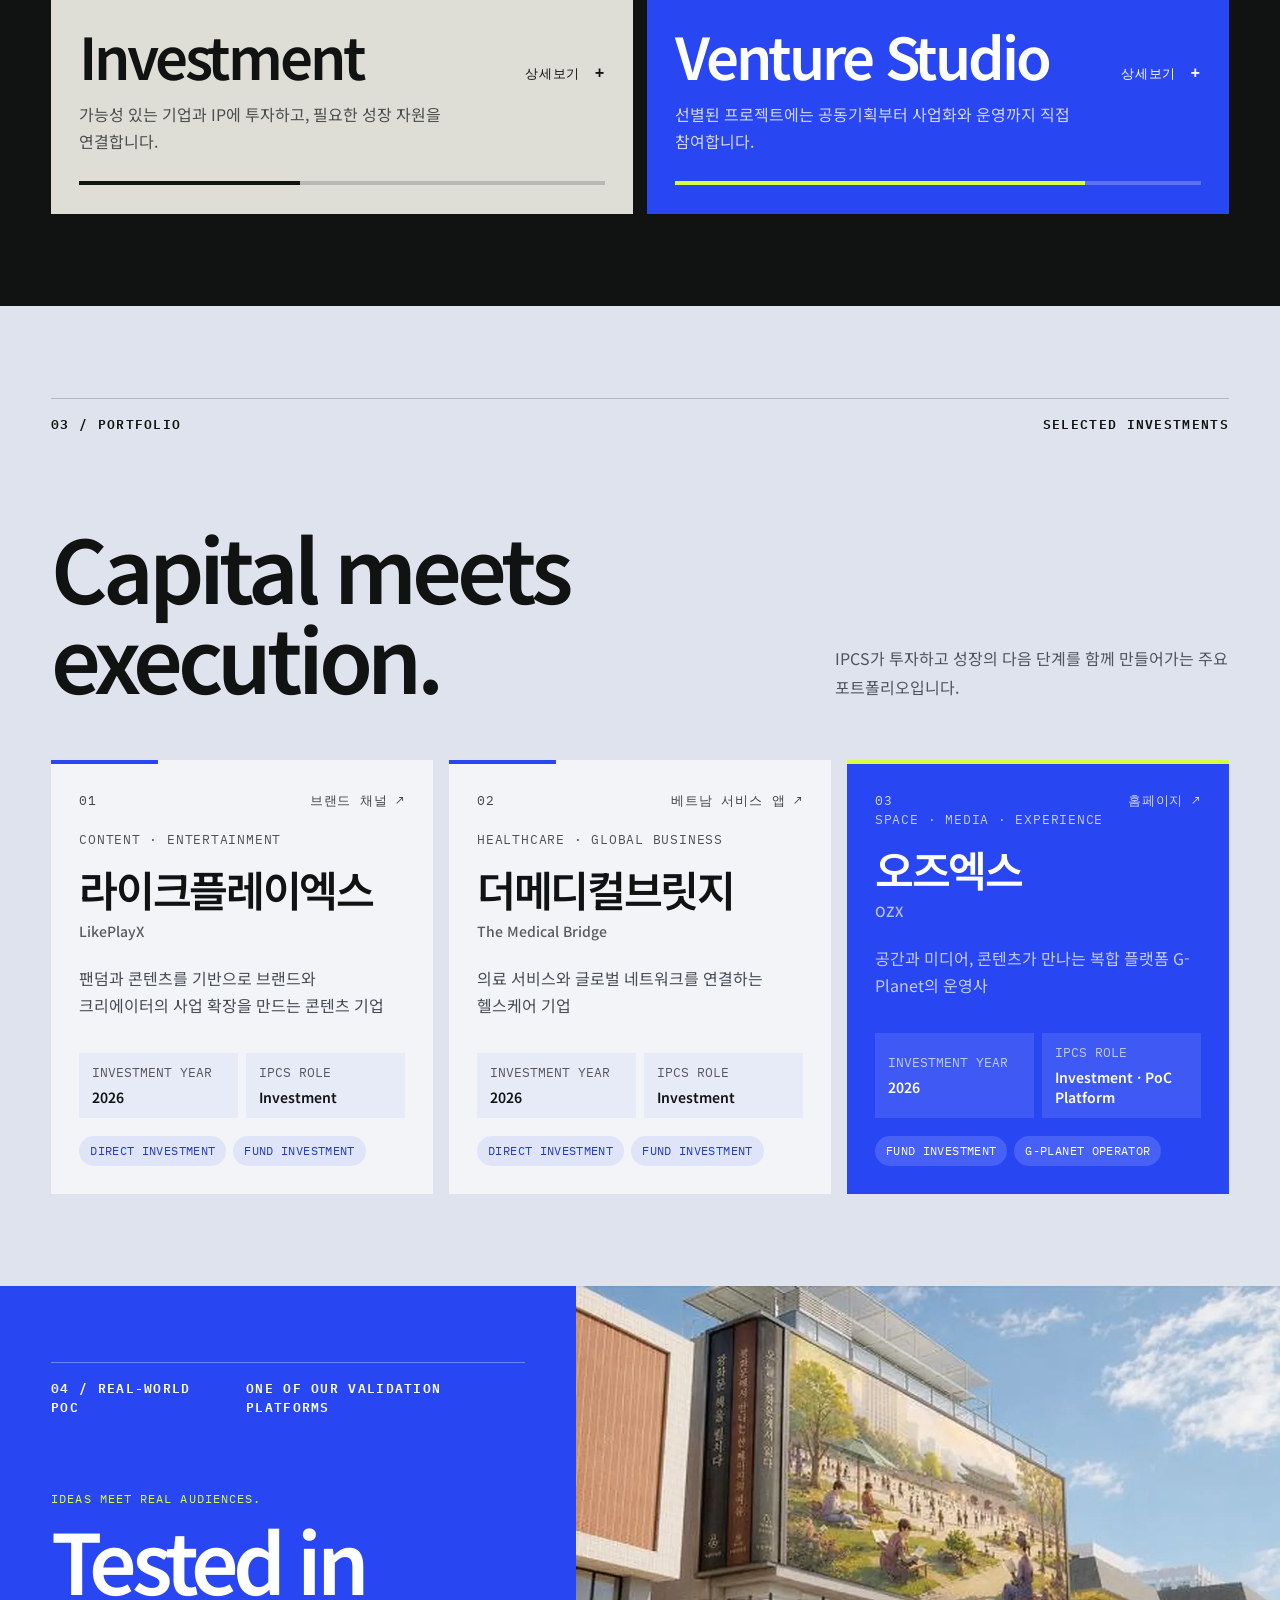
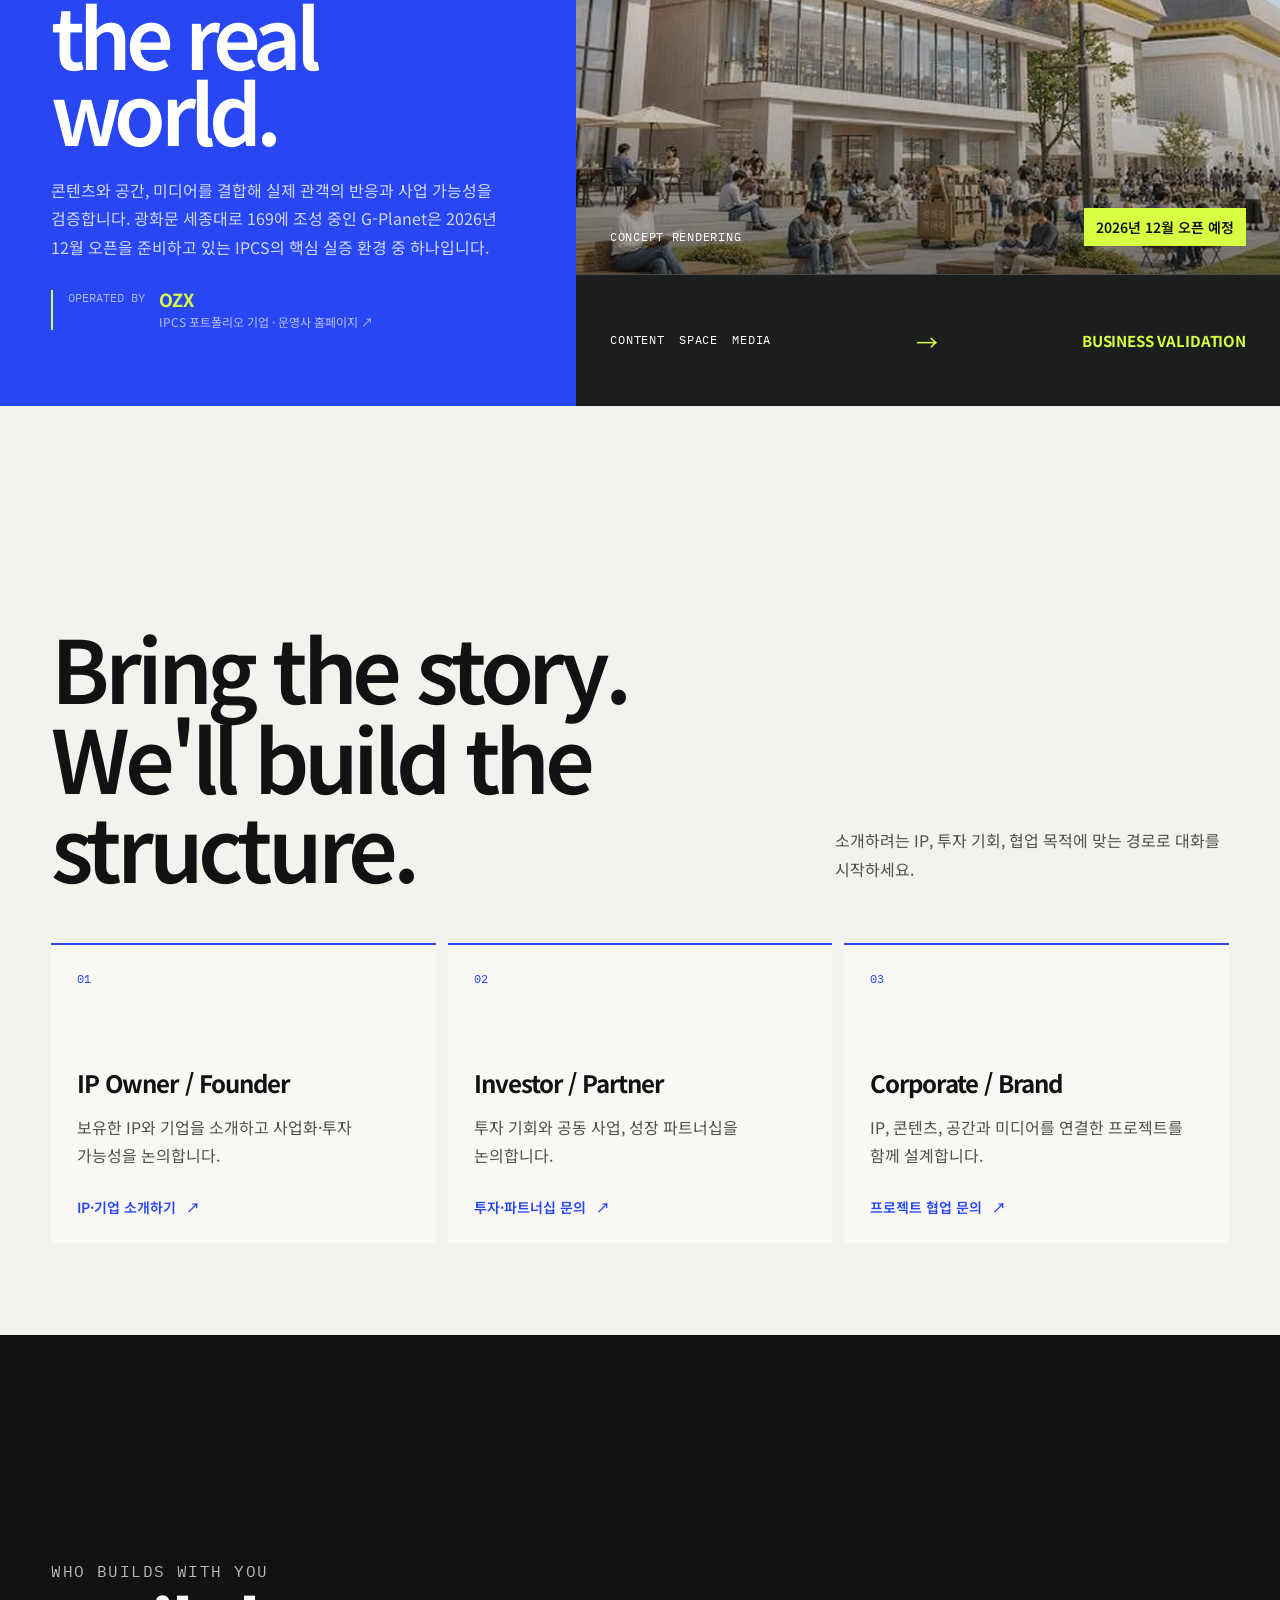
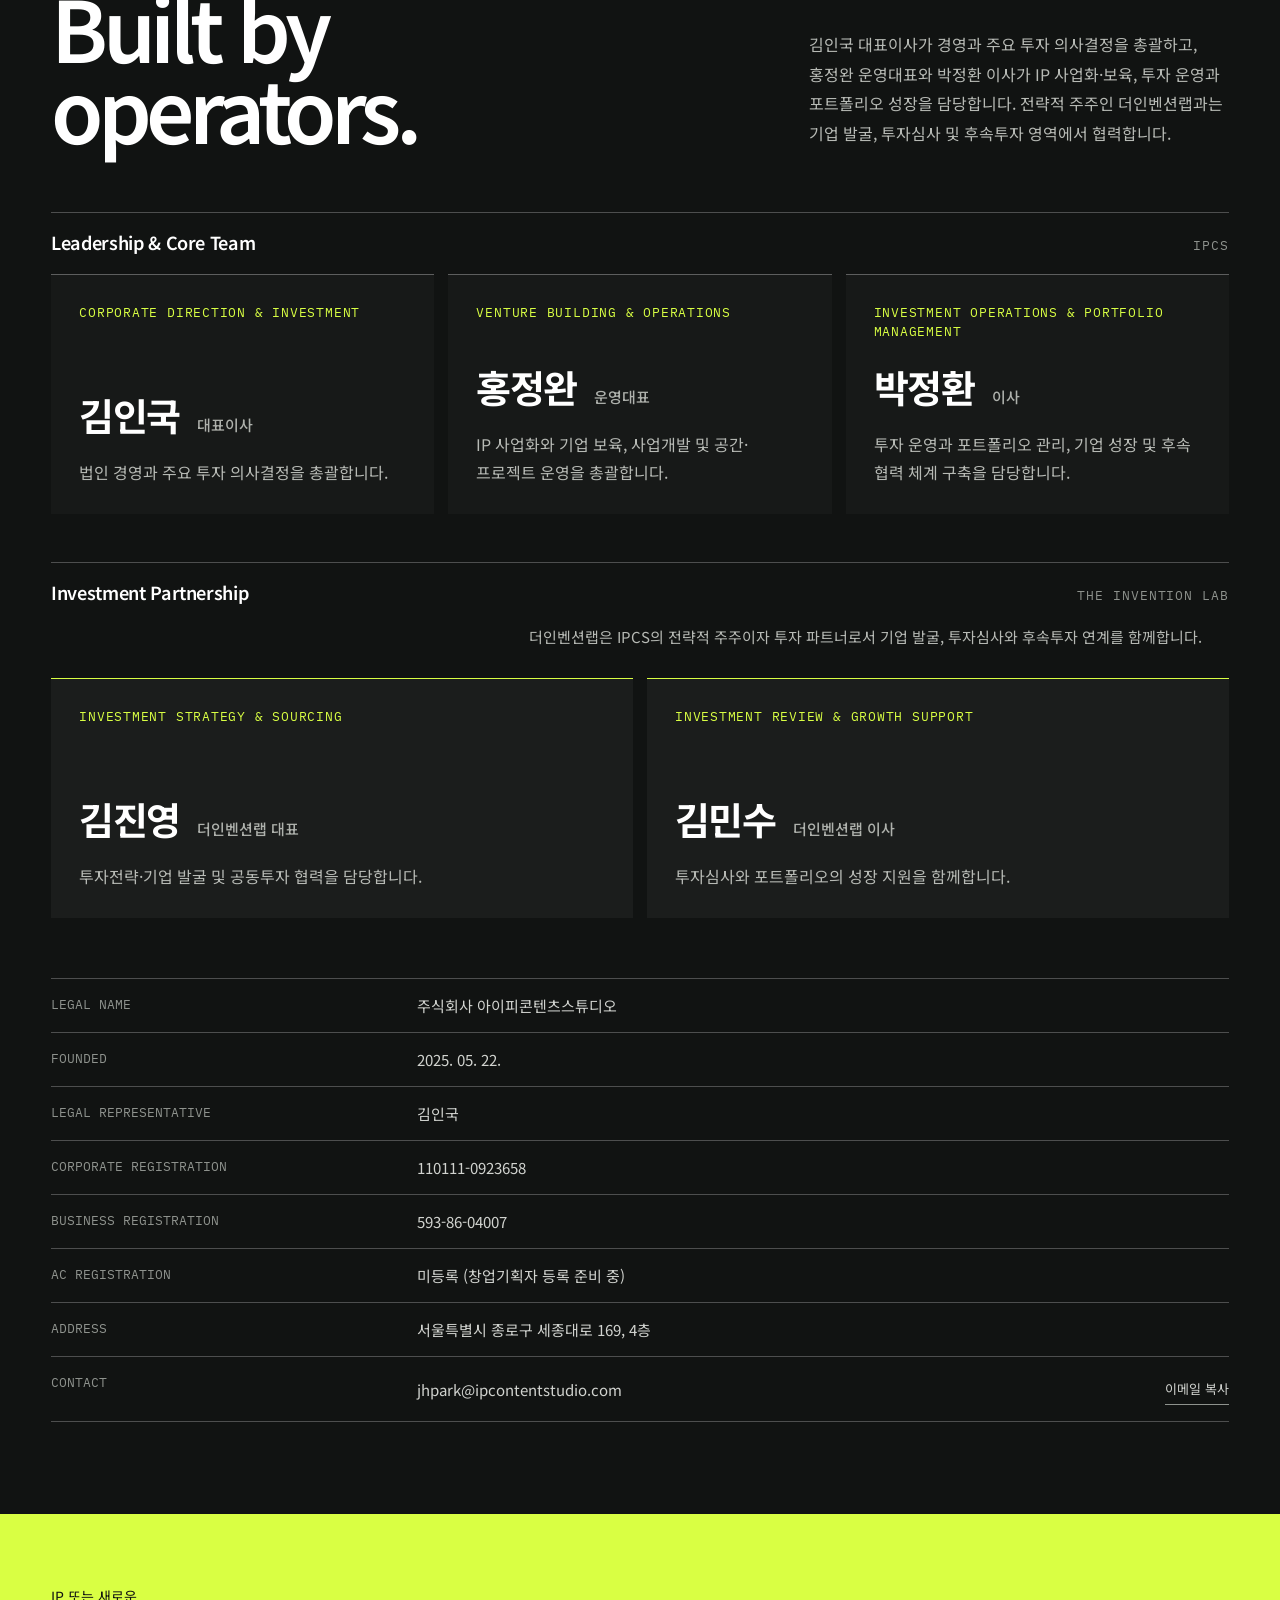
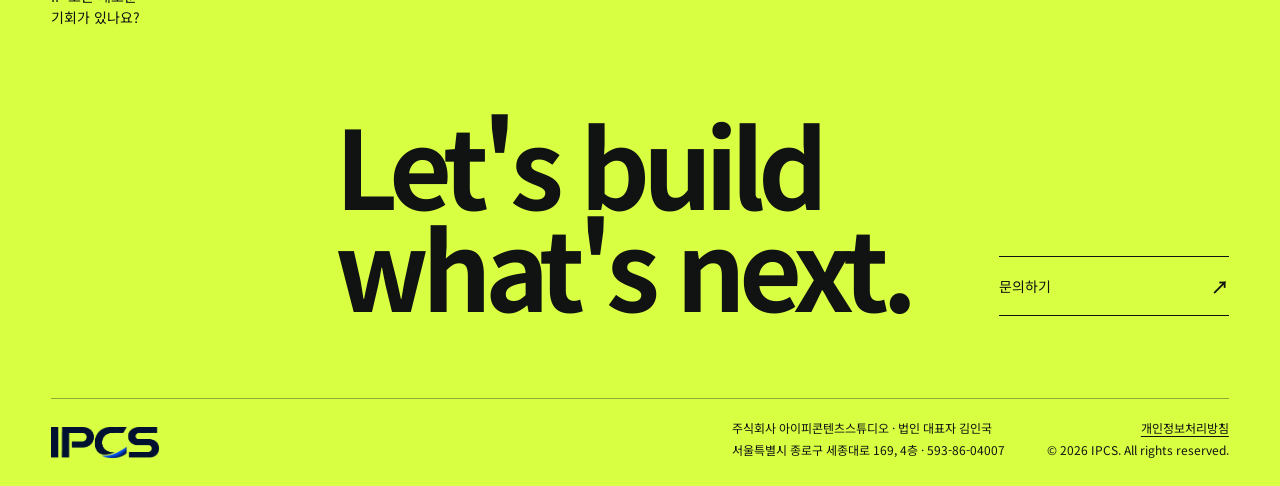
==== commit 751cf91e: "Add files via upload" ====
--- a/docs/index.html
+++ b/docs/index.html
@@ -123,8 +123,8 @@
         </div>
         <div class="registration-status" role="note" aria-label="창업기획자 등록 준비 현황">
           <span>Current status</span>
-          <strong>창업기획자 등록 준비 중</strong>
-          <p>초기창업기업의 발굴·보육·투자를 위한 등록 절차를 준비하고 있습니다.</p>
+          <strong>창업기획자 미등록 · 등록 준비 중</strong>
+          <p>전문인력과 운영체계를 포함한 등록 요건과 절차를 준비하고 있습니다.</p>
         </div>
         <div class="capability-list">
           <article><span class="cap-number">01</span><div class="cap-title"><h3>Source</h3><span>IP Sourcing</span></div><p>팬덤과 서사, 확장 가능성을 가진 IP와 팀을 발굴합니다.</p><span class="cap-marker" aria-hidden="true"></span></article>
@@ -147,7 +147,7 @@
             </button>
             <div class="track-detail" id="track-a-detail" hidden>
               <p>기업의 자율적인 운영을 존중하며 투자와 성장 연결에 집중하는 방식입니다.</p>
-              <ul><li>직접투자 및 투자조합 연계</li><li>후속투자·전략 파트너 연결</li><li>필요한 범위의 경영·사업 자문</li></ul>
+              <ul><li>직접투자 및 투자조합 공동투자·연계</li><li>후속투자·전략 파트너 연결</li><li>필요한 범위의 경영·사업 자문</li></ul>
             </div>
           </article>
           <article class="track-card">
@@ -233,26 +233,26 @@
             <h2>Built by<br>operators.</h2>
           </div>
           <div>
-            <p>김인국 대표가 경영과 투자 의사결정을 총괄하고, 홍정완 대표가 사업개발과 운영을 이끕니다. 전략적 주주인 더인벤션랩과는 기업 발굴, 투자심사 및 후속투자 영역에서 협력합니다.</p>
+            <p>김인국 대표이사가 경영과 주요 투자 의사결정을 총괄하고, 홍정완 운영대표와 박정환 이사가 IP 사업화·보육, 투자 운영과 포트폴리오 성장을 담당합니다. 전략적 주주인 더인벤션랩과는 기업 발굴, 투자심사 및 후속투자 영역에서 협력합니다.</p>
           </div>
         </div>
         <div class="team-block">
-          <div class="team-block-heading"><h3>Leadership</h3><span>IPCS</span></div>
-          <div class="team-grid leadership-grid" aria-label="IPCS 경영진">
+          <div class="team-block-heading"><h3>Leadership &amp; Core Team</h3><span>IPCS</span></div>
+          <div class="team-grid leadership-grid" aria-label="IPCS 경영진 및 핵심 실무진">
             <article>
               <span>Corporate Direction &amp; Investment</span>
               <h3>김인국 <small>대표이사</small></h3>
               <p>법인 경영과 주요 투자 의사결정을 총괄합니다.</p>
             </article>
             <article>
-              <span>Business Development &amp; Operations</span>
+              <span>Venture Building &amp; Operations</span>
               <h3>홍정완 <small>운영대표</small></h3>
-              <p>사업개발과 공간·프로젝트 운영을 총괄합니다.</p>
-            </article>
-            <article>
-              <span>Corporate Operations &amp; Partnership</span>
+              <p>IP 사업화와 기업 보육, 사업개발 및 공간·프로젝트 운영을 총괄합니다.</p>
+            </article>
+            <article>
+              <span>Investment Operations &amp; Portfolio Management</span>
               <h3>박정환 <small>이사</small></h3>
-              <p>경영관리·재무·법무·대외협력 실무를 총괄합니다.</p>
+              <p>투자 운영과 포트폴리오 관리, 기업 성장 및 후속 협력 체계 구축을 담당합니다.</p>
             </article>
           </div>
         </div>
@@ -278,7 +278,7 @@
           <div><dt>Legal representative</dt><dd>김인국</dd></div>
           <div><dt>Corporate registration</dt><dd>110111-0923658</dd></div>
           <div><dt>Business registration</dt><dd>593-86-04007</dd></div>
-          <div><dt>AC registration</dt><dd>창업기획자 등록 준비 중</dd></div>
+          <div><dt>AC registration</dt><dd>미등록 (창업기획자 등록 준비 중)</dd></div>
           <div><dt>Address</dt><dd>서울특별시 종로구 세종대로 169, 4층</dd></div>
           <div><dt>Contact</dt><dd class="contact-options"><a href="mailto:jhpark@ipcontentstudio.com">jhpark@ipcontentstudio.com</a><button type="button" class="copy-email" data-copy-email="jhpark@ipcontentstudio.com">이메일 복사</button></dd></div>
         </dl>
--- a/docs/style.css
+++ b/docs/style.css
@@ -112,10 +112,10 @@
 .portfolio-heading { display: grid; grid-template-columns: 1.25fr .75fr; gap: 10vw; align-items: end; margin: 72px 0 58px; }
 .portfolio-heading p { margin: 0; color: #4f5460; font-size: 16px; line-height: 1.8; }
 .portfolio-heading div > span { display: block; margin-top: 20px; font: 9px "IBM Plex Mono", monospace; letter-spacing: .08em; text-transform: uppercase; }
-.portfolio-grid { display: grid; grid-template-columns: repeat(3, 1fr); gap: 14px; }
-.portfolio-grid article { min-height: 430px; background: rgba(255,255,255,.48); display: flex; flex-direction: column; border-top: 4px solid var(--blue); transition: transform .22s ease, box-shadow .22s ease; }
+.portfolio-grid { display: grid; grid-template-columns: repeat(3, 1fr); gap: 16px; }
+.portfolio-grid article { min-height: 430px; background: rgba(255,255,255,.62); display: flex; flex-direction: column; border-top: 4px solid var(--blue); transition: transform .22s ease, box-shadow .22s ease; }
 .portfolio-grid article:hover, .portfolio-grid article:focus-within { transform: translateY(-6px); box-shadow: 0 18px 40px rgba(17,19,18,.12); }
-.portfolio-link { flex: 1; padding: 24px; display: flex; flex-direction: column; }
+.portfolio-link { flex: 1; padding: 28px; display: flex; flex-direction: column; }
 .portfolio-link:focus-visible { outline: 3px solid var(--acid); outline-offset: -6px; }
 .portfolio-grid article.is-platform-operator { background: var(--blue); color: white; border-color: var(--acid); }
 .portfolio-card-top { display: flex; justify-content: space-between; gap: 12px; font: 12px/1.4 "IBM Plex Mono", monospace; letter-spacing: .06em; text-transform: uppercase; opacity: .78; }
@@ -125,15 +125,14 @@
 .portfolio-card-copy strong { display: block; margin-top: 9px; font-size: 14px; font-weight: 500; opacity: .68; }
 .portfolio-description { min-height: 62px; margin: 24px 0 0; color: #474c55; font-size: 16px; line-height: 1.7; }
 .portfolio-grid article.is-platform-operator .portfolio-description { color: rgba(255,255,255,.72); }
-.tag-list { display: flex; flex-wrap: wrap; gap: 6px; margin-top: 24px; padding-top: 18px; border-top: 1px solid rgba(17,19,18,.2); }
-.portfolio-grid article.is-platform-operator .tag-list { border-color: rgba(255,255,255,.25); }
-.tag-list span { padding: 7px 10px; border: 1px solid currentColor; border-radius: 100px; font: 12px/1.35 "IBM Plex Mono", monospace; letter-spacing: .03em; text-transform: uppercase; }
-.portfolio-meta { margin: 24px 0 0; border-top: 1px solid rgba(17,19,18,.2); }
-.portfolio-grid article.is-platform-operator .portfolio-meta { border-color: rgba(255,255,255,.25); }
-.portfolio-meta div { display: grid; grid-template-columns: 1fr auto; gap: 16px; padding: 10px 0; border-bottom: 1px solid rgba(17,19,18,.15); }
-.portfolio-grid article.is-platform-operator .portfolio-meta div { border-color: rgba(255,255,255,.18); }
+.tag-list { display: flex; flex-wrap: wrap; gap: 7px; margin-top: 18px; }
+.tag-list span { padding: 7px 11px; border: 0; border-radius: 100px; background: rgba(41,70,243,.09); color: #233bbd; font: 12px/1.35 "IBM Plex Mono", monospace; letter-spacing: .03em; text-transform: uppercase; }
+.portfolio-grid article.is-platform-operator .tag-list span { background: rgba(255,255,255,.14); color: white; }
+.portfolio-meta { display: grid; grid-template-columns: repeat(2, minmax(0,1fr)); gap: 8px; margin: 26px 0 0; }
+.portfolio-meta div { display: grid; align-content: center; gap: 5px; min-height: 64px; padding: 11px 13px; background: rgba(41,70,243,.055); }
+.portfolio-grid article.is-platform-operator .portfolio-meta div { background: rgba(255,255,255,.1); }
 .portfolio-meta dt { font: 12px/1.4 "IBM Plex Mono", monospace; text-transform: uppercase; opacity: .68; }
-.portfolio-meta dd { margin: 0; font-size: 13px; font-weight: 600; text-align: right; }
+.portfolio-meta dd { margin: 0; font-size: 14px; font-weight: 600; text-align: left; }
 .portfolio-note { max-width: 800px; margin: 26px 0 0 auto; color: #626771; font-size: 11px; line-height: 1.7; text-align: right; }
 .portfolio-fallback { padding: 24px; border: 1px solid var(--line); }
 
@@ -143,7 +142,7 @@
 .platform-label { color: var(--acid); font: 12px "IBM Plex Mono", monospace; text-transform: uppercase; letter-spacing: .09em; }
 .platform h2 { margin: 15px 0 28px; font-size: clamp(54px, 6.5vw, 94px); line-height: .91; letter-spacing: -.07em; font-weight: 600; }
 .platform-description { max-width: 500px; color: rgba(255,255,255,.78); font-size: 16px; line-height: 1.8; }
-.operator-note { display: grid; grid-template-columns: auto 1fr; width: fit-content; gap: 5px 14px; margin-top: 28px; padding-top: 18px; border-top: 1px solid rgba(255,255,255,.32); }
+.operator-note { display: grid; grid-template-columns: auto 1fr; width: fit-content; gap: 5px 14px; margin-top: 28px; padding-left: 15px; border-left: 2px solid var(--acid); }
 .operator-note span { grid-row: span 2; color: rgba(255,255,255,.62); font: 12px "IBM Plex Mono", monospace; text-transform: uppercase; }
 .operator-note strong { color: var(--acid); font-size: 18px; line-height: 1; }
 .operator-note p { margin: 0; color: rgba(255,255,255,.66); font-size: 12px; }
@@ -179,13 +178,12 @@
 
 .partners-heading { display: grid; grid-template-columns: 1.25fr .75fr; gap: 10vw; align-items: end; margin: 72px 0 52px; }
 .partners-heading p { color: #4f524e; font-size: 16px; }
-.partner-cards { display: grid; grid-template-columns: repeat(3, 1fr); border-top: 1px solid var(--line); border-bottom: 1px solid var(--line); }
-.partner-cards article { min-height: 300px; padding: 24px; border-right: 1px solid var(--line); display: flex; flex-direction: column; }
-.partner-cards article:last-child { border-right: 0; }
+.partner-cards { display: grid; grid-template-columns: repeat(3, 1fr); gap: 12px; }
+.partner-cards article { min-height: 300px; padding: 26px; border-top: 2px solid var(--blue); background: rgba(255,255,255,.52); display: flex; flex-direction: column; }
 .partner-cards article > span { color: var(--blue); font: 12px/1.4 "IBM Plex Mono", monospace; }
 .partner-cards h3 { margin: auto 0 14px; font-size: 24px; letter-spacing: -.04em; }
 .partner-cards p { min-height: 48px; margin: 0; color: #4f524e; font-size: 16px; line-height: 1.7; }
-.partner-cards a { display: flex; justify-content: space-between; margin-top: 28px; padding-top: 14px; border-top: 1px solid var(--line); font-size: 14px; }
+.partner-cards a { display: flex; justify-content: flex-start; gap: 10px; width: fit-content; margin-top: 28px; color: var(--blue); font-size: 14px; font-weight: 600; }
 .partner-cards a:hover, .partner-cards a:focus-visible { color: var(--blue); }
 
 .about { background: var(--ink); color: white; }
@@ -202,8 +200,8 @@
 .team-grid { display: grid; gap: 14px; }
 .leadership-grid { grid-template-columns: repeat(3, 1fr); }
 .investment-team-grid { grid-template-columns: repeat(2, 1fr); }
-.team-grid article { min-height: 240px; padding: 28px; border: 1px solid rgba(255,255,255,.22); display: flex; flex-direction: column; }
-.investment-team-grid article { background: rgba(255,255,255,.035); border-top-color: var(--acid); }
+.team-grid article { min-height: 240px; padding: 28px; border-top: 1px solid rgba(255,255,255,.3); background: rgba(255,255,255,.025); display: flex; flex-direction: column; }
+.investment-team-grid article { background: rgba(255,255,255,.045); border-top-color: var(--acid); }
 .team-grid article > span { color: var(--acid); font: 12px/1.5 "IBM Plex Mono", monospace; letter-spacing: .06em; text-transform: uppercase; }
 .team-grid h3 { margin: auto 0 16px; font-size: 38px; letter-spacing: -.04em; }
 .team-grid h3 small { margin-left: 8px; font-size: 15px; font-weight: 500; letter-spacing: 0; color: #aeb1ac; }
@@ -273,8 +271,7 @@
   .registration-status { grid-template-columns: 1fr; gap: 8px; margin-top: -24px; padding: 20px 0; }
   .partnership-intro { margin-left: 0; }
   .partner-cards { grid-template-columns: 1fr; }
-  .partner-cards article { min-height: 220px; border-right: 0; border-bottom: 1px solid var(--line); }
-  .partner-cards article:last-child { border-bottom: 0; }
+  .partner-cards article { min-height: 220px; }
   .footer-top { grid-template-columns: 1fr; min-height: auto; }
   .footer-top > span { margin-bottom: 65px; }
   .footer-contact { justify-self: start; margin-top: 40px; }
